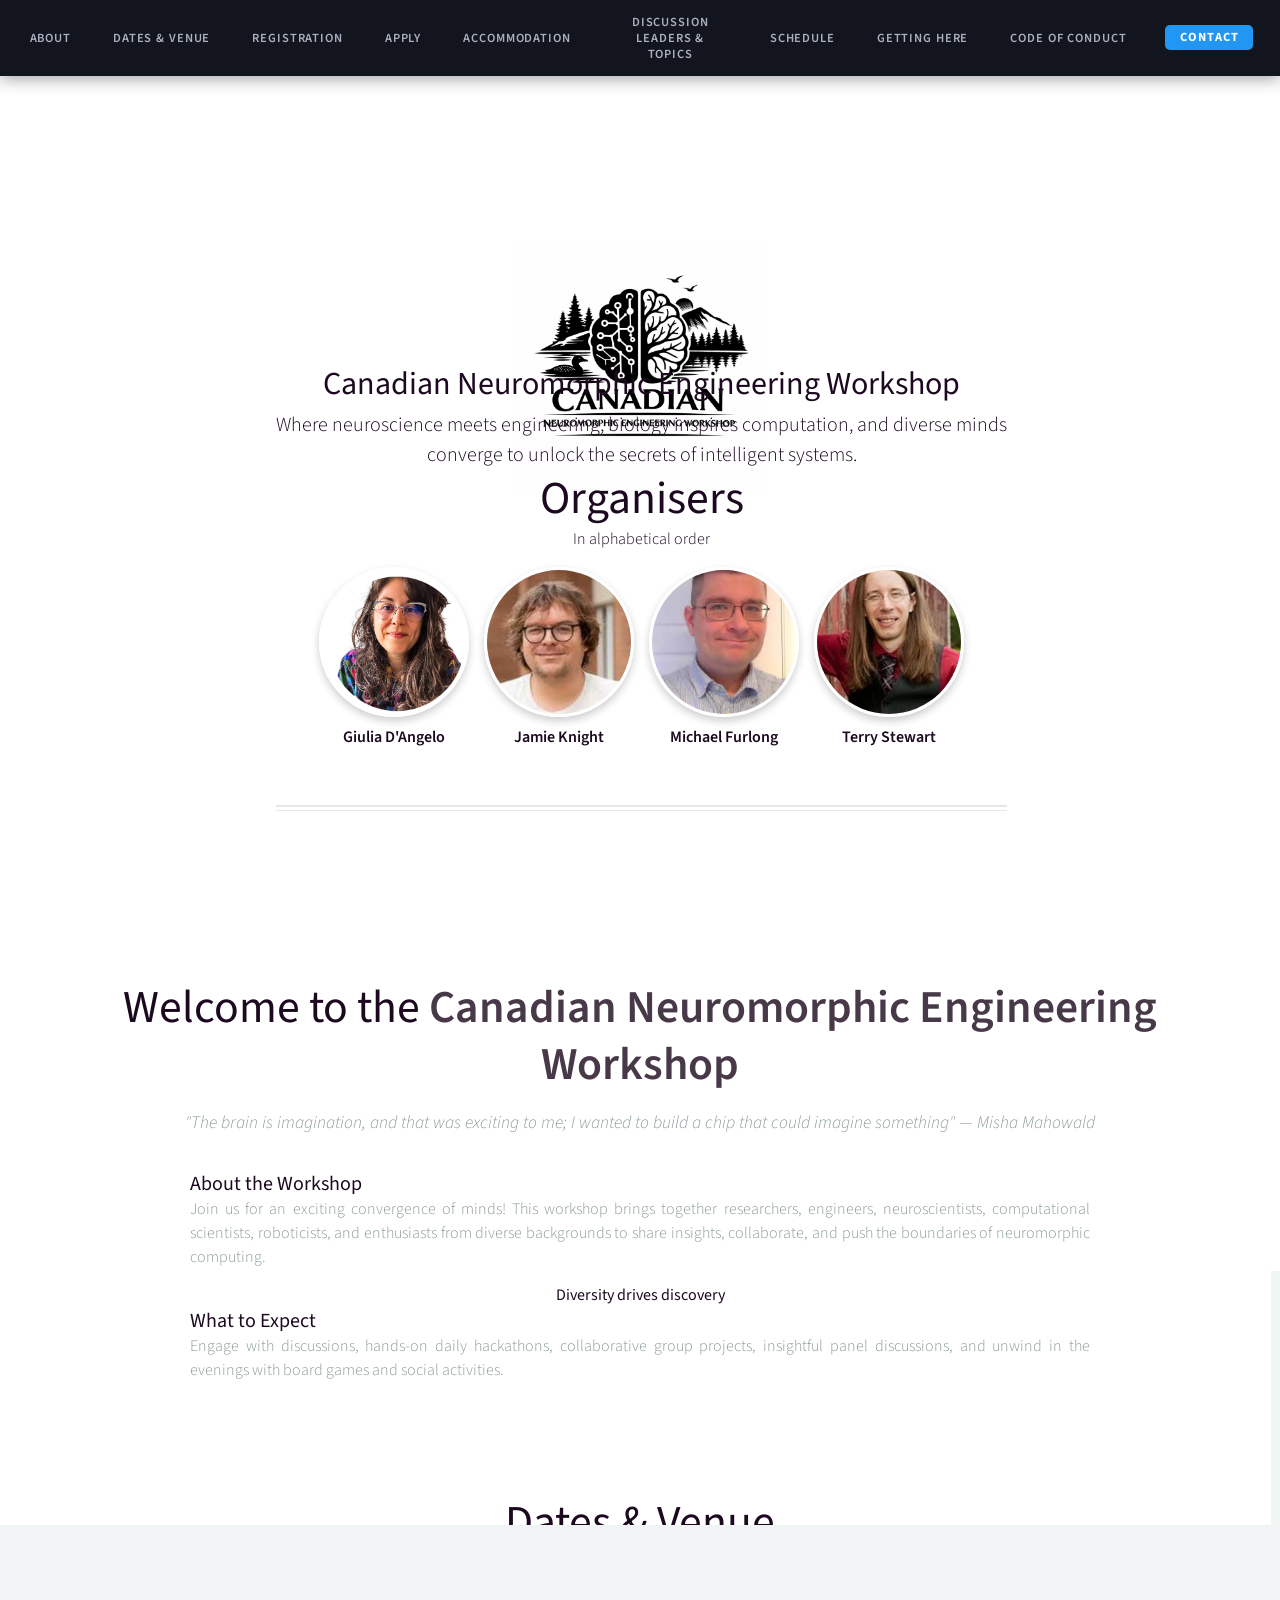
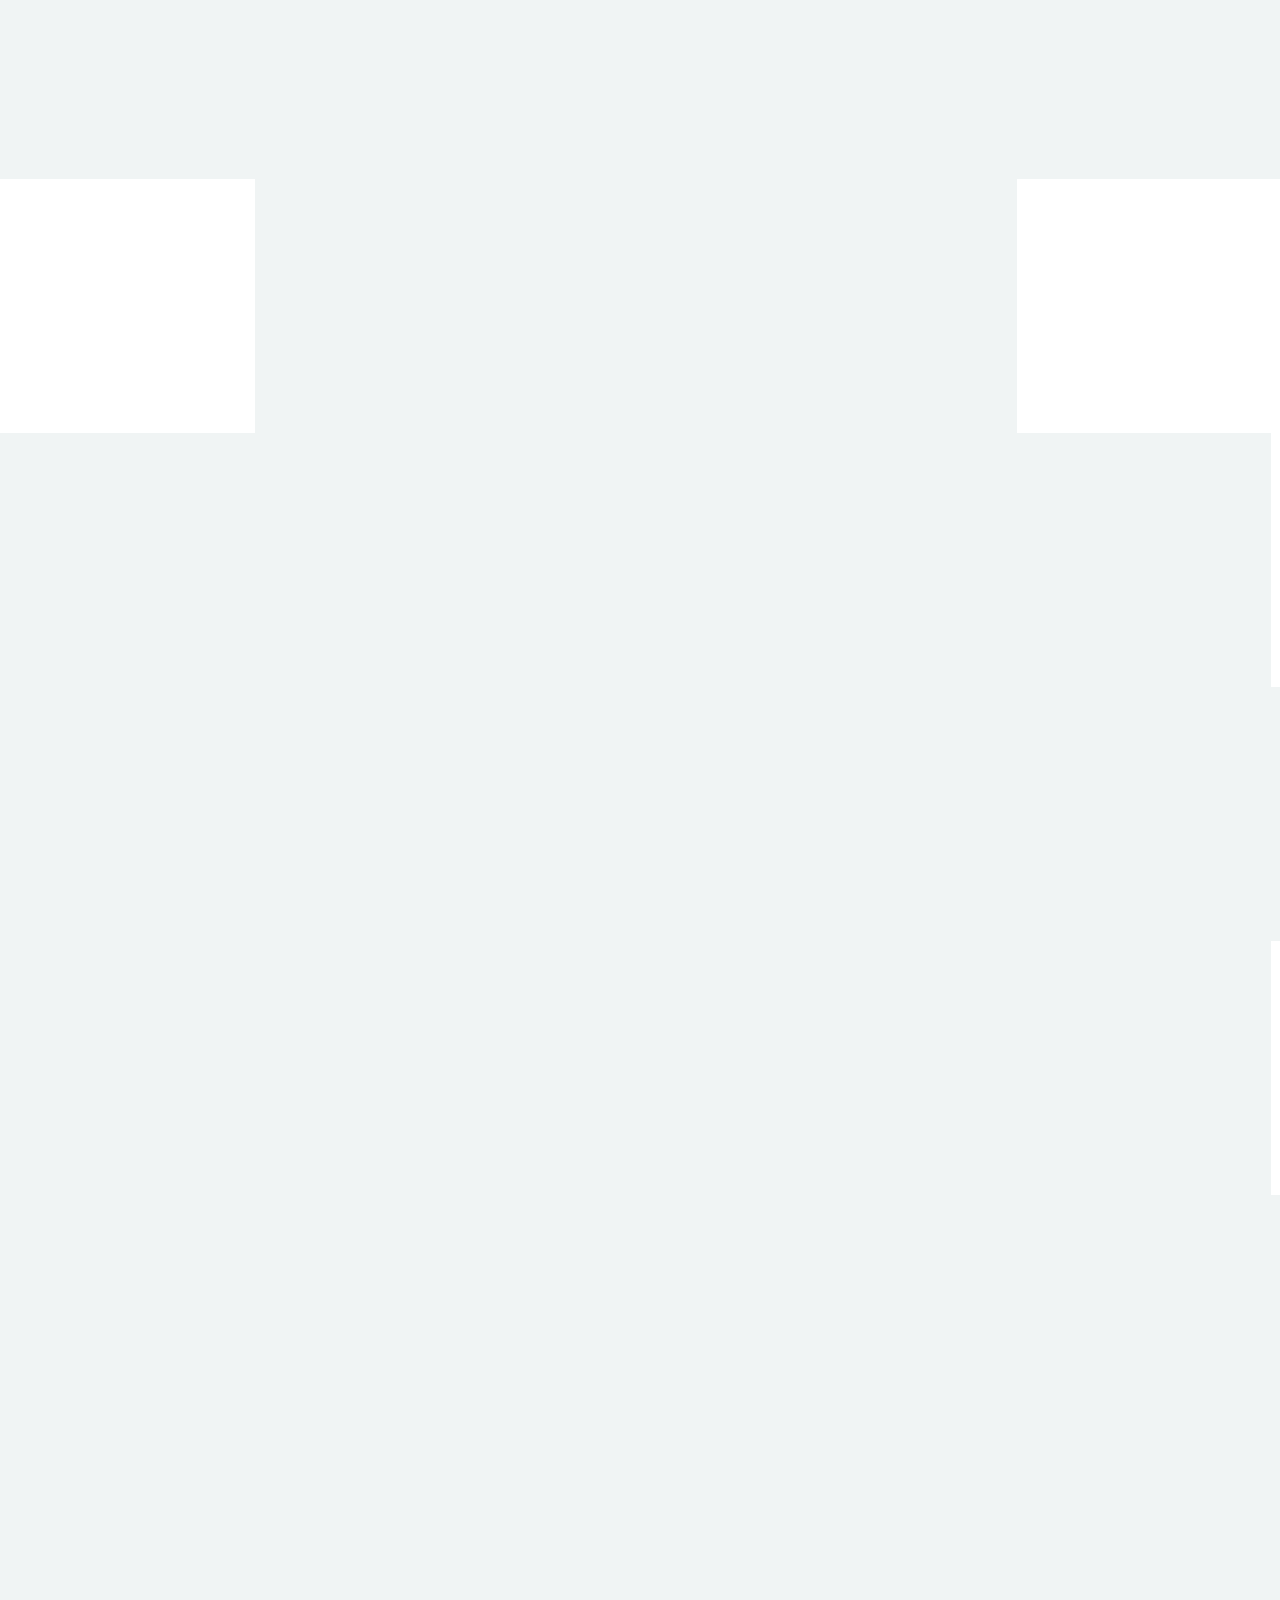
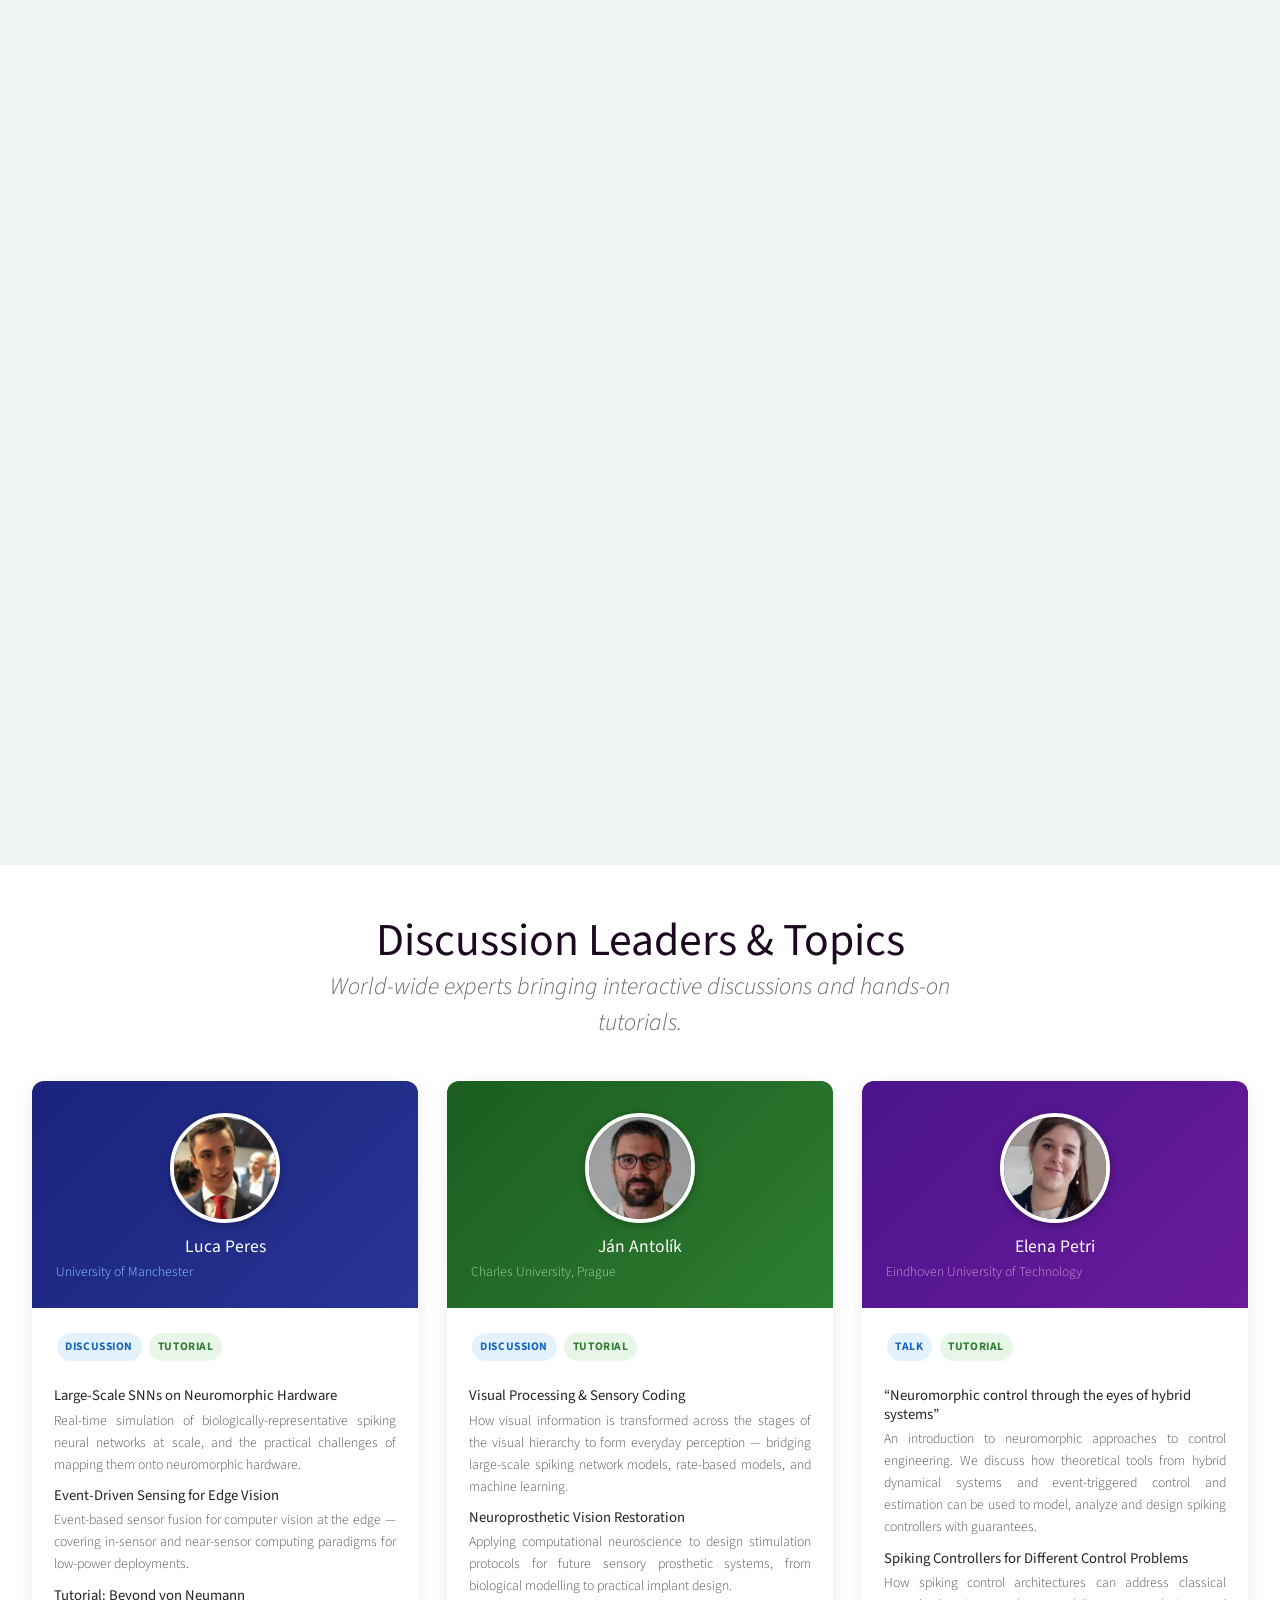
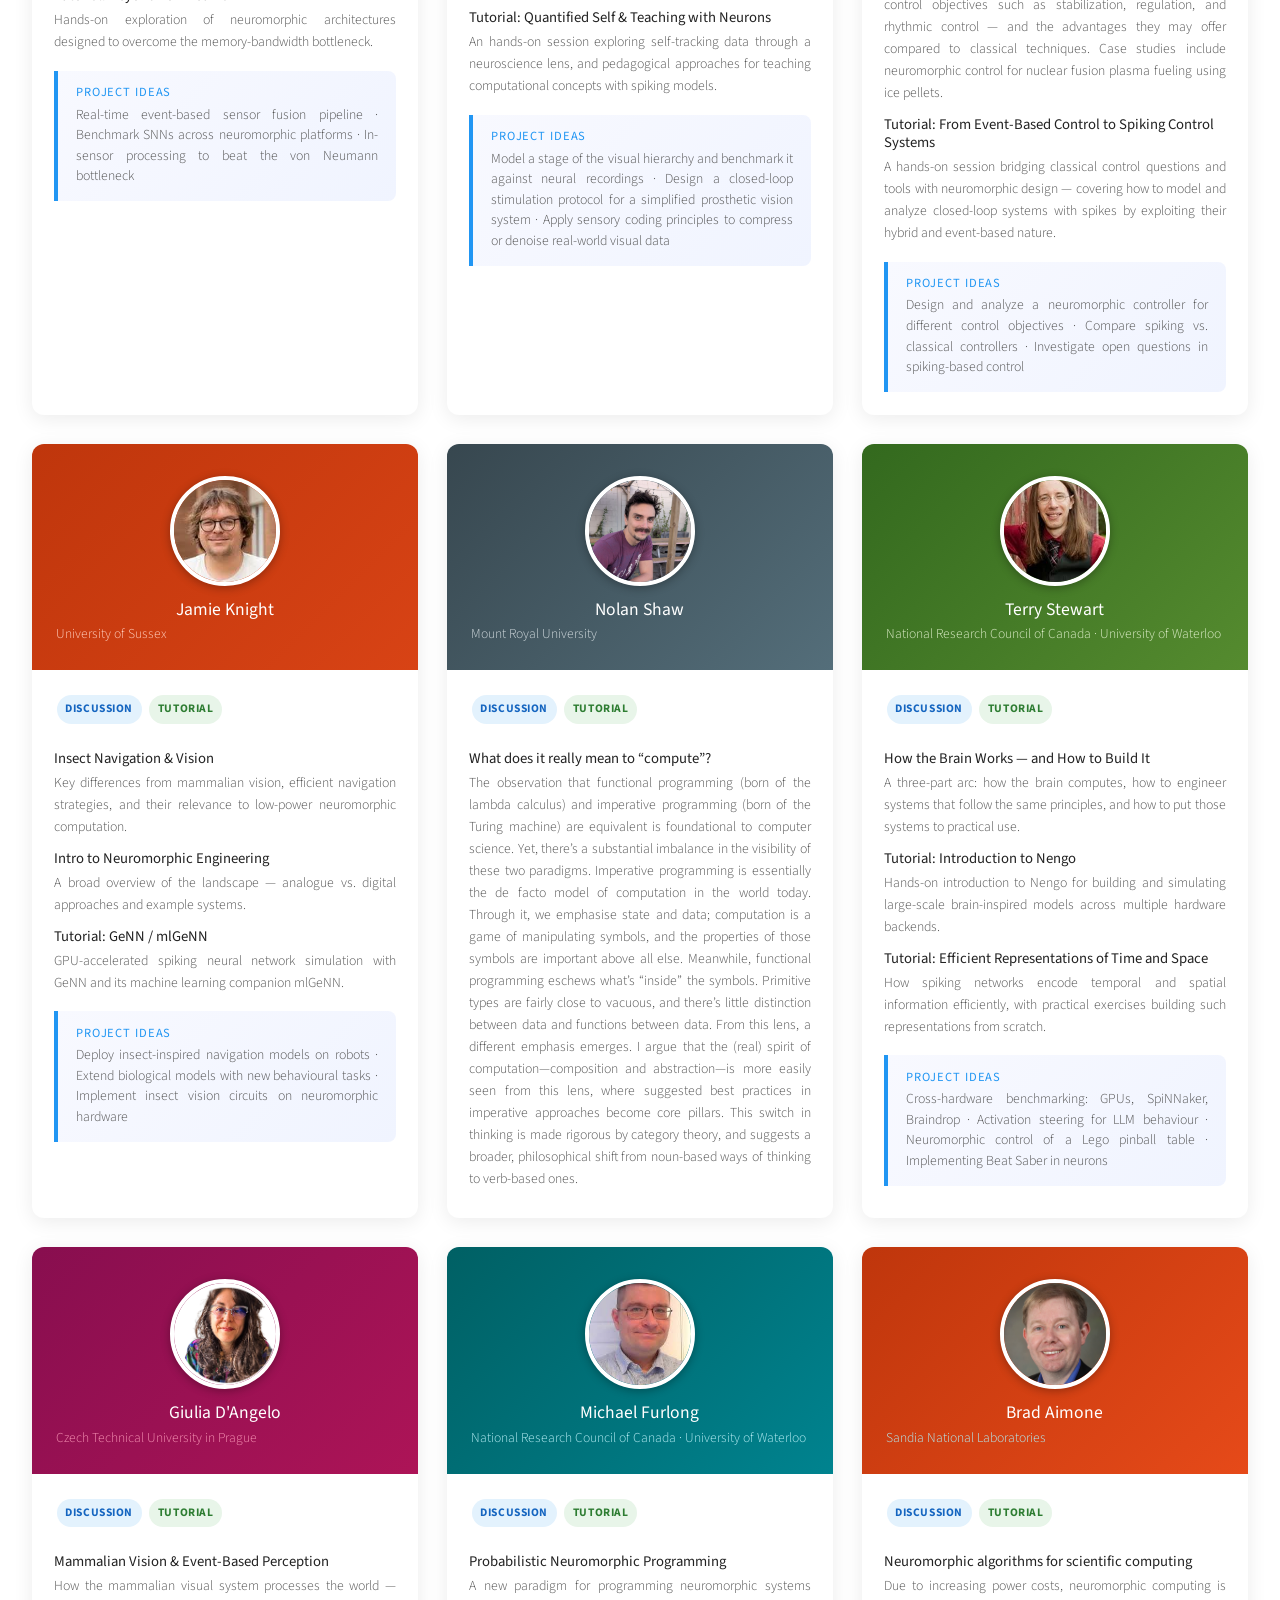
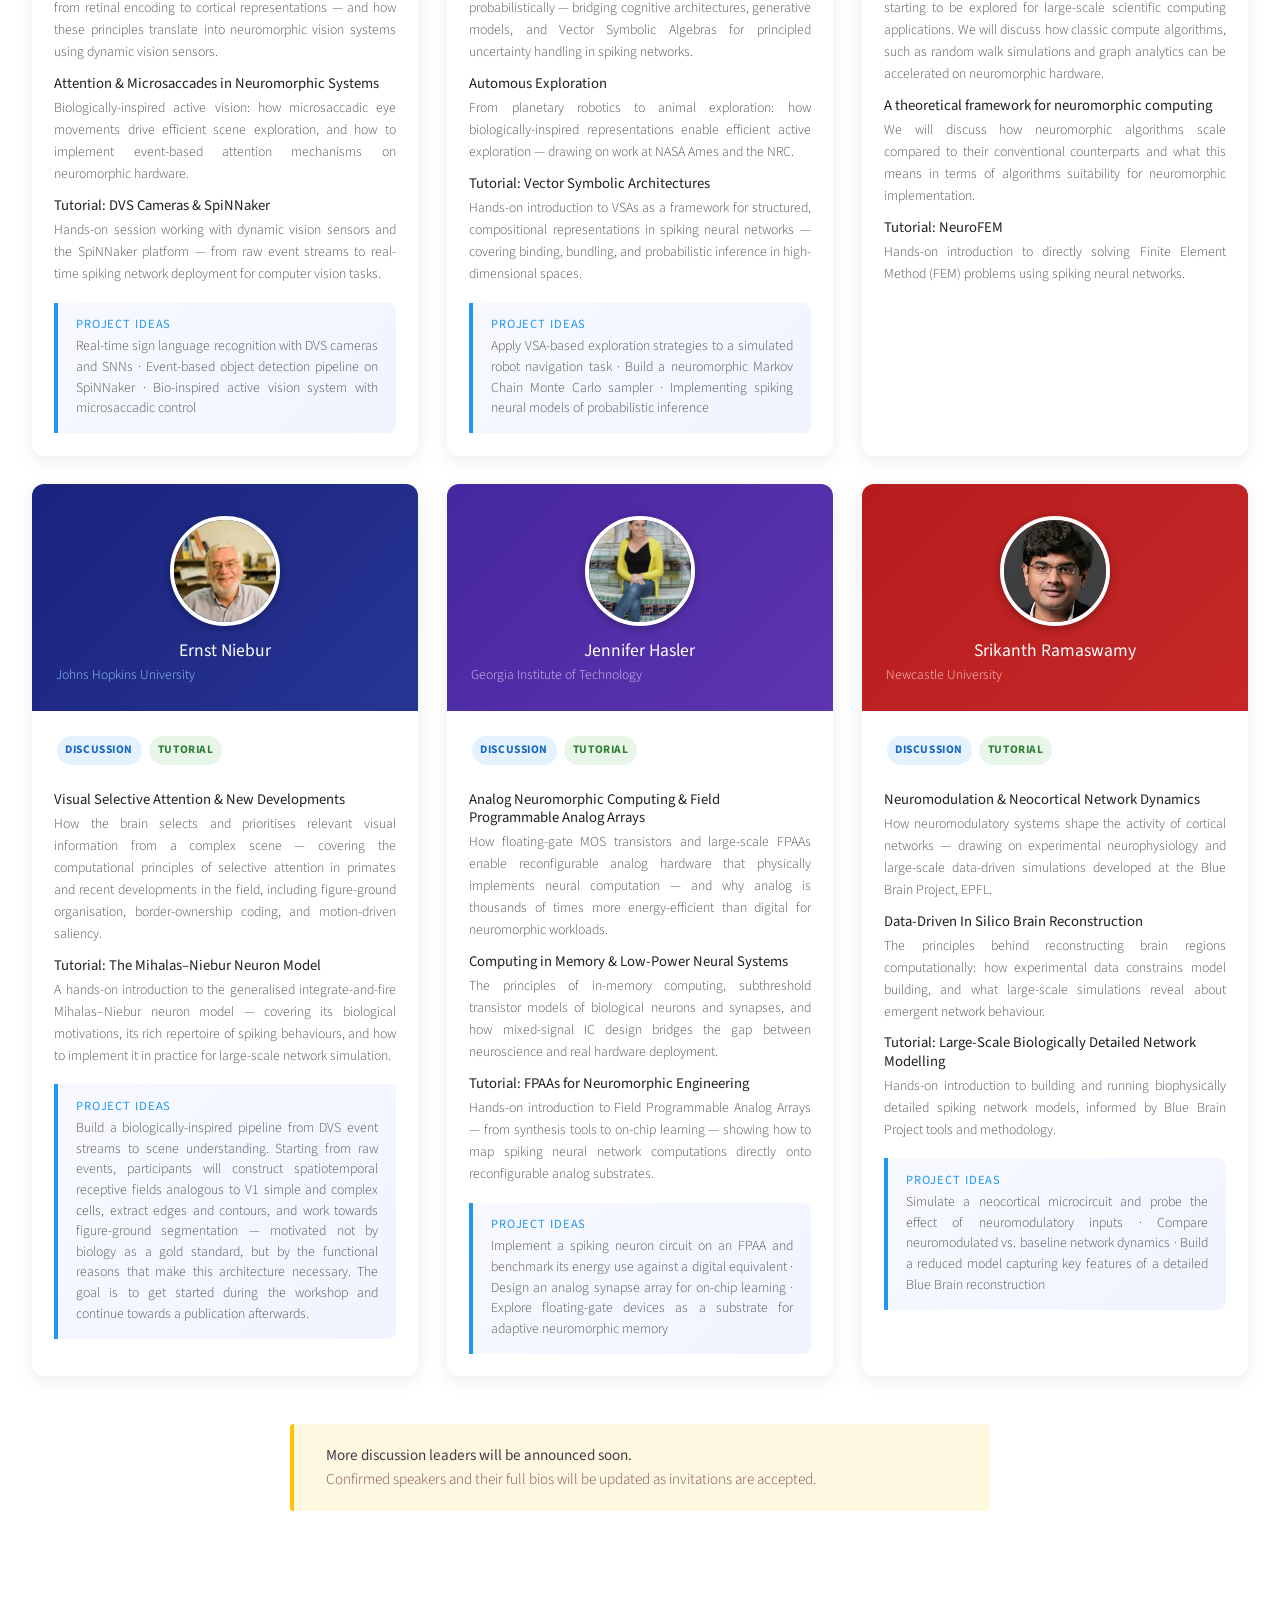
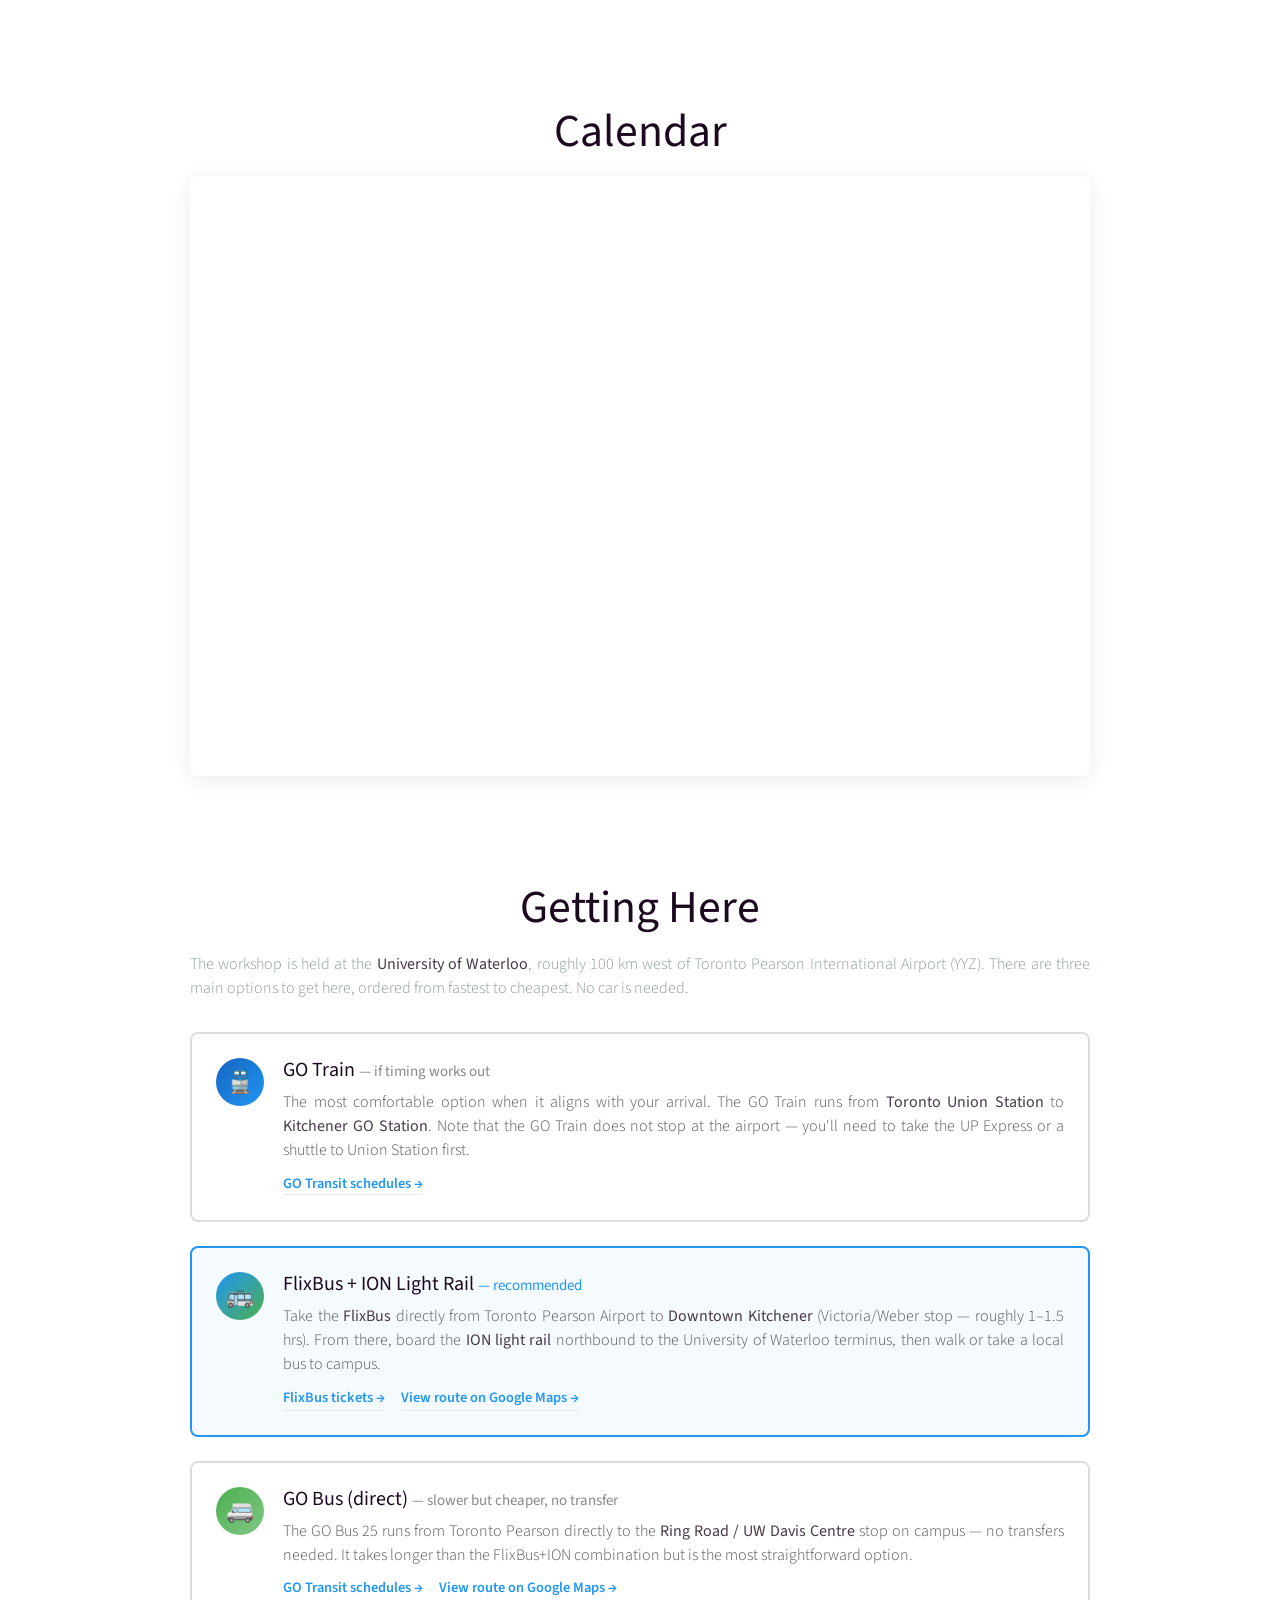
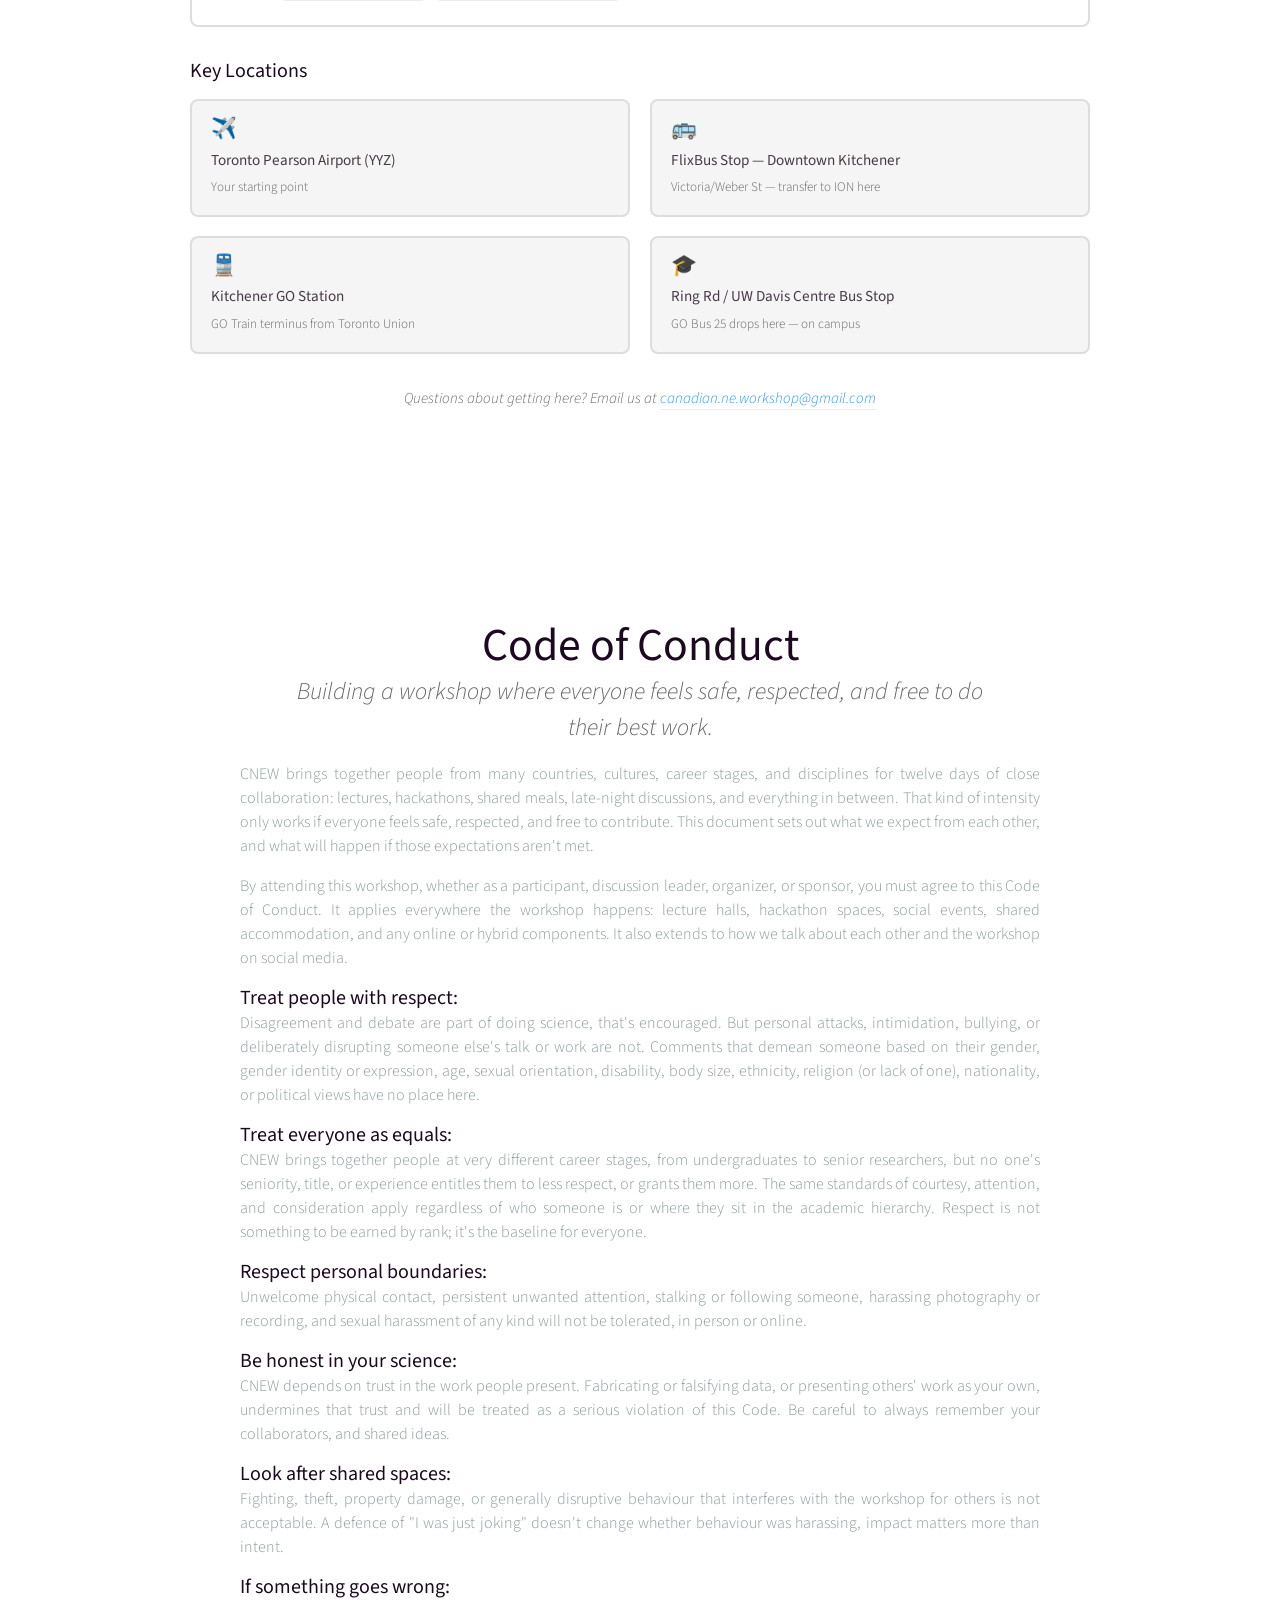
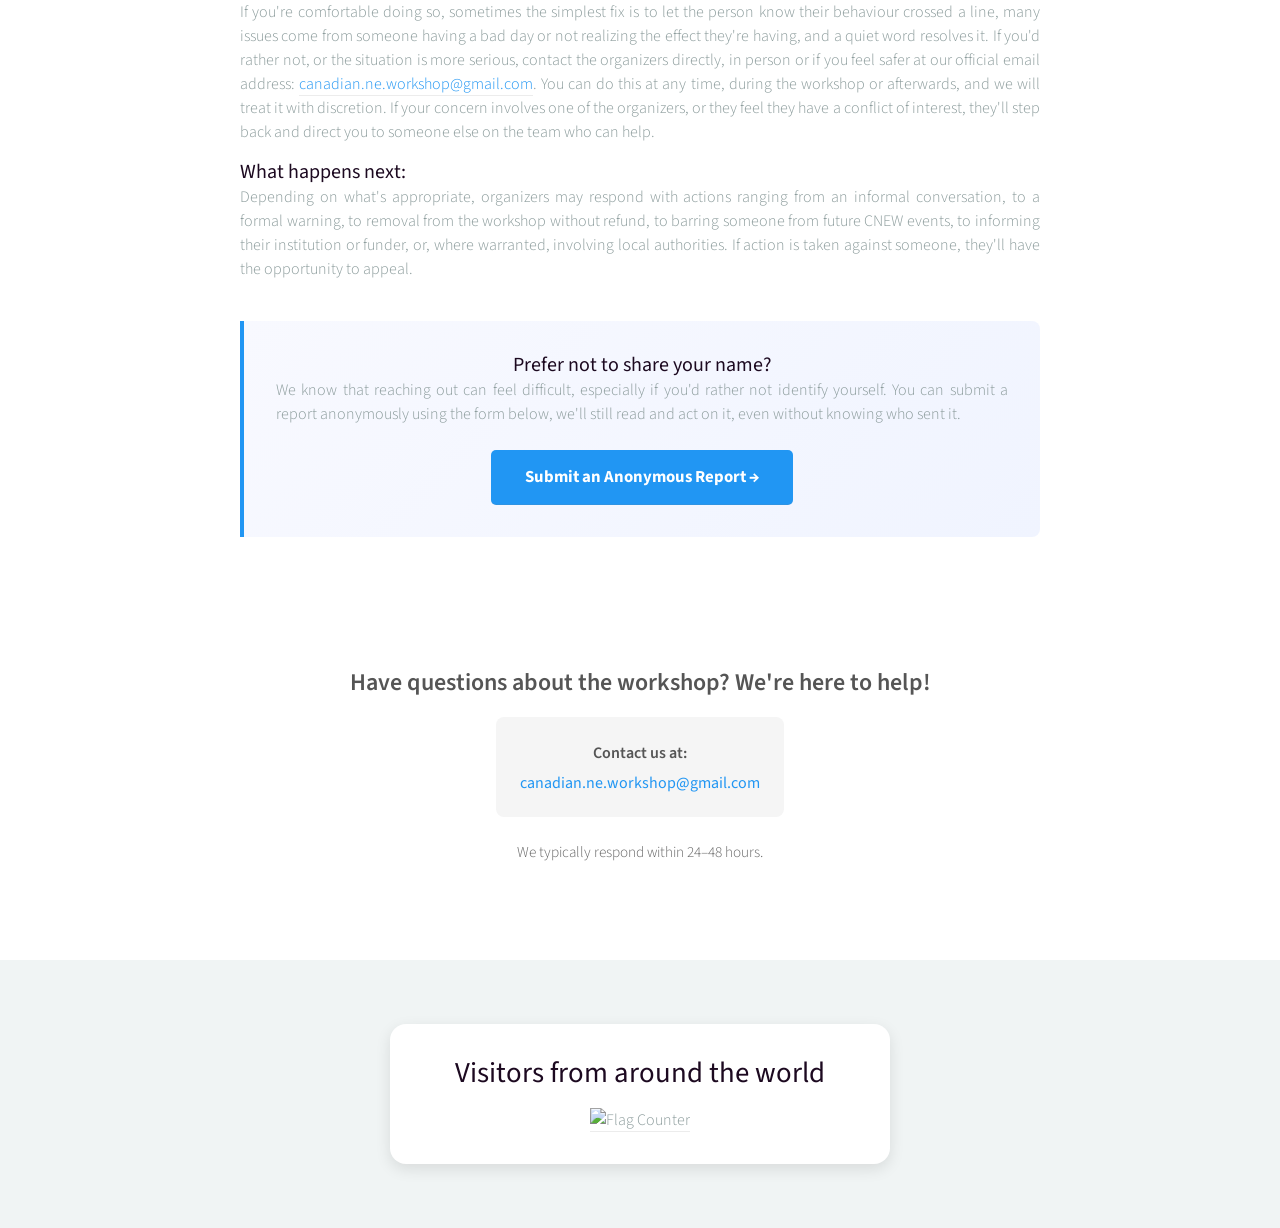
==== index.html @ 1e0f0536 "code of conduct" ====
<!DOCTYPE HTML>
<html>
	<head>
		<title>Canadian Neuromorphic Engineering Workshop</title>
		<meta charset="utf-8" />
		<meta name="viewport" content="width=device-width, initial-scale=1, user-scalable=no" />
		<link rel="stylesheet" href="assets/css/main.css" />
		<noscript><link rel="stylesheet" href="assets/css/noscript.css" /></noscript>

<!--		<style>-->
<!--			#header {-->
<!--				padding-top: 5px;-->
<!--			}-->
<!--		</style>-->

	</head>
	<body class="homepage is-preload">
		<div id="page-wrapper">

			<!-- Top Navigation Bar -->
			<div id="topnav" style="position:sticky;top:0;z-index:9999;background:rgba(15,17,26,0.98);backdrop-filter:blur(10px);box-shadow:0 2px 16px rgba(0,0,0,0.4);width:100%;">
				<style>

					.topnav-inner {
						max-width: 1300px;
						margin: 0 auto;
						display: flex;
						justify-content: space-evenly;
						align-items: stretch;
						flex-wrap: wrap;
						white-space: normal;
					}
					.topnav-inner a.nav-link {
						color: #aab0c0;
						text-decoration: none;
						padding: 0.85em 1em;
						font-size: 0.78em;
						font-weight: 600;
						letter-spacing: 0.07em;
						text-transform: uppercase;
						display: inline-flex;
						align-items: center;
						border-bottom: 3px solid transparent;
						border-top: 3px solid transparent;
						transition: color 0.2s, border-bottom-color 0.2s, background 0.2s;
						flex-shrink: 0;
					}
					.topnav-inner a.nav-link:hover {
						color: #fff;
						border-bottom-color: #2196F3;
						background: rgba(255,255,255,0.04);
					}
					.topnav-inner a.nav-cta {
						color: #fff;
						text-decoration: none;
						padding: 0 1.2em;
						font-size: 0.78em;
						font-weight: 700;
						letter-spacing: 0.07em;
						text-transform: uppercase;
						background: #2196F3;
						display: inline-flex;
						align-items: center;
						margin: 0.5em 0.75em;
						border-radius: 5px;
						transition: background 0.2s;
						flex-shrink: 0;
					}
					.topnav-inner a.nav-cta:hover { background: #1565C0; }

					/* Leader cards */
					.leaders-grid {
						display: grid;
						grid-template-columns: repeat(3, 1fr);
						gap: 1.8em;
						margin-top: 2.5em;
					}
					@media (max-width: 1024px) {
						.leaders-grid { grid-template-columns: repeat(2, 1fr); }
					}
					@media (max-width: 600px) {
						.leaders-grid { grid-template-columns: 1fr; }
					}
					.leader-card {
						background: #fff;
						border-radius: 12px;
						box-shadow: 0 4px 20px rgba(0,0,0,0.08);
						overflow: hidden;
						transition: transform 0.25s ease, box-shadow 0.25s ease;
						display: flex;
						flex-direction: column;
					}
					.leader-card:hover {
						transform: translateY(-4px);
						box-shadow: 0 10px 32px rgba(0,0,0,0.14);
					}
					.leader-photo-placeholder {
						width: 110px;
						height: 110px;
						border-radius: 50%;
						background: linear-gradient(135deg, #2196F3 0%, #4CAF50 100%);
						display: flex;
						align-items: center;
						justify-content: center;
						font-size: 1.6em;
						font-weight: 700;
						color: white;
						margin: 0 auto;
						box-shadow: 0 2px 10px rgba(0,0,0,0.2);
						letter-spacing: 0.05em;
					}
					.leader-photo {
						width: 110px;
						height: 110px;
						border-radius: 50%;
						object-fit: cover;
						border: 4px solid #fff;
						box-shadow: 0 2px 10px rgba(0,0,0,0.3);
						margin: 0 auto;
						display: block;
					}
					.tag {
						display: inline-block;
						padding: 0.2em 0.75em;
						border-radius: 20px;
						font-size: 0.72em;
						font-weight: 700;
						letter-spacing: 0.05em;
						text-transform: uppercase;
						margin: 0.2em;
					}
					.tag-lecture  { background: #e3f2fd; color: #1565C0; }
					.tag-tutorial { background: #e8f5e9; color: #2E7D32; }
					.tag-project  { background: #fff3e0; color: #E65100; }
					.project-box {
						background: linear-gradient(135deg, #f8f9ff 0%, #f0f4ff 100%);
						border-left: 4px solid #2196F3;
						border-radius: 0 8px 8px 0;
						padding: 0.9em 1.1em;
						margin-top: 0.75em;
					}
					.project-box h5 {
						margin: 0 0 0.3em 0;
						font-size: 0.78em;
						text-transform: uppercase;
						letter-spacing: 0.07em;
						color: #2196F3;
					}
					.project-box p {
						margin: 0;
						font-size: 0.86em;
						color: #555;
						line-height: 1.5;
					}
					.leader-body { padding: 1.4em; display: flex; flex-direction: column; flex: 1; }
					.leader-talks h4 { margin: 0.8em 0 0.25em; font-size: 0.92em; color: #222; }
					.leader-talks p  { font-size: 0.86em; color: #555; line-height: 1.6; margin: 0 0 0.4em; }



				</style>
				<div class="topnav-inner">
					<a href="#about"         class="nav-link">About</a>
					<a href="#dates"         class="nav-link">Dates &amp; Venue</a>
					<a href="#registration"  class="nav-link">Registration</a>
					<a href="#application"   class="nav-link">Apply</a>
					<a href="#accommodation" class="nav-link">Accommodation</a>
					<a href="#leaders"       class="nav-link">Discussion Leaders &amp; Topics</a>
					<a href="#schedule"      class="nav-link">Schedule</a>
					<a href="#getting-here" class="nav-link">Getting Here</a>
					<a href="#conduct" class="nav-link">Code of Conduct</a>
					<a href="#contact"       class="nav-cta">Contact</a>
				</div>
			</div>

			<!-- Header -->
			<div id="header">
				<div class="inner">
				  <header class="spaced-header">
					<h1>Canadian Neuromorphic Engineering Workshop</h1>
					<p style="text-align: center;">
					  Where neuroscience meets engineering, biology inspires computation, and diverse minds <br />
					  converge to unlock the secrets of intelligent systems.
					</p>
					<h2>Organisers</h2>
					<small>In alphabetical order</small>
					<div style="display: flex; justify-content: center; gap: 15px; margin-bottom: 2em; flex-wrap: wrap; margin-top: 1em;">
						<figure style="width: 150px; text-align: center; margin: 0;">
							<div style="width: 150px; height: 150px; margin: 0 auto;">
								<img src="images/giulia.png" alt="Giulia D'Angelo" style="width: 100%; height: 100%; object-fit: cover; border-radius: 50%; border: 3px solid #fff; box-shadow: 0 4px 8px rgba(0,0,0,0.2);" />
							</div>
							<figcaption style="margin-top: 0.5em; font-weight: 600;">Giulia D'Angelo</figcaption>
						</figure>
						<figure style="width: 150px; text-align: center; margin: 0;">
							<div style="width: 150px; height: 150px; margin: 0 auto;">
								<img src="images/jamie.jpeg" alt="Jamie Knight" style="width: 100%; height: 100%; object-fit: cover; border-radius: 50%; border: 3px solid #fff; box-shadow: 0 4px 8px rgba(0,0,0,0.2);" />
							</div>
							<figcaption style="margin-top: 0.5em; font-weight: 600;">Jamie Knight</figcaption>
						</figure>
						<figure style="width: 150px; text-align: center; margin: 0;">
							<div style="width: 150px; height: 150px; margin: 0 auto;">
								<img src="images/michael.jpeg" alt="Michael Furlong" style="width: 100%; height: 100%; object-fit: cover; border-radius: 50%; border: 3px solid #fff; box-shadow: 0 4px 8px rgba(0,0,0,0.2);" />
							</div>
							<figcaption style="margin-top: 0.5em; font-weight: 600;">Michael Furlong</figcaption>
						</figure>
						<figure style="width: 150px; text-align: center; margin: 0;">
							<div style="width: 150px; height: 150px; margin: 0 auto;">
								<img src="images/terry.jpeg" alt="Terry Stewart" style="width: 100%; height: 100%; object-fit: cover; border-radius: 50%; border: 3px solid #fff; box-shadow: 0 4px 8px rgba(0,0,0,0.2);" />
							</div>
							<figcaption style="margin-top: 0.5em; font-weight: 600;">Terry Stewart</figcaption>
						</figure>
					</div>
					<hr />
				  </header>
				</div>
			</div>

			<!-- About -->
			<div class="wrapper style1">
			<section id="about" class="container special" style="scroll-margin-top: 140px;">
				<header>
				<h2>Welcome to the <strong>Canadian Neuromorphic Engineering Workshop</strong></h2>
				<p style="font-style: italic; font-size: 1.1em;">"The brain is imagination, and that was exciting to me; I wanted to build a chip that could imagine something" — Misha Mahowald</p>
				</header>
				<div style="max-width: 900px; margin: 0 auto; text-align: left;">
					<h3>About the Workshop</h3>
					<p>Join us for an exciting convergence of minds! This workshop brings together researchers, engineers, neuroscientists, computational scientists, roboticists, and enthusiasts from diverse backgrounds to share insights, collaborate, and push the boundaries of neuromorphic computing.</p>
					<h4 style="text-align: center;">Diversity drives discovery</h4>
					<h3>What to Expect</h3>
					<p>Engage with discussions, hands-on daily hackathons, collaborative group projects, insightful panel discussions, and unwind in the evenings with board games and social activities.</p>
				</div>
			</section>
			</div>

			<!-- Dates & Venue -->
			<div class="wrapper style2">
			<section id="dates" class="container special" style="scroll-margin-top: 140px;">
				<header><h2>Dates &amp; Venue</h2></header>
				<div style="max-width: 900px; margin: 0 auto; text-align: center;">
					<h3 style="margin-top: 1em;">June 15–26, 2026</h3>
					<h4>University of Waterloo, Waterloo, Ontario, Canada</h4>
				</div>
			</section>
			</div>

			<!-- Registration -->
			<div class="wrapper style1" style="padding-top: 2em;">
			<section id="registration" class="container special" style="scroll-margin-top: 140px;">
				<header><h2>Registration Fees (including HST)</h2></header>
				<div style="max-width: 900px; margin: 0 auto; text-align: center;">
					<div style="display: grid; grid-template-columns: 1fr 1fr; gap: 1.5em; margin: 2em auto; max-width: 700px;">
						<div style="padding: 1.5em; background-color: #f5f5f5; border: 2px solid #ddd; border-radius: 8px;">
							<h4 style="margin-top: 0; color: #333;">Academic</h4>
							<p style="font-size: 2em; font-weight: bold; color: #2196F3; margin: 0.5em 0; white-space: nowrap;">$1017 CAD (~€628)</p>
							<p style="font-size: 0.9em; color: #666; margin: 0;">Students, postdocs, and academic researchers</p>
						</div>
						<div style="padding: 1.5em; background-color: #f5f5f5; border: 2px solid #ddd; border-radius: 8px;">
							<h4 style="margin-top: 0; color: #333;">Industry</h4>
							<p style="font-size: 2em; font-weight: bold; color: #4CAF50; margin: 0.5em 0; white-space: nowrap;">$1695 CAD (~€1047)</p>
							<p style="font-size: 0.9em; color: #666; margin: 0;">Industry professionals and corporate participants</p>
						</div>
					</div>
					<div style="margin: 2em auto; padding: 1.5em; background-color: #f5f5f5; border-radius: 8px; max-width: 600px;">
						<p style="margin-bottom: 1em; font-weight: 600;">Convert to your currency:</p>
						<div style="display: flex; align-items: center; justify-content: center; gap: 1em; flex-wrap: wrap;">
							<select id="fee-type" style="padding: 0.5em; font-size: 1em; border-radius: 4px; border: 1px solid #ccc;">
								<option value="1017">Academic - $1017 CAD</option>
								<option value="1695">Industry - $1695 CAD</option>
							</select>
							<select id="currency" style="padding: 0.5em; font-size: 1em; border-radius: 4px; border: 1px solid #ccc;">
								<option value="USD">USD - US Dollar</option>
								<option value="EUR">EUR - Euro</option>
								<option value="GBP">GBP - British Pound</option>
								<option value="JPY">JPY - Japanese Yen</option>
								<option value="AUD">AUD - Australian Dollar</option>
								<option value="CHF">CHF - Swiss Franc</option>
								<option value="CNY">CNY - Chinese Yuan</option>
								<option value="INR">INR - Indian Rupee</option>
								<option value="BRL">BRL - Brazilian Real</option>
								<option value="CZK">CZK - Czech Koruna</option>
							</select>
							<button onclick="convertCurrency()" style="padding: 0.5em 1.5em; font-size: 1em; background-color: #4CAF50; color: white; border: none; border-radius: 4px; cursor: pointer;">Convert</button>
						</div>
						<p id="conversion-result" style="margin-top: 1em; font-size: 1.2em; font-weight: bold; color: #333;"></p>
						<p style="margin-top: 0.5em; font-size: 0.85em; color: #666; font-style: italic;">Exchange rates updated daily</p>
					</div>
					<p style="margin-top: 1.5em; text-align: left;">
						The registration fee includes workshop attendance <strong>for the full 12-day duration (June 15–26)</strong>, daily lunch, daily coffee breaks, final banquet, and access to all workshop facilities and events. Accommodation is NOT provided in the registration fee.
					</p>
				</div>
			</section>
			</div>

			<!-- Application -->
			<div class="wrapper style2">
			<section id="application" class="container special" style="scroll-margin-top: 140px;">
				<header><h2>Application</h2></header>
				<div style="max-width: 900px; margin: 0 auto; text-align: center;">
					<div style="margin: 1.5em auto; padding: 1em; background-color: #fff3cd; border-left: 4px solid #ffc107; border-radius: 4px; max-width: 600px;">
						<p style="margin: 0; color: #856404;">
							<strong>Application Deadline: April 20, 2026</strong><br/>
							You will receive a decision and registration details within one to two weeks of your application being received. Please get in touch if you have not heard back in this time frame.<br/><br/>
							<strong>Invited Discussion Leaders Deadline: March 9, 2026</strong>
						</p>
					</div>
					<div style="margin-top: 2em; padding: 2em; background-color: #f5f5f5; border: 2px solid #ddd; border-radius: 8px;">
						<h3 style="margin-top: 0; margin-bottom: 0.5em; font-size: 1.2em;">Application Form</h3>
						<p style="margin-bottom: 1em;">Complete the application form to register for CNEW 2026</p>
						<p style="margin-bottom: 1.5em; font-size: 1.1em; color: #555; font-weight: bold;">
							Upon decision, you will receive a letter of invitation as soon as possible for VISA application purposes.
						</p>
						<a href="https://docs.google.com/forms/d/e/1FAIpQLScJ1A7qGFRdMFnu68HBgNdDH4XkcD8ZbNYn6b5EWDtKeeq_yw/viewform"
						   target="_blank"
						   style="display: inline-block; padding: 1em 2em; background-color: #555; color: white; text-decoration: none; border-radius: 5px; font-weight: bold; font-size: 1.1em;">
							Apply Now →
						</a>
					</div>
				</div>
			</section>
			</div>

			<!-- Accommodation -->
			<div class="wrapper style1">
			<section id="accommodation" class="container special" style="scroll-margin-top: 140px;">
				<header><h2>Accommodation</h2></header>
				<div style="max-width: 900px; margin: 0 auto; text-align: left;">
					<p style="margin-bottom: 2em;">We have arranged convenient on-campus housing options at the University of Waterloo for workshop participants. Two accommodation styles are available to suit different preferences and budgets. While we recommend these options for their proximity and convenience, you're welcome to explore alternative accommodations in the Waterloo area.</p>
					<div style="display: grid; grid-template-columns: 1fr 1fr; gap: 2em; margin-bottom: 2em;">
						<div style="border: 2px solid #ddd; padding: 1.5em; border-radius: 8px;">
							<h3 style="margin-top: 0;">Ron Eydt Village (REV)</h3>
							<p><strong>Style:</strong> Traditional residence</p>
							<p><strong>Room Type:</strong> Shared double room</p>
							<p style="background-color: #e3f2fd; padding: 0.75em; border-radius: 4px; margin: 1em 0;"><strong>Approx. Cost:</strong> ~980.84 CAD (~€607) for 14 nights for 1 person (490.42 per person if shared) — $62/night + 13% HST</p>
							<p><strong>Features:</strong></p>
							<ul style="font-size: 0.95em; line-height: 1.6;">
								<li>Shared lockable bedroom with one roommate</li>
								<li>Two twin beds, desks, and closets per room</li>
								<li>Shared gender-specific washrooms on each floor</li>
								<li>24/7 front desk</li>
								<li>Community centre with fitness room, pool tables, and study spaces</li>
								<li>On-site dining at REVelation</li>
								<li>Laundry facilities</li>
								<li>High-speed wireless internet</li>
							</ul>
							<p style="margin-top: 1em;"><a href="https://uwaterloo.ca/campus-housing/residences/rev" target="_blank" style="font-weight: bold;">Learn more about REV →</a></p>
						</div>
						<div style="border: 2px solid #ddd; padding: 1.5em; border-radius: 8px;">
							<h3 style="margin-top: 0;">Mackenzie King Village (MKV)</h3>
							<p><strong>Style:</strong> Suite-style residence</p>
							<p><strong>Room Type:</strong> Private room in 4-bedroom suite</p>
							<p style="background-color: #e3f2fd; padding: 0.75em; border-radius: 4px; margin: 1em 0;"><strong>Approx. Cost:</strong> ~2404.64 CAD (~€1489) for 14 nights (~601.16 CAD per person in a group of 4) — $152/night + 13% HST. You need to be a group of 4 — contact us and we can arrange groups.</p>
							<p><strong>Features:</strong></p>
							<ul style="font-size: 0.95em; line-height: 1.6;">
								<li>Private lockable bedroom</li>
								<li>Shared suite with 3 other participants</li>
								<li>Two single-occupancy lockable washrooms per suite</li>
								<li>Shared kitchen with full-sized fridge and stove</li>
								<li>Shared living room area</li>
								<li>Air conditioning (only suite-style with A/C)</li>
								<li>Community centre with game room</li>
								<li>Laundry facilities</li>
								<li>High-speed wireless internet</li>
							</ul>
							<p style="margin-top: 1em;"><a href="https://uwaterloo.ca/campus-housing/residences/mkv" target="_blank" style="font-weight: bold;">Learn more about MKV →</a></p>
						</div>
					</div>
					<p style="text-align: center; font-size: 1.05em; margin-top: 2em;">
						<strong>Note:</strong> All utilities (heat, electricity, water, internet) are included. Accommodation preferences can be indicated during registration.
					</p>
				</div>
			</section>
			</div>

			<!-- Discussion Leaders -->
			<div class="wrapper style2">
			<section id="leaders" class="container special" style="scroll-margin-top: 140px;">
				<header>
					<h2>Discussion Leaders &amp; Topics</h2>
					<p style="font-style: italic; color: #666; max-width: 700px; margin: 0 auto;">
						World-wide experts bringing interactive discussions and hands-on tutorials.
					</p>
				</header>

				<div class="leaders-grid">

					<!-- Luca Peres -->
					<div class="leader-card">
						<div style="background: linear-gradient(135deg, #1a237e 0%, #283593 100%); padding: 2em 1.5em 1.5em; text-align: center;">
							<img src="images/people/luca.jpeg" alt="Luca Peres" class="leader-photo" />
							<h3 style="color:#fff; margin:0.75em 0 0.1em; font-size:1.1em;">Luca Peres</h3>
							<p style="color:#90CAF9; margin:0; font-size:0.85em;">University of Manchester</p>
						</div>
						<div class="leader-body">
							<div style="margin-bottom:0.75em;">
								<span class="tag tag-lecture">Discussion</span>
								<span class="tag tag-tutorial">Tutorial</span>
							</div>
							<div class="leader-talks">
								<h4>Large-Scale SNNs on Neuromorphic Hardware</h4>
								<p>Real-time simulation of biologically-representative spiking neural networks at scale, and the practical challenges of mapping them onto neuromorphic hardware.</p>
								<h4>Event-Driven Sensing for Edge Vision</h4>
								<p>Event-based sensor fusion for computer vision at the edge — covering in-sensor and near-sensor computing paradigms for low-power deployments.</p>
								<h4>Tutorial: Beyond von Neumann</h4>
								<p>Hands-on exploration of neuromorphic architectures designed to overcome the memory-bandwidth bottleneck.</p>
							</div>
							<div class="project-box">
								<h5>Project Ideas</h5>
								<p>Real-time event-based sensor fusion pipeline · Benchmark SNNs across neuromorphic platforms · In-sensor processing to beat the von Neumann bottleneck</p>
							</div>
						</div>
					</div>

					<!-- Ján Antolík -->
					<div class="leader-card">
						<div style="background: linear-gradient(135deg, #1b5e20 0%, #2e7d32 100%); padding: 2em 1.5em 1.5em; text-align: center;">
							<img src="images/people/jan.jpeg" alt="Ján Antolík" class="leader-photo" />
							<h3 style="color:#fff; margin:0.75em 0 0.1em; font-size:1.1em;">Ján Antolík</h3>
							<p style="color:#A5D6A7; margin:0; font-size:0.85em;">Charles University, Prague</p>
						</div>
						<div class="leader-body">
							<div style="margin-bottom:0.75em;">
								<span class="tag tag-lecture">Discussion</span>
								<span class="tag tag-tutorial">Tutorial</span>
							</div>
							<div class="leader-talks">
								<h4>Visual Processing & Sensory Coding</h4>
								<p>How visual information is transformed across the stages of the visual hierarchy to form everyday perception — bridging large-scale spiking network models, rate-based models, and machine learning.</p>
								<h4>Neuroprosthetic Vision Restoration</h4>
								<p>Applying computational neuroscience to design stimulation protocols for future sensory prosthetic systems, from biological modelling to practical implant design.</p>
								<h4>Tutorial: Quantified Self & Teaching with Neurons</h4>
								<p>An hands-on session exploring self-tracking data through a neuroscience lens, and pedagogical approaches for teaching computational concepts with spiking models.</p>
							</div>
							<div class="project-box">
								<h5>Project Ideas</h5>
								<p>Model a stage of the visual hierarchy and benchmark it against neural recordings · Design a closed-loop stimulation protocol for a simplified prosthetic vision system · Apply sensory coding principles to compress or denoise real-world visual data</p>
							</div>
						</div>
					</div>

				<!-- Elena Petri -->
				<div class="leader-card">
					<div style="background: linear-gradient(135deg, #4a148c 0%, #6a1b9a 100%); padding: 2em 1.5em 1.5em; text-align: center;">
					   <img src="images/people/elena.jpg" alt="Elena Petri" class="leader-photo" />
					   <h3 style="color:#fff; margin:0.75em 0 0.1em; font-size:1.1em;">Elena Petri</h3>
					   <p style="color:#CE93D8; margin:0; font-size:0.85em;">Eindhoven University of Technology</p>
					</div>
					<div class="leader-body">
					   <div style="margin-bottom:0.75em;">
						  <span class="tag tag-lecture">Talk</span>
						  <span class="tag tag-tutorial">Tutorial</span>
					   </div>
					   <div class="leader-talks">
						  <h4>“Neuromorphic control through the eyes of hybrid systems”</h4>
						  <p>An introduction to neuromorphic approaches to control engineering. We discuss how theoretical tools from hybrid dynamical systems and event-triggered control and estimation can be used to model, analyze and design spiking controllers with guarantees.</p>
						  <h4>Spiking Controllers for Different Control Problems</h4>
						  <p>How spiking control architectures can address classical control objectives such as stabilization, regulation, and rhythmic control — and the advantages they may offer compared to classical techniques. Case studies include neuromorphic control for nuclear fusion plasma fueling using ice pellets.</p>
						  <h4>Tutorial: From Event-Based Control to Spiking Control Systems</h4>
						  <p>A hands-on session bridging classical control questions and tools with neuromorphic design — covering how to model and analyze closed-loop systems with spikes by exploiting their hybrid and event-based nature.</p>
					   </div>
					   <div class="project-box">
						  <h5>Project Ideas</h5>
						  <p>Design and analyze a neuromorphic controller for different control objectives · Compare spiking vs. classical controllers · Investigate open questions in spiking-based control</p>
					   </div>
					</div>
				</div>

					<!-- Jamie Knight -->
					<div class="leader-card">
						<div style="background: linear-gradient(135deg, #bf360c 0%, #d84315 100%); padding: 2em 1.5em 1.5em; text-align: center;">
							<img src="images/jamie.jpeg" alt="Jamie Knight" class="leader-photo" />
							<h3 style="color:#fff; margin:0.75em 0 0.1em; font-size:1.1em;">Jamie Knight</h3>
							<p style="color:#FFCCBC; margin:0; font-size:0.85em;">University of Sussex</p>
						</div>
						<div class="leader-body">
							<div style="margin-bottom:0.75em;">
								<span class="tag tag-lecture">Discussion</span>
								<span class="tag tag-tutorial">Tutorial</span>
							</div>
							<div class="leader-talks">
								<h4>Insect Navigation &amp; Vision</h4>
								<p>Key differences from mammalian vision, efficient navigation strategies, and their relevance to low-power neuromorphic computation.</p>
								<h4>Intro to Neuromorphic Engineering</h4>
								<p>A broad overview of the landscape — analogue vs. digital approaches and example systems.</p>
								<h4>Tutorial: GeNN / mlGeNN</h4>
								<p>GPU-accelerated spiking neural network simulation with GeNN and its machine learning companion mlGeNN.</p>
							</div>
							<div class="project-box">
								<h5>Project Ideas</h5>
								<p>Deploy insect-inspired navigation models on robots · Extend biological models with new behavioural tasks · Implement insect vision circuits on neuromorphic hardware</p>
							</div>
						</div>
					</div>

					<!-- Nolan Shaw -->
					<div class="leader-card">
						<div style="background: linear-gradient(135deg, #37474f 0%, #546e7a 100%); padding: 2em 1.5em 1.5em; text-align: center;">
							<img src="images/people/nolan.png" alt="Nolan Shaw" class="leader-photo" />
							<h3 style="color:#fff; margin:0.75em 0 0.1em; font-size:1.1em;">Nolan Shaw</h3>
							<p style="color:#CFD8DC; margin:0; font-size:0.85em;">Mount Royal University</p>
						</div>
						<div class="leader-body">
							<div style="margin-bottom:0.75em;">
								<span class="tag tag-lecture">Discussion</span>
								<span class="tag tag-tutorial">Tutorial</span>
							</div>
							<div class="leader-talks">
								<h4>What does it really mean to “compute”?</h4>
								<p>The observation that functional programming (born of the lambda calculus) and imperative programming (born of the Turing machine) are equivalent is foundational to computer science. Yet, there’s a substantial imbalance in the visibility of these two paradigms. Imperative programming is essentially the de facto model of computation in the world today. Through it, we emphasise state and data; computation is a game of manipulating symbols, and the properties of those symbols are important above all else.

								Meanwhile, functional programming eschews what’s “inside” the symbols. Primitive types are fairly close to vacuous, and there’s little distinction between data and functions between data. From this lens, a different emphasis emerges. I argue that the (real) spirit of computation—composition and abstraction—is more easily seen from this lens, where suggested best practices in imperative approaches become core pillars. This switch in thinking is made rigorous by category theory, and suggests a broader, philosophical shift from noun-based ways of thinking to verb-based ones.</p>
							</div>

						</div>
					</div>

					<!-- Terry Stewart -->
					<div class="leader-card">
						<div style="background: linear-gradient(135deg, #33691e 0%, #558b2f 100%); padding: 2em 1.5em 1.5em; text-align: center;">
							<img src="images/terry.jpeg" alt="Terry Stewart" class="leader-photo" />
							<h3 style="color:#fff; margin:0.75em 0 0.1em; font-size:1.1em;">Terry Stewart</h3>
							<p style="color:#DCEDC8; margin:0; font-size:0.85em;">National Research Council of Canada · University of Waterloo</p>
						</div>
						<div class="leader-body">
							<div style="margin-bottom:0.75em;">
								<span class="tag tag-lecture">Discussion</span>
								<span class="tag tag-tutorial">Tutorial</span>
							</div>
							<div class="leader-talks">
								<h4>How the Brain Works — and How to Build It</h4>
								<p>A three-part arc: how the brain computes, how to engineer systems that follow the same principles, and how to put those systems to practical use.</p>
								<h4>Tutorial: Introduction to Nengo</h4>
								<p>Hands-on introduction to Nengo for building and simulating large-scale brain-inspired models across multiple hardware backends.</p>
								<h4>Tutorial: Efficient Representations of Time and Space</h4>
								<p>How spiking networks encode temporal and spatial information efficiently, with practical exercises building such representations from scratch.</p>
							</div>
							<div class="project-box">
								<h5>Project Ideas</h5>
								<p>Cross-hardware benchmarking: GPUs, SpiNNaker, Braindrop · Activation steering for LLM behaviour · Neuromorphic control of a Lego pinball table · Implementing Beat Saber in neurons</p>
							</div>
						</div>
					</div>

					<!-- Giulia D'Angelo -->
					<div class="leader-card">
						<div style="background: linear-gradient(135deg, #880e4f 0%, #ad1457 100%); padding: 2em 1.5em 1.5em; text-align: center;">
							<img src="images/giulia.png" alt="Giulia D'Angelo" class="leader-photo" />
							<h3 style="color:#fff; margin:0.75em 0 0.1em; font-size:1.1em;">Giulia D'Angelo</h3>
							<p style="color:#F48FB1; margin:0; font-size:0.85em;">Czech Technical University in Prague</p>
						</div>
						<div class="leader-body">
							<div style="margin-bottom:0.75em;">
								<span class="tag tag-lecture">Discussion</span>
								<span class="tag tag-tutorial">Tutorial</span>
							</div>
							<div class="leader-talks">
								<h4>Mammalian Vision & Event-Based Perception</h4>
								<p>How the mammalian visual system processes the world — from retinal encoding to cortical representations — and how these principles translate into neuromorphic vision systems using dynamic vision sensors.</p>
								<h4>Attention & Microsaccades in Neuromorphic Systems</h4>
								<p>Biologically-inspired active vision: how microsaccadic eye movements drive efficient scene exploration, and how to implement event-based attention mechanisms on neuromorphic hardware.</p>
								<h4>Tutorial: DVS Cameras & SpiNNaker</h4>
								<p>Hands-on session working with dynamic vision sensors and the SpiNNaker platform — from raw event streams to real-time spiking network deployment for computer vision tasks.</p>
							</div>
							<div class="project-box">
								<h5>Project Ideas</h5>
								<p>Real-time sign language recognition with DVS cameras and SNNs · Event-based object detection pipeline on SpiNNaker · Bio-inspired active vision system with microsaccadic control</p>
							</div>
						</div>
					</div>

					<!-- Michael Furlong -->
					<div class="leader-card">
						<div style="background: linear-gradient(135deg, #006064 0%, #00838f 100%); padding: 2em 1.5em 1.5em; text-align: center;">
							<img src="images/michael.jpeg" alt="Michael Furlong" class="leader-photo" />
							<h3 style="color:#fff; margin:0.75em 0 0.1em; font-size:1.1em;">Michael Furlong</h3>
							<p style="color:#B2EBF2; margin:0; font-size:0.85em;">National Research Council of Canada · University of Waterloo</p>
						</div>
						<div class="leader-body">
							<div style="margin-bottom:0.75em;">
								<span class="tag tag-lecture">Discussion</span>
								<span class="tag tag-tutorial">Tutorial</span>
							</div>
							<div class="leader-talks">
								<h4>Probabilistic Neuromorphic Programming</h4>
								<p>A new paradigm for programming neuromorphic systems probabilistically — bridging cognitive architectures, generative models, and Vector Symbolic Algebras for principled uncertainty handling in spiking networks.</p>
								<h4>Automous Exploration</h4>
								<p>From planetary robotics to animal exploration: how biologically-inspired representations enable efficient active exploration — drawing on work at NASA Ames and the NRC.</p>
								<h4>Tutorial: Vector Symbolic Architectures</h4>
								<p>Hands-on introduction to VSAs as a framework for structured, compositional representations in spiking neural networks — covering binding, bundling, and probabilistic inference in high-dimensional spaces.</p>
							</div>
							<div class="project-box">
								<h5>Project Ideas</h5>
								<p>Apply VSA-based exploration strategies to a simulated robot navigation task · Build a neuromorphic Markov Chain Monte Carlo sampler · Implementing spiking neural models of probabilistic inference</p>
							</div>
						</div>
					</div>
					
					<!-- Brad Aimone -->
					<div class="leader-card">
						<div style="background: linear-gradient(135deg, #bf360c 0%, #e64a19 100%); padding: 2em 1.5em 1.5em; text-align: center;">
							<img src="images/people/brad.jpg" alt="Brad Aimone" class="leader-photo" />
							<h3 style="color:#fff; margin:0.75em 0 0.1em; font-size:1.1em;">Brad Aimone</h3>
							<p style="color:#B2EBF2; margin:0; font-size:0.85em;">Sandia National Laboratories</p>
						</div>
						<div class="leader-body">
							<div style="margin-bottom:0.75em;">
								<span class="tag tag-lecture">Discussion</span>
								<span class="tag tag-tutorial">Tutorial</span>
							</div>
							<div class="leader-talks">
								<h4>Neuromorphic algorithms for scientific computing</h4>
								<p>Due to increasing power costs, neuromorphic computing is starting to be explored for large-scale scientific computing applications. We will discuss how classic compute algorithms, such as random walk simulations and graph analytics can be accelerated on neuromorphic hardware.
								</p>
								<h4>A theoretical framework for neuromorphic computing</h4>
								<p>We will discuss how neuromorphic algorithms scale compared to their conventional counterparts and what this means in terms of algorithms suitability for neuromorphic implementation. </p>
								<h4>Tutorial: NeuroFEM </h4>
								<p>Hands-on introduction to directly solving Finite Element Method (FEM) problems using spiking neural networks.</p>
							</div>
							<!--<div class="project-box">
								<h5>Project Ideas</h5>
								<p>Implement a spiking neural SLAM system using VSA-encoded spatial representations · Build a neuromorphic Markov Chain Monte Carlo sampler · Apply VSA-based exploration strategies to a simulated robot navigation task</p>
							</div>-->
						</div>
					</div>
					<!-- Ernst Niebur -->
					<div class="leader-card">
						<div style="background: linear-gradient(135deg, #1a237e 0%, #283593 100%); padding: 2em 1.5em 1.5em; text-align: center;">
							<img src="images/people/niebur.jpg" alt="Ernst Niebur" class="leader-photo" />
							<h3 style="color:#fff; margin:0.75em 0 0.1em; font-size:1.1em;">Ernst Niebur</h3>
							<p style="color:#90CAF9; margin:0; font-size:0.85em;">Johns Hopkins University</p>
						</div>
						<div class="leader-body">
							<div style="margin-bottom:0.75em;">
								<span class="tag tag-lecture">Discussion</span>
								<span class="tag tag-tutorial">Tutorial</span>
							</div>
							<div class="leader-talks">
								<h4>Visual Selective Attention & New Developments</h4>
								<p>How the brain selects and prioritises relevant visual information from a complex scene — covering the computational principles of selective attention in primates and recent developments in the field, including figure-ground organisation, border-ownership coding, and motion-driven saliency.</p>
								<h4>Tutorial: The Mihalas–Niebur Neuron Model</h4>
								<p>A hands-on introduction to the generalised integrate-and-fire Mihalas–Niebur neuron model — covering its biological motivations, its rich repertoire of spiking behaviours, and how to implement it in practice for large-scale network simulation.</p>
							</div>
							<div class="project-box">
								<h5>Project Ideas</h5>
								<p>Build a biologically-inspired pipeline from DVS event streams to scene understanding. Starting from raw events, participants will construct spatiotemporal receptive fields analogous to V1 simple and complex cells, extract edges and contours, and work towards figure-ground segmentation — motivated not by biology as a gold standard, but by the functional reasons that make this architecture necessary. The goal is to get started during the workshop and continue towards a publication afterwards.</p>
							</div>
						</div>
					</div>


					<!-- Jennifer Hasler -->
					<div class="leader-card">
						<div style="background: linear-gradient(135deg, #4527a0 0%, #5e35b1 100%); padding: 2em 1.5em 1.5em; text-align: center;">
							<img src="images/people/jennifer.jpg" alt="Jennifer Hasler" class="leader-photo" />
							<h3 style="color:#fff; margin:0.75em 0 0.1em; font-size:1.1em;">Jennifer Hasler</h3>
							<p style="color:#D1C4E9; margin:0; font-size:0.85em;">Georgia Institute of Technology</p>
						</div>
						<div class="leader-body">
							<div style="margin-bottom:0.75em;">
								<span class="tag tag-lecture">Discussion</span>
								<span class="tag tag-tutorial">Tutorial</span>
							</div>
							<div class="leader-talks">
								<h4>Analog Neuromorphic Computing & Field Programmable Analog Arrays</h4>
								<p>How floating-gate MOS transistors and large-scale FPAAs enable reconfigurable analog hardware that physically implements neural computation — and why analog is thousands of times more energy-efficient than digital for neuromorphic workloads.</p>
								<h4>Computing in Memory & Low-Power Neural Systems</h4>
								<p>The principles of in-memory computing, subthreshold transistor models of biological neurons and synapses, and how mixed-signal IC design bridges the gap between neuroscience and real hardware deployment.</p>
								<h4>Tutorial: FPAAs for Neuromorphic Engineering</h4>
								<p>Hands-on introduction to Field Programmable Analog Arrays — from synthesis tools to on-chip learning — showing how to map spiking neural network computations directly onto reconfigurable analog substrates.</p>
							</div>
							<div class="project-box">
								<h5>Project Ideas</h5>
								<p>Implement a spiking neuron circuit on an FPAA and benchmark its energy use against a digital equivalent · Design an analog synapse array for on-chip learning · Explore floating-gate devices as a substrate for adaptive neuromorphic memory</p>
							</div>
						</div>
					</div>




			<!-- Srikanth Ramaswamy -->
			<div class="leader-card">
				<div style="background: linear-gradient(135deg, #b71c1c 0%, #c62828 100%); padding: 2em 1.5em 1.5em; text-align: center;">
					<img src="images/people/srik.jpeg" alt="Srikanth Ramaswamy" class="leader-photo" />
					<h3 style="color:#fff; margin:0.75em 0 0.1em; font-size:1.1em;">Srikanth Ramaswamy</h3>
					<p style="color:#FFCDD2; margin:0; font-size:0.85em;">Newcastle University</p>
				</div>
				<div class="leader-body">
					<div style="margin-bottom:0.75em;">
						<span class="tag tag-lecture">Discussion</span>
						<span class="tag tag-tutorial">Tutorial</span>
					</div>
					<div class="leader-talks">
						<h4>Neuromodulation & Neocortical Network Dynamics</h4>
						<p>How neuromodulatory systems shape the activity of cortical networks — drawing on experimental neurophysiology and large-scale data-driven simulations developed at the Blue Brain Project, EPFL.</p>
						<h4>Data-Driven In Silico Brain Reconstruction</h4>
						<p>The principles behind reconstructing brain regions computationally: how experimental data constrains model building, and what large-scale simulations reveal about emergent network behaviour.</p>
						<h4>Tutorial: Large-Scale Biologically Detailed Network Modelling</h4>
						<p>Hands-on introduction to building and running biophysically detailed spiking network models, informed by Blue Brain Project tools and methodology.</p>
					</div>
					<div class="project-box">
						<h5>Project Ideas</h5>
						<p>Simulate a neocortical microcircuit and probe the effect of neuromodulatory inputs · Compare neuromodulated vs. baseline network dynamics · Build a reduced model capturing key features of a detailed Blue Brain reconstruction</p>
					</div>
				</div>
			</div>


				</div><!-- end leaders-grid -->

				<div style="margin-top:3em; padding:1.2em 2em; background:#fff8e1; border-left:4px solid #FFC107; border-radius:4px; max-width:700px; margin-left:auto; margin-right:auto; text-align:center;">
					<p style="margin:0; color:#795548; font-size:0.95em;">
						<strong>More discussion leaders will be announced soon.</strong><br/>
						Confirmed speakers and their full bios will be updated as invitations are accepted.
					</p>
				</div>

			</section>
			</div>

			<!-- Schedule -->
<!--			<div class="wrapper style1">-->
<!--			<section id="schedule" class="container special" style="scroll-margin-top: 140px;">-->
<!--				<header><h2>Program Schedule</h2></header>-->
<!--				<div style="max-width: 900px; margin: 0 auto; text-align: left;">-->
<!--					<p style="text-align: center; margin-bottom: 2em;">A detailed daily schedule will be announced closer to the workshop date. Below is an overview of the program structure:</p>-->
<!--					<div style="background-color: #f5f5f5; padding: 2em; border-radius: 8px; margin-bottom: 2em;">-->
<!--						<h3 style="margin-top: 0;">Daily Structure</h3>-->
<!--						<div style="display: grid; grid-template-columns: 1fr; gap: 1em;">-->
<!--							<div style="padding: 1em; background-color: white; border-left: 4px solid #2196F3; border-radius: 4px;">-->
<!--								<strong>Morning Sessions (9:00 AM – 1:00 PM)</strong>-->
<!--								<p style="margin: 0.5em 0 0 0; color: #666;">Expert-led discussions</p>-->
<!--							</div>-->
<!--							<div style="padding: 1em; background-color: white; border-left: 4px solid #4CAF50; border-radius: 4px;">-->
<!--								<strong>Lunch Break (1:00 PM – 2:30 PM)</strong>-->
<!--								<p style="margin: 0.5em 0 0 0; color: #666;">Lunch in the common area</p>-->
<!--							</div>-->
<!--							<div style="padding: 1em; background-color: white; border-left: 4px solid #2196F3; border-radius: 4px;">-->
<!--								<strong>Afternoon Sessions (2:30 PM – 7:00 PM)</strong>-->
<!--								<p style="margin: 0.5em 0 0 0; color: #666;">Hands-on hackathons, group projects</p>-->
<!--							</div>-->
<!--							<div style="padding: 1em; background-color: white; border-left: 4px solid #4CAF50; border-radius: 4px;">-->
<!--								<strong>Dinner (7:00 PM – 8:30 PM)</strong>-->
<!--							</div>-->
<!--							<div style="padding: 1em; background-color: white; border-left: 4px solid #FF9800; border-radius: 4px;">-->
<!--								<strong>Evening Activities (after 8:30 PM)</strong>-->
<!--								<p style="margin: 0.5em 0 0 0; color: #666;">Social events, board games, and networking</p>-->
<!--							</div>-->
<!--						</div>-->
<!--						<p style="text-align: center; margin-top: 2em; font-style: italic; color: #666;">-->
<!--							Full schedule with session titles, speakers, and timings will be released in May 2026.-->
<!--						</p>-->
<!--					</div>-->
<!--				</div>-->
<!--			</section>-->
<!--			</div>-->
			<!-- Calendar -->
			<div class="wrapper style1">
			<section id="schedule" class="container special" style="scroll-margin-top: 140px;">
				<header><h2>Calendar</h2></header>
				<div style="max-width: 900px; margin: 0 auto; text-align: center;">
					<iframe src="https://calendar.google.com/calendar/embed?src=canadian.ne.workshop%40gmail.com&ctz=America%2FToronto"
							style="border: 0; border-radius: 8px; box-shadow: 0 4px 20px rgba(0,0,0,0.08);"
							width="100%" height="600" frameborder="0" scrolling="no"></iframe>
				</div>
			</section>
			</div>




			<!-- Getting Here -->
			<div class="wrapper style2">
			<section id="getting-here" class="container special" style="scroll-margin-top: 140px;">
				<header><h2>Getting Here</h2></header>
				<div style="max-width: 900px; margin: 0 auto; text-align: left;">
					<p style="margin-bottom: 2em;">
						The workshop is held at the <strong>University of Waterloo</strong>, roughly 100 km west of Toronto Pearson International Airport (YYZ).
						There are three main options to get here, ordered from fastest to cheapest. No car is needed.
					</p>

					<!-- Option 1: GO Train -->
					<div style="border: 2px solid #ddd; padding: 1.5em; border-radius: 8px; margin-bottom: 1.5em; display: flex; gap: 1.2em; align-items: flex-start;">
						<div style="flex-shrink:0; width:48px; height:48px; border-radius:50%; background:linear-gradient(135deg,#1565C0,#2196F3); display:flex; align-items:center; justify-content:center;">
							<span style="font-size:1.4em;">🚆</span>
						</div>
						<div style="flex:1;">
							<h3 style="margin:0 0 0.3em;">GO Train <span style="font-size:0.75em; font-weight:400; color:#888;">— if timing works out</span></h3>
							<p style="margin:0 0 0.6em; color:#555;">The most comfortable option when it aligns with your arrival. The GO Train runs from <strong>Toronto Union Station</strong> to <strong>Kitchener GO Station</strong>. Note that the GO Train does not stop at the airport — you'll need to take the UP Express or a shuttle to Union Station first.</p>
							<a href="https://www.gotransit.com/" target="_blank" style="font-size:0.9em; font-weight:600; color:#2196F3;">GO Transit schedules →</a>
						</div>
					</div>

					<!-- Option 2: FlixBus + ION -->
					<div style="border: 2px solid #2196F3; padding: 1.5em; border-radius: 8px; margin-bottom: 1.5em; display: flex; gap: 1.2em; align-items: flex-start; background: #f5faff;">
						<div style="flex-shrink:0; width:48px; height:48px; border-radius:50%; background:linear-gradient(135deg,#2196F3,#4CAF50); display:flex; align-items:center; justify-content:center;">
							<span style="font-size:1.4em;">🚌</span>
						</div>
						<div style="flex:1;">
							<h3 style="margin:0 0 0.3em;">FlixBus + ION Light Rail <span style="font-size:0.75em; font-weight:400; color:#2196F3;">— recommended</span></h3>
							<p style="margin:0 0 0.6em; color:#555;">
								Take the <strong>FlixBus</strong> directly from Toronto Pearson Airport to <strong>Downtown Kitchener</strong> (Victoria/Weber stop — roughly 1–1.5 hrs).
								From there, board the <strong>ION light rail</strong> northbound to the University of Waterloo terminus, then walk or take a local bus to campus.
							</p>
							<div style="display:flex; gap:1em; flex-wrap:wrap;">
								<a href="https://www.flixbus.ca/bus/kitchener-on" target="_blank" style="font-size:0.9em; font-weight:600; color:#2196F3;">FlixBus tickets →</a>
								<a href="https://maps.app.goo.gl/R3UrfXAmHquFBrd67" target="_blank" style="font-size:0.9em; font-weight:600; color:#2196F3;">View route on Google Maps →</a>
							</div>
						</div>
					</div>

					<!-- Option 3: GO Bus direct -->
					<div style="border: 2px solid #ddd; padding: 1.5em; border-radius: 8px; margin-bottom: 2em; display: flex; gap: 1.2em; align-items: flex-start;">
						<div style="flex-shrink:0; width:48px; height:48px; border-radius:50%; background:linear-gradient(135deg,#4CAF50,#81C784); display:flex; align-items:center; justify-content:center;">
							<span style="font-size:1.4em;">🚐</span>
						</div>
						<div style="flex:1;">
							<h3 style="margin:0 0 0.3em;">GO Bus (direct) <span style="font-size:0.75em; font-weight:400; color:#888;">— slower but cheaper, no transfer</span></h3>
							<p style="margin:0 0 0.6em; color:#555;">The GO Bus 25 runs from Toronto Pearson directly to the <strong>Ring Road / UW Davis Centre</strong> stop on campus — no transfers needed. It takes longer than the FlixBus+ION combination but is the most straightforward option.</p>
							<div style="display:flex; gap:1em; flex-wrap:wrap;">
								<a href="https://www.gotransit.com/" target="_blank" style="font-size:0.9em; font-weight:600; color:#2196F3;">GO Transit schedules →</a>
								<a href="https://maps.app.goo.gl/kc7E1FGfAqFcTtecA" target="_blank" style="font-size:0.9em; font-weight:600; color:#2196F3;">View route on Google Maps →</a>
							</div>
						</div>
					</div>

					<!-- Key locations -->
					<h3 style="margin-bottom: 0.75em;">Key Locations</h3>
					<div style="display: grid; grid-template-columns: 1fr 1fr; gap: 1.2em; margin-bottom: 2em;">
						<a href="https://maps.google.com/?cid=12978632959748935365" target="_blank"
						   style="display:block; padding:1em 1.2em; background:#f5f5f5; border:2px solid #ddd; border-radius:8px; text-decoration:none; color:inherit; transition: border-color 0.2s, box-shadow 0.2s;"
						   onmouseover="this.style.borderColor='#2196F3';this.style.boxShadow='0 4px 12px rgba(33,150,243,0.12)'"
						   onmouseout="this.style.borderColor='#ddd';this.style.boxShadow='none'">
							<div style="font-size:1.3em; margin-bottom:0.3em;">✈️</div>
							<strong style="font-size:0.95em;">Toronto Pearson Airport (YYZ)</strong>
							<p style="margin:0.25em 0 0; font-size:0.82em; color:#666;">Your starting point</p>
						</a>
						<a href="https://maps.google.com/?cid=6825926451598125276" target="_blank"
						   style="display:block; padding:1em 1.2em; background:#f5f5f5; border:2px solid #ddd; border-radius:8px; text-decoration:none; color:inherit; transition: border-color 0.2s, box-shadow 0.2s;"
						   onmouseover="this.style.borderColor='#2196F3';this.style.boxShadow='0 4px 12px rgba(33,150,243,0.12)'"
						   onmouseout="this.style.borderColor='#ddd';this.style.boxShadow='none'">
							<div style="font-size:1.3em; margin-bottom:0.3em;">🚌</div>
							<strong style="font-size:0.95em;">FlixBus Stop — Downtown Kitchener</strong>
							<p style="margin:0.25em 0 0; font-size:0.82em; color:#666;">Victoria/Weber St — transfer to ION here</p>
						</a>
						<a href="https://maps.google.com/?cid=16022941336736594279" target="_blank"
						   style="display:block; padding:1em 1.2em; background:#f5f5f5; border:2px solid #ddd; border-radius:8px; text-decoration:none; color:inherit; transition: border-color 0.2s, box-shadow 0.2s;"
						   onmouseover="this.style.borderColor='#2196F3';this.style.boxShadow='0 4px 12px rgba(33,150,243,0.12)'"
						   onmouseout="this.style.borderColor='#ddd';this.style.boxShadow='none'">
							<div style="font-size:1.3em; margin-bottom:0.3em;">🚆</div>
							<strong style="font-size:0.95em;">Kitchener GO Station</strong>
							<p style="margin:0.25em 0 0; font-size:0.82em; color:#666;">GO Train terminus from Toronto Union</p>
						</a>
						<a href="https://maps.google.com/?cid=16631689724139198589" target="_blank"
						   style="display:block; padding:1em 1.2em; background:#f5f5f5; border:2px solid #ddd; border-radius:8px; text-decoration:none; color:inherit; transition: border-color 0.2s, box-shadow 0.2s;"
						   onmouseover="this.style.borderColor='#2196F3';this.style.boxShadow='0 4px 12px rgba(33,150,243,0.12)'"
						   onmouseout="this.style.borderColor='#ddd';this.style.boxShadow='none'">
							<div style="font-size:1.3em; margin-bottom:0.3em;">🎓</div>
							<strong style="font-size:0.95em;">Ring Rd / UW Davis Centre Bus Stop</strong>
							<p style="margin:0.25em 0 0; font-size:0.82em; color:#666;">GO Bus 25 drops here — on campus</p>
						</a>
					</div>

					<p style="text-align:center; font-size:0.95em; color:#666; font-style:italic;">
						Questions about getting here? Email us at <a href="mailto:canadian.ne.workshop@gmail.com" style="color:#2196F3;">canadian.ne.workshop@gmail.com</a>
					</p>
				</div>
			</section>
			</div>


			<!-- Code of Conduct -->
			<div class="wrapper style1">
			<section id="conduct" class="container special" style="scroll-margin-top: 140px;">
				<header>
					<h2>Code of Conduct</h2>
					<p style="font-style: italic; color: #666; max-width: 700px; margin: 0 auto;">
						Building a workshop where everyone feels safe, respected, and free to do their best work.
					</p>
				</header>

				   <div style="max-width: 800px; margin: 0 auto; text-align: left;">

       <p>CNEW brings together people from many countries, cultures, career stages, and disciplines for twelve days of close collaboration: lectures, hackathons, shared meals, late-night discussions, and everything in between. That kind of intensity only works if everyone feels safe, respected, and free to contribute. This document sets out what we expect from each other, and what will happen if those expectations aren't met.</p>

       <p>By attending this workshop, whether as a participant, discussion leader, organizer, or sponsor, you must agree to this Code of Conduct. It applies everywhere the workshop happens: lecture halls, hackathon spaces, social events, shared accommodation, and any online or hybrid components. It also extends to how we talk about each other and the workshop on social media.</p>

       <h3>Treat people with respect:</h3>
       <p>Disagreement and debate are part of doing science, that's encouraged. But personal attacks, intimidation, bullying, or deliberately disrupting someone else's talk or work are not. Comments that demean someone based on their gender, gender identity or expression, age, sexual orientation, disability, body size, ethnicity, religion (or lack of one), nationality, or political views have no place here.</p>

       <h3>Treat everyone as equals:</h3>
       <p>CNEW brings together people at very different career stages, from undergraduates to senior researchers, but no one's seniority, title, or experience entitles them to less respect, or grants them more. The same standards of courtesy, attention, and consideration apply regardless of who someone is or where they sit in the academic hierarchy. Respect is not something to be earned by rank; it's the baseline for everyone.</p>

       <h3>Respect personal boundaries:</h3>
       <p>Unwelcome physical contact, persistent unwanted attention, stalking or following someone, harassing photography or recording, and sexual harassment of any kind will not be tolerated, in person or online.</p>

       <h3>Be honest in your science:</h3>
       <p>CNEW depends on trust in the work people present. Fabricating or falsifying data, or presenting others' work as your own, undermines that trust and will be treated as a serious violation of this Code. Be careful to always remember your collaborators, and shared ideas.</p>

       <h3>Look after shared spaces:</h3>
       <p>Fighting, theft, property damage, or generally disruptive behaviour that interferes with the workshop for others is not acceptable. A defence of "I was just joking" doesn't change whether behaviour was harassing, impact matters more than intent.</p>

       <h3>If something goes wrong:</h3>
       <p>If you're comfortable doing so, sometimes the simplest fix is to let the person know their behaviour crossed a line, many issues come from someone having a bad day or not realizing the effect they're having, and a quiet word resolves it. If you'd rather not, or the situation is more serious, contact the organizers directly, in person or if you feel safer at our official email address: <a href="mailto:canadian.ne.workshop@gmail.com" style="color:#2196F3;">canadian.ne.workshop@gmail.com</a>. You can do this at any time, during the workshop or afterwards, and we will treat it with discretion. If your concern involves one of the organizers, or they feel they have a conflict of interest, they'll step back and direct you to someone else on the team who can help.</p>

       <h3>What happens next:</h3>
       <p>Depending on what's appropriate, organizers may respond with actions ranging from an informal conversation, to a formal warning, to removal from the workshop without refund, to barring someone from future CNEW events, to informing their institution or funder, or, where warranted, involving local authorities. If action is taken against someone, they'll have the opportunity to appeal.</p>


				<div style="max-width: 800px; margin: 0 auto; text-align: left;">


					<!-- Anonymous reporting box -->
					<div style="margin-top: 2.5em; padding: 2em; background: linear-gradient(135deg, #f8f9ff 0%, #f0f4ff 100%); border-left: 4px solid #2196F3; border-radius: 0 8px 8px 0; text-align: center;">
						<h3 style="margin-top: 0;">Prefer not to share your name?</h3>
						<p style="margin-bottom: 1.5em;">
							We know that reaching out can feel difficult, especially if you'd rather not identify yourself. You can submit a report anonymously using the form below, we'll still read and act on it, even without knowing who sent it.
						</p>
						<a href="https://docs.google.com/forms/d/e/1FAIpQLSeIi20ytrCM7jVuzImKQCg2NTtp157HGW9HkjhLBoLB9J-q_g/viewform?usp=dialog"
						   target="_blank"
						   style="display: inline-block; padding: 0.9em 2em; background-color: #2196F3; color: white; text-decoration: none; border-radius: 5px; font-weight: bold; font-size: 1.05em;">
							Submit an Anonymous Report →
						</a>
					</div>


				</div>
			</section>
			</div>




			<!-- Footer / Contact -->
			<div id="footer">
				<div class="container">
					<div class="row">
						<div class="col-12">
							<section id="contact" class="contact">
								<header>
									<p style="margin-bottom: 0.5em; font-weight: 600; color: #555;">Have questions about the workshop? We're here to help!</p>
								</header>
								<div style="background-color: #f5f5f5; padding: 1.5em; border-radius: 8px; display: inline-block; margin: 0 auto;">
									<p style="margin-bottom: 0.5em; font-weight: 600; color: #555;">Contact us at:</p>
									<h4 style="margin: 0;">
										<a href="mailto:canadian.ne.workshop@gmail.com"
										   style="color: #2196F3; text-decoration: none;"
										   onmouseover="this.style.color='#1976D2'"
										   onmouseout="this.style.color='#2196F3'">
											canadian.ne.workshop@gmail.com
										</a>
									</h4>
								</div>
								<p style="margin-top: 1.5em; font-size: 0.95em; color: #666;">We typically respond within 24–48 hours.</p>
							</section>
						</div>
					</div>
				</div>
			</div>

			<section style="max-width:500px;margin:4rem auto;text-align:center;background:white;padding:2rem;border-radius:1rem;box-shadow:0 5px 15px rgba(0,0,0,0.1);">
				<header>
					<h3 style="font-size:1.8rem;margin-bottom:0.5rem;">Visitors from around the world</h3>
				</header>
				<a href="https://info.flagcounter.com/5ieT">
					<img src="https://s01.flagcounter.com/count2/5ieT/bg_FFFFFF/txt_000000/border_CCCCCC/columns_2/maxflags_10/viewers_0/labels_0/pageviews_0/flags_0/percent_0/" alt="Flag Counter" border="0">
				</a>
			</section>

		</div>









		<script src="assets/js/jquery.min.js"></script>
		<script src="assets/js/jquery.dropotron.min.js"></script>
		<script src="assets/js/jquery.scrollex.min.js"></script>
		<script src="assets/js/browser.min.js"></script>
		<script src="assets/js/breakpoints.min.js"></script>
		<script src="assets/js/util.js"></script>
		<script src="assets/js/main.js"></script>

		<script>
			async function convertCurrency() {
				const baseCurrency = 'CAD';
				const baseAmount = parseInt(document.getElementById('fee-type').value);
				const targetCurrency = document.getElementById('currency').value;
				const resultElement = document.getElementById('conversion-result');
				resultElement.textContent = 'Converting...';
				try {
					const response = await fetch(`https://api.exchangerate-api.com/v4/latest/${baseCurrency}`);
					const data = await response.json();
					if (data.rates[targetCurrency]) {
						const convertedAmount = (baseAmount * data.rates[targetCurrency]).toFixed(2);
						const symbols = {'USD':'$','EUR':'€','GBP':'£','JPY':'¥','AUD':'A$','CHF':'Fr','CNY':'¥','INR':'₹','BRL':'R$','CZK':'Kč'};
						resultElement.textContent = `≈ ${symbols[targetCurrency]||''}${convertedAmount} ${targetCurrency}`;
					} else {
						resultElement.textContent = 'Currency not available';
					}
				} catch (error) {
					resultElement.textContent = 'Error converting currency. Please try again.';
				}
			}
		</script>

	</body>
</html>
---- assets/css/main.css ----
@import url("https://fonts.googleapis.com/css?family=Source+Sans+Pro:300,300italic,400,400italic,600");
@import url("fontawesome-all.min.css");

/*
	Helios by HTML5 UP
	html5up.net | @ajlkn
	Free for personal and commercial use under the CCA 3.0 license (html5up.net/license)
*/

html, body, div, span, applet, object,
iframe, h1, h2, h3, h4, h5, h6, p, blockquote,
pre, a, abbr, acronym, address, big, cite,
code, del, dfn, em, img, ins, kbd, q, s, samp,
small, strike, strong, sub, sup, tt, var, b,
u, i, center, dl, dt, dd, ol, ul, li, fieldset,
form, label, legend, table, caption, tbody,
tfoot, thead, tr, th, td, article, aside,
canvas, details, embed, figure, figcaption,
footer, header, hgroup, menu, nav, output, ruby,
section, summary, time, mark, audio, video {
	margin: 0;
	padding: 0;
	border: 0;
	font-size: 100%;
	font: inherit;
	vertical-align: baseline;}

article, aside, details, figcaption, figure,
footer, header, hgroup, menu, nav, section {
	display: block;}

body {
	line-height: .5;
}

ol, ul {
	list-style: none;
}

blockquote, q {
	quotes: none;
}

	blockquote:before, blockquote:after, q:before, q:after {
		content: '';
		content: none;
	}

table {
	border-collapse: collapse;
	border-spacing: 0;
}

body {
	-webkit-text-size-adjust: none;
}

mark {
	background-color: transparent;
	color: inherit;
}

input::-moz-focus-inner {
	border: 0;
	padding: 0;
}

input, select, textarea {
	-moz-appearance: none;
	-webkit-appearance: none;
	-ms-appearance: none;
	appearance: none;
}

.spaced-header {
  padding-top: 140px; /* Adjust as needed */
  text-align: center;
}

.spaced-header h1,
.spaced-header h3 {
  margin-bottom: 10px; /* Adjust spacing between elements */
}

.centered-content {
  display: flex;
  flex-direction: column;
  align-items: center;
  justify-content: center;
  text-align: center;
  padding: 10px; /* Add padding for spacing */
  min-height: auto; /* Remove full viewport height */
}

/* Basic */

	html {
		box-sizing: border-box;
	}

	*, *:before, *:after {
		box-sizing: inherit;
	}

	body {
		background: #f0f4f4;
		color: #8B9B9B;
		font-size: 15pt;
		line-height: 1.85em;
		font-family: 'Source Sans Pro', sans-serif;
		font-weight: 300;
	}

		body.is-preload *, body.is-preload *:before, body.is-preload *:after {
			-moz-animation: none !important;
			-webkit-animation: none !important;
			-ms-animation: none !important;
			animation: none !important;
			-moz-transition: none !important;
			-webkit-transition: none !important;
			-ms-transition: none !important;
			transition: none !important;
		}

	input, textarea, select {
		font-size: 15pt;
		line-height: 1.85em;
		font-family: 'Source Sans Pro', sans-serif;
		font-weight: 300;
	}

	h1, h2, h3, h4, h5, h6 {
		font-weight: 400;
		color: #1C0920;
		line-height: 1.25em;
	}

	h1 a, h2 a, h3 a, h4 a, h5 a, h6 a {
		color: inherit;
		text-decoration: none;
		border-bottom-color: transparent;
	}

	h1 strong, h2 strong, h3 strong, h4 strong, h5 strong, h6 strong {
		font-weight: 600;
	}

	h2 {
		font-size: 2.85em;
	}

	h3 {
		font-size: 1.25em;
	}

	h4 {
		font-size: 1em;
		margin: 0 0 0.25em 0;
	}

	strong, b {
		font-weight: 400;
		color: #483949;
	}

	em, i {
		font-style: italic;
	}

	a {
		color: inherit;
		border-bottom: solid 1px rgba(128, 128, 128, 0.15);
		text-decoration: none;
		-moz-transition: background-color 0.35s ease-in-out, color 0.35s ease-in-out, border-bottom-color 0.35s ease-in-out;
		-webkit-transition: background-color 0.35s ease-in-out, color 0.35s ease-in-out, border-bottom-color 0.35s ease-in-out;
		-ms-transition: background-color 0.35s ease-in-out, color 0.35s ease-in-out, border-bottom-color 0.35s ease-in-out;
		transition: background-color 0.35s ease-in-out, color 0.35s ease-in-out, border-bottom-color 0.35s ease-in-out;
	}

		a:hover {
			color: #C8A2C8;
			border-bottom-color: transparent;
		}

	sub {
		position: relative;
		top: 0.5em;
		font-size: 0.8em;
	}

	sup {
		position: relative;
		top: -0.5em;
		font-size: 0.8em;
	}

	blockquote {
		border-left: solid 0.5em #ddd;
		padding: 1em 0 1em 2em;
		font-style: italic;
	}

	p, ul, ol, dl, table {
		margin-bottom: 1em;
	}

	p {
		text-align: justify;
	}

	br.clear {
		clear: both;
	}

	hr {
		position: relative;
		display: block;
		border: 0;
		top: 4.5em;
		margin-bottom: 9em;
		height: 6px;
		border-top: solid 1px rgba(128, 128, 128, 0.2);
		border-bottom: solid 1px rgba(128, 128, 128, 0.2);
	}

		hr:before, hr:after {
			content: '';
			position: absolute;
			top: -8px;
			display: block;
			width: 1px;
			height: 21px;
			background: rgba(128, 128, 128, 0.2);
		}

		hr:before {
			left: -1px;
		}

		hr:after {
			right: -1px;
		}

	.timestamp {
		color: rgba(128, 128, 128, 0.75);
		font-size: 0.8em;
	}

/* Container */

	.container {
		margin: 0 auto;
		max-width: 100%;
		width: 1400px;
	}

		@media screen and (max-width: 1680px) {

			.container {
				width: 1200px;
			}

		}

		@media screen and (max-width: 1280px) {

			.container {
				width: 100%;
			}

		}

		@media screen and (max-width: 960px) {

			.container {
				width: 100%;
			}

		}

		@media screen and (max-width: 840px) {

			.container {
				width: 100%;
			}

		}

		@media screen and (max-width: 736px) {

			.container {
				width: 100%;
			}

		}

/* Row */

	.row {
		display: flex;
		flex-wrap: wrap;
		box-sizing: border-box;
		align-items: stretch;
	}

		.row > * {
			box-sizing: border-box;
		}

		.row.gtr-uniform > * > :last-child {
			margin-bottom: 0;
		}

		.row.aln-left {
			justify-content: flex-start;
		}

		.row.aln-center {
			justify-content: center;
		}

		.row.aln-right {
			justify-content: flex-end;
		}

		.row.aln-top {
			align-items: flex-start;
		}

		.row.aln-middle {
			align-items: center;
		}

		.row.aln-bottom {
			align-items: flex-end;
		}

		.row > .imp {
			order: -1;
		}

		.row > .col-1 {
			width: 8.33333%;
		}

		.row > .off-1 {
			margin-left: 8.33333%;
		}

		.row > .col-2 {
			width: 16.66667%;
		}

		.row > .off-2 {
			margin-left: 16.66667%;
		}

		.row > .col-3 {
			width: 25%;
		}

		.row > .off-3 {
			margin-left: 25%;
		}

		.row > .col-4 {
			width: 33.33333%;
		}

		.row > .off-4 {
			margin-left: 33.33333%;
		}

		.row > .col-5 {
			width: 41.66667%;
		}

		.row > .off-5 {
			margin-left: 41.66667%;
		}

		.row > .col-6 {
			width: 50%;
		}

		.row > .off-6 {
			margin-left: 50%;
		}

		.row > .col-7 {
			width: 58.33333%;
		}

		.row > .off-7 {
			margin-left: 58.33333%;
		}

		.row > .col-8 {
			width: 66.66667%;
		}

		.row > .off-8 {
			margin-left: 66.66667%;
		}

		.row > .col-9 {
			width: 75%;
		}

		.row > .off-9 {
			margin-left: 75%;
		}

		.row > .col-10 {
			width: 83.33333%;
		}

		.row > .off-10 {
			margin-left: 83.33333%;
		}

		.row > .col-11 {
			width: 91.66667%;
		}

		.row > .off-11 {
			margin-left: 91.66667%;
		}

		.row > .col-12 {
			width: 100%;
		}

		.row > .off-12 {
			margin-left: 100%;
		}

		.row.gtr-0 {
			margin-top: 0px;
			margin-left: 0px;
		}

			.row.gtr-0 > * {
				padding: 0px 0 0 0px;
			}

			.row.gtr-0.gtr-uniform {
				margin-top: 0px;
			}

				.row.gtr-0.gtr-uniform > * {
					padding-top: 0px;
				}

		.row.gtr-25 {
			margin-top: -10px;
			margin-left: -10px;
		}

			.row.gtr-25 > * {
				padding: 10px 0 0 10px;
			}

			.row.gtr-25.gtr-uniform {
				margin-top: -10px;
			}

				.row.gtr-25.gtr-uniform > * {
					padding-top: 10px;
				}

		.row.gtr-50 {
			margin-top: -20px;
			margin-left: -20px;
		}

			.row.gtr-50 > * {
				padding: 20px 0 0 20px;
			}

			.row.gtr-50.gtr-uniform {
				margin-top: -20px;
			}

				.row.gtr-50.gtr-uniform > * {
					padding-top: 20px;
				}

		.row {
			margin-top: -40px;
			margin-left: -40px;
		}

			.row > * {
				padding: 40px 0 0 40px;
			}

			.row.gtr-uniform {
				margin-top: -40px;
			}

				.row.gtr-uniform > * {
					padding-top: 40px;
				}

		.row.gtr-150 {
			margin-top: -60px;
			margin-left: -60px;
		}

			.row.gtr-150 > * {
				padding: 60px 0 0 60px;
			}

			.row.gtr-150.gtr-uniform {
				margin-top: -60px;
			}

				.row.gtr-150.gtr-uniform > * {
					padding-top: 60px;
				}

		.row.gtr-200 {
			margin-top: -80px;
			margin-left: -80px;
		}

			.row.gtr-200 > * {
				padding: 80px 0 0 80px;
			}

			.row.gtr-200.gtr-uniform {
				margin-top: -80px;
			}

				.row.gtr-200.gtr-uniform > * {
					padding-top: 80px;
				}

		@media screen and (max-width: 1680px) {

			.row {
				display: flex;
				flex-wrap: wrap;
				box-sizing: border-box;
				align-items: stretch;
			}

				.row > * {
					box-sizing: border-box;
				}

				.row.gtr-uniform > * > :last-child {
					margin-bottom: 0;
				}

				.row.aln-left {
					justify-content: flex-start;
				}

				.row.aln-center {
					justify-content: center;
				}

				.row.aln-right {
					justify-content: flex-end;
				}

				.row.aln-top {
					align-items: flex-start;
				}

				.row.aln-middle {
					align-items: center;
				}

				.row.aln-bottom {
					align-items: flex-end;
				}

				.row > .imp-wide {
					order: -1;
				}

				.row > .col-1-wide {
					width: 8.33333%;
				}

				.row > .off-1-wide {
					margin-left: 8.33333%;
				}

				.row > .col-2-wide {
					width: 16.66667%;
				}

				.row > .off-2-wide {
					margin-left: 16.66667%;
				}

				.row > .col-3-wide {
					width: 25%;
				}

				.row > .off-3-wide {
					margin-left: 25%;
				}

				.row > .col-4-wide {
					width: 33.33333%;
				}

				.row > .off-4-wide {
					margin-left: 33.33333%;
				}

				.row > .col-5-wide {
					width: 41.66667%;
				}

				.row > .off-5-wide {
					margin-left: 41.66667%;
				}

				.row > .col-6-wide {
					width: 50%;
				}

				.row > .off-6-wide {
					margin-left: 50%;
				}

				.row > .col-7-wide {
					width: 58.33333%;
				}

				.row > .off-7-wide {
					margin-left: 58.33333%;
				}

				.row > .col-8-wide {
					width: 66.66667%;
				}

				.row > .off-8-wide {
					margin-left: 66.66667%;
				}

				.row > .col-9-wide {
					width: 75%;
				}

				.row > .off-9-wide {
					margin-left: 75%;
				}

				.row > .col-10-wide {
					width: 83.33333%;
				}

				.row > .off-10-wide {
					margin-left: 83.33333%;
				}

				.row > .col-11-wide {
					width: 91.66667%;
				}

				.row > .off-11-wide {
					margin-left: 91.66667%;
				}

				.row > .col-12-wide {
					width: 100%;
				}

				.row > .off-12-wide {
					margin-left: 100%;
				}

				.row.gtr-0 {
					margin-top: 0px;
					margin-left: 0px;
				}

					.row.gtr-0 > * {
						padding: 0px 0 0 0px;
					}

					.row.gtr-0.gtr-uniform {
						margin-top: 0px;
					}

						.row.gtr-0.gtr-uniform > * {
							padding-top: 0px;
						}

				.row.gtr-25 {
					margin-top: -10px;
					margin-left: -10px;
				}

					.row.gtr-25 > * {
						padding: 10px 0 0 10px;
					}

					.row.gtr-25.gtr-uniform {
						margin-top: -10px;
					}

						.row.gtr-25.gtr-uniform > * {
							padding-top: 10px;
						}

				.row.gtr-50 {
					margin-top: -20px;
					margin-left: -20px;
				}

					.row.gtr-50 > * {
						padding: 20px 0 0 20px;
					}

					.row.gtr-50.gtr-uniform {
						margin-top: -20px;
					}

						.row.gtr-50.gtr-uniform > * {
							padding-top: 20px;
						}

				.row {
					margin-top: -40px;
					margin-left: -40px;
				}

					.row > * {
						padding: 40px 0 0 40px;
					}

					.row.gtr-uniform {
						margin-top: -40px;
					}

						.row.gtr-uniform > * {
							padding-top: 40px;
						}

				.row.gtr-150 {
					margin-top: -60px;
					margin-left: -60px;
				}

					.row.gtr-150 > * {
						padding: 60px 0 0 60px;
					}

					.row.gtr-150.gtr-uniform {
						margin-top: -60px;
					}

						.row.gtr-150.gtr-uniform > * {
							padding-top: 60px;
						}

				.row.gtr-200 {
					margin-top: -80px;
					margin-left: -80px;
				}

					.row.gtr-200 > * {
						padding: 80px 0 0 80px;
					}

					.row.gtr-200.gtr-uniform {
						margin-top: -80px;
					}

						.row.gtr-200.gtr-uniform > * {
							padding-top: 80px;
						}

		}

		@media screen and (max-width: 1280px) {

			.row {
				display: flex;
				flex-wrap: wrap;
				box-sizing: border-box;
				align-items: stretch;
			}

				.row > * {
					box-sizing: border-box;
				}

				.row.gtr-uniform > * > :last-child {
					margin-bottom: 0;
				}

				.row.aln-left {
					justify-content: flex-start;
				}

				.row.aln-center {
					justify-content: center;
				}

				.row.aln-right {
					justify-content: flex-end;
				}

				.row.aln-top {
					align-items: flex-start;
				}

				.row.aln-middle {
					align-items: center;
				}

				.row.aln-bottom {
					align-items: flex-end;
				}

				.row > .imp-normal {
					order: -1;
				}

				.row > .col-1-normal {
					width: 8.33333%;
				}

				.row > .off-1-normal {
					margin-left: 8.33333%;
				}

				.row > .col-2-normal {
					width: 16.66667%;
				}

				.row > .off-2-normal {
					margin-left: 16.66667%;
				}

				.row > .col-3-normal {
					width: 25%;
				}

				.row > .off-3-normal {
					margin-left: 25%;
				}

				.row > .col-4-normal {
					width: 33.33333%;
				}

				.row > .off-4-normal {
					margin-left: 33.33333%;
				}

				.row > .col-5-normal {
					width: 41.66667%;
				}

				.row > .off-5-normal {
					margin-left: 41.66667%;
				}

				.row > .col-6-normal {
					width: 50%;
				}

				.row > .off-6-normal {
					margin-left: 50%;
				}

				.row > .col-7-normal {
					width: 58.33333%;
				}

				.row > .off-7-normal {
					margin-left: 58.33333%;
				}

				.row > .col-8-normal {
					width: 66.66667%;
				}

				.row > .off-8-normal {
					margin-left: 66.66667%;
				}

				.row > .col-9-normal {
					width: 75%;
				}

				.row > .off-9-normal {
					margin-left: 75%;
				}

				.row > .col-10-normal {
					width: 83.33333%;
				}

				.row > .off-10-normal {
					margin-left: 83.33333%;
				}

				.row > .col-11-normal {
					width: 91.66667%;
				}

				.row > .off-11-normal {
					margin-left: 91.66667%;
				}

				.row > .col-12-normal {
					width: 100%;
				}

				.row > .off-12-normal {
					margin-left: 100%;
				}

				.row.gtr-0 {
					margin-top: 0px;
					margin-left: 0px;
				}

					.row.gtr-0 > * {
						padding: 0px 0 0 0px;
					}

					.row.gtr-0.gtr-uniform {
						margin-top: 0px;
					}

						.row.gtr-0.gtr-uniform > * {
							padding-top: 0px;
						}

				.row.gtr-25 {
					margin-top: -9px;
					margin-left: -9px;
				}

					.row.gtr-25 > * {
						padding: 9px 0 0 9px;
					}

					.row.gtr-25.gtr-uniform {
						margin-top: -9px;
					}

						.row.gtr-25.gtr-uniform > * {
							padding-top: 9px;
						}

				.row.gtr-50 {
					margin-top: -18px;
					margin-left: -18px;
				}

					.row.gtr-50 > * {
						padding: 18px 0 0 18px;
					}

					.row.gtr-50.gtr-uniform {
						margin-top: -18px;
					}

						.row.gtr-50.gtr-uniform > * {
							padding-top: 18px;
						}

				.row {
					margin-top: -36px;
					margin-left: -36px;
				}

					.row > * {
						padding: 36px 0 0 36px;
					}

					.row.gtr-uniform {
						margin-top: -36px;
					}

						.row.gtr-uniform > * {
							padding-top: 36px;
						}

				.row.gtr-150 {
					margin-top: -54px;
					margin-left: -54px;
				}

					.row.gtr-150 > * {
						padding: 54px 0 0 54px;
					}

					.row.gtr-150.gtr-uniform {
						margin-top: -54px;
					}

						.row.gtr-150.gtr-uniform > * {
							padding-top: 54px;
						}

				.row.gtr-200 {
					margin-top: -72px;
					margin-left: -72px;
				}

					.row.gtr-200 > * {
						padding: 72px 0 0 72px;
					}

					.row.gtr-200.gtr-uniform {
						margin-top: -72px;
					}

						.row.gtr-200.gtr-uniform > * {
							padding-top: 72px;
						}

		}

		@media screen and (max-width: 960px) {

			.row {
				display: flex;
				flex-wrap: wrap;
				box-sizing: border-box;
				align-items: stretch;
			}

				.row > * {
					box-sizing: border-box;
				}

				.row.gtr-uniform > * > :last-child {
					margin-bottom: 0;
				}

				.row.aln-left {
					justify-content: flex-start;
				}

				.row.aln-center {
					justify-content: center;
				}

				.row.aln-right {
					justify-content: flex-end;
				}

				.row.aln-top {
					align-items: flex-start;
				}

				.row.aln-middle {
					align-items: center;
				}

				.row.aln-bottom {
					align-items: flex-end;
				}

				.row > .imp-narrow {
					order: -1;
				}

				.row > .col-1-narrow {
					width: 8.33333%;
				}

				.row > .off-1-narrow {
					margin-left: 8.33333%;
				}

				.row > .col-2-narrow {
					width: 16.66667%;
				}

				.row > .off-2-narrow {
					margin-left: 16.66667%;
				}

				.row > .col-3-narrow {
					width: 25%;
				}

				.row > .off-3-narrow {
					margin-left: 25%;
				}

				.row > .col-4-narrow {
					width: 33.33333%;
				}

				.row > .off-4-narrow {
					margin-left: 33.33333%;
				}

				.row > .col-5-narrow {
					width: 41.66667%;
				}

				.row > .off-5-narrow {
					margin-left: 41.66667%;
				}

				.row > .col-6-narrow {
					width: 50%;
				}

				.row > .off-6-narrow {
					margin-left: 50%;
				}

				.row > .col-7-narrow {
					width: 58.33333%;
				}

				.row > .off-7-narrow {
					margin-left: 58.33333%;
				}

				.row > .col-8-narrow {
					width: 66.66667%;
				}

				.row > .off-8-narrow {
					margin-left: 66.66667%;
				}

				.row > .col-9-narrow {
					width: 75%;
				}

				.row > .off-9-narrow {
					margin-left: 75%;
				}

				.row > .col-10-narrow {
					width: 83.33333%;
				}

				.row > .off-10-narrow {
					margin-left: 83.33333%;
				}

				.row > .col-11-narrow {
					width: 91.66667%;
				}

				.row > .off-11-narrow {
					margin-left: 91.66667%;
				}

				.row > .col-12-narrow {
					width: 100%;
				}

				.row > .off-12-narrow {
					margin-left: 100%;
				}

				.row.gtr-0 {
					margin-top: 0px;
					margin-left: 0px;
				}

					.row.gtr-0 > * {
						padding: 0px 0 0 0px;
					}

					.row.gtr-0.gtr-uniform {
						margin-top: 0px;
					}

						.row.gtr-0.gtr-uniform > * {
							padding-top: 0px;
						}

				.row.gtr-25 {
					margin-top: -8px;
					margin-left: -8px;
				}

					.row.gtr-25 > * {
						padding: 8px 0 0 8px;
					}

					.row.gtr-25.gtr-uniform {
						margin-top: -8px;
					}

						.row.gtr-25.gtr-uniform > * {
							padding-top: 8px;
						}

				.row.gtr-50 {
					margin-top: -16px;
					margin-left: -16px;
				}

					.row.gtr-50 > * {
						padding: 16px 0 0 16px;
					}

					.row.gtr-50.gtr-uniform {
						margin-top: -16px;
					}

						.row.gtr-50.gtr-uniform > * {
							padding-top: 16px;
						}

				.row {
					margin-top: -32px;
					margin-left: -32px;
				}

					.row > * {
						padding: 32px 0 0 32px;
					}

					.row.gtr-uniform {
						margin-top: -32px;
					}

						.row.gtr-uniform > * {
							padding-top: 32px;
						}

				.row.gtr-150 {
					margin-top: -48px;
					margin-left: -48px;
				}

					.row.gtr-150 > * {
						padding: 48px 0 0 48px;
					}

					.row.gtr-150.gtr-uniform {
						margin-top: -48px;
					}

						.row.gtr-150.gtr-uniform > * {
							padding-top: 48px;
						}

				.row.gtr-200 {
					margin-top: -64px;
					margin-left: -64px;
				}

					.row.gtr-200 > * {
						padding: 64px 0 0 64px;
					}

					.row.gtr-200.gtr-uniform {
						margin-top: -64px;
					}

						.row.gtr-200.gtr-uniform > * {
							padding-top: 64px;
						}

		}

		@media screen and (max-width: 840px) {

			.row {
				display: flex;
				flex-wrap: wrap;
				box-sizing: border-box;
				align-items: stretch;
			}

				.row > * {
					box-sizing: border-box;
				}

				.row.gtr-uniform > * > :last-child {
					margin-bottom: 0;
				}

				.row.aln-left {
					justify-content: flex-start;
				}

				.row.aln-center {
					justify-content: center;
				}

				.row.aln-right {
					justify-content: flex-end;
				}

				.row.aln-top {
					align-items: flex-start;
				}

				.row.aln-middle {
					align-items: center;
				}

				.row.aln-bottom {
					align-items: flex-end;
				}

				.row > .imp-narrower {
					order: -1;
				}

				.row > .col-1-narrower {
					width: 8.33333%;
				}

				.row > .off-1-narrower {
					margin-left: 8.33333%;
				}

				.row > .col-2-narrower {
					width: 16.66667%;
				}

				.row > .off-2-narrower {
					margin-left: 16.66667%;
				}

				.row > .col-3-narrower {
					width: 25%;
				}

				.row > .off-3-narrower {
					margin-left: 25%;
				}

				.row > .col-4-narrower {
					width: 33.33333%;
				}

				.row > .off-4-narrower {
					margin-left: 33.33333%;
				}

				.row > .col-5-narrower {
					width: 41.66667%;
				}

				.row > .off-5-narrower {
					margin-left: 41.66667%;
				}

				.row > .col-6-narrower {
					width: 50%;
				}

				.row > .off-6-narrower {
					margin-left: 50%;
				}

				.row > .col-7-narrower {
					width: 58.33333%;
				}

				.row > .off-7-narrower {
					margin-left: 58.33333%;
				}

				.row > .col-8-narrower {
					width: 66.66667%;
				}

				.row > .off-8-narrower {
					margin-left: 66.66667%;
				}

				.row > .col-9-narrower {
					width: 75%;
				}

				.row > .off-9-narrower {
					margin-left: 75%;
				}

				.row > .col-10-narrower {
					width: 83.33333%;
				}

				.row > .off-10-narrower {
					margin-left: 83.33333%;
				}

				.row > .col-11-narrower {
					width: 91.66667%;
				}

				.row > .off-11-narrower {
					margin-left: 91.66667%;
				}

				.row > .col-12-narrower {
					width: 100%;
				}

				.row > .off-12-narrower {
					margin-left: 100%;
				}

				.row.gtr-0 {
					margin-top: 0px;
					margin-left: 0px;
				}

					.row.gtr-0 > * {
						padding: 0px 0 0 0px;
					}

					.row.gtr-0.gtr-uniform {
						margin-top: 0px;
					}

						.row.gtr-0.gtr-uniform > * {
							padding-top: 0px;
						}

				.row.gtr-25 {
					margin-top: -8px;
					margin-left: -8px;
				}

					.row.gtr-25 > * {
						padding: 8px 0 0 8px;
					}

					.row.gtr-25.gtr-uniform {
						margin-top: -8px;
					}

						.row.gtr-25.gtr-uniform > * {
							padding-top: 8px;
						}

				.row.gtr-50 {
					margin-top: -16px;
					margin-left: -16px;
				}

					.row.gtr-50 > * {
						padding: 16px 0 0 16px;
					}

					.row.gtr-50.gtr-uniform {
						margin-top: -16px;
					}

						.row.gtr-50.gtr-uniform > * {
							padding-top: 16px;
						}

				.row {
					margin-top: -32px;
					margin-left: -32px;
				}

					.row > * {
						padding: 32px 0 0 32px;
					}

					.row.gtr-uniform {
						margin-top: -32px;
					}

						.row.gtr-uniform > * {
							padding-top: 32px;
						}

				.row.gtr-150 {
					margin-top: -48px;
					margin-left: -48px;
				}

					.row.gtr-150 > * {
						padding: 48px 0 0 48px;
					}

					.row.gtr-150.gtr-uniform {
						margin-top: -48px;
					}

						.row.gtr-150.gtr-uniform > * {
							padding-top: 48px;
						}

				.row.gtr-200 {
					margin-top: -64px;
					margin-left: -64px;
				}

					.row.gtr-200 > * {
						padding: 64px 0 0 64px;
					}

					.row.gtr-200.gtr-uniform {
						margin-top: -64px;
					}

						.row.gtr-200.gtr-uniform > * {
							padding-top: 64px;
						}

		}

		@media screen and (max-width: 736px) {

			.row {
				display: flex;
				flex-wrap: wrap;
				box-sizing: border-box;
				align-items: stretch;
			}

				.row > * {
					box-sizing: border-box;
				}

				.row.gtr-uniform > * > :last-child {
					margin-bottom: 0;
				}

				.row.aln-left {
					justify-content: flex-start;
				}

				.row.aln-center {
					justify-content: center;
				}

				.row.aln-right {
					justify-content: flex-end;
				}

				.row.aln-top {
					align-items: flex-start;
				}

				.row.aln-middle {
					align-items: center;
				}

				.row.aln-bottom {
					align-items: flex-end;
				}

				.row > .imp-mobile {
					order: -1;
				}

				.row > .col-1-mobile {
					width: 8.33333%;
				}

				.row > .off-1-mobile {
					margin-left: 8.33333%;
				}

				.row > .col-2-mobile {
					width: 16.66667%;
				}

				.row > .off-2-mobile {
					margin-left: 16.66667%;
				}

				.row > .col-3-mobile {
					width: 25%;
				}

				.row > .off-3-mobile {
					margin-left: 25%;
				}

				.row > .col-4-mobile {
					width: 33.33333%;
				}

				.row > .off-4-mobile {
					margin-left: 33.33333%;
				}

				.row > .col-5-mobile {
					width: 41.66667%;
				}

				.row > .off-5-mobile {
					margin-left: 41.66667%;
				}

				.row > .col-6-mobile {
					width: 50%;
				}

				.row > .off-6-mobile {
					margin-left: 50%;
				}

				.row > .col-7-mobile {
					width: 58.33333%;
				}

				.row > .off-7-mobile {
					margin-left: 58.33333%;
				}

				.row > .col-8-mobile {
					width: 66.66667%;
				}

				.row > .off-8-mobile {
					margin-left: 66.66667%;
				}

				.row > .col-9-mobile {
					width: 75%;
				}

				.row > .off-9-mobile {
					margin-left: 75%;
				}

				.row > .col-10-mobile {
					width: 83.33333%;
				}

				.row > .off-10-mobile {
					margin-left: 83.33333%;
				}

				.row > .col-11-mobile {
					width: 91.66667%;
				}

				.row > .off-11-mobile {
					margin-left: 91.66667%;
				}

				.row > .col-12-mobile {
					width: 100%;
				}

				.row > .off-12-mobile {
					margin-left: 100%;
				}

				.row.gtr-0 {
					margin-top: 0px;
					margin-left: 0px;
				}

					.row.gtr-0 > * {
						padding: 0px 0 0 0px;
					}

					.row.gtr-0.gtr-uniform {
						margin-top: 0px;
					}

						.row.gtr-0.gtr-uniform > * {
							padding-top: 0px;
						}

				.row.gtr-25 {
					margin-top: -5px;
					margin-left: -5px;
				}

					.row.gtr-25 > * {
						padding: 5px 0 0 5px;
					}

					.row.gtr-25.gtr-uniform {
						margin-top: -5px;
					}

						.row.gtr-25.gtr-uniform > * {
							padding-top: 5px;
						}

				.row.gtr-50 {
					margin-top: -10px;
					margin-left: -10px;
				}

					.row.gtr-50 > * {
						padding: 10px 0 0 10px;
					}

					.row.gtr-50.gtr-uniform {
						margin-top: -10px;
					}

						.row.gtr-50.gtr-uniform > * {
							padding-top: 10px;
						}

				.row {
					margin-top: -20px;
					margin-left: -20px;
				}

					.row > * {
						padding: 20px 0 0 20px;
					}

					.row.gtr-uniform {
						margin-top: -20px;
					}

						.row.gtr-uniform > * {
							padding-top: 20px;
						}

				.row.gtr-150 {
					margin-top: -30px;
					margin-left: -30px;
				}

					.row.gtr-150 > * {
						padding: 30px 0 0 30px;
					}

					.row.gtr-150.gtr-uniform {
						margin-top: -30px;
					}

						.row.gtr-150.gtr-uniform > * {
							padding-top: 30px;
						}

				.row.gtr-200 {
					margin-top: -40px;
					margin-left: -40px;
				}

					.row.gtr-200 > * {
						padding: 40px 0 0 40px;
					}

					.row.gtr-200.gtr-uniform {
						margin-top: -40px;
					}

						.row.gtr-200.gtr-uniform > * {
							padding-top: 40px;
						}

		}

/* Sections/Article */

	section, article {
		margin-bottom: 3em;
	}

		section > :last-child, section:last-child, article > :last-child, article:last-child {
			margin-bottom: 0;
		}

		section.special > header, section.special > footer, article.special > header, article.special > footer {
			text-align: center;
		}

	.row > section, .row > article {
		margin-bottom: 0;
	}

	header {
		margin: 0 0 1em 0;
	}

		header > p {
			display: block;
			font-size: 1.5em;
			margin: 1em 0 2em 0;
			line-height: 1.5em;
			text-align: inherit;
		}

	footer {
		margin: 2.5em 0 0 0;
	}

/* Image */

	.image {
		position: relative;
		display: inline-block;
		border: 0;
		outline: 0;
	}

		.image img {
			display: block;
			width: 100%;
		}

		.image.fit {
			display: block;
			width: 100%;
		}

		.image.featured {
			display: block;
			width: 100%;
			margin: 0 0 4em 0;
		}

		.image.left {
			float: left;
			margin: 0 2em 2em 0;
		}

		.image.centered {
			display: block;
			margin: 0 0 2em 0;
		}

			.image.centered img {
				margin: 0 auto;
				width: auto;
			}

/* List */

	ul {
		list-style: disc;
		padding-left: 1em;
	}

		ul li {
			padding-left: 0.5em;
		}

	ol {
		list-style: decimal;
		padding-left: 1.25em;
	}

		ol li {
			padding-left: 0.25em;
		}

/* Actions */

	ul.actions {
		margin: 3em 0 0 0;
		list-style: none;
		padding-left: 0;
	}

		form ul.actions {
			margin-top: 0;
		}

		ul.actions li {
			display: inline-block;
			margin: 0 0.75em 0 0.75em;
			padding-left: 0;
		}

			ul.actions li:first-child {
				margin-left: 0;
			}

			ul.actions li:last-child {
				margin-right: 0;
			}

/* Divided */

	ul.divided {
		list-style: none;
		padding-left: 0;
	}

		ul.divided li {
			border-top: solid 1px rgba(128, 128, 128, 0.2);
			padding-top: 1.5em;
			margin-top: 1.5em;
			padding-left: 0;
		}

			ul.divided li:first-child {
				border-top: 0;
				padding-top: 0;
				margin-top: 0;
			}

/* Menu */

	ul.menu {
		height: 1em;
		line-height: 1em;
		list-style: none;
		padding-left: 0;
	}

		ul.menu li {
			display: inline-block;
			border-left: solid 1px rgba(128, 128, 128, 0.2);
			padding-left: 1.25em;
			margin-left: 1.25em;
		}

			ul.menu li:first-child {
				border-left: 0;
				padding-left: 0;
				margin-left: 0;
			}

/* Icons */

	ul.icons {
		position: relative;
		background: rgba(128, 128, 128, 1);
		border-radius: 4em;
		display: inline-block;
		padding: 0.35em 0.75em 0.35em 0.75em;
		font-size: 1.25em;
		cursor: default;
		list-style: none;
	}

		ul.icons li {
			display: inline-block;
			padding-left: 0;
		}

			ul.icons li a {
				display: inline-block;
				background: none;
				width: 2.5em;
				height: 2.5em;
				line-height: 2.5em;
				text-align: center;
				border-radius: 100%;
				border: 0;
				color: inherit;
			}

				ul.icons li a:hover {
					color: #C8A2C8;
				}

/* Form */

	form label {
		display: block;
		font-weight: 400;
		color: #483949;
		margin: 0 0 1em 0;
	}

	form input[type="text"],
	form input[type="email"],
	form input[type="password"],
	form select,
	form textarea {
		-webkit-appearance: none;
		display: block;
		border: 0;
		background: #fafafa;
		width: 100%;
		border-radius: 0.5em;
		border: solid 1px #E5E5E5;
		padding: 1em;
		-moz-transition: background-color 0.35s ease-in-out, border-color 0.35s ease-in-out;
		-webkit-transition: background-color 0.35s ease-in-out, border-color 0.35s ease-in-out;
		-ms-transition: background-color 0.35s ease-in-out, border-color 0.35s ease-in-out;
		transition: background-color 0.35s ease-in-out, border-color 0.35s ease-in-out;
	}

		form input[type="text"]:focus,
		form input[type="email"]:focus,
		form input[type="password"]:focus,
		form select:focus,
		form textarea:focus {
			background: #fff;
			border-color: #C8A2C8;
		}

	form input[type="text"],
	form input[type="email"],
	form input[type="password"],
	form select {
		line-height: 1em;
	}

	form textarea {
		min-height: 9em;
	}

	form ::-webkit-input-placeholder {
		color: #555 !important;
	}

	form :-moz-placeholder {
		color: #555 !important;
	}

	form ::-moz-placeholder {
		color: #555 !important;
	}

	form :-ms-input-placeholder {
		color: #555 !important;
	}

	form ::-moz-focus-inner {
		border: 0;
	}

/* Table */

	table {
		width: 100%;
	}

		table.default {
			width: 100%;
		}

			table.default tbody tr {
				border-top: solid 1px #e5e5e5;
			}

				table.default tbody tr:first-child {
					border-top: 0;
				}

				table.default tbody tr:nth-child(2n+1) {
					background: #fafafa;
				}

			table.default td {
				padding: 0.5em 1em 0.5em 1em;
			}

			table.default th {
				text-align: left;
				font-weight: 400;
				padding: 0.5em 1em 0.5em 1em;
			}

			table.default thead {
				border-bottom: solid 2px #e5e5e5;
			}

			table.default tfoot {
				border-top: solid 2px #e5e5e5;
			}

/* Button */

	input[type="button"],
	input[type="submit"],
	input[type="reset"],
	button,
	.button {
		position: relative;
		display: inline-block;
		background: #C8A2C8;
		color: #fff;
		text-align: center;
		border-radius: 0.5em;
		text-decoration: none;
		padding: 0.65em 3em 0.65em 3em;
		border: 0;
		cursor: pointer;
		outline: 0;
		font-weight: 300;
		-moz-transition: background-color 0.35s ease-in-out, color 0.35s ease-in-out, border-bottom-color 0.35s ease-in-out;
		-webkit-transition: background-color 0.35s ease-in-out, color 0.35s ease-in-out, border-bottom-color 0.35s ease-in-out;
		-ms-transition: background-color 0.35s ease-in-out, color 0.35s ease-in-out, border-bottom-color 0.35s ease-in-out;
		transition: background-color 0.35s ease-in-out, color 0.35s ease-in-out, border-bottom-color 0.35s ease-in-out;
	}

		input[type="button"]:hover,
		input[type="submit"]:hover,
		input[type="reset"]:hover,
		button:hover,
		.button:hover {
			color: #fff;
			background: #C8A2C8;
		}

		input[type="button"].alt,
		input[type="submit"].alt,
		input[type="reset"].alt,
		button.alt,
		.button.alt {
			background: #2B252C;
		}

			input[type="button"].alt:hover,
			input[type="submit"].alt:hover,
			input[type="reset"].alt:hover,
			button.alt:hover,
			.button.alt:hover {
				background: #3B353C;
			}

/* Post */

	.post.stub {
		text-align: center;
	}

		.post.stub header {
			margin: 0;
		}

/* Icons */

	.icon {
		text-decoration: none;
		text-decoration: none;
	}

		.icon:before {
			-moz-osx-font-smoothing: grayscale;
			-webkit-font-smoothing: antialiased;
			display: inline-block;
			font-style: normal;
			font-variant: normal;
			text-rendering: auto;
			line-height: 1;
			text-transform: none !important;
			font-family: 'Font Awesome 5 Free';
			font-weight: 400;
		}

		.icon:before {
			line-height: inherit;
			font-size: 1.25em;
		}

		.icon > .label {
			display: none;
		}

		.icon.solid:before {
			font-weight: 900;
		}

		.icon.brands:before {
			font-family: 'Font Awesome 5 Brands';
		}

		.icon.circled {
			position: relative;
			display: inline-block;
			background: #2b252c;
			color: #fff;
			border-radius: 100%;
			width: 3em;
			height: 3em;
			line-height: 5em;
			text-align: center;
			font-size: 1.25em;
		}

			header .icon.circled {
				margin: 0 0 2em 0;
			}

/* Wrapper */

	.wrapper {
		background: #fff;
		margin: 0 0 0em 0;
		padding: 6em 0 6em 0;
	}

		.wrapper.style2 {
			padding-top: 0;
		}

/* Header */

		#header {
		  position: relative;
		  background-color: #ffffff; /* Sets the background to white */
		  background-image: url("../../images/cnew.jpeg");
		  background-repeat: no-repeat;
		  background-size: 20%;
		  background-position: center 30%; /* Moves the image up */
		  background-attachment: fixed;
		  color: #1C0920;
		  text-align: center;
		  padding: 6.5em 0 2em 0;
		  cursor: default;

		}
		#header:before {
			content: '';
			display: inline-block;
			vertical-align: middle;
			height: 100%;
		}

		#header .inner {
			position: relative;
			z-index: 1;
			margin: 0;
			display: inline-block;
			vertical-align: middle;
		}

		#header header {
			display: inline-block;
		}

			#header header > p {
				font-size: 1.25em;
				margin: 0;
			}

		#header h1 {
			color: #1C0920;
			font-size: 3em;
			line-height: 1em;
		}

			#header h1 a {
				color: inherit;
			}

		#header .button {
			display: inline-block;
			border-radius: 100%;
			width: 4.5em;
			height: 4.5em;
			line-height: 4.5em;
			text-align: center;
			font-size: 1.25em;
			padding: 0;
		}

		#header hr {
			top: 1.5em;
			margin-bottom: 3em;
			border-bottom-color: rgba(192, 192, 192, 0.35);
			box-shadow: inset 0 1px 0 0 rgba(192, 192, 192, 0.35);
		}

			#header hr:before, #header hr:after {
				background: rgba(192, 192, 192, 0.35);
			}

		#header footer {
			margin: 1em 0 0 0;
		}


		body.homepage #header {
			padding: 9.5em 0 2em 0;
		}

		body.homepage #header h1 {
			font-size: 2em;
		}

		body.homepage #header:after {
			content: '';
			background: #1C0920;
			display: block;
			position: absolute;
			left: 0;
			top: 0;
			width: 100%;
			height: 100%;
			opacity: 0;
			-moz-transition: opacity .4s ease-in-out;
			-webkit-transition: opacity .4s ease-in-out;
			-ms-transition: opacity .4s ease-in-out;
			transition: opacity .4s ease-in-out;
			-moz-transition-delay: 0.2s;
			-webkit-transition-delay: 0.2s;
			-ms-transition-delay: 0.2s;
			transition-delay: 0.2s;
		}

	body.homepage.is-preload #header:after {
		opacity: 1;
	}

/* Nav */

	#nav {
		position: absolute;
		top: 0;
		left: 0;
		width: 100%;
		text-align: center;
		padding: 1.5em 0 1.5em 0;
		z-index: 1;
		overflow: hidden;
	}

		#nav > ul {
			line-height: 0px;
			position: relative;
			display: inline-block;
			margin: 0;
			height: 21px;
			border-left: solid 1px rgba(192, 192, 192, 0.35);
			border-right: solid 1px rgba(192, 192, 192, 0.35);
		}

			#nav > ul:before, #nav > ul:after {
				content: '';
				display: block;
				width: 300%;
				position: absolute;
				top: 50%;
				margin-top: -2px;
				height: 5px;
				border-top: solid 1px rgba(192, 192, 192, 0.35);
				border-bottom: solid 1px rgba(192, 192, 192, 0.35);
			}

			#nav > ul:before {
				left: 100%;
				margin-left: 1px;
			}

			#nav > ul:after {
				right: 100%;
				margin-right: 1px;
			}

			#nav > ul > li {
				display: inline-block;
				margin: -9px 0.5em 0 0.5em;
				border-radius: 0.5em;
				padding: 0.85em;
				border: solid 1px transparent;
				-moz-transition: color 0.35s ease-in-out, border-color 0.35s ease-in-out;
				-webkit-transition: color 0.35s ease-in-out, border-color 0.35s ease-in-out;
				-ms-transition: color 0.35s ease-in-out, border-color 0.35s ease-in-out;
				transition: color 0.35s ease-in-out, border-color 0.35s ease-in-out;
			}

				#nav > ul > li.active {
					border-color: rgba(192, 192, 192, 0.35);
				}

				#nav > ul > li > a, #nav > ul > li > span {
					display: block;
					color: inherit;
					text-decoration: none;
					border: 0;
					outline: 0;
				}

				#nav > ul > li > ul {
					display: none;
				}
				#nav > ul > li > a {
				  color: #1C0920; /* default text color */
				  text-decoration: none;
				}

		.topnav-inner a[href="#leaders"] {
			max-width: 140px;
			white-space: normal;
			line-height: 1.3;
		}
		.topnav-inner a.nav-cta {
			align-self: center;
		}

		.topnav-inner a.nav-link {
			white-space: normal;
			text-align: center;
			line-height: 1.3;
		}


	.dropotron {
		background: rgba(255, 255, 255, 0.975);
		padding: 1em 1.25em 1em 1.25em;
		line-height: 1em;
		height: auto;
		text-align: left;
		border-radius: 0.5em;
		box-shadow: 0 0.15em 0.25em 0 rgba(0, 0, 0, 0.25);
		min-width: 12em;
		margin-top: -1em;
		list-style: none;
	}

		.dropotron li {
			border-top: solid 1px rgba(128, 128, 128, 0.2);
			color: #5b5b5b;
			padding-left: 0;
		}

			.dropotron li:first-child {
				border-top: 0;
			}

			.dropotron li:hover {
				color: #C8A2C8;
			}

			.dropotron li a, .dropotron li span {
				display: block;
				border: 0;
				padding: 0.5em 0 0.5em 0;
				-moz-transition: color 0.35s ease-in-out;
				-webkit-transition: color 0.35s ease-in-out;
				-ms-transition: color 0.35s ease-in-out;
				transition: color 0.35s ease-in-out;
			}

		.dropotron.level-0 {
			margin-top: 2em;
			font-size: 0.9em;
		}

			.dropotron.level-0:before {
				content: '';
				position: absolute;
				left: 50%;
				top: -0.7em;
				margin-left: -0.75em;
				border-bottom: solid 0.75em rgba(255, 255, 255, 0.975);
				border-left: solid 0.75em rgba(64, 64, 64, 0);
				border-right: solid 0.75em rgba(64, 64, 64, 0);
			}

/* Banner */

	#banner {
		background: #fff;
		text-align: center;
		padding: 4.5em 0 4.5em 0;
		margin-bottom: 0;
	}

		#banner header > p {
			margin-bottom: 0;
		}

/* Content */

	#content > hr {
		top: 3em;
		margin-bottom: 6em;
	}

	#content > section {
		margin-bottom: 0;
	}

/* Sidebar */

	#sidebar > hr {
		top: 3em;
		margin-bottom: 6em;
	}

		#sidebar > hr.first {
			display: none;
		}

	#sidebar > section {
		margin-bottom: 0;
	}

/* Main */

	#main {
		margin-bottom: 0;
	}

		#main section:first-of-type {
			padding-top: 2em;
		}

/* Footer */

	#footer {
		position: relative;
		overflow: hidden;
		padding: 2em 0 6em 0;
		background: #fff;
		color: #fff;
	}

		#footer .icon.circled {
			background: #fff;
			color: #fff;
		}

		#footer header {
			text-align: center;
			cursor: default;
		}

		#footer h2, #footer h3, #footer h4, #footer h5, #footer h6 {
			color: #1C0920;
		}

		#footer .contact {
			text-align: center;
			border-top: none !important;
			margin-top: 0 !important;
			padding-top: 0 !important;
		}

			#footer .contact p {
				text-align: center;
				margin: 0 0 0em 0;
			}

		#footer .contact header::before,
		#footer .contact header::after {
		  content: none !important;
		  display: none !important;
		}


/* Carousel */

	.carousel {
		position: relative;
		overflow: hidden;
		padding: 2em 0 2em 0;
		margin-bottom: 0;
	}

		.carousel .forward, .carousel .backward {
			position: absolute;
			top: 50%;
			width: 6em;
			height: 12em;
			margin-top: -6em;
			cursor: pointer;
		}

			.carousel .forward:before, .carousel .backward:before {
				content: '';
				display: block;
				width: 6em;
				height: 6em;
				border-radius: 100%;
				background-color: rgba(72, 57, 73, 0.5);
				position: absolute;
				top: 50%;
				margin-top: -3em;
				-moz-transition: background-color 0.35s ease-in-out;
				-webkit-transition: background-color 0.35s ease-in-out;
				-o-transition: background-color 0.35s ease-in-out;
				-ms-transition: background-color 0.35s ease-in-out;
				transition: background-color 0.35s ease-in-out;
				-webkit-backface-visibility: hidden;
			}

			.carousel .forward:after, .carousel .backward:after {
				content: '';
				width: 3em;
				height: 3em;
				position: absolute;
				top: 50%;
				margin: -1.5em 0 0 0;
				background: url("images/arrow.svg") no-repeat center center;
			}

			.carousel .forward:hover:before, .carousel .backward:hover:before {
				background-color: #C8A2C8;
			}

		.carousel .forward {
			right: 0;
		}

			.carousel .forward:before {
				right: -3em;
			}

			.carousel .forward:after {
				right: -0.25em;
			}

		.carousel .backward {
			left: 0;
		}

			.carousel .backward:before {
				left: -3em;
			}

			.carousel .backward:after {
				left: -0.25em;
				-moz-transform: scaleX(-1);
				-webkit-transform: scaleX(-1);
				-ms-transform: scaleX(-1);
				transform: scaleX(-1);
			}

		.carousel .reel {
			white-space: nowrap;
			position: relative;
			-webkit-overflow-scrolling: touch;
			padding: 0 2em 0 2em;
		}

		.carousel article {
			display: inline-block;
			width: 18em;
			background: #fff;
			text-align: center;
			padding: 0 1em 3em 1em;
			margin: 0 2em 0 0;
			white-space: normal;
			opacity: 1.0;
			-moz-transition: opacity 0.75s ease-in-out;
			-webkit-transition: opacity 0.75s ease-in-out;
			-ms-transition: opacity 0.75s ease-in-out;
			transition: opacity 0.75s ease-in-out;
		}

			.carousel article.loading {
				opacity: 0;
			}

			.carousel article .image {
				position: relative;
				left: -1em;
				top: 0;
				width: auto;
				margin-right: -2em;
				margin-bottom: 3em;
			}

			.carousel article p {
				text-align: center;
			}

/* Wide */

	@media screen and (max-width: 1680px) {

		/* Basic */

			body, input, textarea, select {
				font-size: 14pt;
				line-height: 1.75em;
			}

		/* Carousel */

			.carousel {
				padding: 1.5em 0 1.5em 0;
			}

				.carousel .reel {
					padding: 0 1.5em 0 1.5em;
				}

				.carousel article {
					width: 18em;
					margin: 0 1.25em 0 0;
				}

	}

/* Normal */

	@media screen and (max-width: 1280px) {

		/* Basic */

			body, input, textarea, select {
				font-size: 12pt;
				line-height: 1.5em;
			}

		/* Wrapper */

			.wrapper {
				padding-left: 2em;
				padding-right: 2em;
			}

		/* Header */

			#header {
				background-attachment: scroll;
			}

				#header .inner {
					padding-left: 2em;
					padding-right: 2em;
				}

		/* Banner */

			#banner {
				padding-left: 2em;
				padding-right: 2em;
			}

		/* Footer */

			#footer {
				padding-left: 2em;
				padding-right: 2em;
			}

	}

/* Narrow */




/* Narrower */

	@media screen and (max-width: 840px) {

		/* Basic */

			body, input, textarea, select {
				font-size: 13pt;
				line-height: 1.65em;
			}

			.tweet {
				text-align: center;
			}

			.timestamp {
				display: block;
				text-align: center;
			}

		/* Footer */

			#footer {
				padding: 1em 1em 1em 1em;
			}

		/* Carousel */

			.carousel {
				padding: 1.25em 0 1.25em 0;
			}

				.carousel article {
					width: 18em;
					margin: 0 1em 0 0;
				}

	}

/* Mobile */

	#navPanel, #titleBar {
		display: none;
	}

	@media screen and (max-width: 736px) {

		/* Basic */

			html, body {
				overflow-x: hidden;
			}

			body, input, textarea, select {
				font-size: 12.5pt;
				line-height: 1.5em;
			}

			h2 {
				font-size: 1.75em;
			}

			h3 {
				font-size: 1.25em;
			}

			hr {
				top: 3em;
				margin-bottom: 6em;
			}

		/* Section/Article */

			section, article {
				margin-bottom: 2em;
			}

				section:last-child, article:last-child {
					margin-bottom: 0;
				}

			.row > section, .row > article {
				margin-bottom: 2em;
			}

			header > p {
				font-size: 1.25em;
			}

		/* Image */

			.image.featured {
				margin: 0 0 2em 0;
			}

			.image.left {
				margin: 0 1em 1em 0;
			}

			.image.centered {
				margin: 0 0 1em 0;
			}

		/* Actions */

			form ul.actions {
				margin-top: 0;
			}

			ul.actions li {
				display: block;
				margin: 0.75em 0 0 0;
			}

				ul.actions li:first-child {
					margin-top: 0;
				}

		/* Menu */

			ul.menu {
				height: auto;
				text-align: center;
			}

				ul.menu li {
					display: block;
					border: 0;
					padding: 0.75em 0 0 0;
					margin: 0;
				}

					ul.menu li:first-child {
						padding-top: 0;
					}

		/* Icons */

			ul.icons {
				font-size: 1em;
				padding: 0.35em 0.5em 0.35em 0.5em;
			}

				ul.icons li a {
					width: 2.25em;
				}

		/* Button */

			input[type="button"],
			input[type="submit"],
			input[type="reset"],
			button,
			.button {
				display: block;
				padding: 0;
				line-height: 3em;
				width: 100%;
			}

		/* Nav */

			#page-wrapper {
				-moz-backface-visibility: hidden;
				-webkit-backface-visibility: hidden;
				-ms-backface-visibility: hidden;
				backface-visibility: hidden;
				-moz-transition: -moz-transform 0.5s ease;
				-webkit-transition: -webkit-transform 0.5s ease;
				-ms-transition: -ms-transform 0.5s ease;
				transition: transform 0.5s ease;
				padding-bottom: 1px;
			}

			#navButton {
				-moz-backface-visibility: hidden;
				-webkit-backface-visibility: hidden;
				-ms-backface-visibility: hidden;
				backface-visibility: hidden;
				-moz-transition: -moz-transform 0.5s ease;
				-webkit-transition: -webkit-transform 0.5s ease;
				-ms-transition: -ms-transform 0.5s ease;
				transition: transform 0.5s ease;
				display: block;
				height: 44px;
				left: 0;
				position: fixed;
				top: 0;
				width: 100%;
				z-index: 10001;
			}

				#navButton .toggle {
					text-decoration: none;
					position: absolute;
					left: 0;
					top: 0;
					width: 100%;
					height: 100%;
					border: 0;
					outline: 0;
				}

					#navButton .toggle:before {
						-moz-osx-font-smoothing: grayscale;
						-webkit-font-smoothing: antialiased;
						display: inline-block;
						font-style: normal;
						font-variant: normal;
						text-rendering: auto;
						line-height: 1;
						text-transform: none !important;
						font-family: 'Font Awesome 5 Free';
						font-weight: 900;
					}

					#navButton .toggle:before {
						text-decoration: none;
						font-style: normal;
						content: '\f0c9';
						color: #fff;
						color: rgba(255, 255, 255, 0);
						text-align: center;
						display: block;
						font-size: 14px;
						width: 80px;
						height: 30px;
						line-height: 30px;
						position: absolute;
						left: 50%;
						margin-left: -40px;
						background: rgba(132, 128, 136, 0.75);
						border-top: 0;
						border-radius: 0 0 0.35em 0.35em;
					}

			#navPanel {
				-moz-backface-visibility: hidden;
				-webkit-backface-visibility: hidden;
				-ms-backface-visibility: hidden;
				backface-visibility: hidden;
				-moz-transform: translateY(-50vh);
				-webkit-transform: translateY(-50vh);
				-ms-transform: translateY(-50vh);
				transform: translateY(-50vh);
				-moz-transition: -moz-transform 0.5s ease;
				-webkit-transition: -webkit-transform 0.5s ease;
				-ms-transition: -ms-transform 0.5s ease;
				transition: transform 0.5s ease;
				display: block;
				height: 50vh;
				left: 0;
				overflow-y: auto;
				position: fixed;
				top: 0;
				width: 100%;
				z-index: 10002;
				background: #1f1920;
				box-shadow: inset 0px -2px 5px 0px rgba(0, 0, 0, 0.25);
				font-size: 1em;
			}

				#navPanel:before {
					content: '';
					display: block;
					position: absolute;
					left: 0;
					top: 0;
					width: 100%;
					height: 100%;
					background: url("images/overlay.png") repeat;
					background-size: 128px 128px;
				}

				#navPanel .link {
					position: relative;
					z-index: 1;
					display: block;
					text-decoration: none;
					padding: 0.5em;
					color: #fff;
					border: 0;
					border-top: dotted 1px rgba(255, 255, 255, 0.05);
				}

					#navPanel .link:first-child {
						border-top: 0;
					}

					#navPanel .link.depth-0 {
						color: #fff;
						font-weight: 600;
					}

				#navPanel .indent-1 {
					display: inline-block;
					width: 1em;
				}

				#navPanel .indent-2 {
					display: inline-block;
					width: 2em;
				}

				#navPanel .indent-3 {
					display: inline-block;
					width: 3em;
				}

				#navPanel .indent-4 {
					display: inline-block;
					width: 4em;
				}

				#navPanel .indent-5 {
					display: inline-block;
					width: 5em;
				}

				#navPanel .depth-0 {
					color: #fff;
				}

			body.navPanel-visible #page-wrapper {
				-moz-transform: translateY(50vh);
				-webkit-transform: translateY(50vh);
				-ms-transform: translateY(50vh);
				transform: translateY(50vh);
			}

			body.navPanel-visible #navButton {
				-moz-transform: translateY(50vh);
				-webkit-transform: translateY(50vh);
				-ms-transform: translateY(50vh);
				transform: translateY(50vh);
			}

			body.navPanel-visible #navPanel {
				-moz-transform: translateY(0);
				-webkit-transform: translateY(0);
				-ms-transform: translateY(0);
				transform: translateY(0);
			}

		/* Wrapper */

			.wrapper {
				padding: 3em 1em 3em 1em;
			}

		/* Header */

			#header {
				background-attachment: scroll;
				padding: 2.5em 0 0 0;
			}

				#header .inner {
					padding-top: 1.5em;
					padding-left: 1em;
					padding-right: 1em;
				}

				#header header > p {
					font-size: 1em;
				}

				#header h1 {
					font-size: 1.75em;
				}

				#header hr {
					top: 1em;
					margin-bottom: 2.5em;
				}

			body.homepage #header {
				min-height: 0;
				padding: 5.5em 0 5em 0;
				height: auto;
			}

				body.homepage #header:before {
					display: none;
				}

				body.homepage #header h1 {
					font-size: 2.5em;
				}

		/* Nav */

			#nav {
				display: none;
			}

		/* Banner */

			#banner {
				padding: 3em 2em 3em 2em;
			}

		/* Sidebar */

			#sidebar > hr:first-of-type {
				display: block;
			}

		/* Main */

			#main > header {
				text-align: center;
			}

		/* Footer */

			#footer {
				padding-left: 1em;
				padding-right: 1em;
			}

		/* Carousel */

			.carousel {
				padding: 0.5em 0 0.5em 0;
			}

				.carousel .reel {
					padding: 0 0.5em 0 0.5em;
				}

				.carousel article {
					width: 14em;
					padding-bottom: 2em;
					margin: 0 0.5em 0 0;
				}

					.carousel article .image {
						margin-top: 2em;
						margin-bottom: 2em;
					}

	}


.image.featured img {
  transition: transform 0.3s ease, box-shadow 0.3s ease;
}

.image.featured img:hover {
  transform: scale(1.05);
  box-shadow: 0 8px 16px rgba(0, 0, 0, 0.2);
  z-index: 2;
}

article.special header {
  margin-bottom: 2rem; /* spazio tra titolo e immagine */
  text-align: center; /* allinea i titoli */
}

.image-wrapper {
  width: 100%;
  aspect-ratio: 4 / 3;
  overflow: hidden;
  border-radius: 10px;
  box-shadow: 0 4px 12px rgba(0, 0, 0, 0.1);
  display: flex;
  align-items: center;
  justify-content: center;
}

.image-wrapper img {
  width: 100%;
  height: 100%;
  object-fit: cover;
  transition: transform 0.3s ease, box-shadow 0.3s ease;
}

.image-wrapper img:hover {
  transform: scale(1.05);
  box-shadow: 0 8px 16px rgba(0, 0, 0, 0.2);
}

.image.no-hover img:hover {
  transform: none;
  box-shadow: none;
}

.video-grid {
	display: grid;
	grid-template-columns: repeat(auto-fit, minmax(300px, 1fr));
	gap: 2em;
}

.video-card {
	background-color: #fff;
	padding: 1em;
	border-radius: 8px;
	box-shadow: 0 2px 8px rgba(0,0,0,0.1);
	overflow-wrap: break-word;  /* Ensure text wraps inside card */
	word-wrap: break-word;
	hyphens: auto;
}

.video-card h3 {
	margin-top: 0em;
	margin-bottom: 0.5em;
	font-size: 1.2em;
	text-align: center;
}

.video-container {
	margin-top: 0em;
	position: relative;
	width: 100%;
	padding-bottom: 56.25%; /* 16:9 aspect ratio */
	height: 0;
	overflow: hidden;
	font-size: clamp(1rem, 2vw, 1.5rem);

}

.video-container iframe {
	position: absolute;
	top: 0;
	left: 0;
	width: 100%;
	height: 100%;
	border: none;
}

.video-card p {
	margin-top: 0.8em;
	font-size: 0.95em;
	line-height: 1.4em;
	overflow-wrap: break-word;
	word-wrap: break-word;
}


.youtube-icon {
	font-size: 3em;
	color: #ff0000;
	transition: transform 0.3s ease, box-shadow 0.3s ease;
	display: inline-block;
	border: none !important;
	outline: none !important;
	box-shadow: none !important;
	margin-bottom: .5em;
}

.youtube-icon:hover {
	transform: scale(1.2);
	/*box-shadow: 0 4px 12px rgba(0, 0, 0, 0.3);*/
	border: none !important;
	outline: none !important;
	box-shadow: none !important;
}
---- assets/css/noscript.css ----
/*
	Helios by HTML5 UP
	html5up.net | @ajlkn
	Free for personal and commercial use under the CCA 3.0 license (html5up.net/license)
*/

/* Carousel */

	.carousel {
		overflow-x: auto;
	}

/* Header */

	body.homepage.is-preload #header:after {
		opacity: 0;
	}
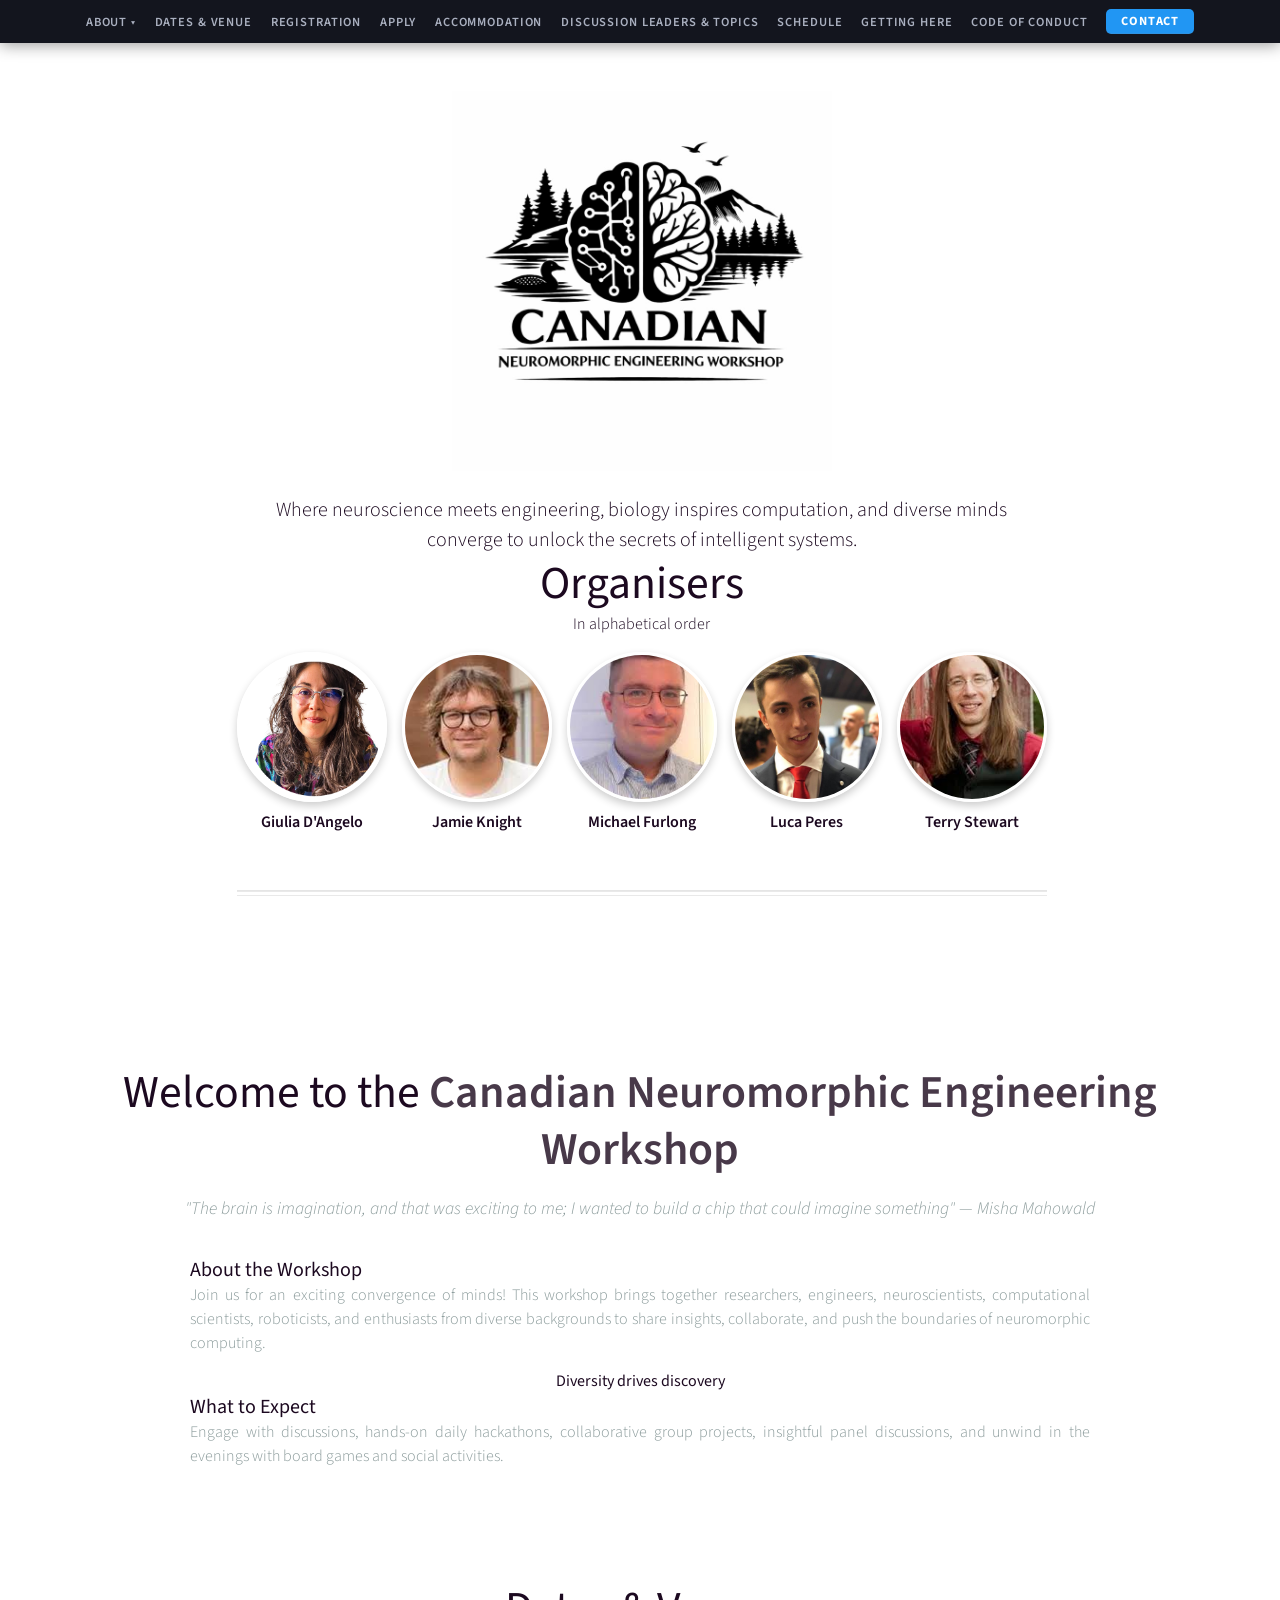
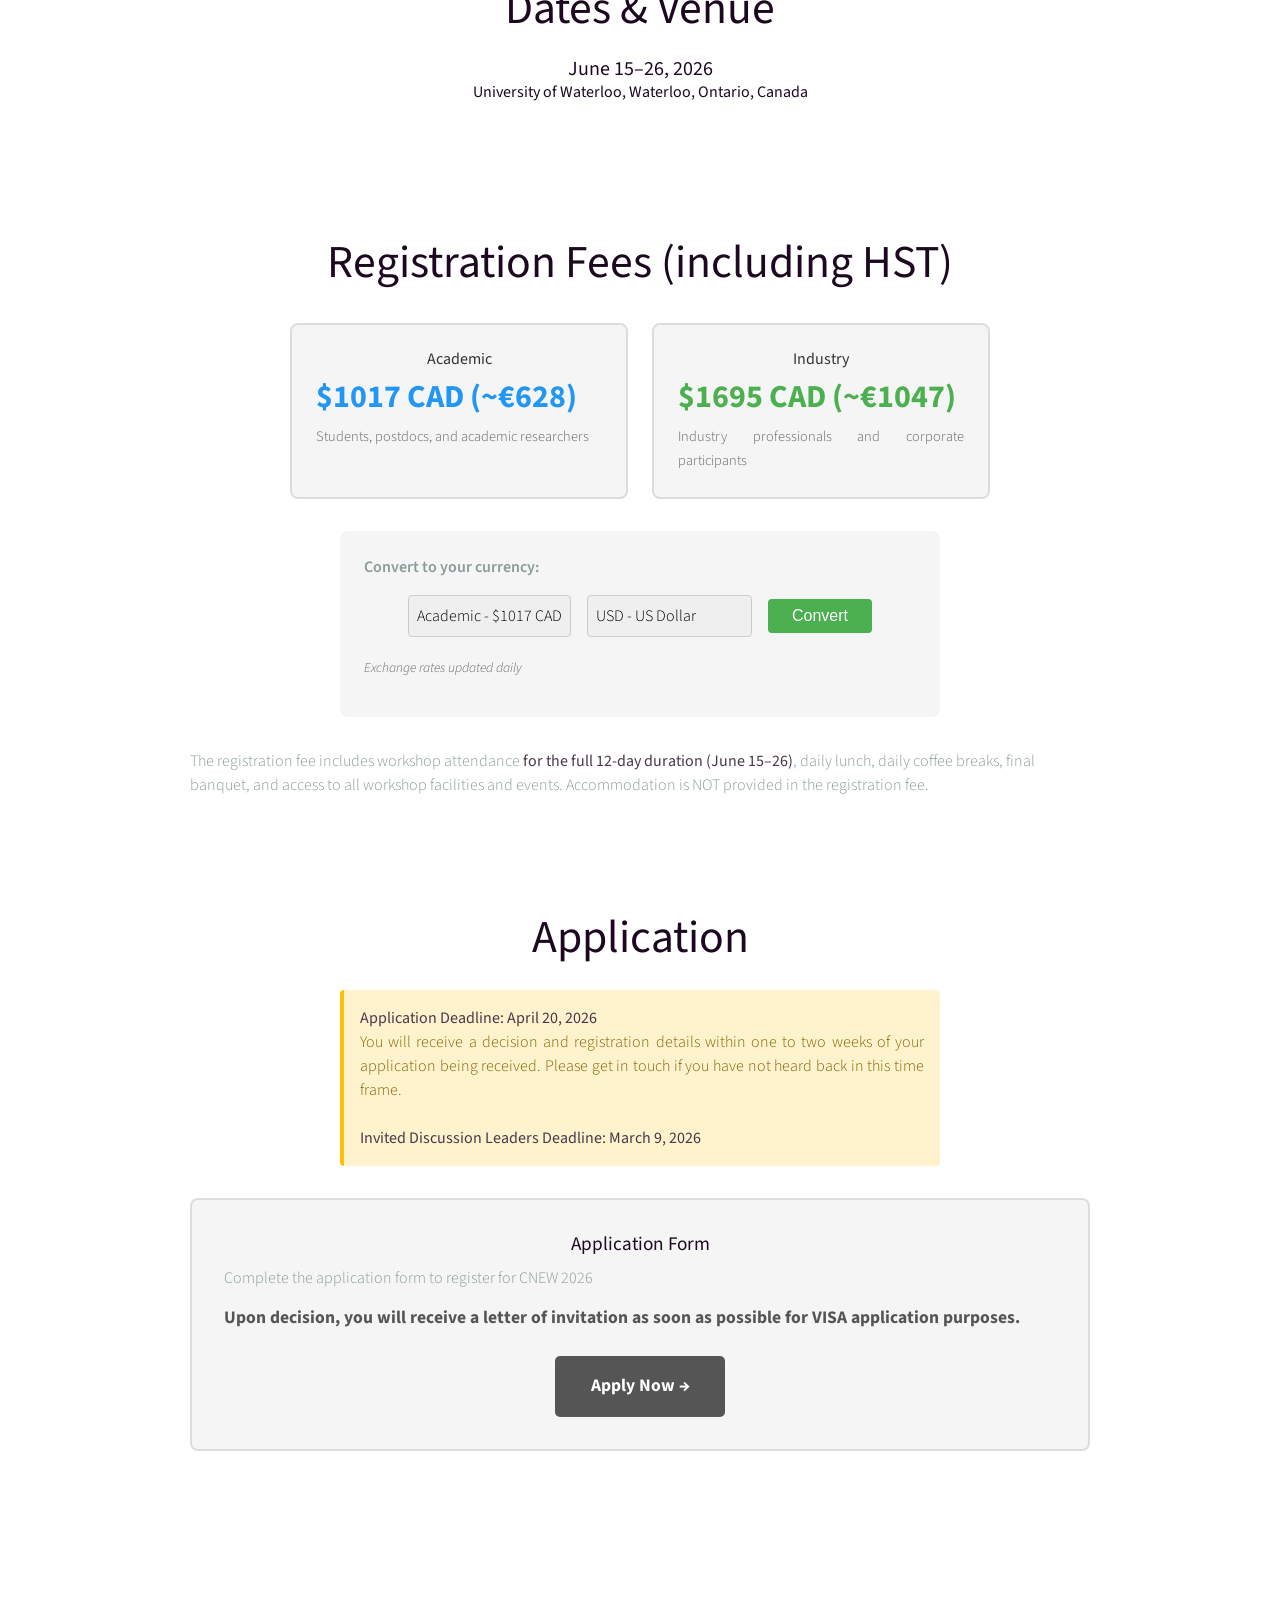
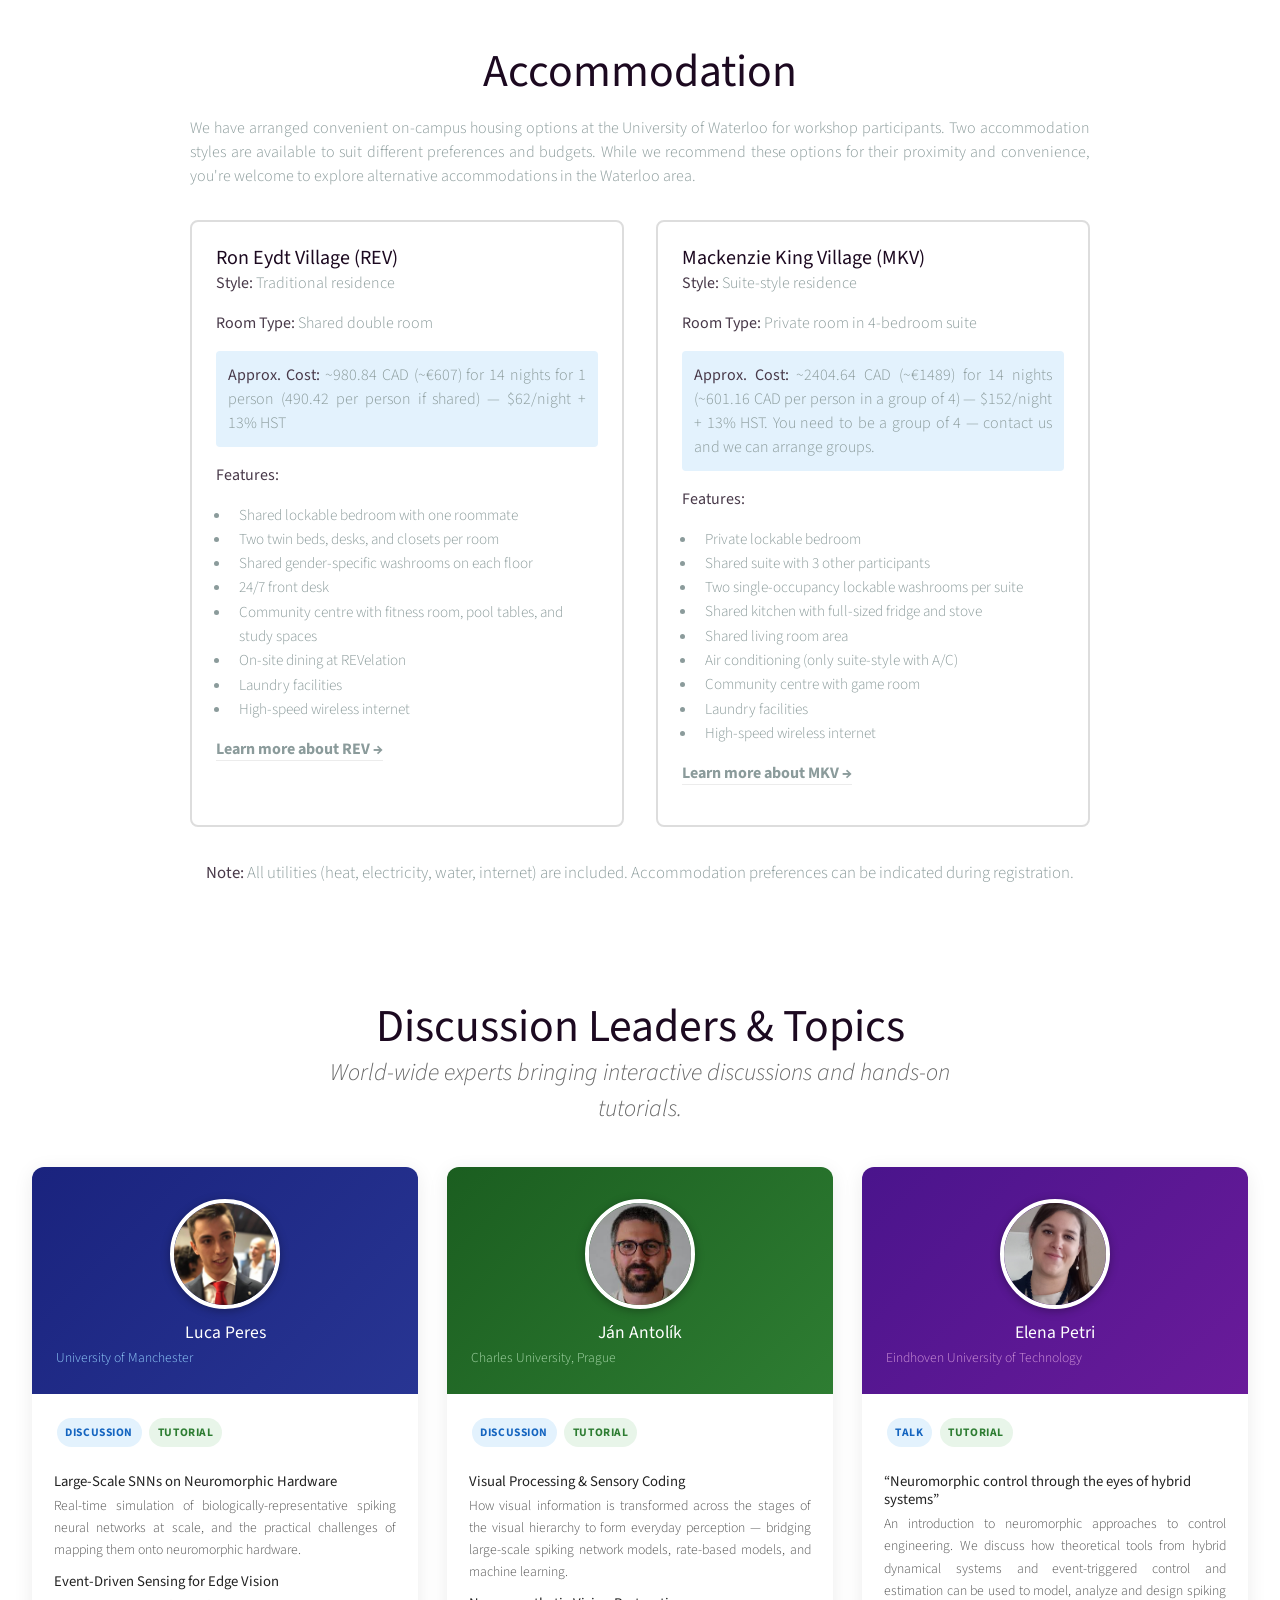
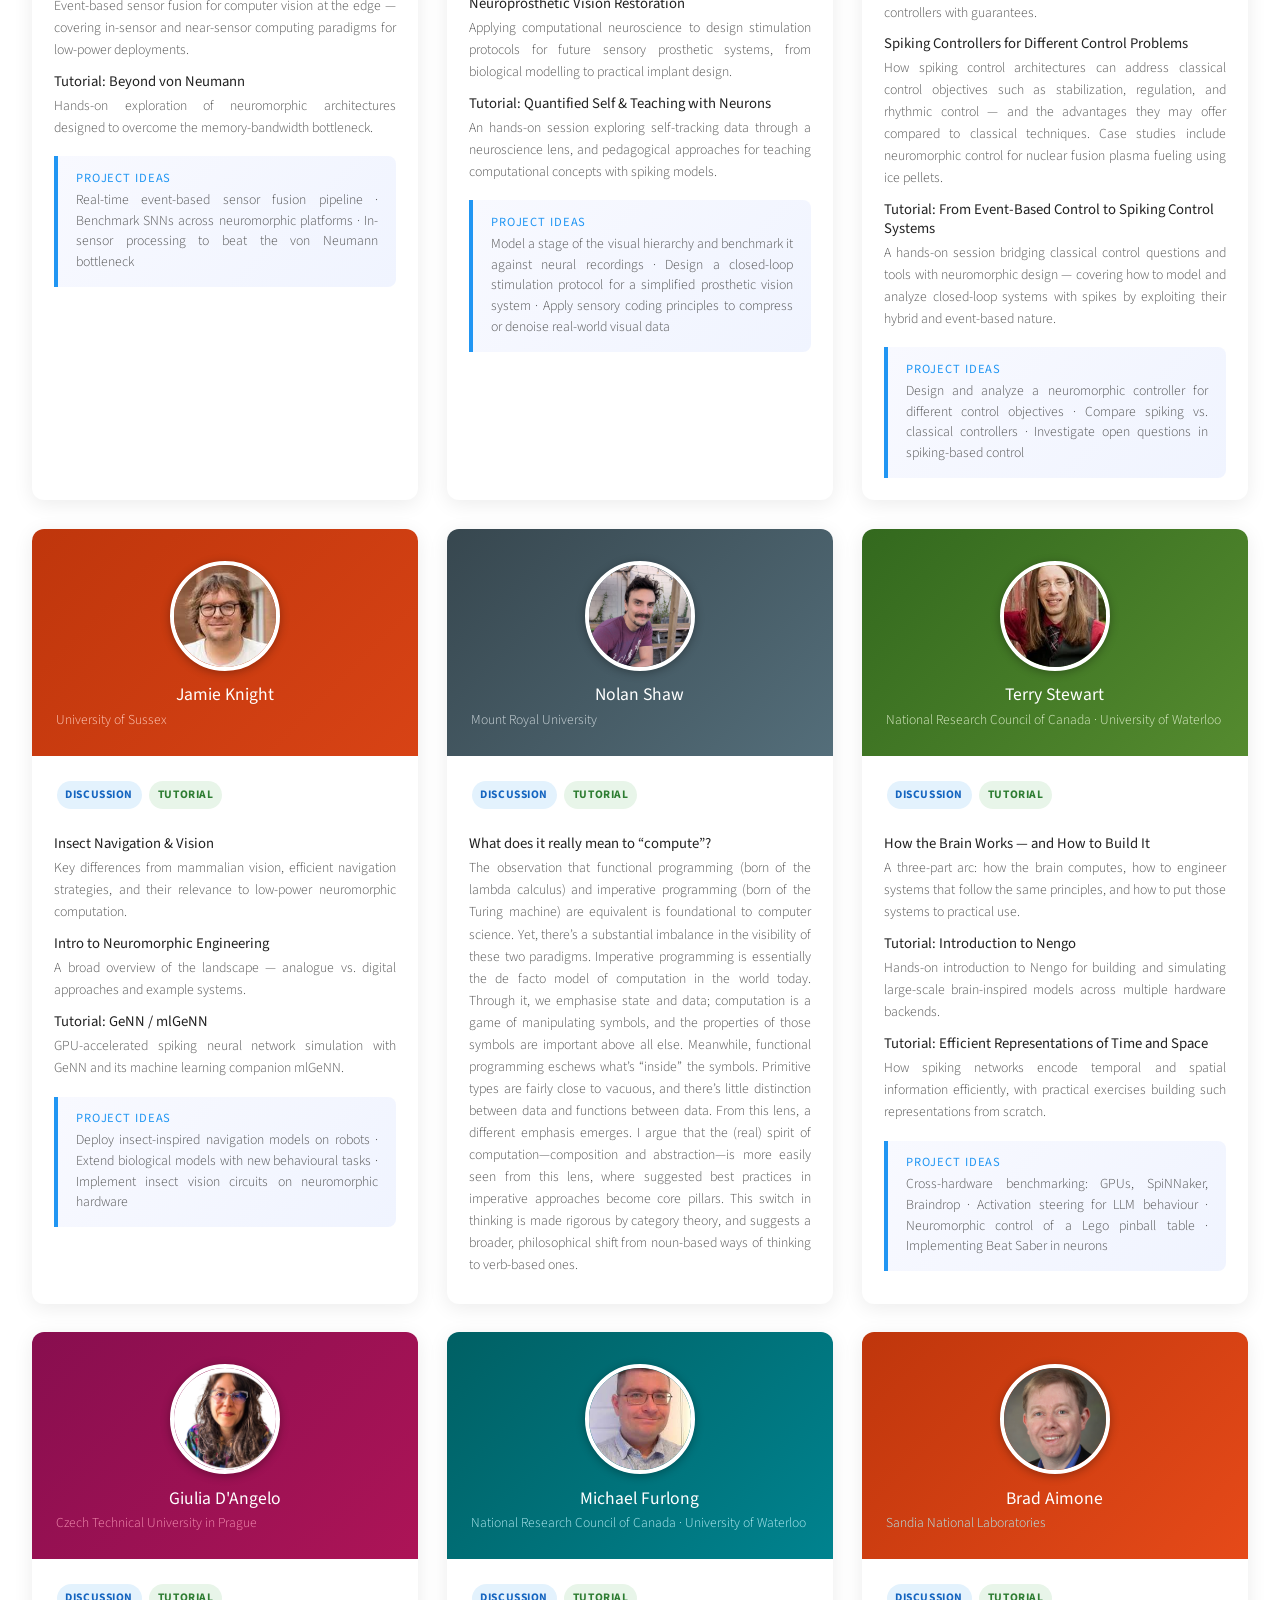
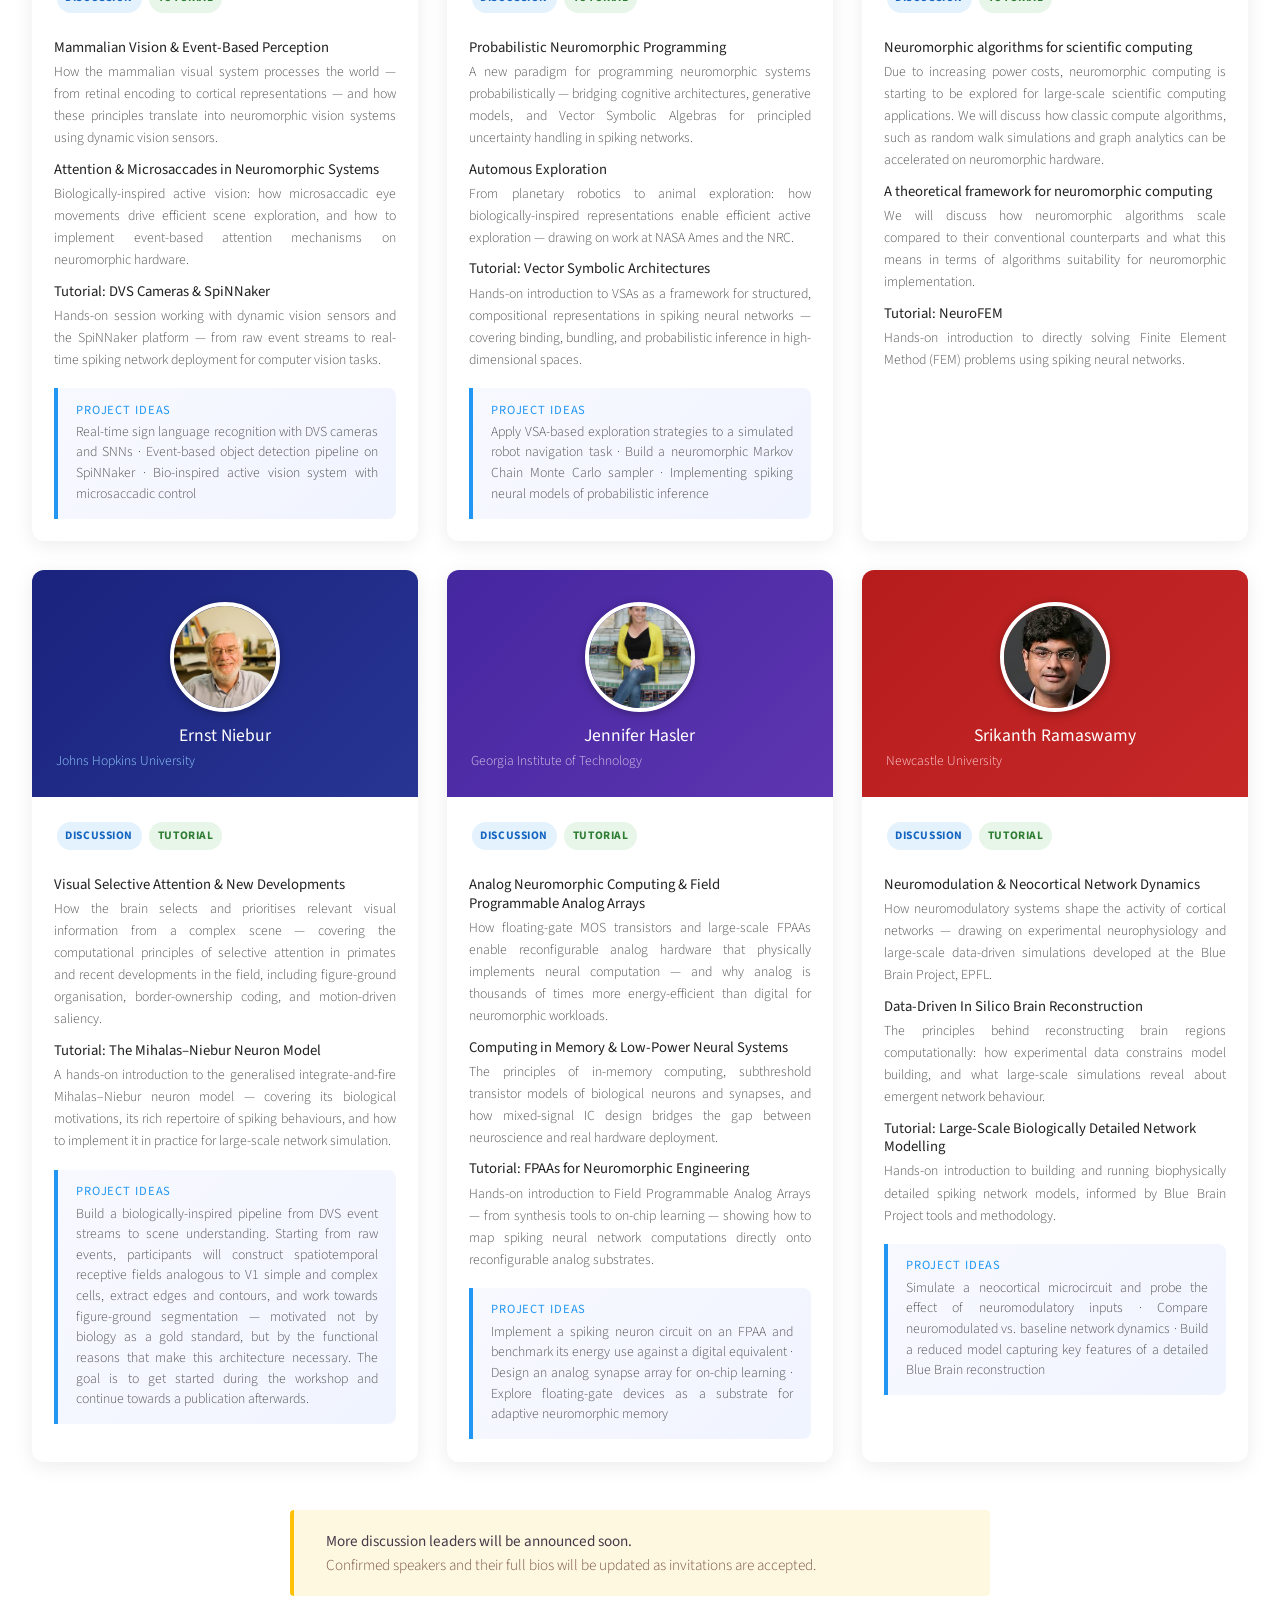
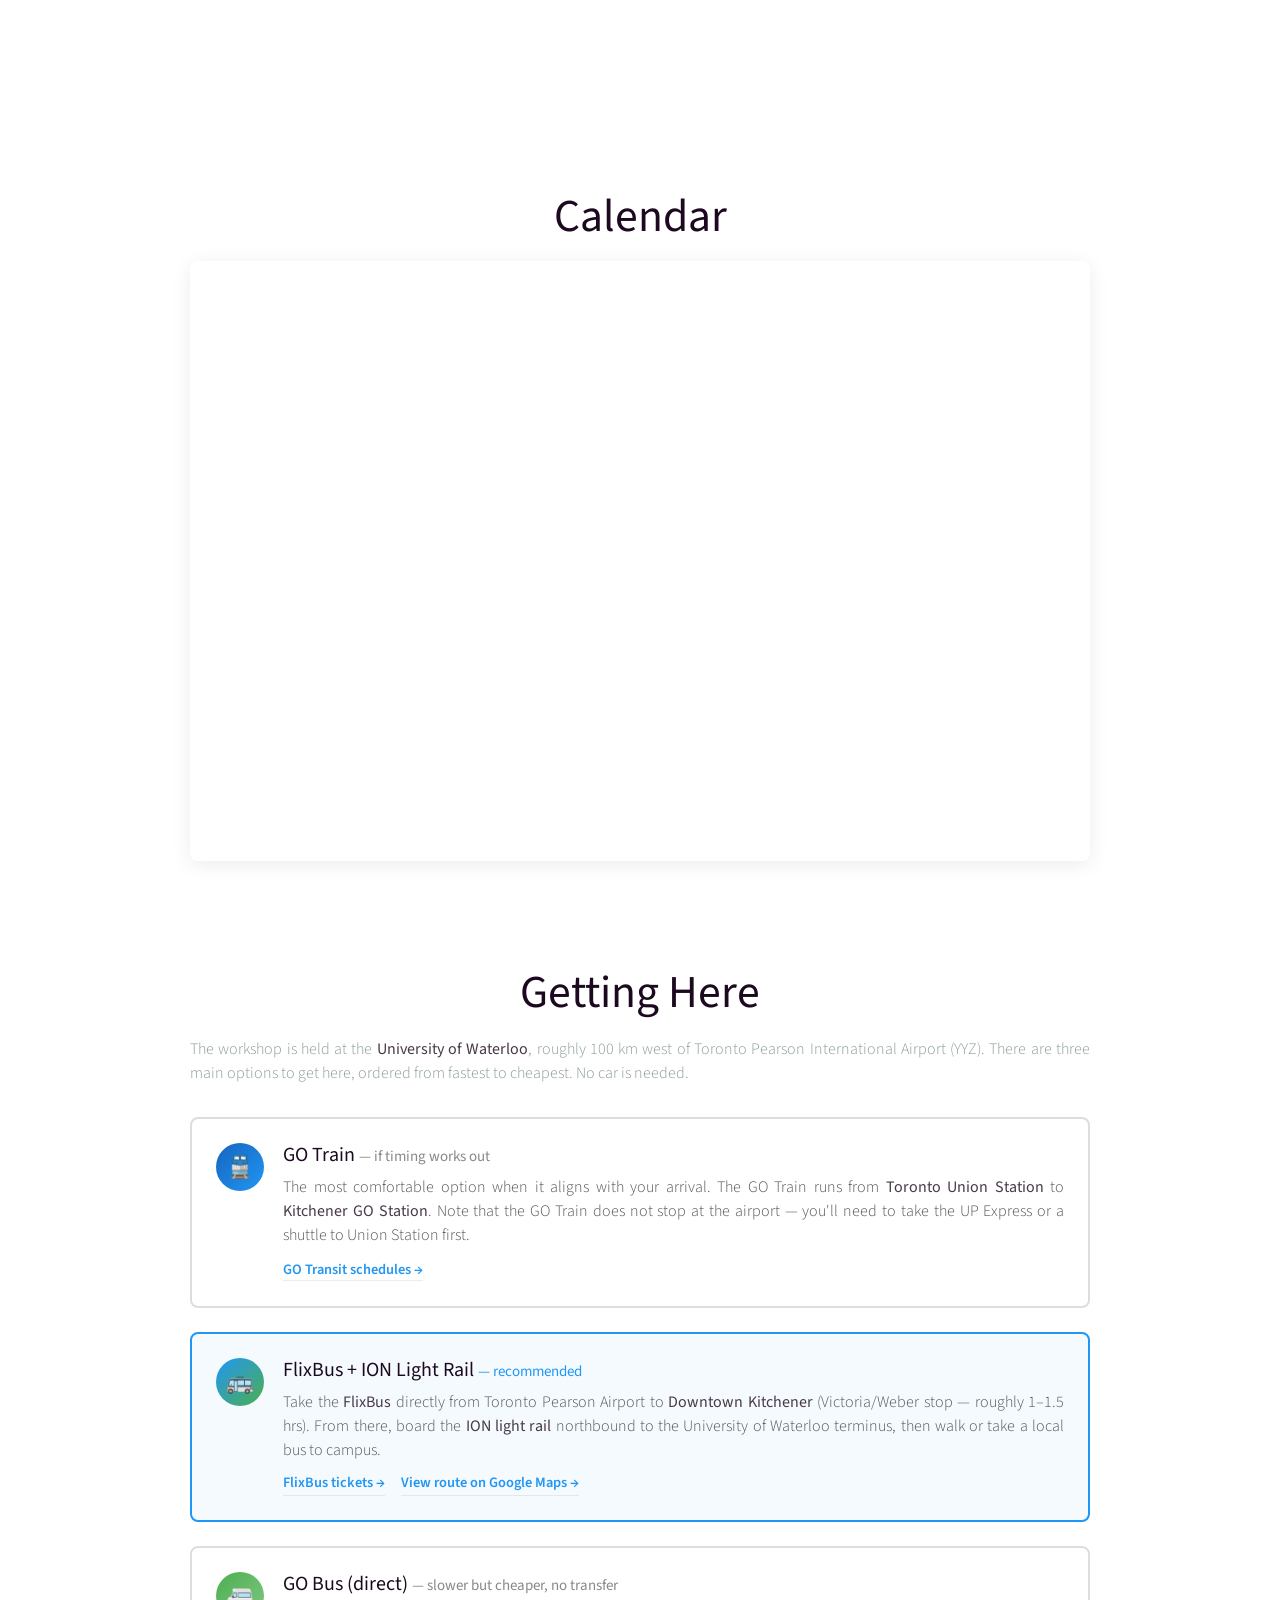
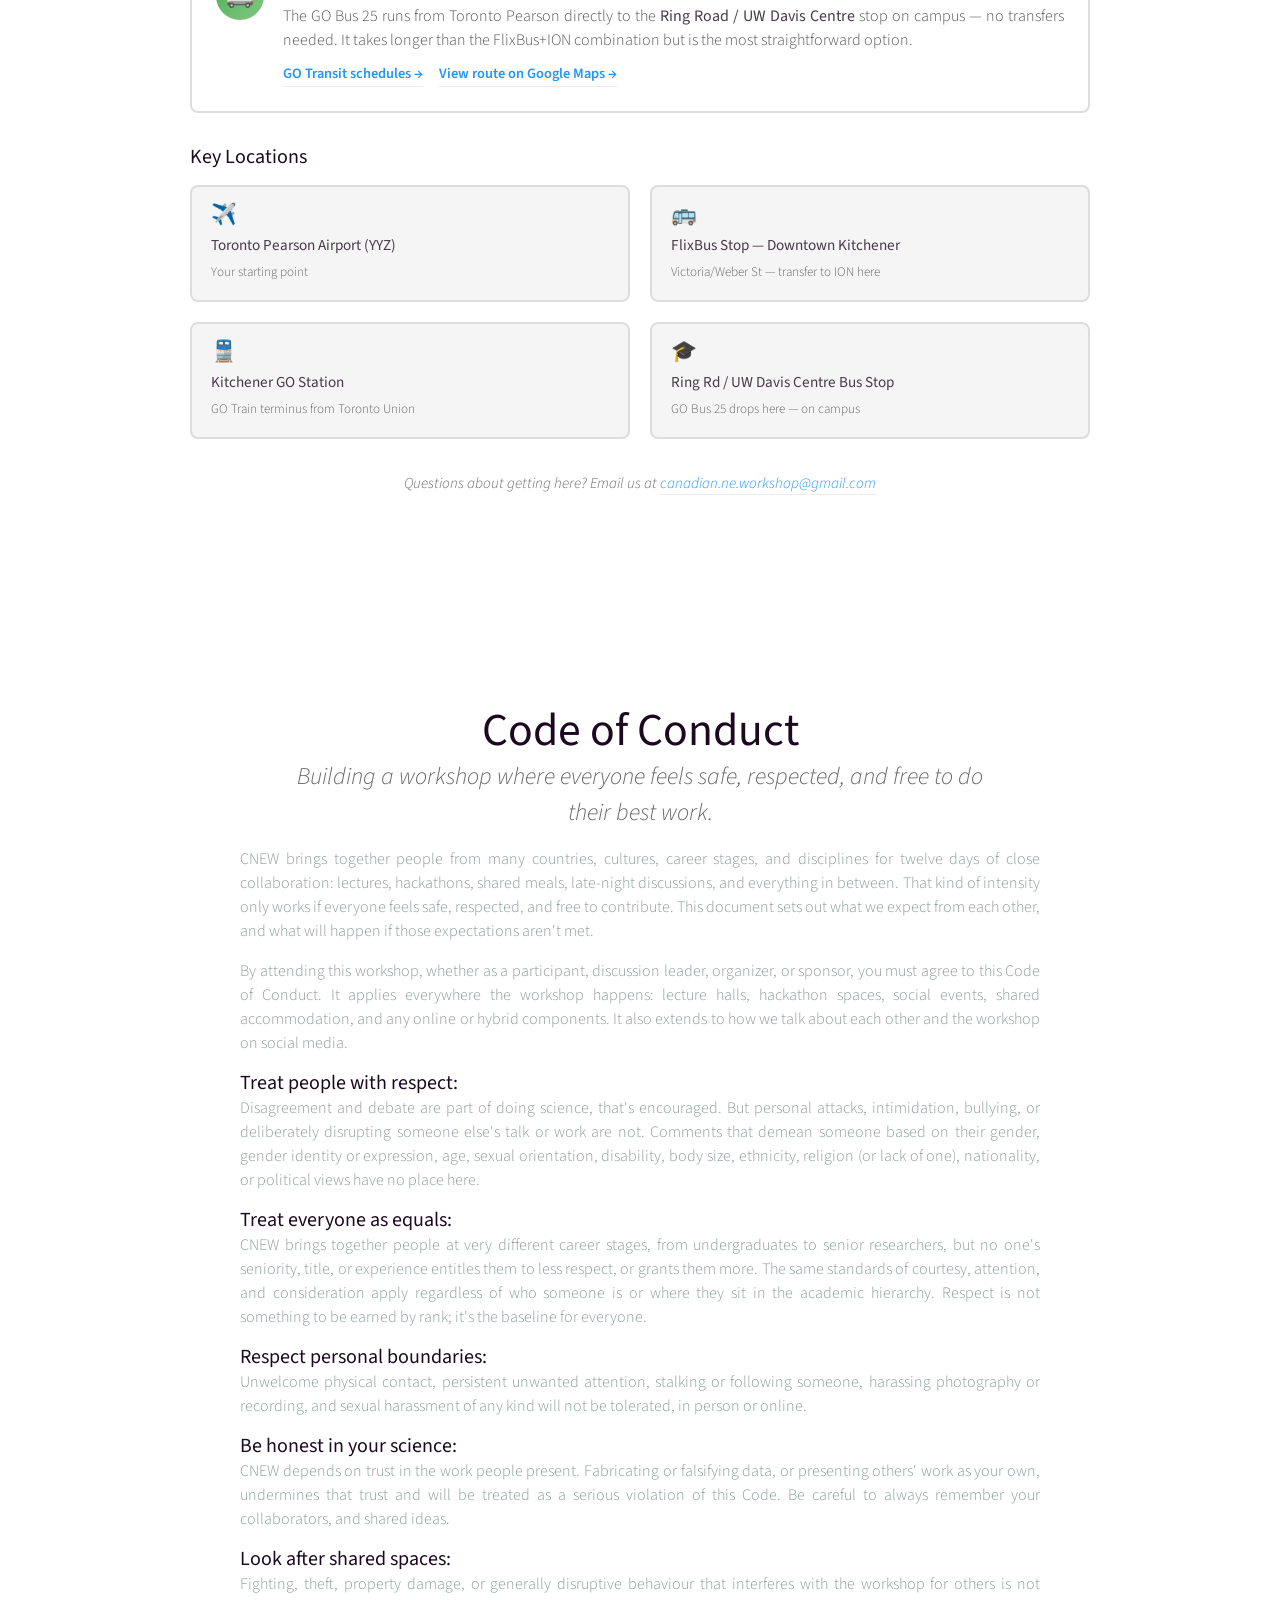
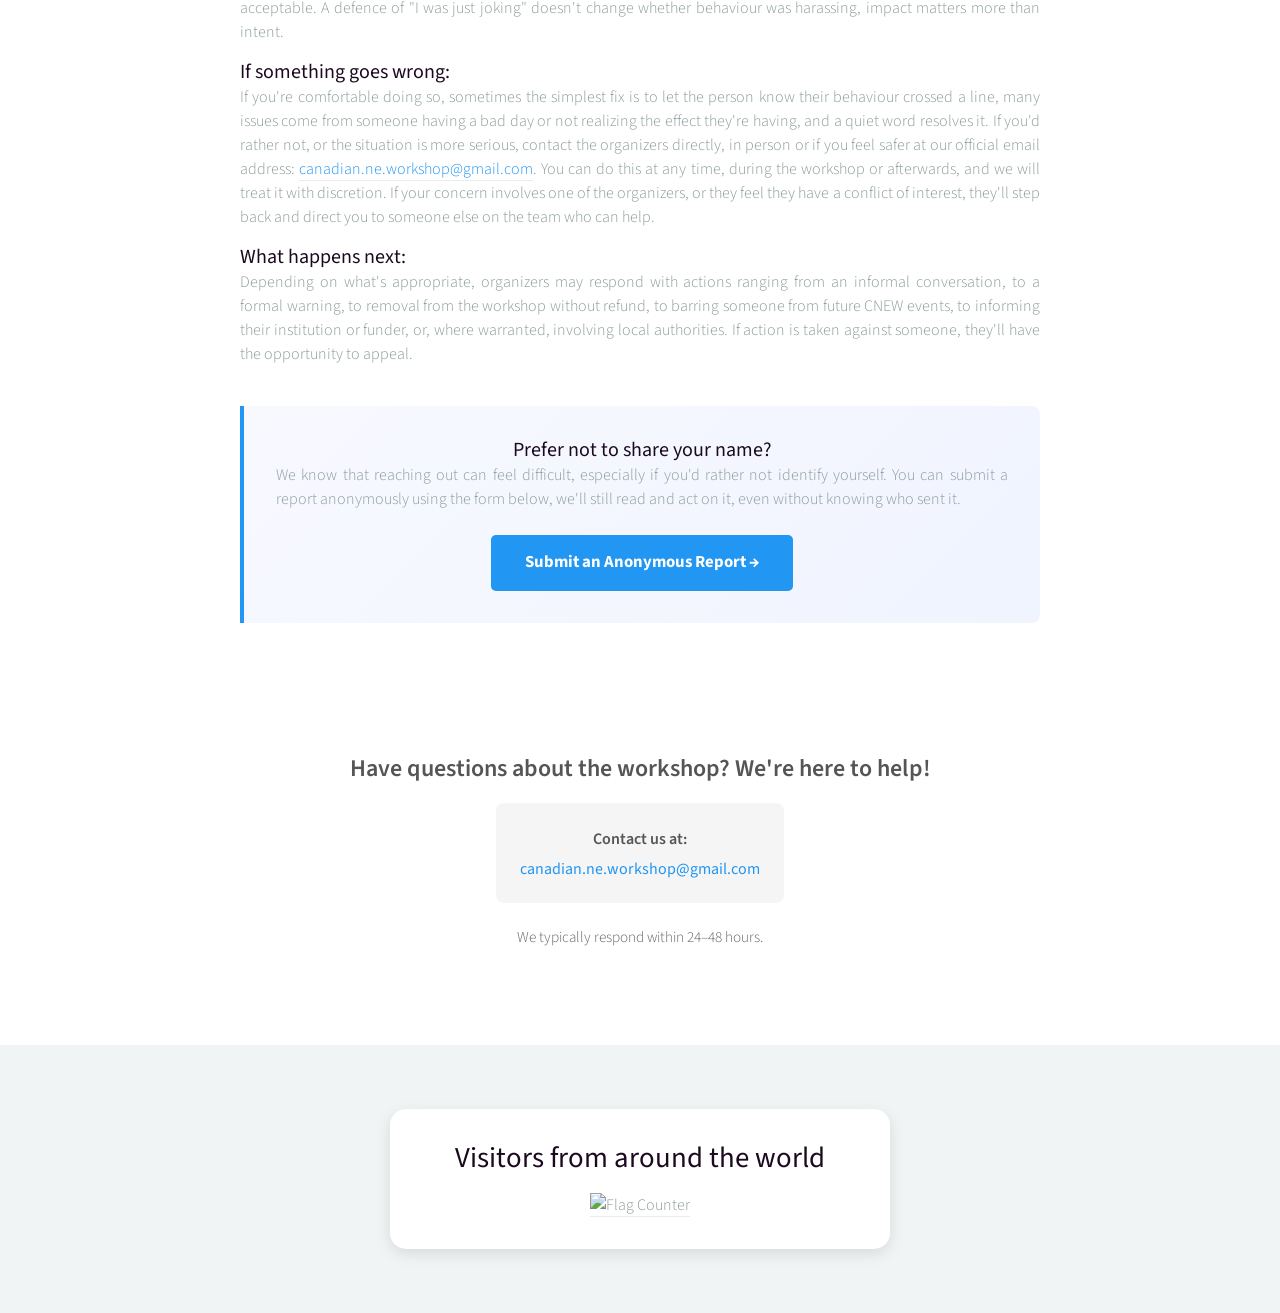
==== commit 270169ad: "new year" ====
--- a/index.html
+++ b/index.html
@@ -68,6 +68,70 @@
 					}
 					.topnav-inner a.nav-cta:hover { background: #1565C0; }
 
+
+                    /* About dropdown */
+                    .nav-dropdown {
+                        position: relative;
+                        display: inline-flex;
+                        align-items: stretch;
+                        flex-shrink: 0;
+                    }
+                    .nav-dropdown .nav-dropbtn {
+                        color: #aab0c0;
+                        cursor: pointer;
+                        padding: 0.85em 0.75em;
+                        font-size: 0.78em;
+                        font-weight: 600;
+                        letter-spacing: 0.07em;
+                        text-transform: uppercase;
+                        line-height: 1.3;
+                        white-space: nowrap;
+                        display: inline-flex;
+                        align-items: center;
+                        border-top: 3px solid transparent;
+                        border-bottom: 3px solid transparent;
+                        outline: none;
+                    }
+                    .nav-dropdown:hover .nav-dropbtn,
+                    .nav-dropdown:focus-within .nav-dropbtn {
+                        color: #fff;
+                        border-bottom-color: #2196F3;
+                    }
+                    .nav-dropdown .nav-dropdown-menu {
+                        display: none;
+                        position: absolute;
+                        top: 100%;
+                        left: 0;
+                        min-width: 200px;
+                        background: rgba(15,17,26,0.98);
+                        border-radius: 0 0 6px 6px;
+                        box-shadow: 0 8px 20px rgba(0,0,0,0.4);
+                        padding: 0.4em 0;
+                        z-index: 10000;
+                    }
+                    .nav-dropdown:hover .nav-dropdown-menu,
+                    .nav-dropdown:focus-within .nav-dropdown-menu {
+                        display: block;
+                    }
+                    .nav-dropdown .nav-dropdown-menu a {
+                        display: block;
+                        padding: 0.7em 1.2em;
+                        color: #aab0c0;
+                        font-size: 0.78em;
+                        font-weight: 600;
+                        letter-spacing: 0.07em;
+                        text-transform: uppercase;
+                        line-height: 1.3;
+                        white-space: nowrap;
+                        text-decoration: none;
+                        border: 0;
+                    }
+                    .nav-dropdown .nav-dropdown-menu a:hover {
+                        color: #fff;
+                        background: rgba(255,255,255,0.06);
+                    }
+
+
 					/* Leader cards */
 					.leaders-grid {
 						display: grid;
@@ -160,7 +224,13 @@
 
 				</style>
 				<div class="topnav-inner">
-					<a href="#about"         class="nav-link">About</a>
+					<div class="nav-dropdown">
+                        <span class="nav-dropbtn" tabindex="0">About ▾</span>
+                        <div class="nav-dropdown-menu">
+                            <a href="#about">CNEW 2027</a>
+                            <a href="index2026.html">CNEW 2026</a>
+                        </div>
+                    </div>
 					<a href="#dates"         class="nav-link">Dates &amp; Venue</a>
 					<a href="#registration"  class="nav-link">Registration</a>
 					<a href="#application"   class="nav-link">Apply</a>
@@ -177,7 +247,8 @@
 			<div id="header">
 				<div class="inner">
 				  <header class="spaced-header">
-					<h1>Canadian Neuromorphic Engineering Workshop</h1>
+					<img src="images/cnew.jpeg" alt="Canadian Neuromorphic Engineering Workshop logo" class="cnew-logo" />
+					<h1 class="visually-hidden">Canadian Neuromorphic Engineering Workshop</h1>
 					<p style="text-align: center;">
 					  Where neuroscience meets engineering, biology inspires computation, and diverse minds <br />
 					  converge to unlock the secrets of intelligent systems.
@@ -202,6 +273,12 @@
 								<img src="images/michael.jpeg" alt="Michael Furlong" style="width: 100%; height: 100%; object-fit: cover; border-radius: 50%; border: 3px solid #fff; box-shadow: 0 4px 8px rgba(0,0,0,0.2);" />
 							</div>
 							<figcaption style="margin-top: 0.5em; font-weight: 600;">Michael Furlong</figcaption>
+						</figure>
+                      	<figure style="width: 150px; text-align: center; margin: 0;">
+							<div style="width: 150px; height: 150px; margin: 0 auto;">
+								<img src="images/people/luca.jpeg" alt="Luca Peres" style="width: 100%; height: 100%; object-fit: cover; border-radius: 50%; border: 3px solid #fff; box-shadow: 0 4px 8px rgba(0,0,0,0.2);" />
+							</div>
+							<figcaption style="margin-top: 0.5em; font-weight: 600;">Luca Peres</figcaption>
 						</figure>
 						<figure style="width: 150px; text-align: center; margin: 0;">
 							<div style="width: 150px; height: 150px; margin: 0 auto;">
@@ -593,7 +670,7 @@
 							</div>
 						</div>
 					</div>
-					
+
 					<!-- Brad Aimone -->
 					<div class="leader-card">
 						<div style="background: linear-gradient(135deg, #bf360c 0%, #e64a19 100%); padding: 2em 1.5em 1.5em; text-align: center;">
--- a/assets/css/main.css
+++ b/assets/css/main.css
@@ -73,7 +73,7 @@
 }
 
 .spaced-header {
-  padding-top: 140px; /* Adjust as needed */
+  padding-top: 1em; /* was 140px: only needed for the old background logo */
   text-align: center;
 }
 
@@ -2196,18 +2196,14 @@
 
 		#header {
 		  position: relative;
-		  background-color: #ffffff; /* Sets the background to white */
-		  background-image: url("../../images/cnew.jpeg");
-		  background-repeat: no-repeat;
-		  background-size: 20%;
-		  background-position: center 30%; /* Moves the image up */
-		  background-attachment: fixed;
+		  background-color: #ffffff;
+		  /* Logo is now an <img class="cnew-logo"> in index2026.html, not a background */
 		  color: #1C0920;
 		  text-align: center;
-		  padding: 6.5em 0 2em 0;
+		  padding: 2em 0 2em 0;
 		  cursor: default;
-
-		}
+		}
+
 		#header:before {
 			content: '';
 			display: inline-block;
@@ -2270,35 +2266,59 @@
 
 
 		body.homepage #header {
-			padding: 9.5em 0 2em 0;
+			padding: 2em 0 2em 0;
 		}
 
 		body.homepage #header h1 {
 			font-size: 2em;
 		}
 
-		body.homepage #header:after {
-			content: '';
-			background: #1C0920;
-			display: block;
-			position: absolute;
-			left: 0;
-			top: 0;
-			width: 100%;
-			height: 100%;
-			opacity: 0;
-			-moz-transition: opacity .4s ease-in-out;
-			-webkit-transition: opacity .4s ease-in-out;
-			-ms-transition: opacity .4s ease-in-out;
-			transition: opacity .4s ease-in-out;
-			-moz-transition-delay: 0.2s;
-			-webkit-transition-delay: 0.2s;
-			-ms-transition-delay: 0.2s;
-			transition-delay: 0.2s;
-		}
-
-	body.homepage.is-preload #header:after {
-		opacity: 1;
+	/*	body.homepage #header:after {*/
+	/*		content: '';*/
+	/*		background: #1C0920;*/
+	/*		display: block;*/
+	/*		position: absolute;*/
+	/*		left: 0;*/
+	/*		top: 0;*/
+	/*		width: 100%;*/
+	/*		height: 100%;*/
+	/*		opacity: 0;*/
+	/*		pointer-events: none;*/
+	/*		-moz-transition: opacity .4s ease-in-out;*/
+	/*		-webkit-transition: opacity .4s ease-in-out;*/
+	/*		-ms-transition: opacity .4s ease-in-out;*/
+	/*		transition: opacity .4s ease-in-out;*/
+	/*		-moz-transition-delay: 0.2s;*/
+	/*		-webkit-transition-delay: 0.2s;*/
+	/*		-ms-transition-delay: 0.2s;*/
+	/*		transition-delay: 0.2s;*/
+	/*	}*/
+
+	/*body.homepage.is-preload #header:after {*/
+	/*	opacity: 1;*/
+	/*}*/
+
+body.homepage #header:after {
+			display: none;
+		}
+
+	/* Logo in the header */
+	.cnew-logo {
+		display: block;
+		width: min(380px, 70vw);
+		height: auto;
+		margin: 0 auto 1.5em;
+		mix-blend-mode: multiply;   /* hides the JPEG's light background on white */
+	}
+
+	/* Keeps the title for search engines / screen readers without showing it */
+	.visually-hidden {
+		position: absolute !important;
+		width: 1px;
+		height: 1px;
+		overflow: hidden;
+		clip: rect(0 0 0 0);
+		white-space: nowrap;
 	}
 
 /* Nav */
@@ -2378,19 +2398,33 @@
 				  text-decoration: none;
 				}
 
-		.topnav-inner a[href="#leaders"] {
-			max-width: 140px;
-			white-space: normal;
-			line-height: 1.3;
-		}
-		.topnav-inner a.nav-cta {
+	/* Top navigation bar (the dark sticky bar) */
+
+		#topnav .topnav-inner {
+			justify-content: center;
+		}
+
+		#topnav .topnav-inner a.nav-cta {
 			align-self: center;
-		}
-
-		.topnav-inner a.nav-link {
-			white-space: normal;
+			white-space: nowrap;
+		}
+
+		#topnav .topnav-inner a.nav-link {
+			white-space: nowrap;   /* never split a menu item over several lines */
 			text-align: center;
 			line-height: 1.3;
+			padding-left: 0.75em;
+			padding-right: 0.75em;
+		}
+
+		/* Smaller screens: one horizontally scrollable row instead of a tall stack */
+		@media screen and (max-width: 1100px) {
+			#topnav .topnav-inner {
+				flex-wrap: nowrap;
+				overflow-x: auto;
+				justify-content: flex-start;
+				-webkit-overflow-scrolling: touch;
+			}
 		}
 
 
@@ -2703,10 +2737,6 @@
 			}
 
 		/* Header */
-
-			#header {
-				background-attachment: scroll;
-			}
 
 				#header .inner {
 					padding-left: 2em;
@@ -3087,12 +3117,11 @@
 		/* Header */
 
 			#header {
-				background-attachment: scroll;
-				padding: 2.5em 0 0 0;
+				padding: 1.5em 0 0 0;
 			}
 
 				#header .inner {
-					padding-top: 1.5em;
+					padding-top: 0.5em;
 					padding-left: 1em;
 					padding-right: 1em;
 				}
@@ -3112,7 +3141,7 @@
 
 			body.homepage #header {
 				min-height: 0;
-				padding: 5.5em 0 5em 0;
+				padding: 1.5em 0 2em 0;
 				height: auto;
 			}
 
@@ -3291,11 +3320,4 @@
 	border: none !important;
 	outline: none !important;
 	box-shadow: none !important;
-}
-
-
-
-
-
-
-
+}
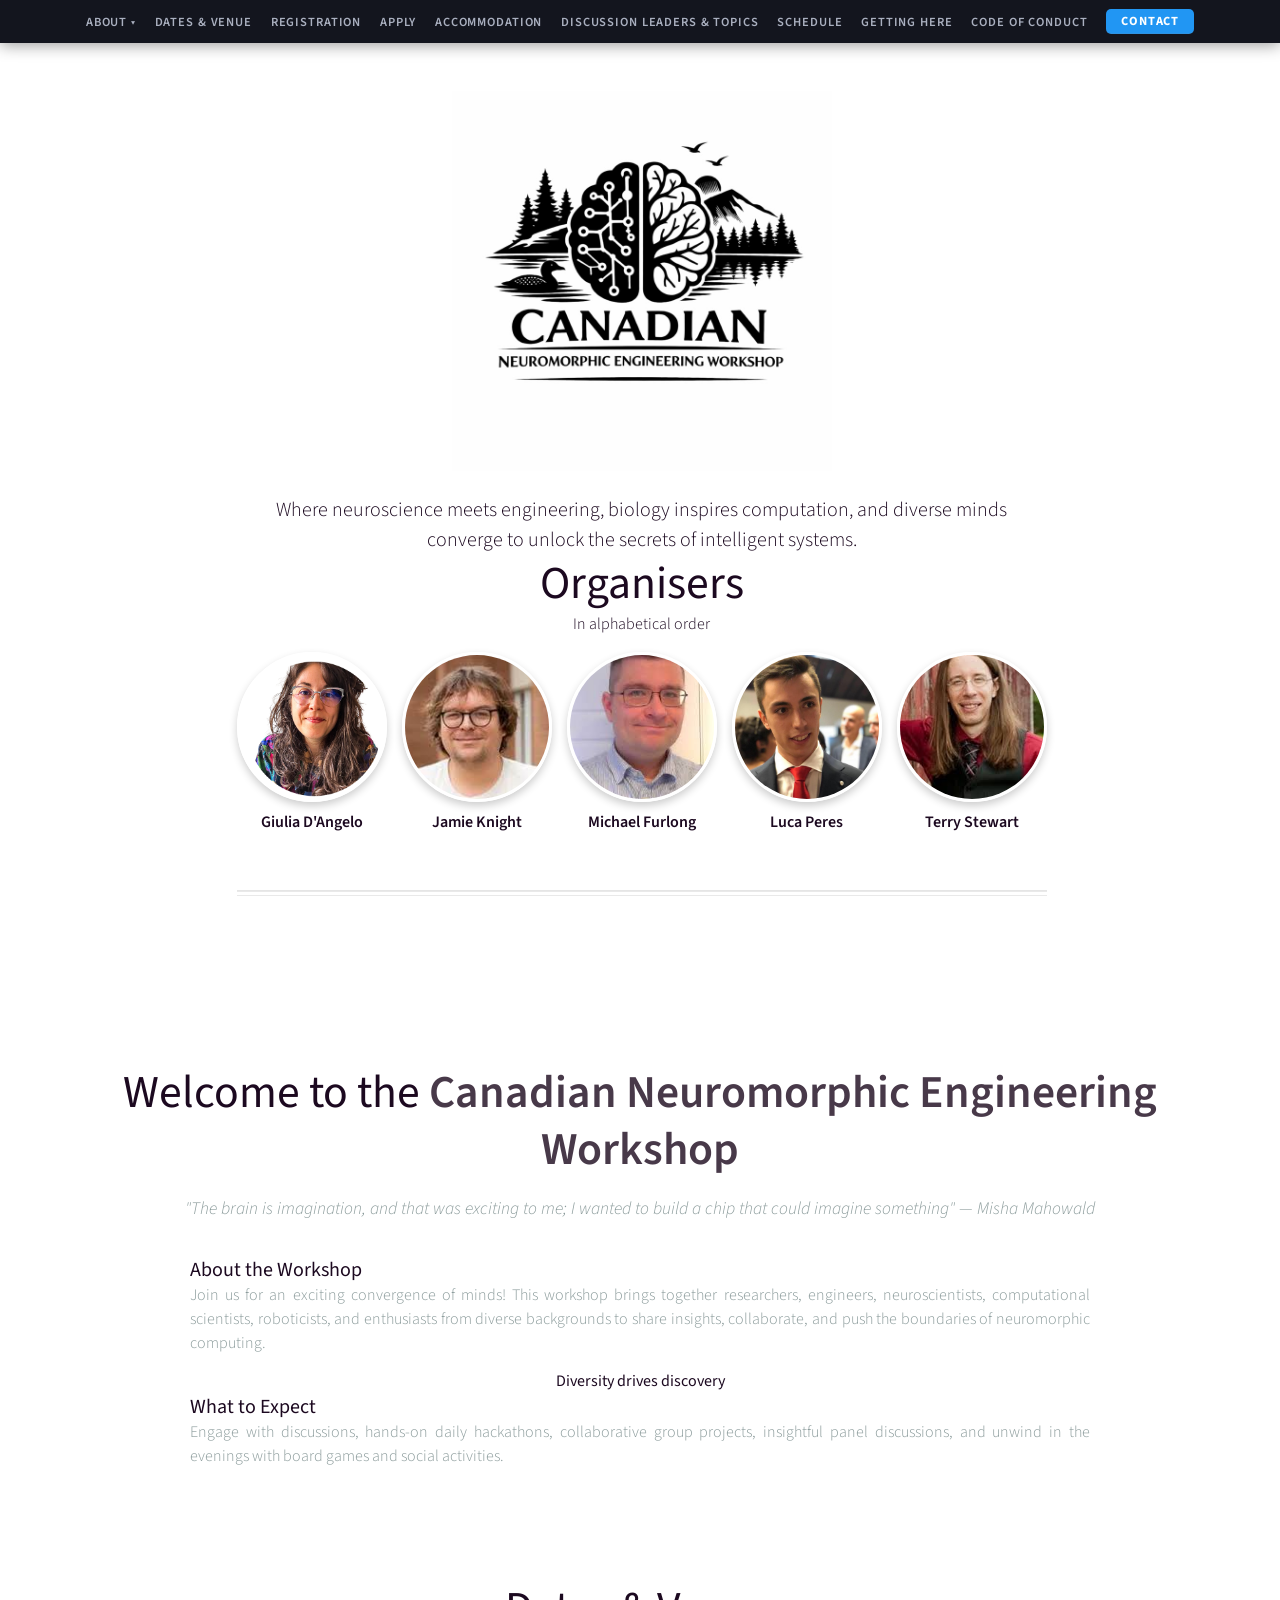
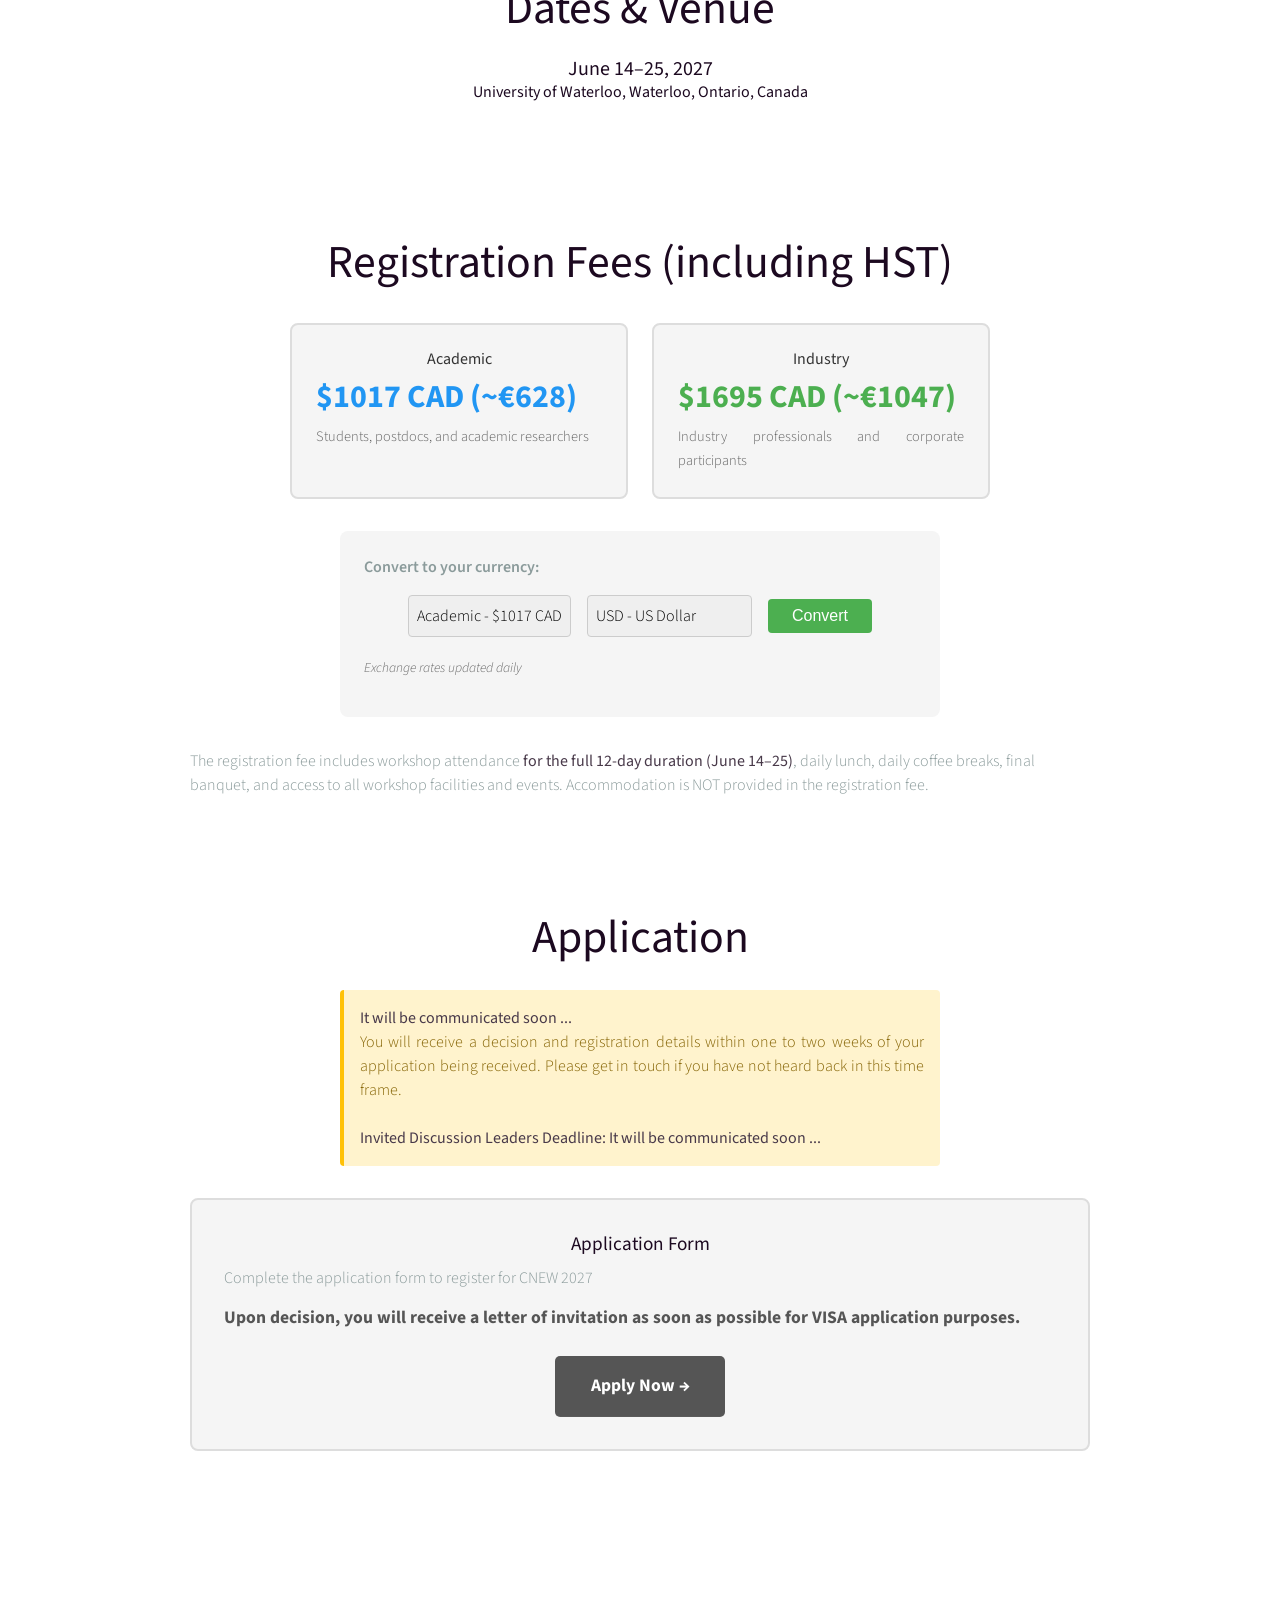
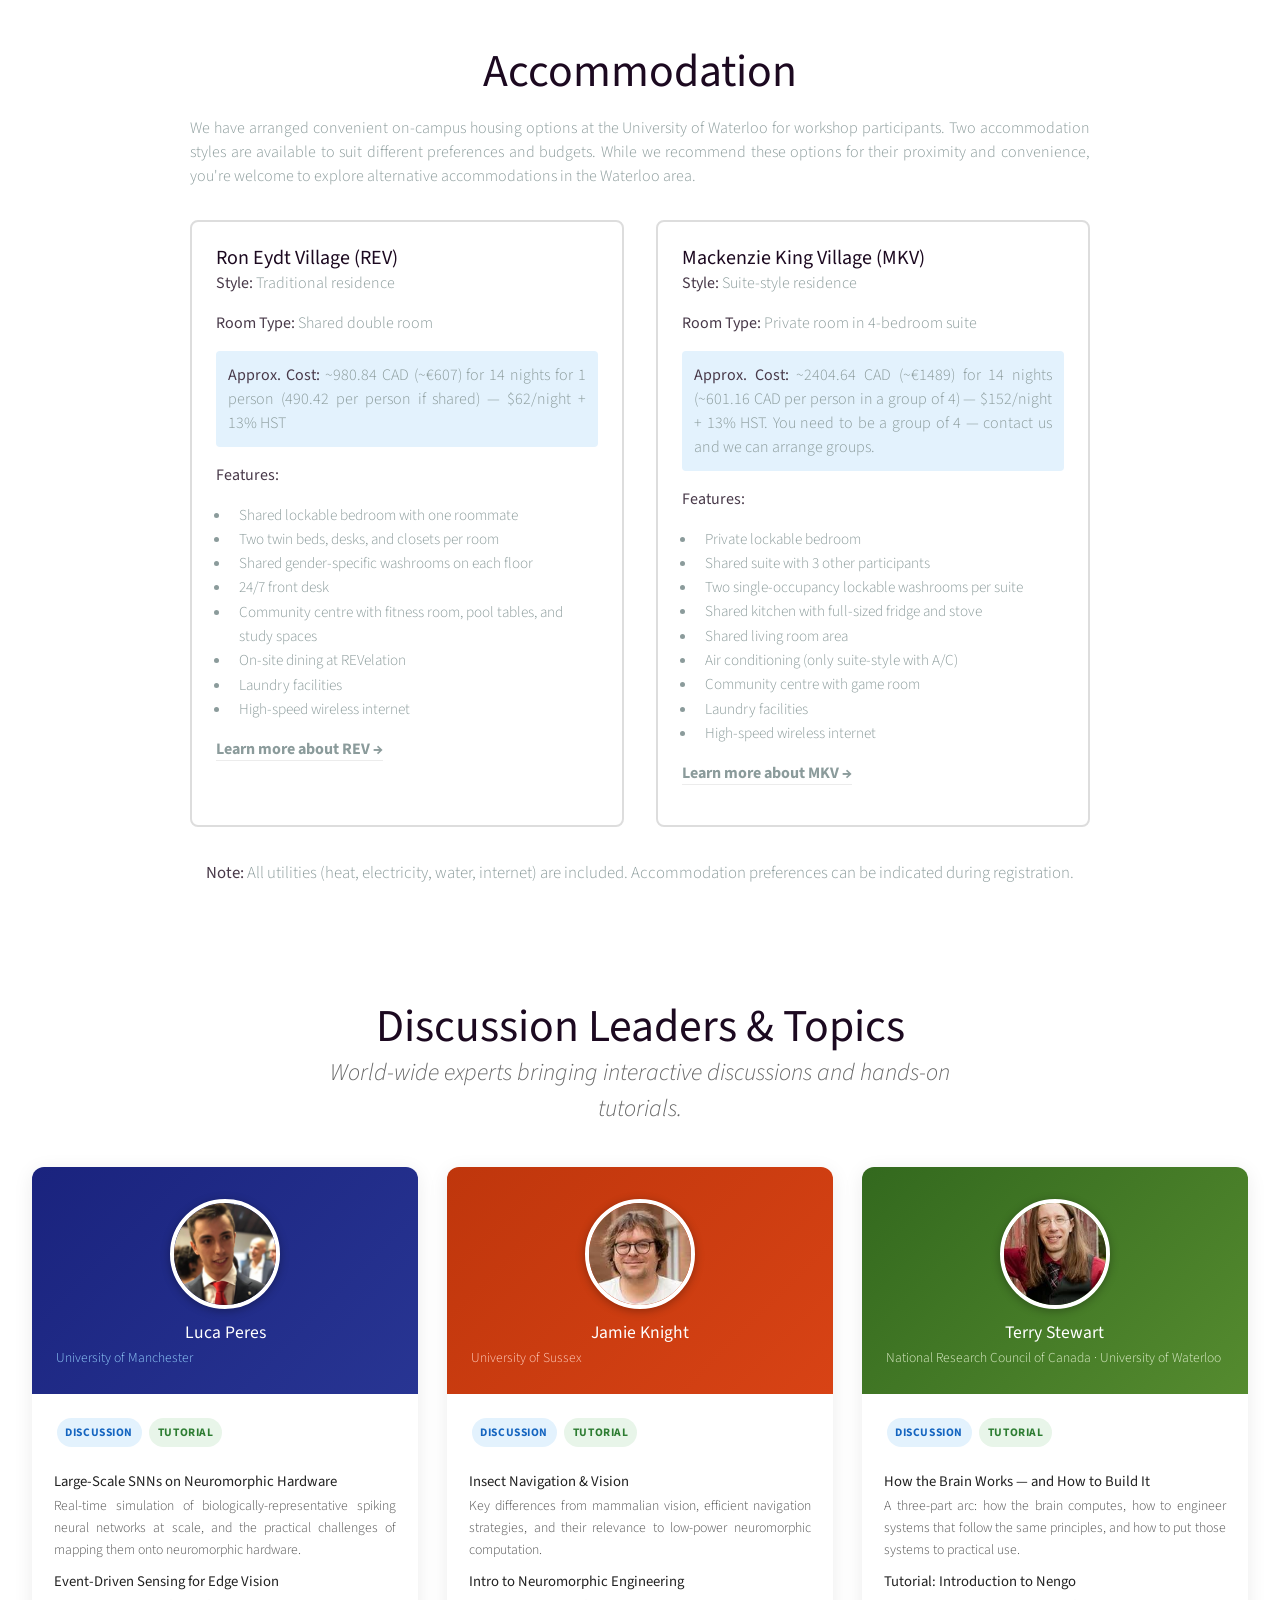
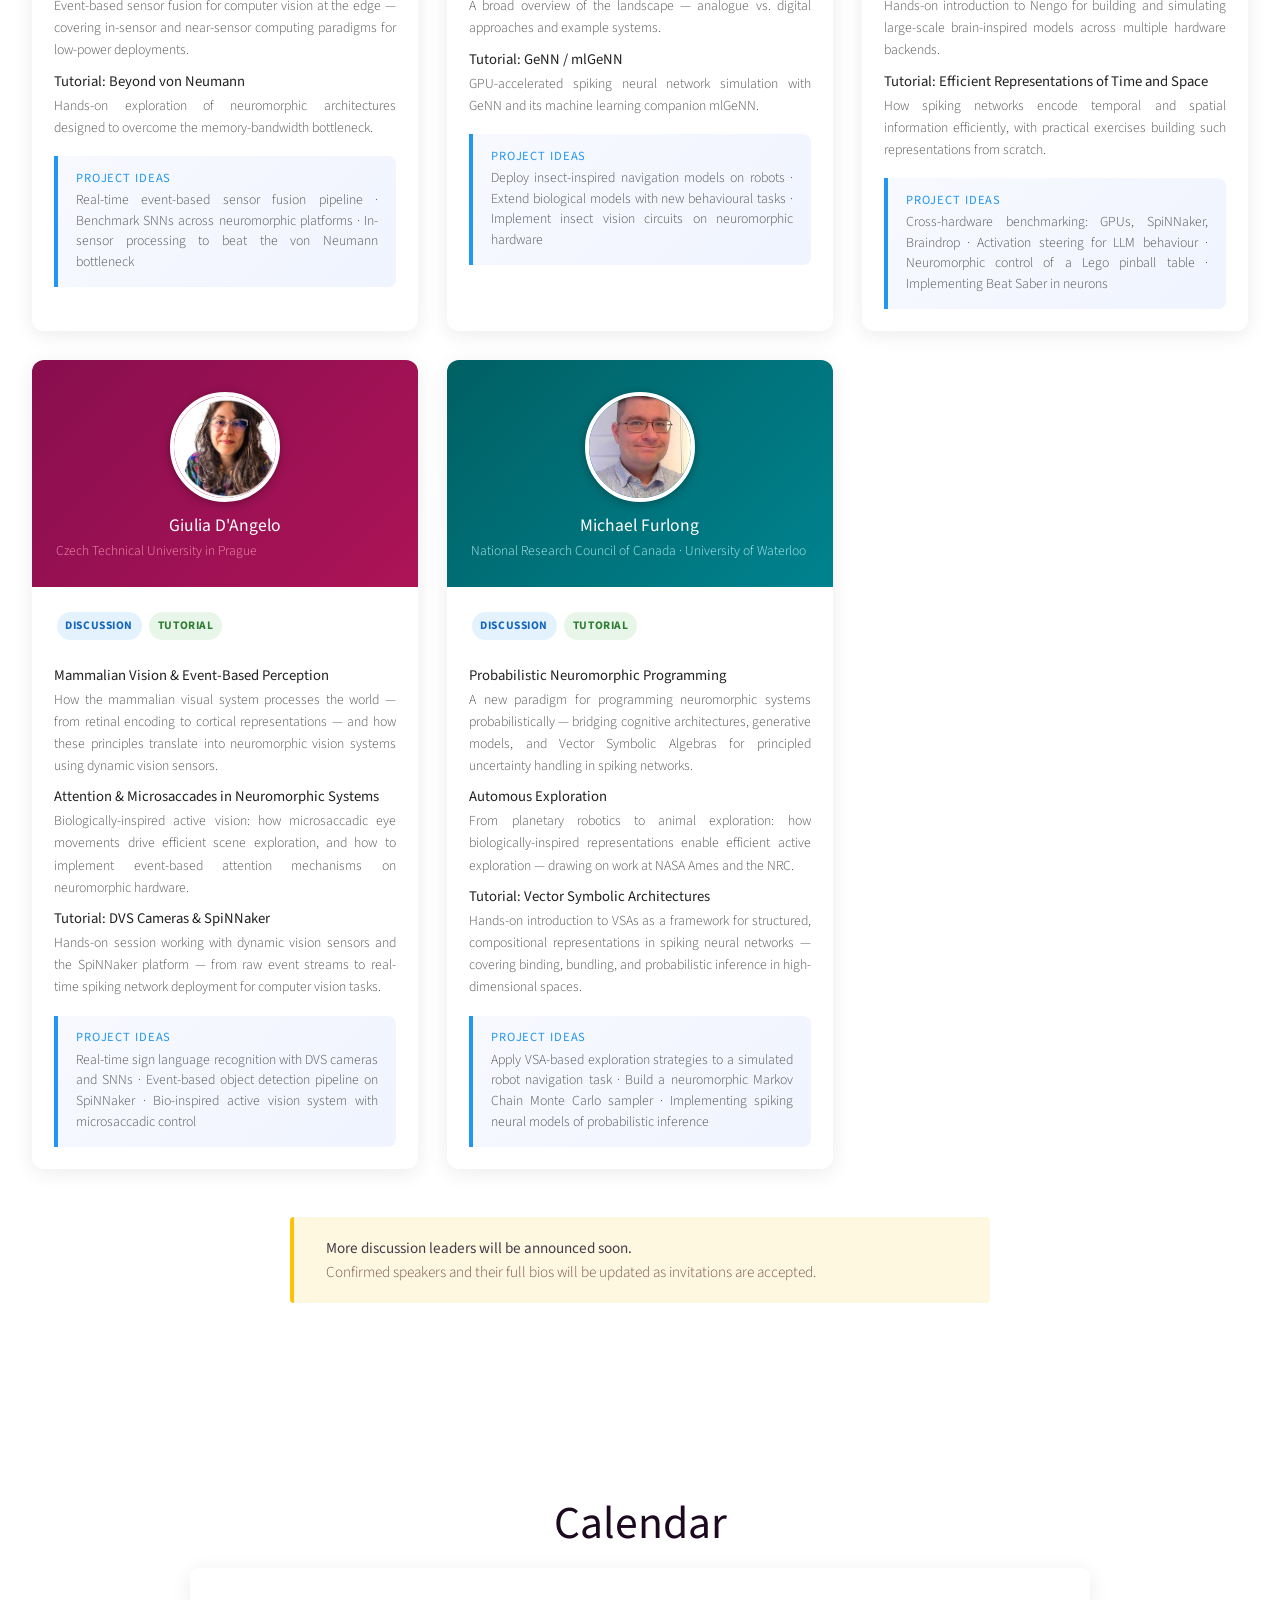
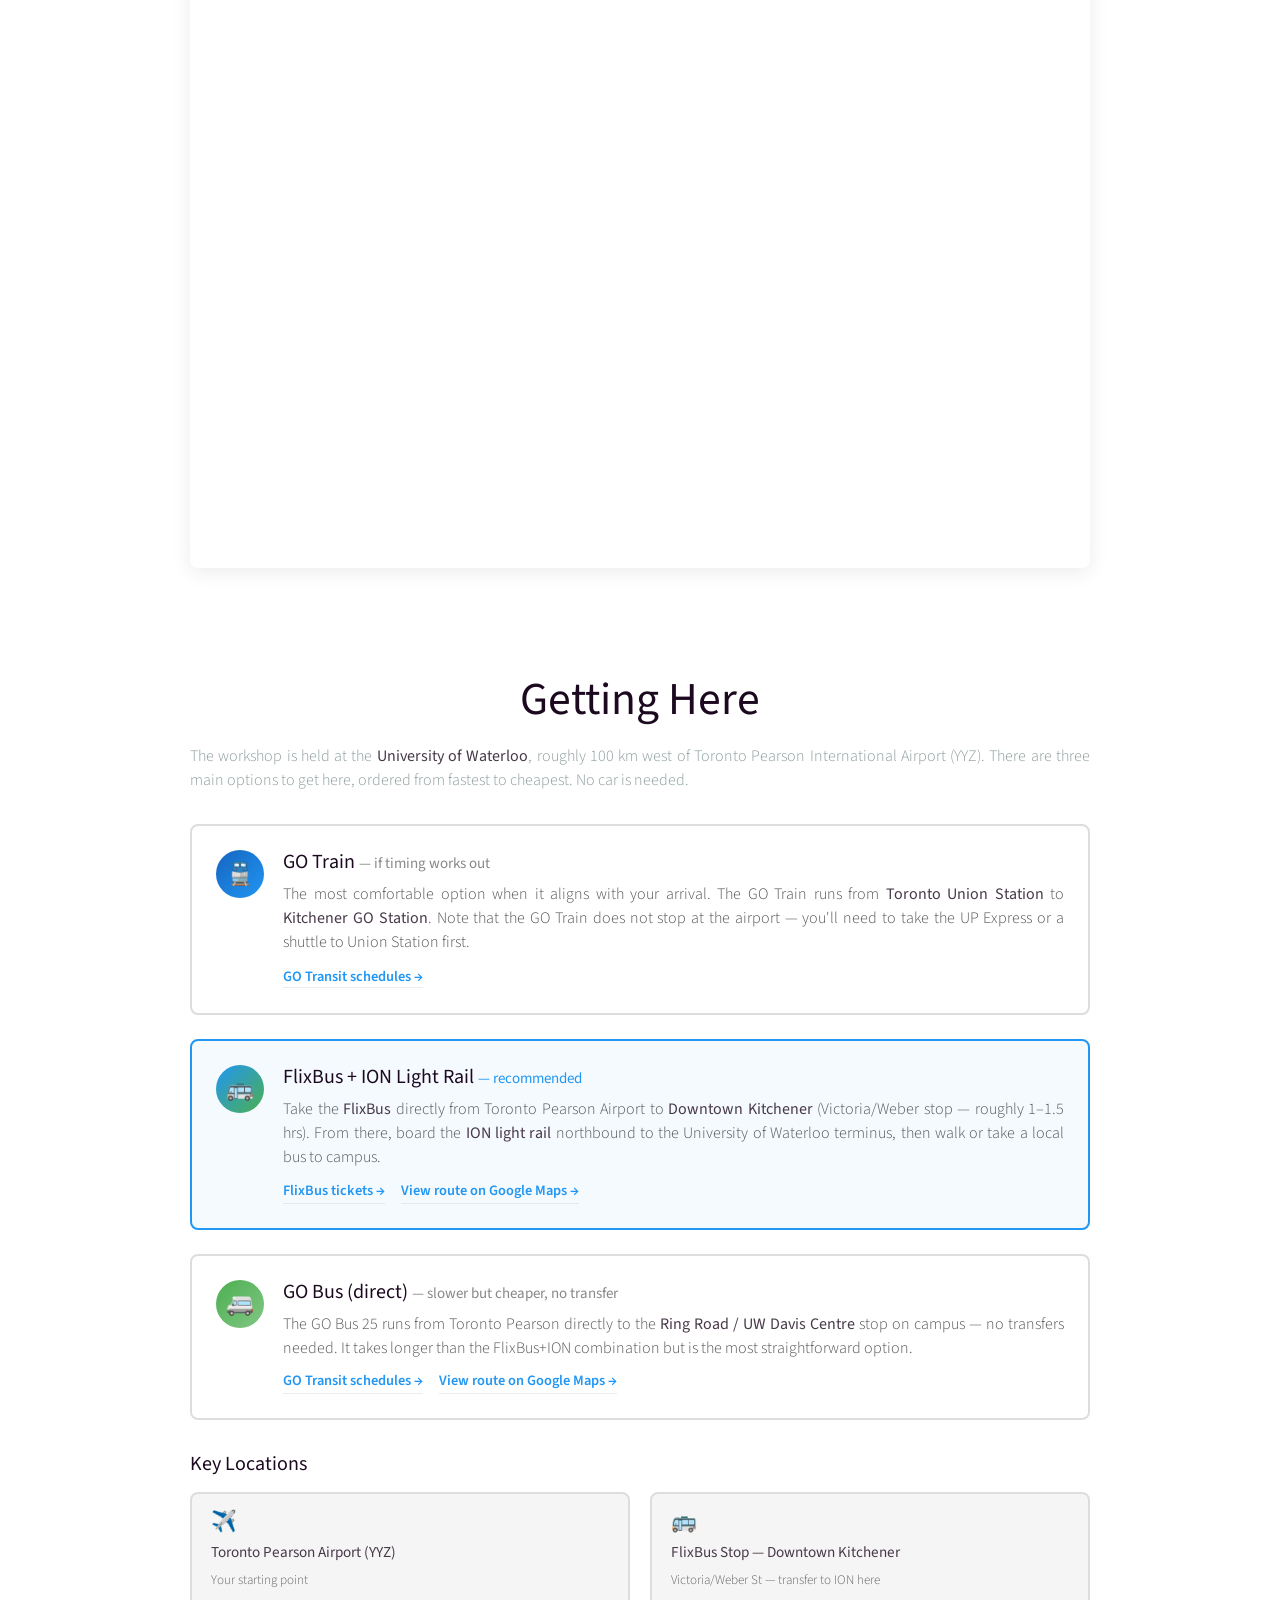
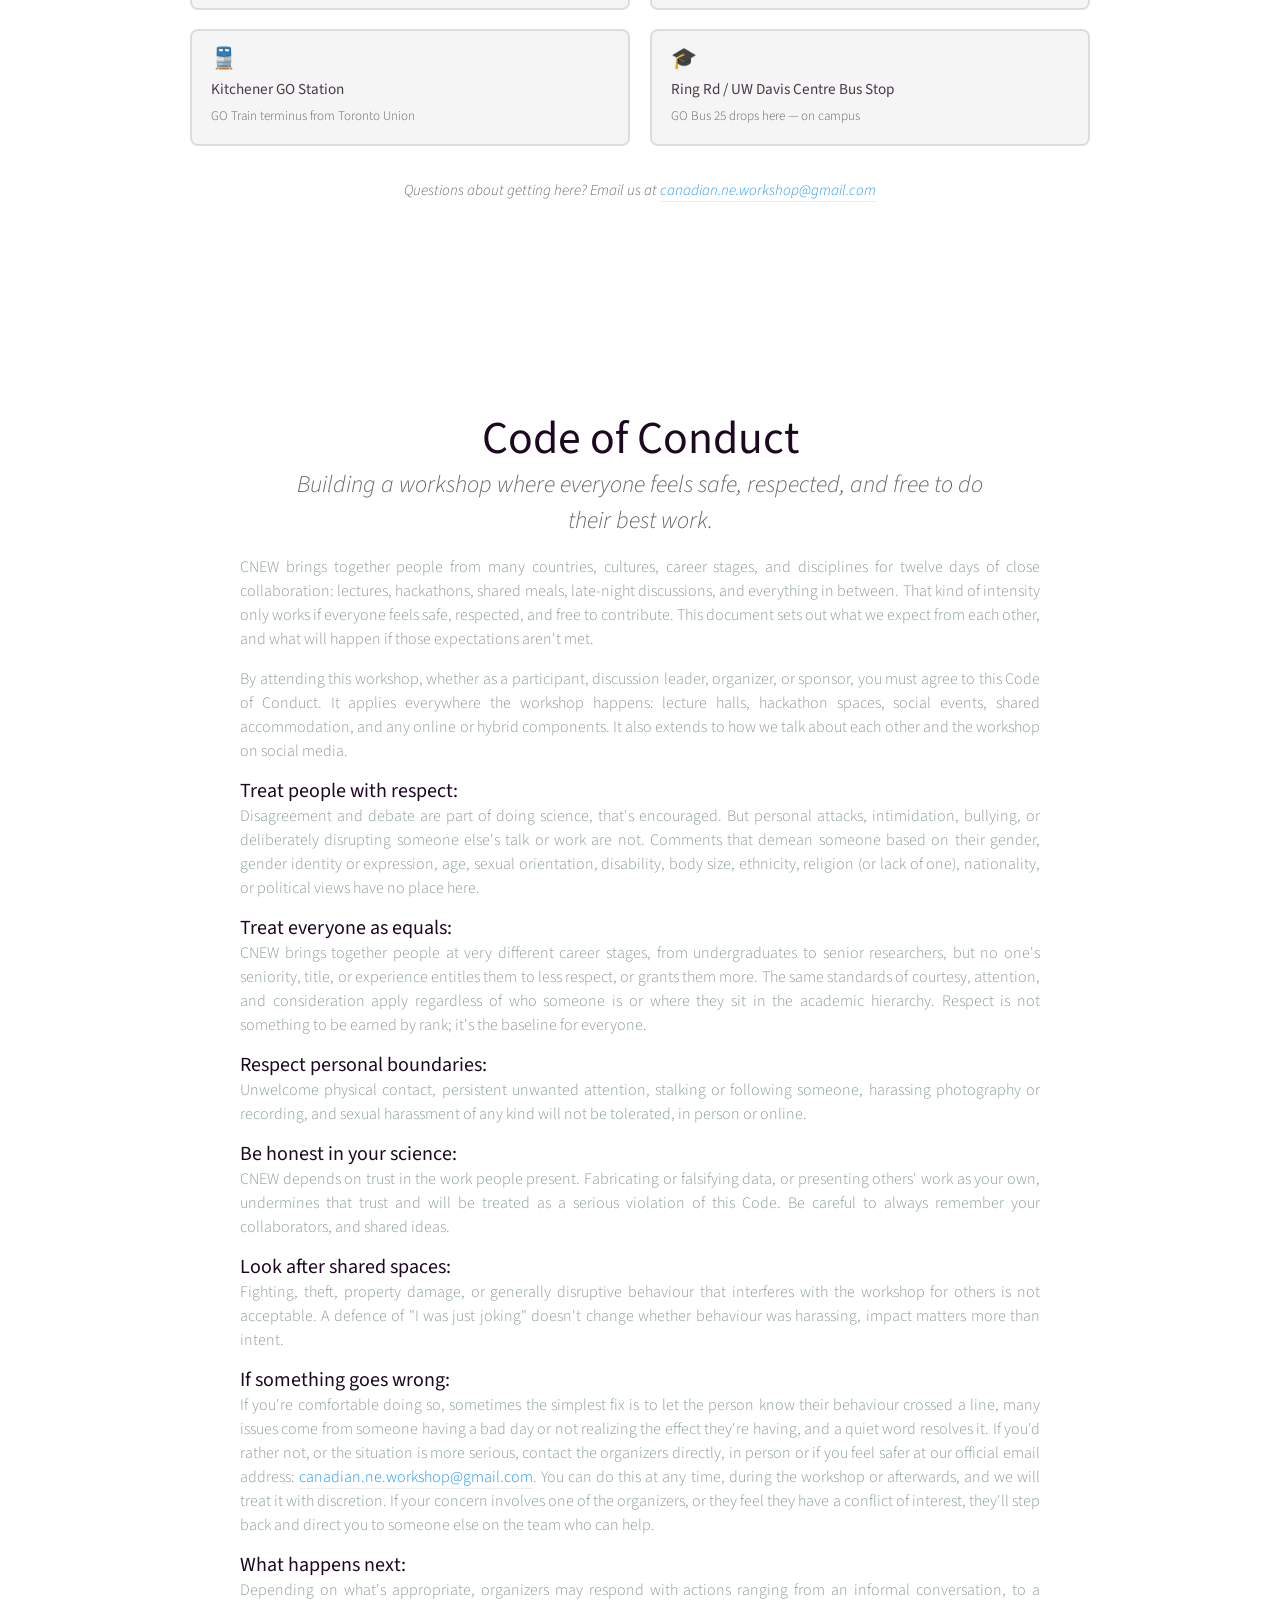
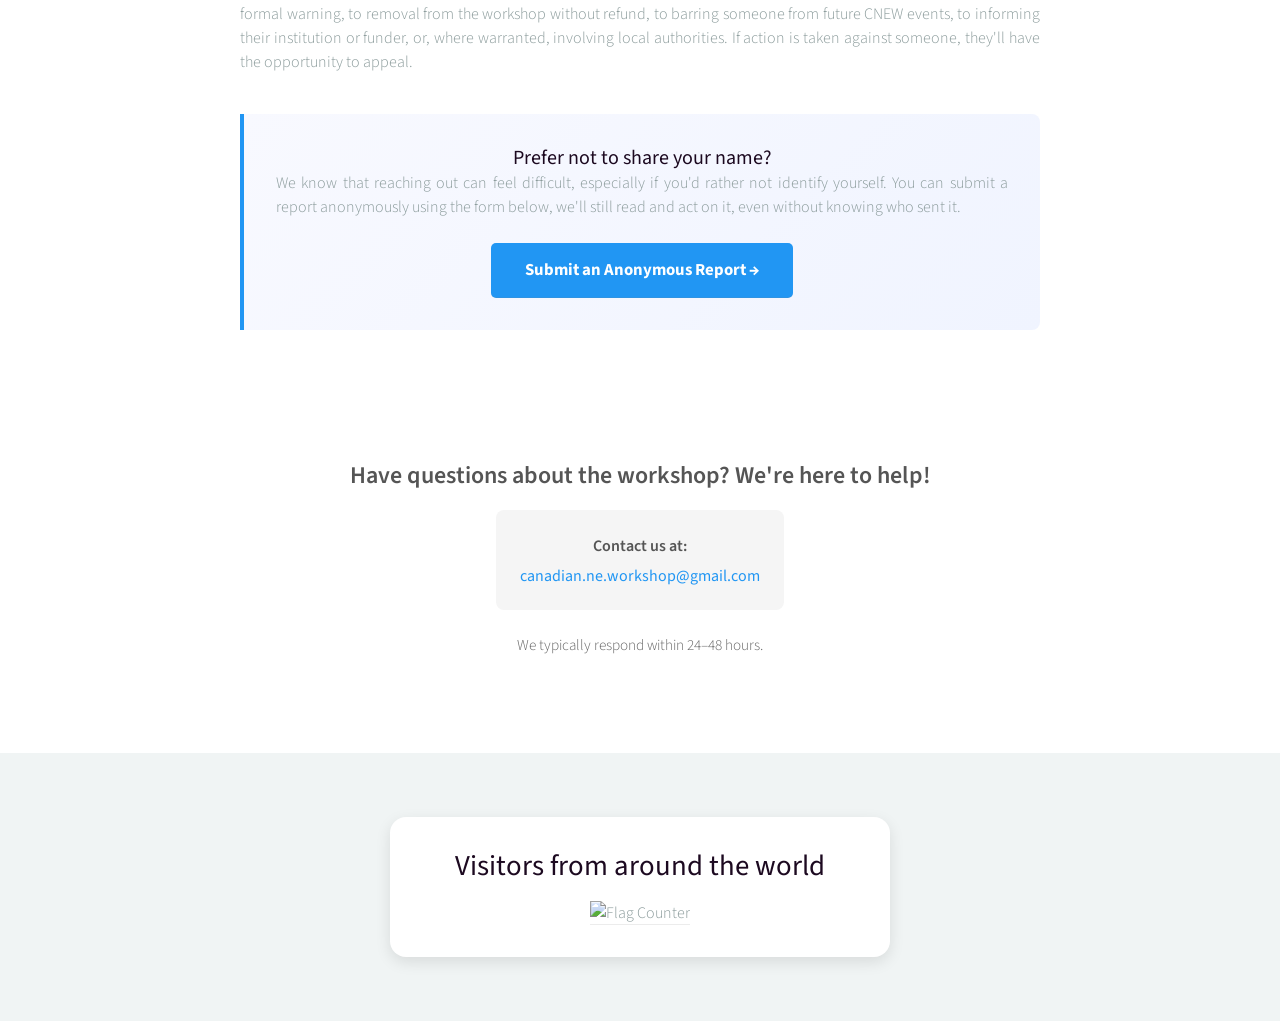
==== commit 649dc19c: "new year" ====
--- a/index.html
+++ b/index.html
@@ -314,7 +314,7 @@
 			<section id="dates" class="container special" style="scroll-margin-top: 140px;">
 				<header><h2>Dates &amp; Venue</h2></header>
 				<div style="max-width: 900px; margin: 0 auto; text-align: center;">
-					<h3 style="margin-top: 1em;">June 15–26, 2026</h3>
+					<h3 style="margin-top: 1em;">June 14–25, 2027</h3>
 					<h4>University of Waterloo, Waterloo, Ontario, Canada</h4>
 				</div>
 			</section>
@@ -362,7 +362,7 @@
 						<p style="margin-top: 0.5em; font-size: 0.85em; color: #666; font-style: italic;">Exchange rates updated daily</p>
 					</div>
 					<p style="margin-top: 1.5em; text-align: left;">
-						The registration fee includes workshop attendance <strong>for the full 12-day duration (June 15–26)</strong>, daily lunch, daily coffee breaks, final banquet, and access to all workshop facilities and events. Accommodation is NOT provided in the registration fee.
+						The registration fee includes workshop attendance <strong>for the full 12-day duration (June 14–25)</strong>, daily lunch, daily coffee breaks, final banquet, and access to all workshop facilities and events. Accommodation is NOT provided in the registration fee.
 					</p>
 				</div>
 			</section>
@@ -375,14 +375,14 @@
 				<div style="max-width: 900px; margin: 0 auto; text-align: center;">
 					<div style="margin: 1.5em auto; padding: 1em; background-color: #fff3cd; border-left: 4px solid #ffc107; border-radius: 4px; max-width: 600px;">
 						<p style="margin: 0; color: #856404;">
-							<strong>Application Deadline: April 20, 2026</strong><br/>
+							<strong>It will be communicated soon ...</strong><br/>
 							You will receive a decision and registration details within one to two weeks of your application being received. Please get in touch if you have not heard back in this time frame.<br/><br/>
-							<strong>Invited Discussion Leaders Deadline: March 9, 2026</strong>
+							<strong>Invited Discussion Leaders Deadline: It will be communicated soon ...</strong>
 						</p>
 					</div>
 					<div style="margin-top: 2em; padding: 2em; background-color: #f5f5f5; border: 2px solid #ddd; border-radius: 8px;">
 						<h3 style="margin-top: 0; margin-bottom: 0.5em; font-size: 1.2em;">Application Form</h3>
-						<p style="margin-bottom: 1em;">Complete the application form to register for CNEW 2026</p>
+						<p style="margin-bottom: 1em;">Complete the application form to register for CNEW 2027</p>
 						<p style="margin-bottom: 1.5em; font-size: 1.1em; color: #555; font-weight: bold;">
 							Upon decision, you will receive a letter of invitation as soon as possible for VISA application purposes.
 						</p>
@@ -487,59 +487,59 @@
 						</div>
 					</div>
 
-					<!-- Ján Antolík -->
-					<div class="leader-card">
-						<div style="background: linear-gradient(135deg, #1b5e20 0%, #2e7d32 100%); padding: 2em 1.5em 1.5em; text-align: center;">
-							<img src="images/people/jan.jpeg" alt="Ján Antolík" class="leader-photo" />
-							<h3 style="color:#fff; margin:0.75em 0 0.1em; font-size:1.1em;">Ján Antolík</h3>
-							<p style="color:#A5D6A7; margin:0; font-size:0.85em;">Charles University, Prague</p>
-						</div>
-						<div class="leader-body">
-							<div style="margin-bottom:0.75em;">
-								<span class="tag tag-lecture">Discussion</span>
-								<span class="tag tag-tutorial">Tutorial</span>
-							</div>
-							<div class="leader-talks">
-								<h4>Visual Processing & Sensory Coding</h4>
-								<p>How visual information is transformed across the stages of the visual hierarchy to form everyday perception — bridging large-scale spiking network models, rate-based models, and machine learning.</p>
-								<h4>Neuroprosthetic Vision Restoration</h4>
-								<p>Applying computational neuroscience to design stimulation protocols for future sensory prosthetic systems, from biological modelling to practical implant design.</p>
-								<h4>Tutorial: Quantified Self & Teaching with Neurons</h4>
-								<p>An hands-on session exploring self-tracking data through a neuroscience lens, and pedagogical approaches for teaching computational concepts with spiking models.</p>
-							</div>
-							<div class="project-box">
-								<h5>Project Ideas</h5>
-								<p>Model a stage of the visual hierarchy and benchmark it against neural recordings · Design a closed-loop stimulation protocol for a simplified prosthetic vision system · Apply sensory coding principles to compress or denoise real-world visual data</p>
-							</div>
-						</div>
-					</div>
-
-				<!-- Elena Petri -->
-				<div class="leader-card">
-					<div style="background: linear-gradient(135deg, #4a148c 0%, #6a1b9a 100%); padding: 2em 1.5em 1.5em; text-align: center;">
-					   <img src="images/people/elena.jpg" alt="Elena Petri" class="leader-photo" />
-					   <h3 style="color:#fff; margin:0.75em 0 0.1em; font-size:1.1em;">Elena Petri</h3>
-					   <p style="color:#CE93D8; margin:0; font-size:0.85em;">Eindhoven University of Technology</p>
-					</div>
-					<div class="leader-body">
-					   <div style="margin-bottom:0.75em;">
-						  <span class="tag tag-lecture">Talk</span>
-						  <span class="tag tag-tutorial">Tutorial</span>
-					   </div>
-					   <div class="leader-talks">
-						  <h4>“Neuromorphic control through the eyes of hybrid systems”</h4>
-						  <p>An introduction to neuromorphic approaches to control engineering. We discuss how theoretical tools from hybrid dynamical systems and event-triggered control and estimation can be used to model, analyze and design spiking controllers with guarantees.</p>
-						  <h4>Spiking Controllers for Different Control Problems</h4>
-						  <p>How spiking control architectures can address classical control objectives such as stabilization, regulation, and rhythmic control — and the advantages they may offer compared to classical techniques. Case studies include neuromorphic control for nuclear fusion plasma fueling using ice pellets.</p>
-						  <h4>Tutorial: From Event-Based Control to Spiking Control Systems</h4>
-						  <p>A hands-on session bridging classical control questions and tools with neuromorphic design — covering how to model and analyze closed-loop systems with spikes by exploiting their hybrid and event-based nature.</p>
-					   </div>
-					   <div class="project-box">
-						  <h5>Project Ideas</h5>
-						  <p>Design and analyze a neuromorphic controller for different control objectives · Compare spiking vs. classical controllers · Investigate open questions in spiking-based control</p>
-					   </div>
-					</div>
-				</div>
+<!--					&lt;!&ndash; Ján Antolík &ndash;&gt;-->
+<!--					<div class="leader-card">-->
+<!--						<div style="background: linear-gradient(135deg, #1b5e20 0%, #2e7d32 100%); padding: 2em 1.5em 1.5em; text-align: center;">-->
+<!--							<img src="images/people/jan.jpeg" alt="Ján Antolík" class="leader-photo" />-->
+<!--							<h3 style="color:#fff; margin:0.75em 0 0.1em; font-size:1.1em;">Ján Antolík</h3>-->
+<!--							<p style="color:#A5D6A7; margin:0; font-size:0.85em;">Charles University, Prague</p>-->
+<!--						</div>-->
+<!--						<div class="leader-body">-->
+<!--							<div style="margin-bottom:0.75em;">-->
+<!--								<span class="tag tag-lecture">Discussion</span>-->
+<!--								<span class="tag tag-tutorial">Tutorial</span>-->
+<!--							</div>-->
+<!--							<div class="leader-talks">-->
+<!--								<h4>Visual Processing & Sensory Coding</h4>-->
+<!--								<p>How visual information is transformed across the stages of the visual hierarchy to form everyday perception — bridging large-scale spiking network models, rate-based models, and machine learning.</p>-->
+<!--								<h4>Neuroprosthetic Vision Restoration</h4>-->
+<!--								<p>Applying computational neuroscience to design stimulation protocols for future sensory prosthetic systems, from biological modelling to practical implant design.</p>-->
+<!--								<h4>Tutorial: Quantified Self & Teaching with Neurons</h4>-->
+<!--								<p>An hands-on session exploring self-tracking data through a neuroscience lens, and pedagogical approaches for teaching computational concepts with spiking models.</p>-->
+<!--							</div>-->
+<!--							<div class="project-box">-->
+<!--								<h5>Project Ideas</h5>-->
+<!--								<p>Model a stage of the visual hierarchy and benchmark it against neural recordings · Design a closed-loop stimulation protocol for a simplified prosthetic vision system · Apply sensory coding principles to compress or denoise real-world visual data</p>-->
+<!--							</div>-->
+<!--						</div>-->
+<!--					</div>-->
+
+<!--				&lt;!&ndash; Elena Petri &ndash;&gt;-->
+<!--				<div class="leader-card">-->
+<!--					<div style="background: linear-gradient(135deg, #4a148c 0%, #6a1b9a 100%); padding: 2em 1.5em 1.5em; text-align: center;">-->
+<!--					   <img src="images/people/elena.jpg" alt="Elena Petri" class="leader-photo" />-->
+<!--					   <h3 style="color:#fff; margin:0.75em 0 0.1em; font-size:1.1em;">Elena Petri</h3>-->
+<!--					   <p style="color:#CE93D8; margin:0; font-size:0.85em;">Eindhoven University of Technology</p>-->
+<!--					</div>-->
+<!--					<div class="leader-body">-->
+<!--					   <div style="margin-bottom:0.75em;">-->
+<!--						  <span class="tag tag-lecture">Talk</span>-->
+<!--						  <span class="tag tag-tutorial">Tutorial</span>-->
+<!--					   </div>-->
+<!--					   <div class="leader-talks">-->
+<!--						  <h4>“Neuromorphic control through the eyes of hybrid systems”</h4>-->
+<!--						  <p>An introduction to neuromorphic approaches to control engineering. We discuss how theoretical tools from hybrid dynamical systems and event-triggered control and estimation can be used to model, analyze and design spiking controllers with guarantees.</p>-->
+<!--						  <h4>Spiking Controllers for Different Control Problems</h4>-->
+<!--						  <p>How spiking control architectures can address classical control objectives such as stabilization, regulation, and rhythmic control — and the advantages they may offer compared to classical techniques. Case studies include neuromorphic control for nuclear fusion plasma fueling using ice pellets.</p>-->
+<!--						  <h4>Tutorial: From Event-Based Control to Spiking Control Systems</h4>-->
+<!--						  <p>A hands-on session bridging classical control questions and tools with neuromorphic design — covering how to model and analyze closed-loop systems with spikes by exploiting their hybrid and event-based nature.</p>-->
+<!--					   </div>-->
+<!--					   <div class="project-box">-->
+<!--						  <h5>Project Ideas</h5>-->
+<!--						  <p>Design and analyze a neuromorphic controller for different control objectives · Compare spiking vs. classical controllers · Investigate open questions in spiking-based control</p>-->
+<!--					   </div>-->
+<!--					</div>-->
+<!--				</div>-->
 
 					<!-- Jamie Knight -->
 					<div class="leader-card">
@@ -568,27 +568,27 @@
 						</div>
 					</div>
 
-					<!-- Nolan Shaw -->
-					<div class="leader-card">
-						<div style="background: linear-gradient(135deg, #37474f 0%, #546e7a 100%); padding: 2em 1.5em 1.5em; text-align: center;">
-							<img src="images/people/nolan.png" alt="Nolan Shaw" class="leader-photo" />
-							<h3 style="color:#fff; margin:0.75em 0 0.1em; font-size:1.1em;">Nolan Shaw</h3>
-							<p style="color:#CFD8DC; margin:0; font-size:0.85em;">Mount Royal University</p>
-						</div>
-						<div class="leader-body">
-							<div style="margin-bottom:0.75em;">
-								<span class="tag tag-lecture">Discussion</span>
-								<span class="tag tag-tutorial">Tutorial</span>
-							</div>
-							<div class="leader-talks">
-								<h4>What does it really mean to “compute”?</h4>
-								<p>The observation that functional programming (born of the lambda calculus) and imperative programming (born of the Turing machine) are equivalent is foundational to computer science. Yet, there’s a substantial imbalance in the visibility of these two paradigms. Imperative programming is essentially the de facto model of computation in the world today. Through it, we emphasise state and data; computation is a game of manipulating symbols, and the properties of those symbols are important above all else.
-
-								Meanwhile, functional programming eschews what’s “inside” the symbols. Primitive types are fairly close to vacuous, and there’s little distinction between data and functions between data. From this lens, a different emphasis emerges. I argue that the (real) spirit of computation—composition and abstraction—is more easily seen from this lens, where suggested best practices in imperative approaches become core pillars. This switch in thinking is made rigorous by category theory, and suggests a broader, philosophical shift from noun-based ways of thinking to verb-based ones.</p>
-							</div>
-
-						</div>
-					</div>
+<!--					&lt;!&ndash; Nolan Shaw &ndash;&gt;-->
+<!--					<div class="leader-card">-->
+<!--						<div style="background: linear-gradient(135deg, #37474f 0%, #546e7a 100%); padding: 2em 1.5em 1.5em; text-align: center;">-->
+<!--							<img src="images/people/nolan.png" alt="Nolan Shaw" class="leader-photo" />-->
+<!--							<h3 style="color:#fff; margin:0.75em 0 0.1em; font-size:1.1em;">Nolan Shaw</h3>-->
+<!--							<p style="color:#CFD8DC; margin:0; font-size:0.85em;">Mount Royal University</p>-->
+<!--						</div>-->
+<!--						<div class="leader-body">-->
+<!--							<div style="margin-bottom:0.75em;">-->
+<!--								<span class="tag tag-lecture">Discussion</span>-->
+<!--								<span class="tag tag-tutorial">Tutorial</span>-->
+<!--							</div>-->
+<!--							<div class="leader-talks">-->
+<!--								<h4>What does it really mean to “compute”?</h4>-->
+<!--								<p>The observation that functional programming (born of the lambda calculus) and imperative programming (born of the Turing machine) are equivalent is foundational to computer science. Yet, there’s a substantial imbalance in the visibility of these two paradigms. Imperative programming is essentially the de facto model of computation in the world today. Through it, we emphasise state and data; computation is a game of manipulating symbols, and the properties of those symbols are important above all else.-->
+
+<!--								Meanwhile, functional programming eschews what’s “inside” the symbols. Primitive types are fairly close to vacuous, and there’s little distinction between data and functions between data. From this lens, a different emphasis emerges. I argue that the (real) spirit of computation—composition and abstraction—is more easily seen from this lens, where suggested best practices in imperative approaches become core pillars. This switch in thinking is made rigorous by category theory, and suggests a broader, philosophical shift from noun-based ways of thinking to verb-based ones.</p>-->
+<!--							</div>-->
+
+<!--						</div>-->
+<!--					</div>-->
 
 					<!-- Terry Stewart -->
 					<div class="leader-card">
@@ -671,115 +671,115 @@
 						</div>
 					</div>
 
-					<!-- Brad Aimone -->
-					<div class="leader-card">
-						<div style="background: linear-gradient(135deg, #bf360c 0%, #e64a19 100%); padding: 2em 1.5em 1.5em; text-align: center;">
-							<img src="images/people/brad.jpg" alt="Brad Aimone" class="leader-photo" />
-							<h3 style="color:#fff; margin:0.75em 0 0.1em; font-size:1.1em;">Brad Aimone</h3>
-							<p style="color:#B2EBF2; margin:0; font-size:0.85em;">Sandia National Laboratories</p>
-						</div>
-						<div class="leader-body">
-							<div style="margin-bottom:0.75em;">
-								<span class="tag tag-lecture">Discussion</span>
-								<span class="tag tag-tutorial">Tutorial</span>
-							</div>
-							<div class="leader-talks">
-								<h4>Neuromorphic algorithms for scientific computing</h4>
-								<p>Due to increasing power costs, neuromorphic computing is starting to be explored for large-scale scientific computing applications. We will discuss how classic compute algorithms, such as random walk simulations and graph analytics can be accelerated on neuromorphic hardware.
-								</p>
-								<h4>A theoretical framework for neuromorphic computing</h4>
-								<p>We will discuss how neuromorphic algorithms scale compared to their conventional counterparts and what this means in terms of algorithms suitability for neuromorphic implementation. </p>
-								<h4>Tutorial: NeuroFEM </h4>
-								<p>Hands-on introduction to directly solving Finite Element Method (FEM) problems using spiking neural networks.</p>
-							</div>
-							<!--<div class="project-box">
-								<h5>Project Ideas</h5>
-								<p>Implement a spiking neural SLAM system using VSA-encoded spatial representations · Build a neuromorphic Markov Chain Monte Carlo sampler · Apply VSA-based exploration strategies to a simulated robot navigation task</p>
-							</div>-->
-						</div>
-					</div>
-					<!-- Ernst Niebur -->
-					<div class="leader-card">
-						<div style="background: linear-gradient(135deg, #1a237e 0%, #283593 100%); padding: 2em 1.5em 1.5em; text-align: center;">
-							<img src="images/people/niebur.jpg" alt="Ernst Niebur" class="leader-photo" />
-							<h3 style="color:#fff; margin:0.75em 0 0.1em; font-size:1.1em;">Ernst Niebur</h3>
-							<p style="color:#90CAF9; margin:0; font-size:0.85em;">Johns Hopkins University</p>
-						</div>
-						<div class="leader-body">
-							<div style="margin-bottom:0.75em;">
-								<span class="tag tag-lecture">Discussion</span>
-								<span class="tag tag-tutorial">Tutorial</span>
-							</div>
-							<div class="leader-talks">
-								<h4>Visual Selective Attention & New Developments</h4>
-								<p>How the brain selects and prioritises relevant visual information from a complex scene — covering the computational principles of selective attention in primates and recent developments in the field, including figure-ground organisation, border-ownership coding, and motion-driven saliency.</p>
-								<h4>Tutorial: The Mihalas–Niebur Neuron Model</h4>
-								<p>A hands-on introduction to the generalised integrate-and-fire Mihalas–Niebur neuron model — covering its biological motivations, its rich repertoire of spiking behaviours, and how to implement it in practice for large-scale network simulation.</p>
-							</div>
-							<div class="project-box">
-								<h5>Project Ideas</h5>
-								<p>Build a biologically-inspired pipeline from DVS event streams to scene understanding. Starting from raw events, participants will construct spatiotemporal receptive fields analogous to V1 simple and complex cells, extract edges and contours, and work towards figure-ground segmentation — motivated not by biology as a gold standard, but by the functional reasons that make this architecture necessary. The goal is to get started during the workshop and continue towards a publication afterwards.</p>
-							</div>
-						</div>
-					</div>
-
-
-					<!-- Jennifer Hasler -->
-					<div class="leader-card">
-						<div style="background: linear-gradient(135deg, #4527a0 0%, #5e35b1 100%); padding: 2em 1.5em 1.5em; text-align: center;">
-							<img src="images/people/jennifer.jpg" alt="Jennifer Hasler" class="leader-photo" />
-							<h3 style="color:#fff; margin:0.75em 0 0.1em; font-size:1.1em;">Jennifer Hasler</h3>
-							<p style="color:#D1C4E9; margin:0; font-size:0.85em;">Georgia Institute of Technology</p>
-						</div>
-						<div class="leader-body">
-							<div style="margin-bottom:0.75em;">
-								<span class="tag tag-lecture">Discussion</span>
-								<span class="tag tag-tutorial">Tutorial</span>
-							</div>
-							<div class="leader-talks">
-								<h4>Analog Neuromorphic Computing & Field Programmable Analog Arrays</h4>
-								<p>How floating-gate MOS transistors and large-scale FPAAs enable reconfigurable analog hardware that physically implements neural computation — and why analog is thousands of times more energy-efficient than digital for neuromorphic workloads.</p>
-								<h4>Computing in Memory & Low-Power Neural Systems</h4>
-								<p>The principles of in-memory computing, subthreshold transistor models of biological neurons and synapses, and how mixed-signal IC design bridges the gap between neuroscience and real hardware deployment.</p>
-								<h4>Tutorial: FPAAs for Neuromorphic Engineering</h4>
-								<p>Hands-on introduction to Field Programmable Analog Arrays — from synthesis tools to on-chip learning — showing how to map spiking neural network computations directly onto reconfigurable analog substrates.</p>
-							</div>
-							<div class="project-box">
-								<h5>Project Ideas</h5>
-								<p>Implement a spiking neuron circuit on an FPAA and benchmark its energy use against a digital equivalent · Design an analog synapse array for on-chip learning · Explore floating-gate devices as a substrate for adaptive neuromorphic memory</p>
-							</div>
-						</div>
-					</div>
-
-
-
-
-			<!-- Srikanth Ramaswamy -->
-			<div class="leader-card">
-				<div style="background: linear-gradient(135deg, #b71c1c 0%, #c62828 100%); padding: 2em 1.5em 1.5em; text-align: center;">
-					<img src="images/people/srik.jpeg" alt="Srikanth Ramaswamy" class="leader-photo" />
-					<h3 style="color:#fff; margin:0.75em 0 0.1em; font-size:1.1em;">Srikanth Ramaswamy</h3>
-					<p style="color:#FFCDD2; margin:0; font-size:0.85em;">Newcastle University</p>
-				</div>
-				<div class="leader-body">
-					<div style="margin-bottom:0.75em;">
-						<span class="tag tag-lecture">Discussion</span>
-						<span class="tag tag-tutorial">Tutorial</span>
-					</div>
-					<div class="leader-talks">
-						<h4>Neuromodulation & Neocortical Network Dynamics</h4>
-						<p>How neuromodulatory systems shape the activity of cortical networks — drawing on experimental neurophysiology and large-scale data-driven simulations developed at the Blue Brain Project, EPFL.</p>
-						<h4>Data-Driven In Silico Brain Reconstruction</h4>
-						<p>The principles behind reconstructing brain regions computationally: how experimental data constrains model building, and what large-scale simulations reveal about emergent network behaviour.</p>
-						<h4>Tutorial: Large-Scale Biologically Detailed Network Modelling</h4>
-						<p>Hands-on introduction to building and running biophysically detailed spiking network models, informed by Blue Brain Project tools and methodology.</p>
-					</div>
-					<div class="project-box">
-						<h5>Project Ideas</h5>
-						<p>Simulate a neocortical microcircuit and probe the effect of neuromodulatory inputs · Compare neuromodulated vs. baseline network dynamics · Build a reduced model capturing key features of a detailed Blue Brain reconstruction</p>
-					</div>
-				</div>
-			</div>
+<!--					&lt;!&ndash; Brad Aimone &ndash;&gt;-->
+<!--					<div class="leader-card">-->
+<!--						<div style="background: linear-gradient(135deg, #bf360c 0%, #e64a19 100%); padding: 2em 1.5em 1.5em; text-align: center;">-->
+<!--							<img src="images/people/brad.jpg" alt="Brad Aimone" class="leader-photo" />-->
+<!--							<h3 style="color:#fff; margin:0.75em 0 0.1em; font-size:1.1em;">Brad Aimone</h3>-->
+<!--							<p style="color:#B2EBF2; margin:0; font-size:0.85em;">Sandia National Laboratories</p>-->
+<!--						</div>-->
+<!--						<div class="leader-body">-->
+<!--							<div style="margin-bottom:0.75em;">-->
+<!--								<span class="tag tag-lecture">Discussion</span>-->
+<!--								<span class="tag tag-tutorial">Tutorial</span>-->
+<!--							</div>-->
+<!--							<div class="leader-talks">-->
+<!--								<h4>Neuromorphic algorithms for scientific computing</h4>-->
+<!--								<p>Due to increasing power costs, neuromorphic computing is starting to be explored for large-scale scientific computing applications. We will discuss how classic compute algorithms, such as random walk simulations and graph analytics can be accelerated on neuromorphic hardware.-->
+<!--								</p>-->
+<!--								<h4>A theoretical framework for neuromorphic computing</h4>-->
+<!--								<p>We will discuss how neuromorphic algorithms scale compared to their conventional counterparts and what this means in terms of algorithms suitability for neuromorphic implementation. </p>-->
+<!--								<h4>Tutorial: NeuroFEM </h4>-->
+<!--								<p>Hands-on introduction to directly solving Finite Element Method (FEM) problems using spiking neural networks.</p>-->
+<!--							</div>-->
+<!--							&lt;!&ndash;<div class="project-box">-->
+<!--								<h5>Project Ideas</h5>-->
+<!--								<p>Implement a spiking neural SLAM system using VSA-encoded spatial representations · Build a neuromorphic Markov Chain Monte Carlo sampler · Apply VSA-based exploration strategies to a simulated robot navigation task</p>-->
+<!--							</div>&ndash;&gt;-->
+<!--						</div>-->
+<!--					</div>-->
+<!--					&lt;!&ndash; Ernst Niebur &ndash;&gt;-->
+<!--					<div class="leader-card">-->
+<!--						<div style="background: linear-gradient(135deg, #1a237e 0%, #283593 100%); padding: 2em 1.5em 1.5em; text-align: center;">-->
+<!--							<img src="images/people/niebur.jpg" alt="Ernst Niebur" class="leader-photo" />-->
+<!--							<h3 style="color:#fff; margin:0.75em 0 0.1em; font-size:1.1em;">Ernst Niebur</h3>-->
+<!--							<p style="color:#90CAF9; margin:0; font-size:0.85em;">Johns Hopkins University</p>-->
+<!--						</div>-->
+<!--						<div class="leader-body">-->
+<!--							<div style="margin-bottom:0.75em;">-->
+<!--								<span class="tag tag-lecture">Discussion</span>-->
+<!--								<span class="tag tag-tutorial">Tutorial</span>-->
+<!--							</div>-->
+<!--							<div class="leader-talks">-->
+<!--								<h4>Visual Selective Attention & New Developments</h4>-->
+<!--								<p>How the brain selects and prioritises relevant visual information from a complex scene — covering the computational principles of selective attention in primates and recent developments in the field, including figure-ground organisation, border-ownership coding, and motion-driven saliency.</p>-->
+<!--								<h4>Tutorial: The Mihalas–Niebur Neuron Model</h4>-->
+<!--								<p>A hands-on introduction to the generalised integrate-and-fire Mihalas–Niebur neuron model — covering its biological motivations, its rich repertoire of spiking behaviours, and how to implement it in practice for large-scale network simulation.</p>-->
+<!--							</div>-->
+<!--							<div class="project-box">-->
+<!--								<h5>Project Ideas</h5>-->
+<!--								<p>Build a biologically-inspired pipeline from DVS event streams to scene understanding. Starting from raw events, participants will construct spatiotemporal receptive fields analogous to V1 simple and complex cells, extract edges and contours, and work towards figure-ground segmentation — motivated not by biology as a gold standard, but by the functional reasons that make this architecture necessary. The goal is to get started during the workshop and continue towards a publication afterwards.</p>-->
+<!--							</div>-->
+<!--						</div>-->
+<!--					</div>-->
+
+
+<!--					&lt;!&ndash; Jennifer Hasler &ndash;&gt;-->
+<!--					<div class="leader-card">-->
+<!--						<div style="background: linear-gradient(135deg, #4527a0 0%, #5e35b1 100%); padding: 2em 1.5em 1.5em; text-align: center;">-->
+<!--							<img src="images/people/jennifer.jpg" alt="Jennifer Hasler" class="leader-photo" />-->
+<!--							<h3 style="color:#fff; margin:0.75em 0 0.1em; font-size:1.1em;">Jennifer Hasler</h3>-->
+<!--							<p style="color:#D1C4E9; margin:0; font-size:0.85em;">Georgia Institute of Technology</p>-->
+<!--						</div>-->
+<!--						<div class="leader-body">-->
+<!--							<div style="margin-bottom:0.75em;">-->
+<!--								<span class="tag tag-lecture">Discussion</span>-->
+<!--								<span class="tag tag-tutorial">Tutorial</span>-->
+<!--							</div>-->
+<!--							<div class="leader-talks">-->
+<!--								<h4>Analog Neuromorphic Computing & Field Programmable Analog Arrays</h4>-->
+<!--								<p>How floating-gate MOS transistors and large-scale FPAAs enable reconfigurable analog hardware that physically implements neural computation — and why analog is thousands of times more energy-efficient than digital for neuromorphic workloads.</p>-->
+<!--								<h4>Computing in Memory & Low-Power Neural Systems</h4>-->
+<!--								<p>The principles of in-memory computing, subthreshold transistor models of biological neurons and synapses, and how mixed-signal IC design bridges the gap between neuroscience and real hardware deployment.</p>-->
+<!--								<h4>Tutorial: FPAAs for Neuromorphic Engineering</h4>-->
+<!--								<p>Hands-on introduction to Field Programmable Analog Arrays — from synthesis tools to on-chip learning — showing how to map spiking neural network computations directly onto reconfigurable analog substrates.</p>-->
+<!--							</div>-->
+<!--							<div class="project-box">-->
+<!--								<h5>Project Ideas</h5>-->
+<!--								<p>Implement a spiking neuron circuit on an FPAA and benchmark its energy use against a digital equivalent · Design an analog synapse array for on-chip learning · Explore floating-gate devices as a substrate for adaptive neuromorphic memory</p>-->
+<!--							</div>-->
+<!--						</div>-->
+<!--					</div>-->
+
+
+
+
+<!--			&lt;!&ndash; Srikanth Ramaswamy &ndash;&gt;-->
+<!--			<div class="leader-card">-->
+<!--				<div style="background: linear-gradient(135deg, #b71c1c 0%, #c62828 100%); padding: 2em 1.5em 1.5em; text-align: center;">-->
+<!--					<img src="images/people/srik.jpeg" alt="Srikanth Ramaswamy" class="leader-photo" />-->
+<!--					<h3 style="color:#fff; margin:0.75em 0 0.1em; font-size:1.1em;">Srikanth Ramaswamy</h3>-->
+<!--					<p style="color:#FFCDD2; margin:0; font-size:0.85em;">Newcastle University</p>-->
+<!--				</div>-->
+<!--				<div class="leader-body">-->
+<!--					<div style="margin-bottom:0.75em;">-->
+<!--						<span class="tag tag-lecture">Discussion</span>-->
+<!--						<span class="tag tag-tutorial">Tutorial</span>-->
+<!--					</div>-->
+<!--					<div class="leader-talks">-->
+<!--						<h4>Neuromodulation & Neocortical Network Dynamics</h4>-->
+<!--						<p>How neuromodulatory systems shape the activity of cortical networks — drawing on experimental neurophysiology and large-scale data-driven simulations developed at the Blue Brain Project, EPFL.</p>-->
+<!--						<h4>Data-Driven In Silico Brain Reconstruction</h4>-->
+<!--						<p>The principles behind reconstructing brain regions computationally: how experimental data constrains model building, and what large-scale simulations reveal about emergent network behaviour.</p>-->
+<!--						<h4>Tutorial: Large-Scale Biologically Detailed Network Modelling</h4>-->
+<!--						<p>Hands-on introduction to building and running biophysically detailed spiking network models, informed by Blue Brain Project tools and methodology.</p>-->
+<!--					</div>-->
+<!--					<div class="project-box">-->
+<!--						<h5>Project Ideas</h5>-->
+<!--						<p>Simulate a neocortical microcircuit and probe the effect of neuromodulatory inputs · Compare neuromodulated vs. baseline network dynamics · Build a reduced model capturing key features of a detailed Blue Brain reconstruction</p>-->
+<!--					</div>-->
+<!--				</div>-->
+<!--			</div>-->
 
 
 				</div><!-- end leaders-grid -->
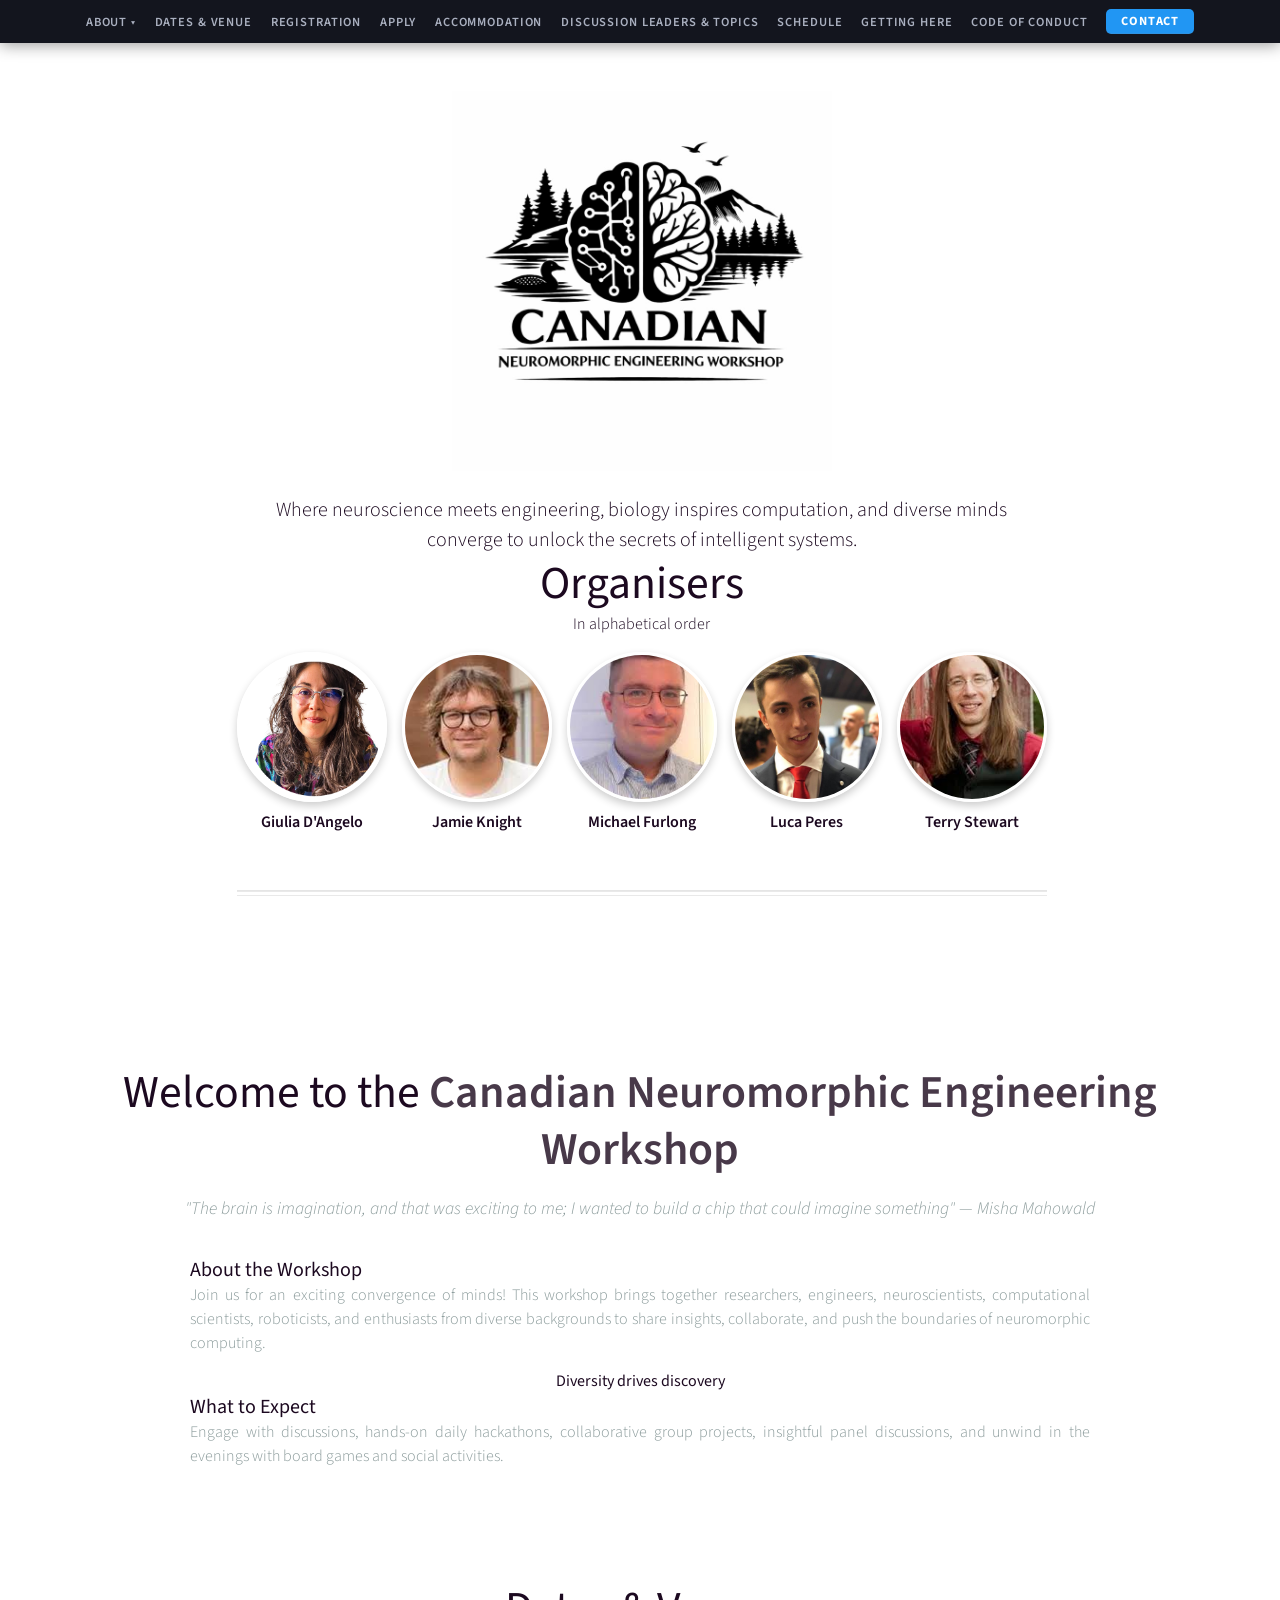
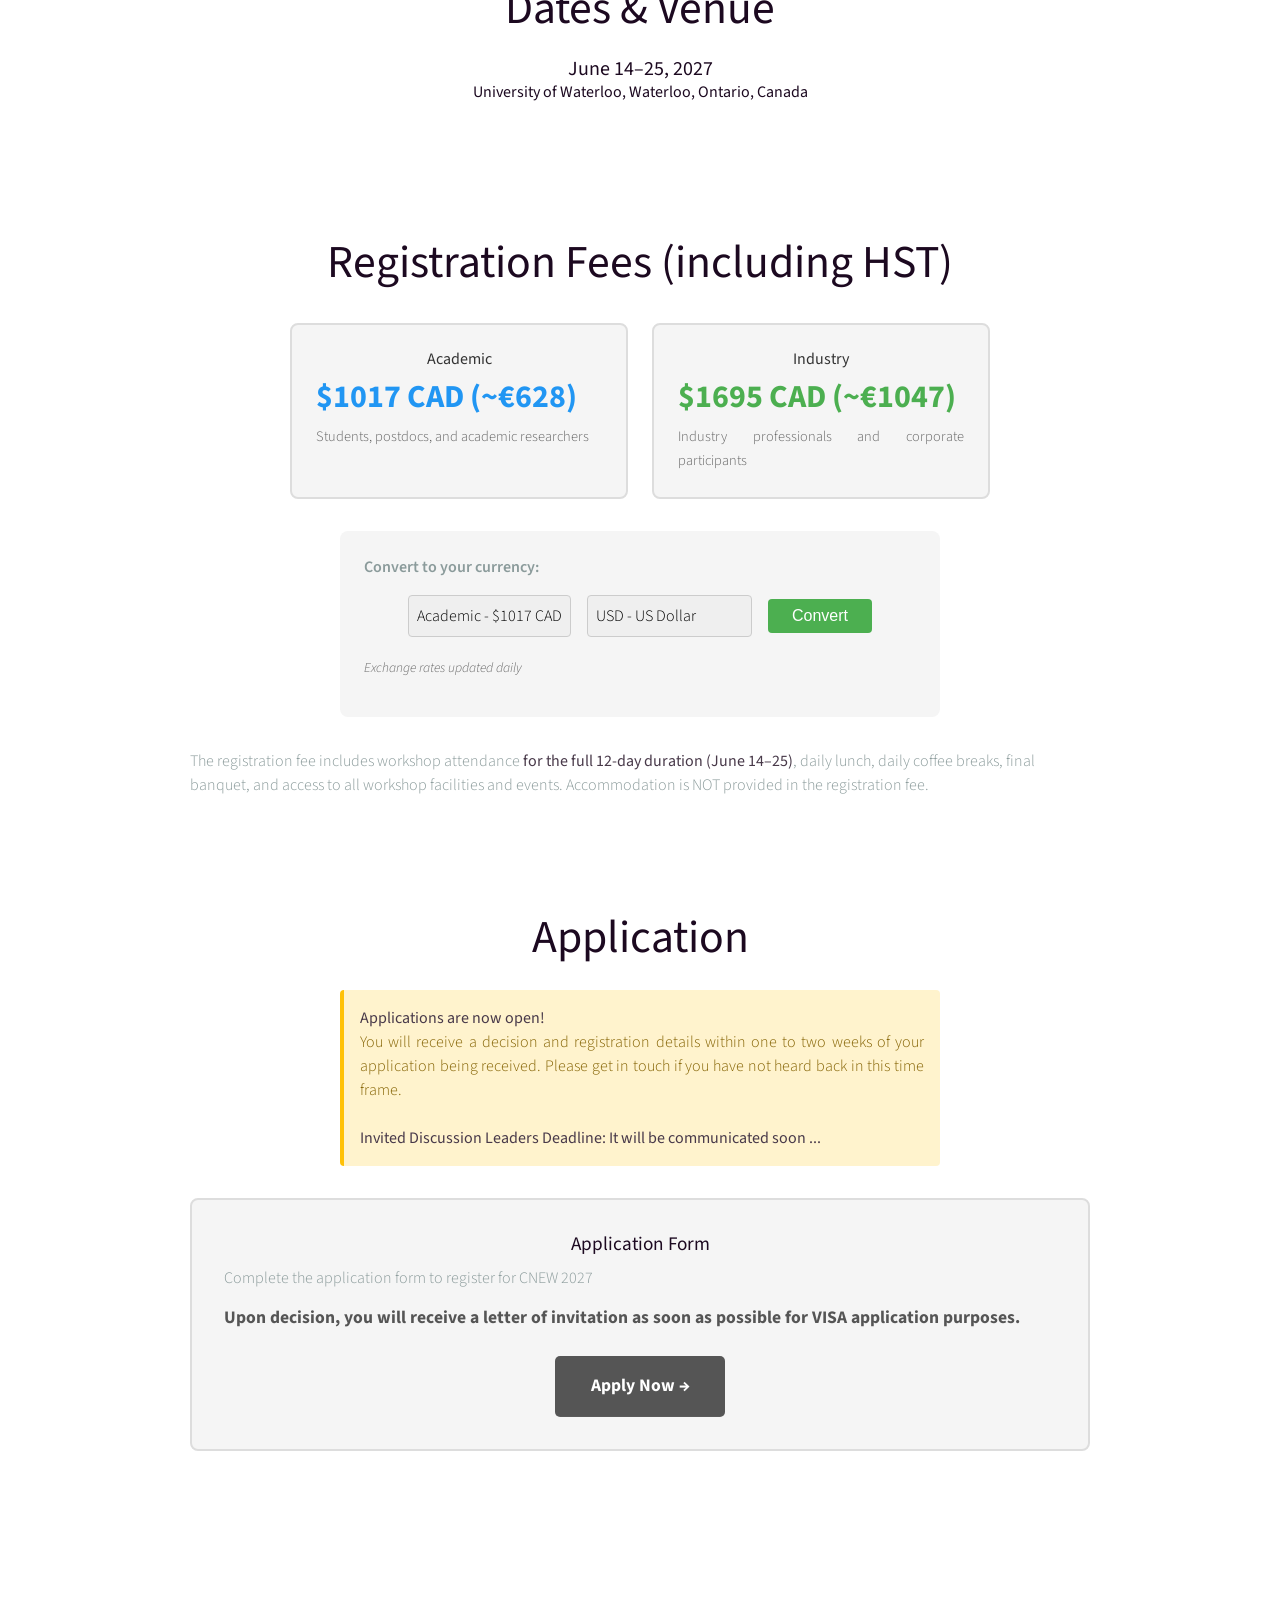
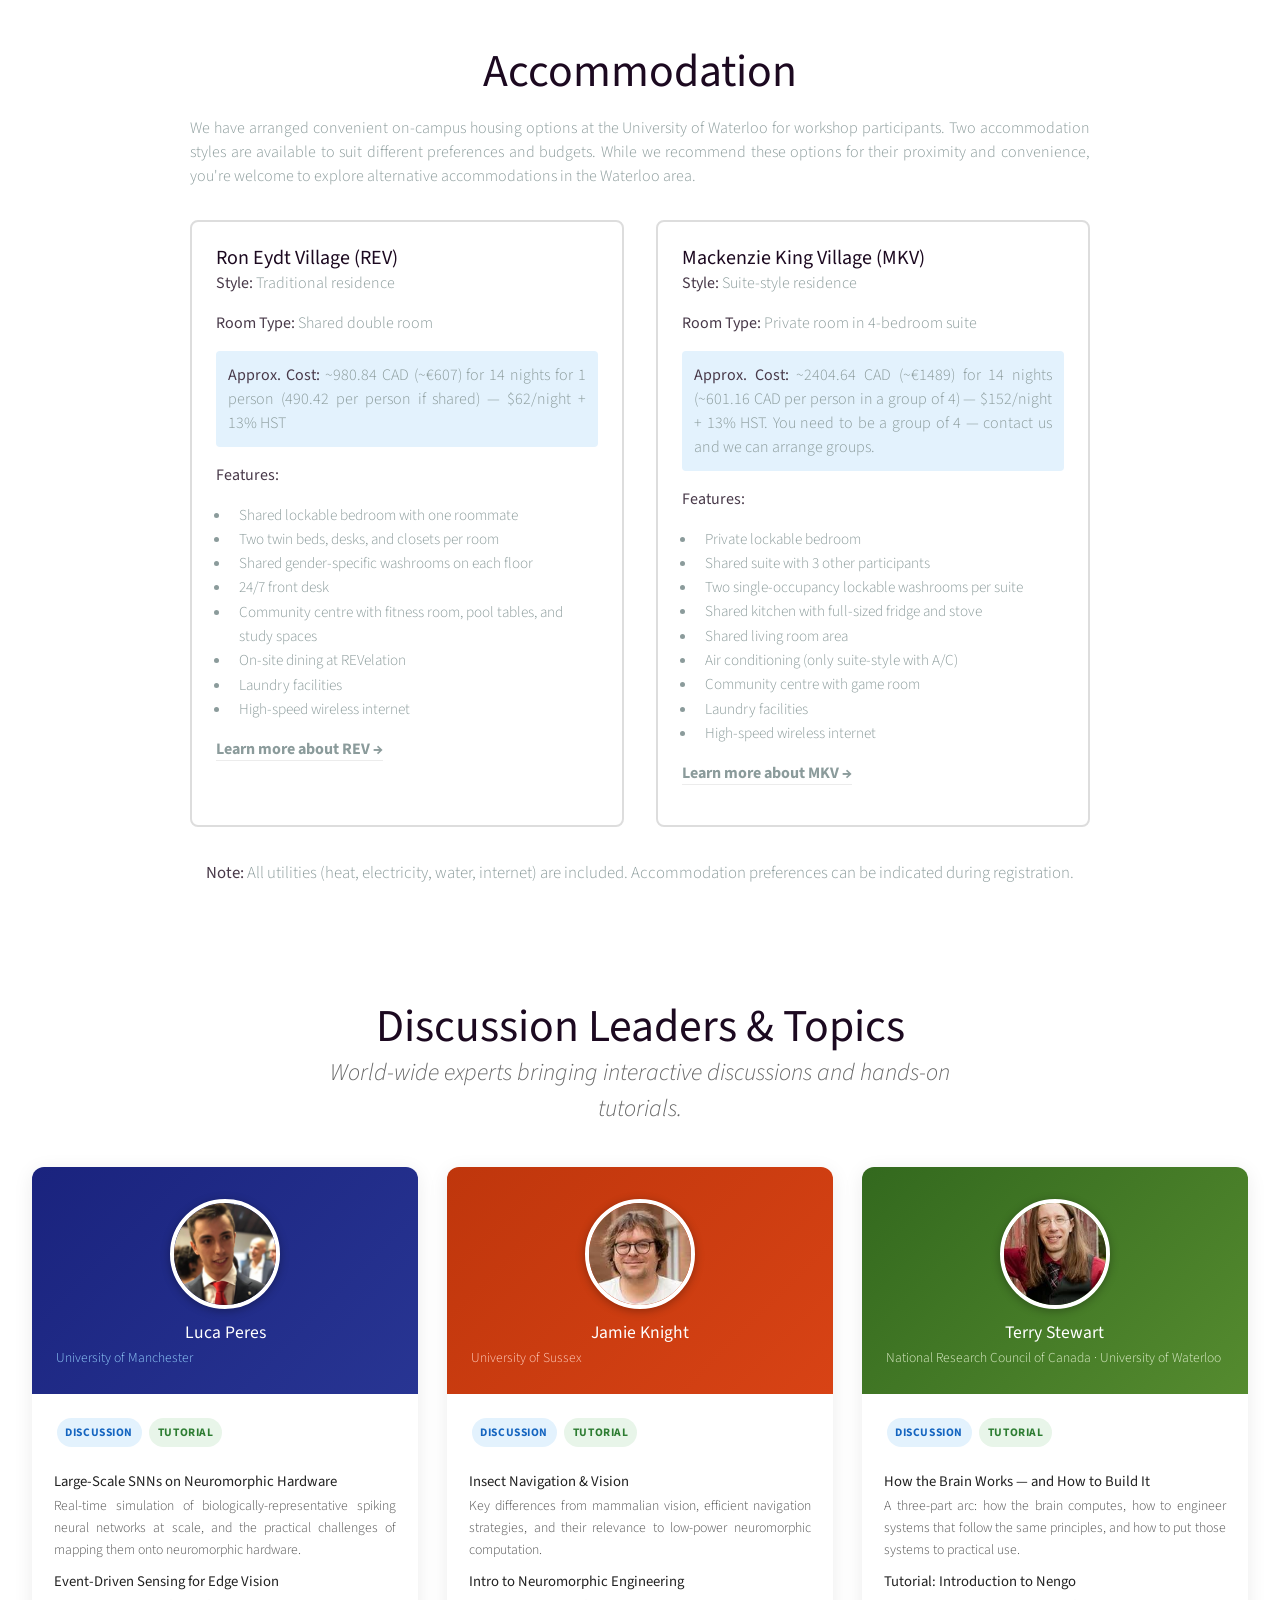
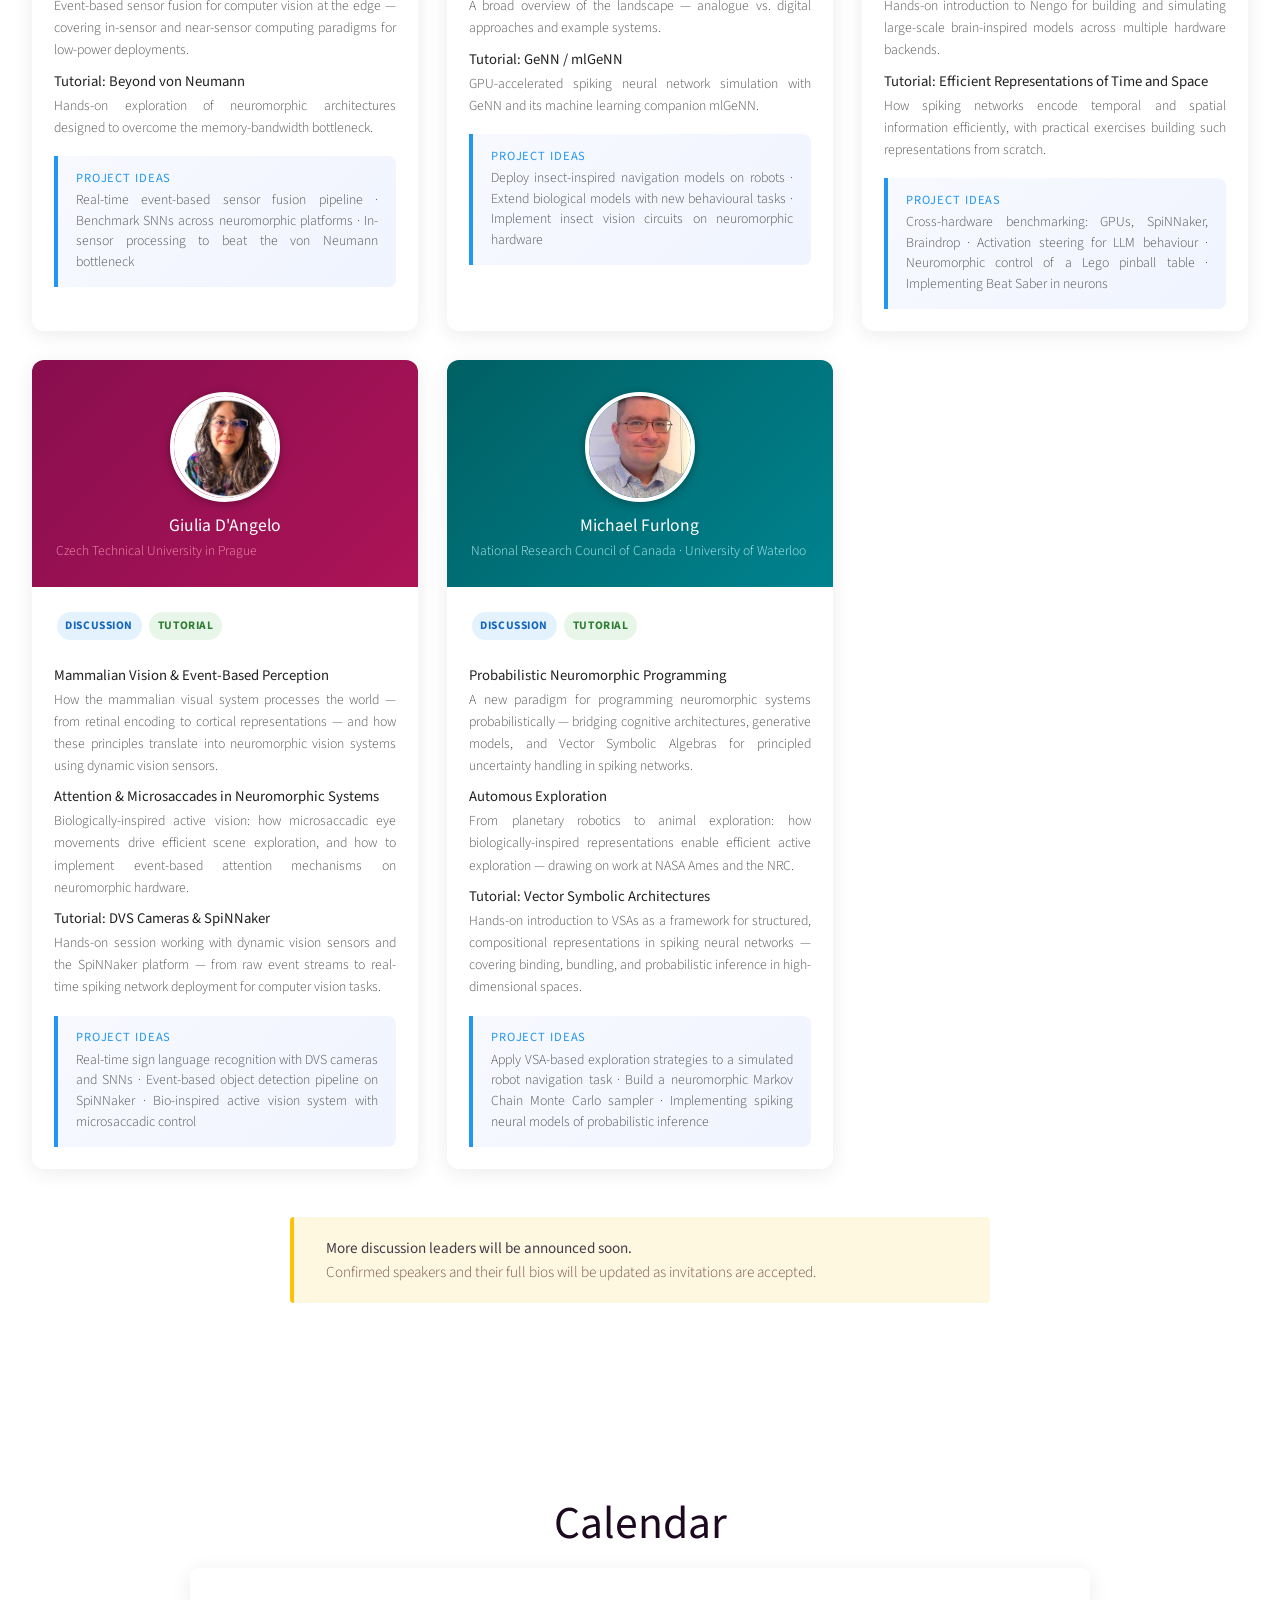
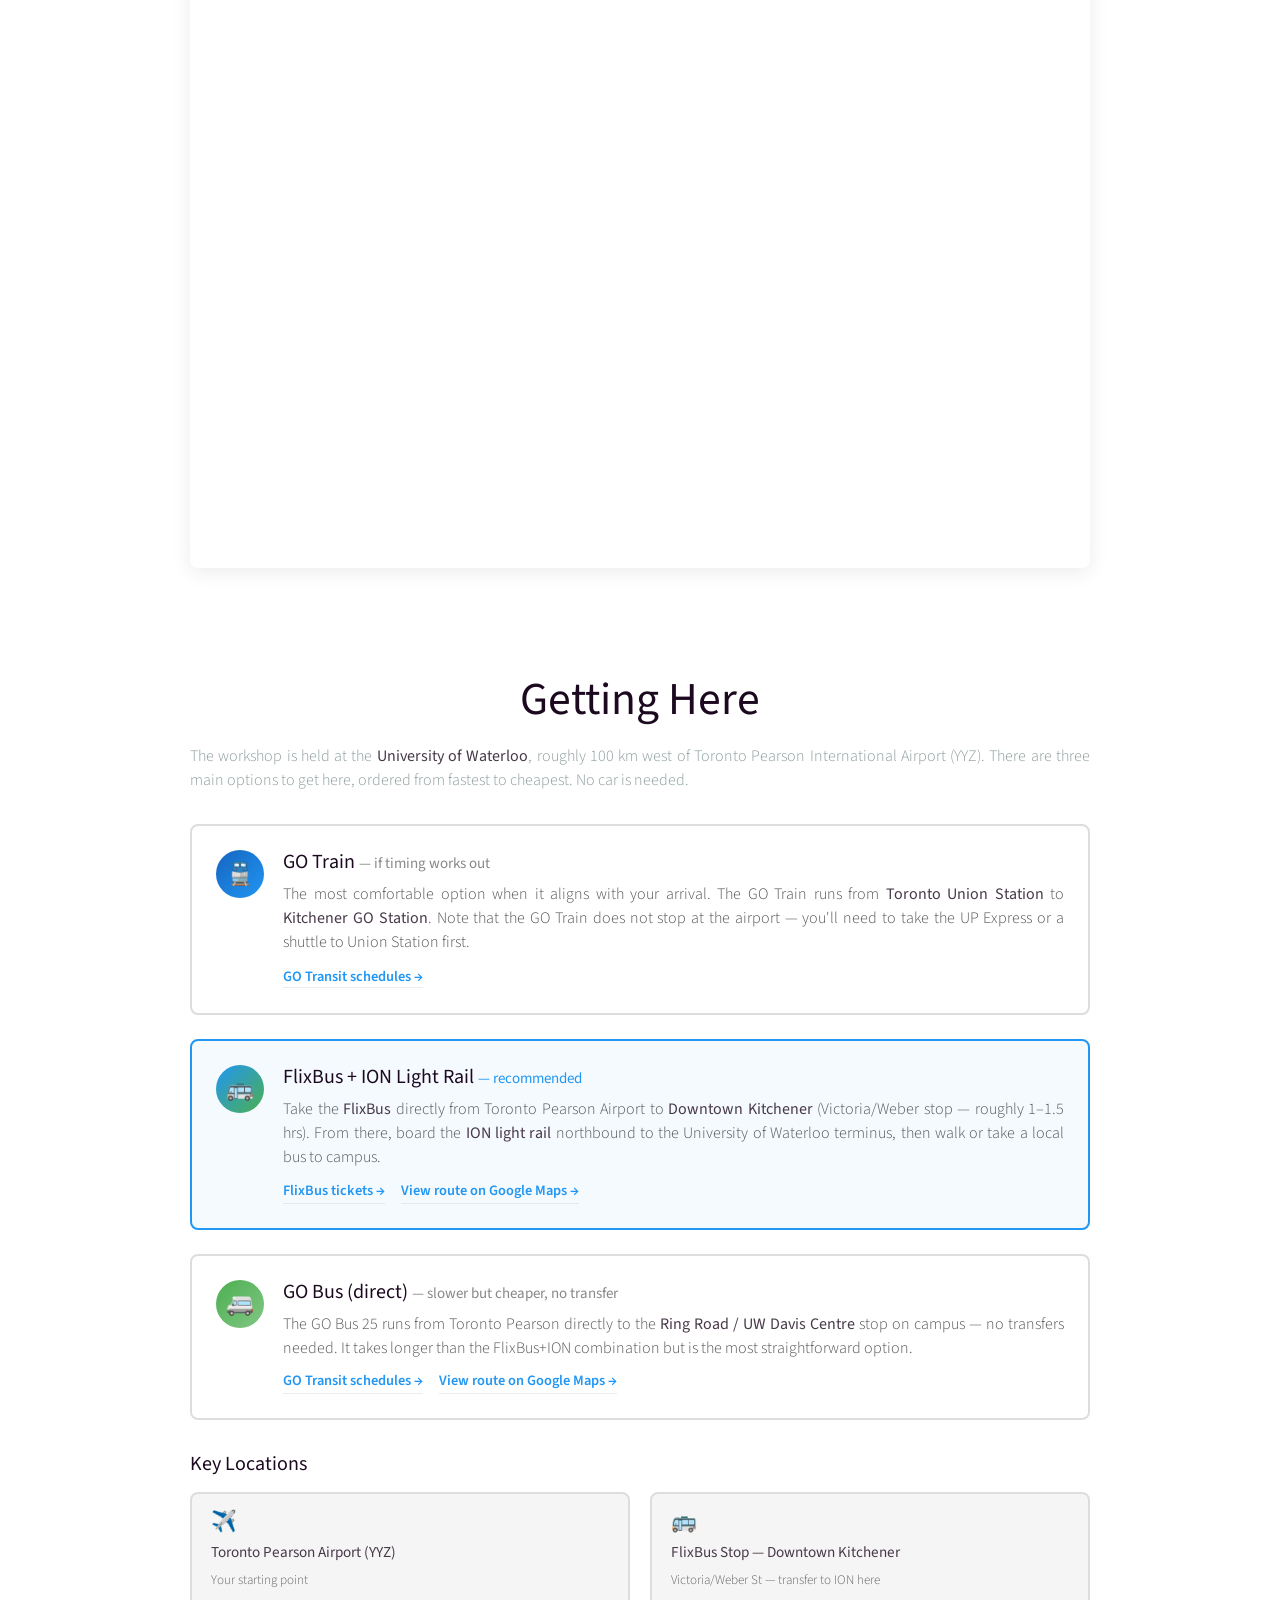
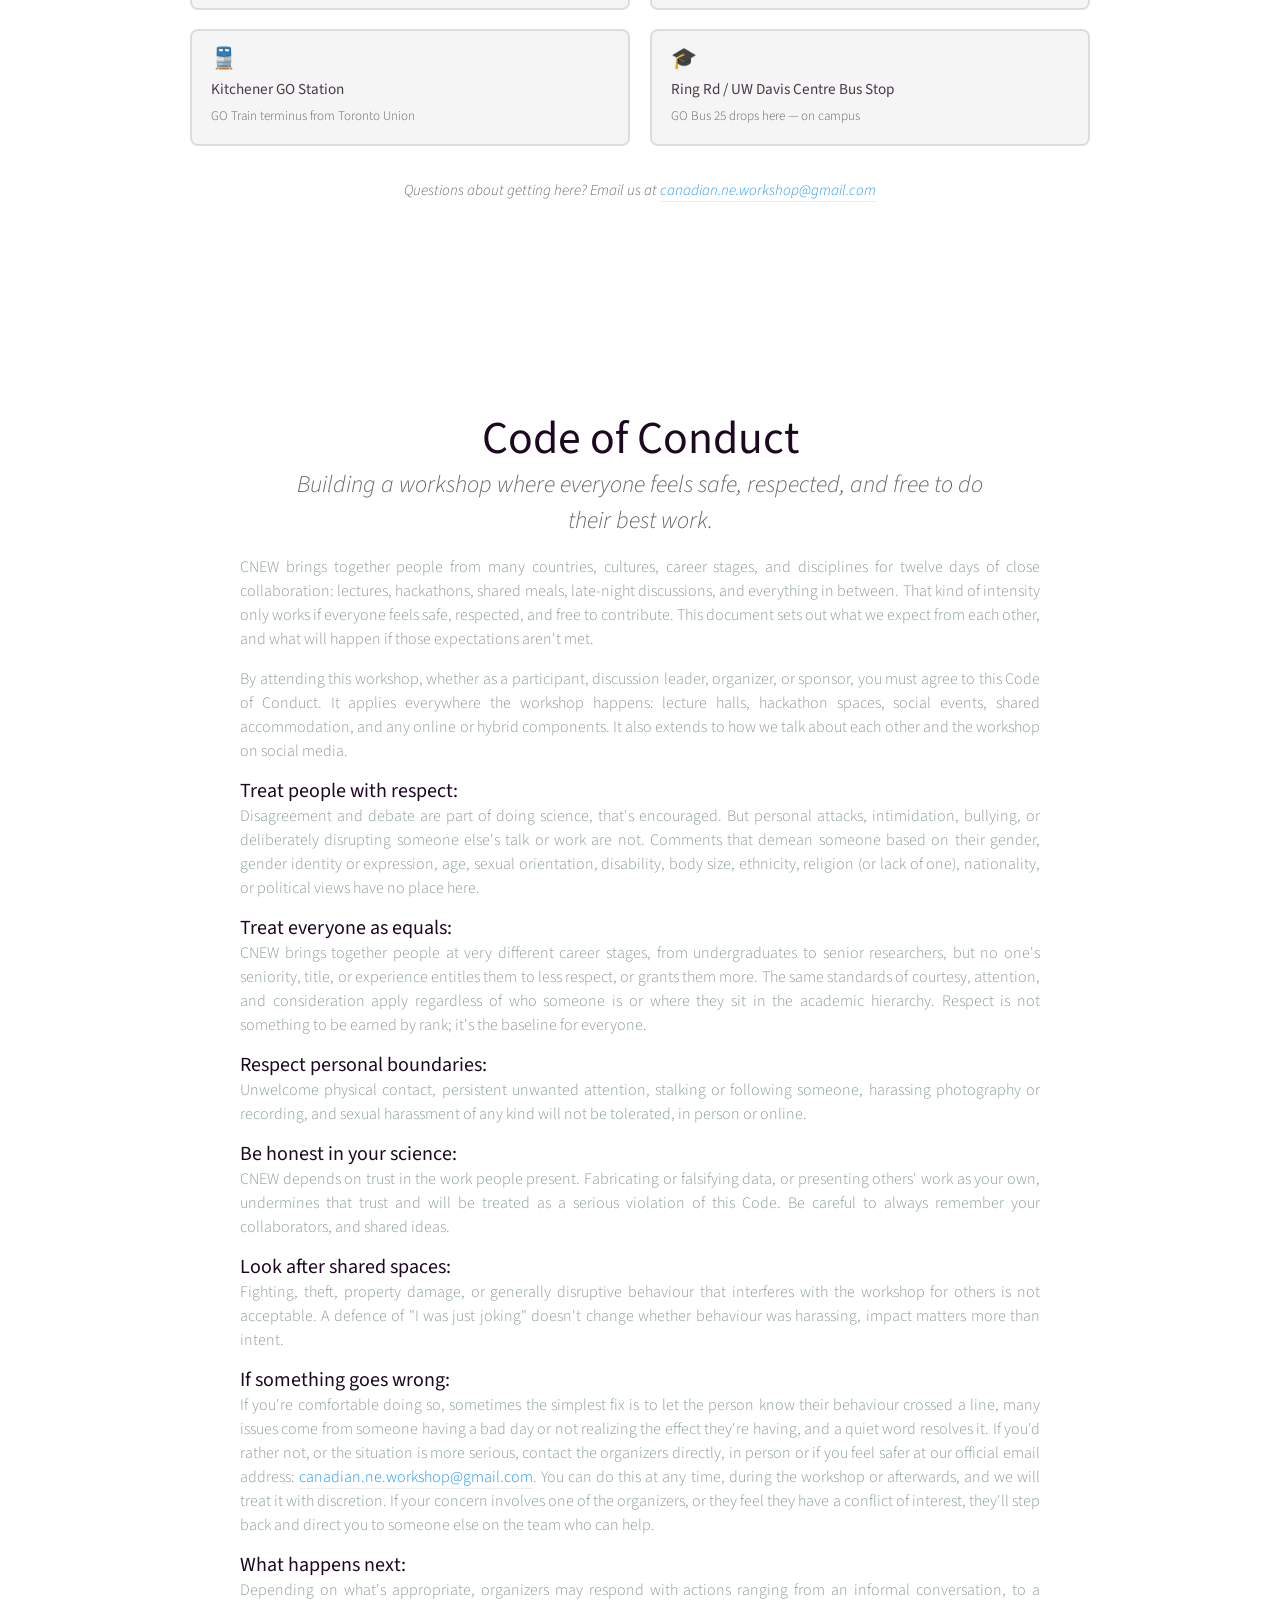
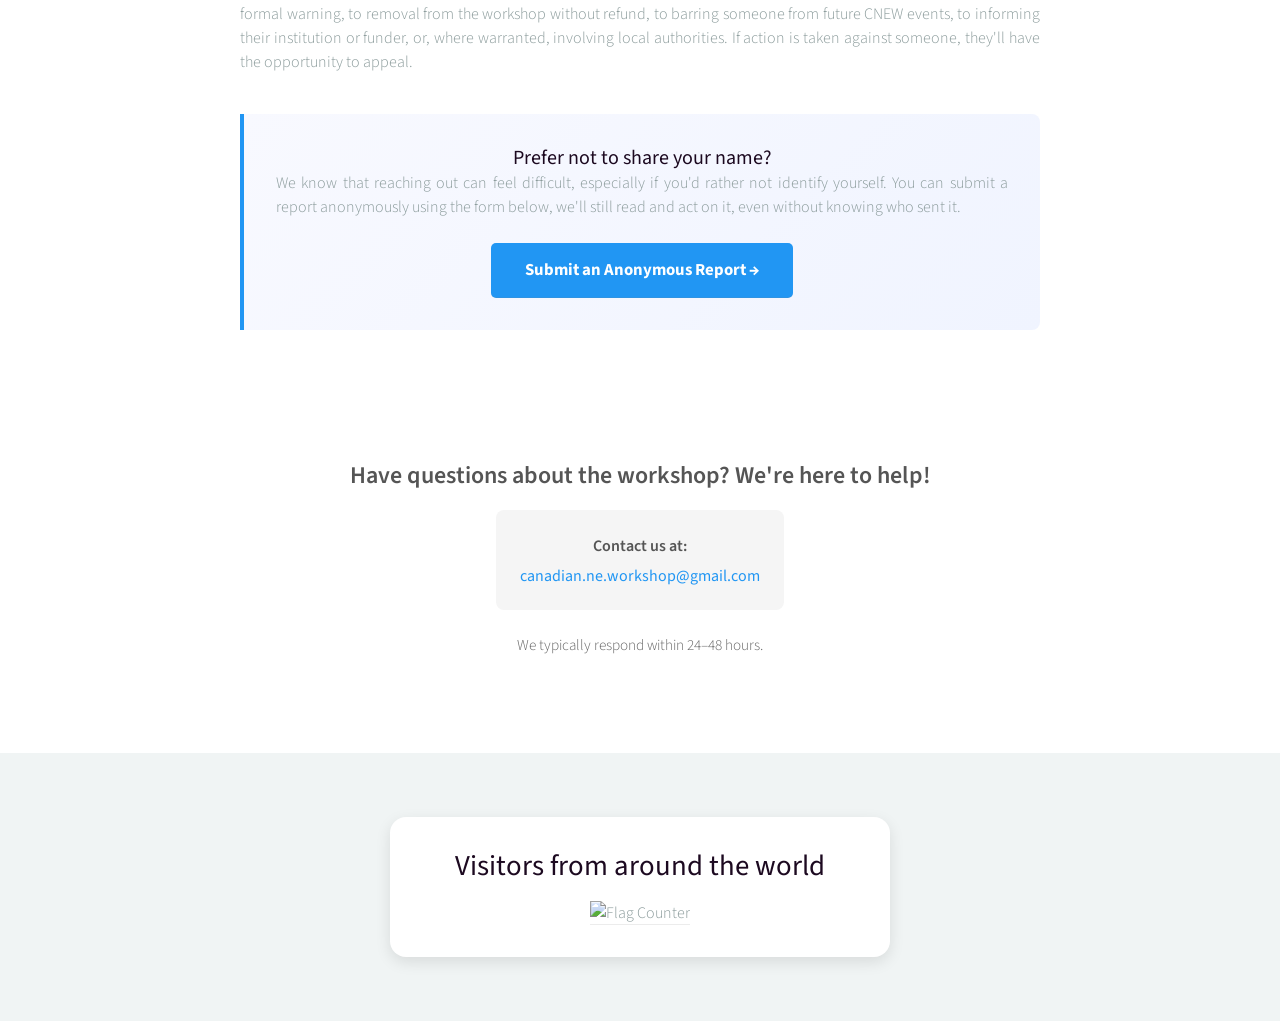
==== commit bd2b4a39: "applications open" ====
--- a/index.html
+++ b/index.html
@@ -375,7 +375,7 @@
 				<div style="max-width: 900px; margin: 0 auto; text-align: center;">
 					<div style="margin: 1.5em auto; padding: 1em; background-color: #fff3cd; border-left: 4px solid #ffc107; border-radius: 4px; max-width: 600px;">
 						<p style="margin: 0; color: #856404;">
-							<strong>It will be communicated soon ...</strong><br/>
+							<strong>Applications are now open!</strong><br/>
 							You will receive a decision and registration details within one to two weeks of your application being received. Please get in touch if you have not heard back in this time frame.<br/><br/>
 							<strong>Invited Discussion Leaders Deadline: It will be communicated soon ...</strong>
 						</p>
@@ -386,7 +386,7 @@
 						<p style="margin-bottom: 1.5em; font-size: 1.1em; color: #555; font-weight: bold;">
 							Upon decision, you will receive a letter of invitation as soon as possible for VISA application purposes.
 						</p>
-						<a href="https://docs.google.com/forms/d/e/1FAIpQLScJ1A7qGFRdMFnu68HBgNdDH4XkcD8ZbNYn6b5EWDtKeeq_yw/viewform"
+						<a href="https://docs.google.com/forms/d/e/1FAIpQLSdON_EZiP-4dvqTPsP4LezkPUIU25kC5mnPBSi3F2bbJAVbag/viewform?usp=dialog"
 						   target="_blank"
 						   style="display: inline-block; padding: 1em 2em; background-color: #555; color: white; text-decoration: none; border-radius: 5px; font-weight: bold; font-size: 1.1em;">
 							Apply Now →
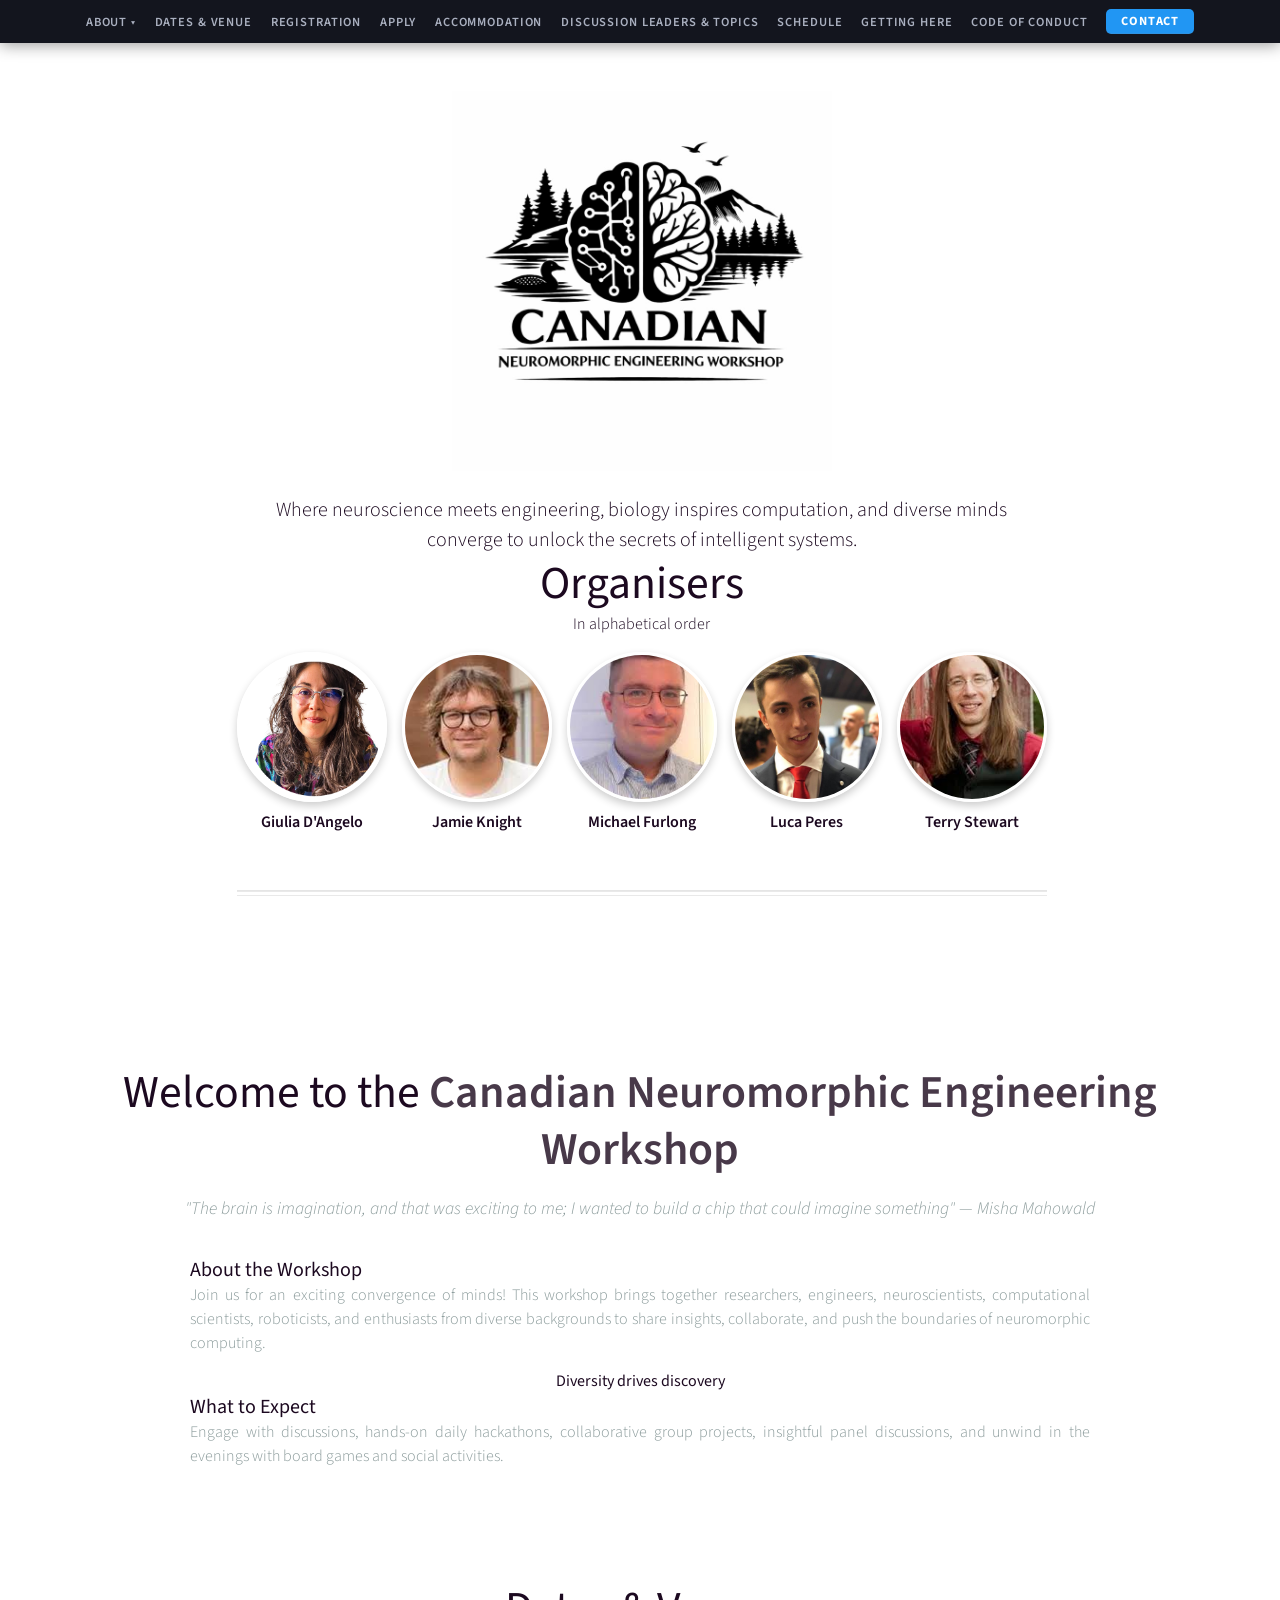
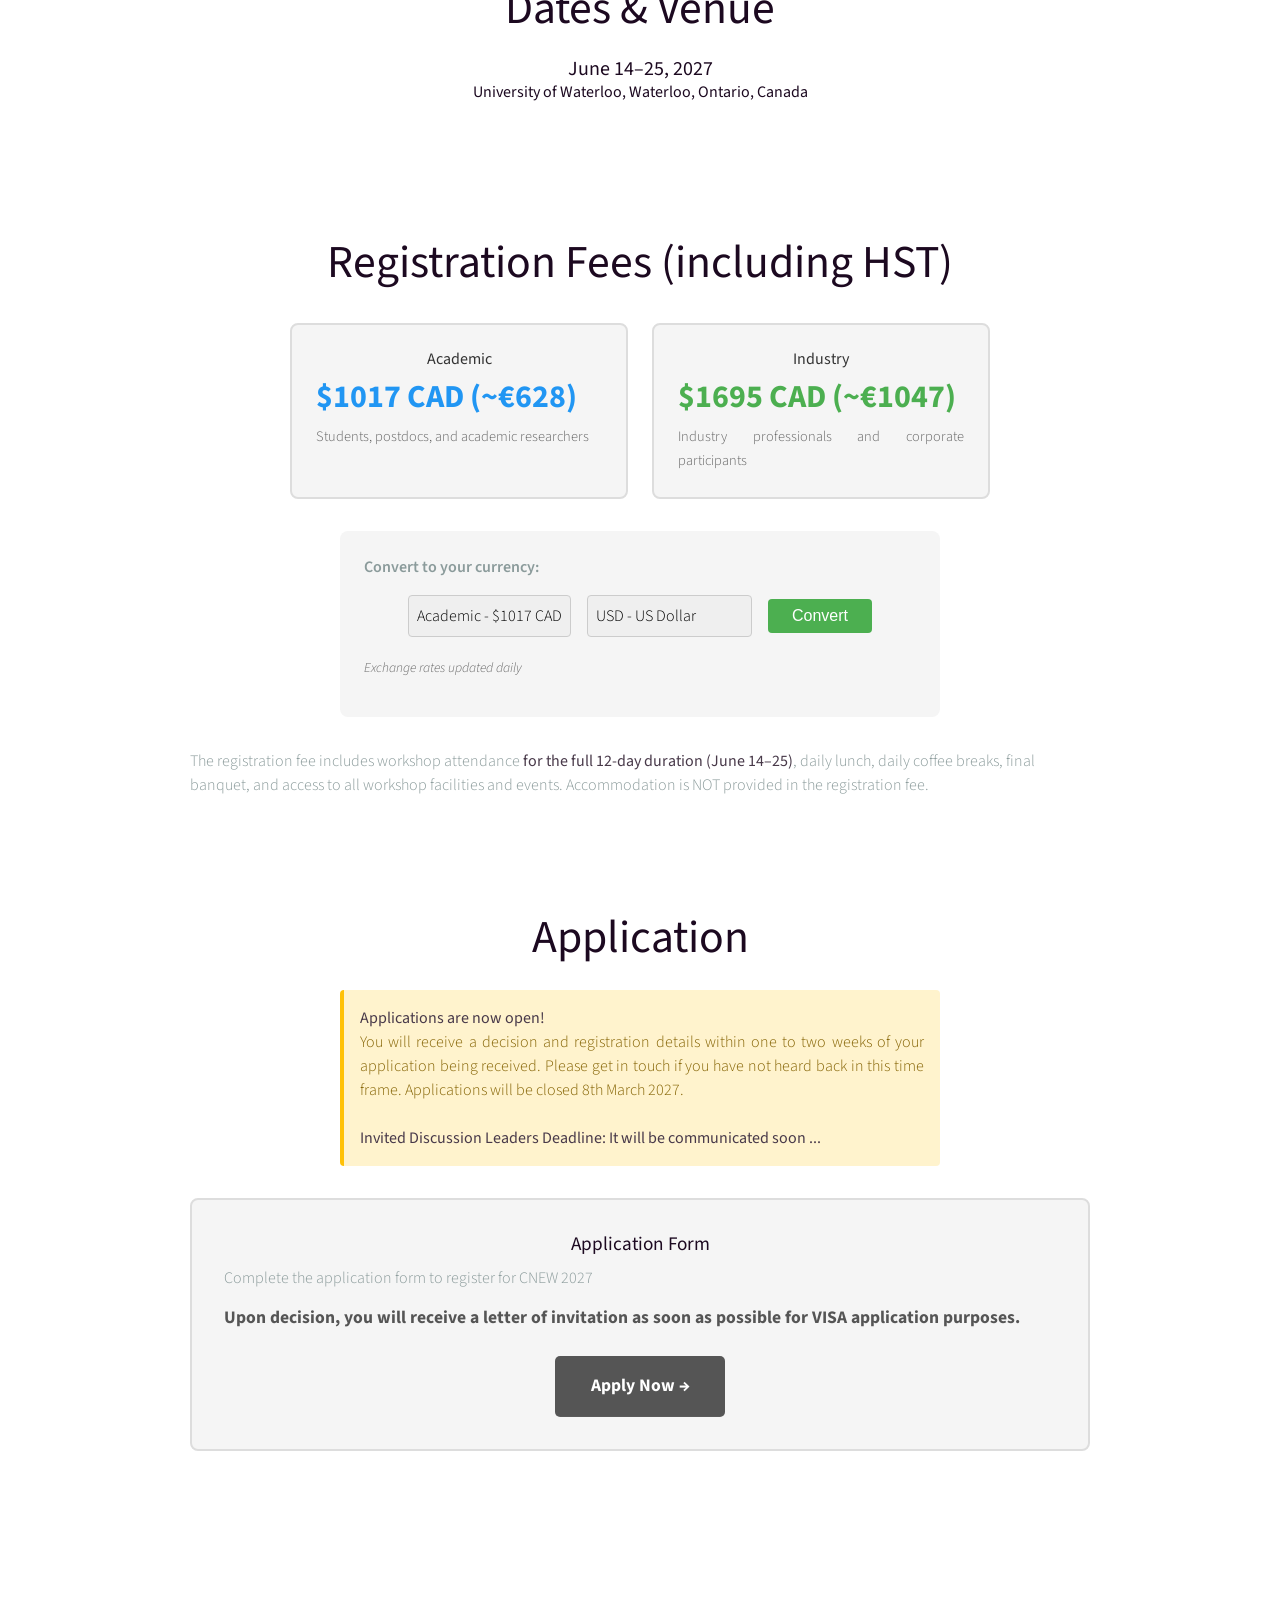
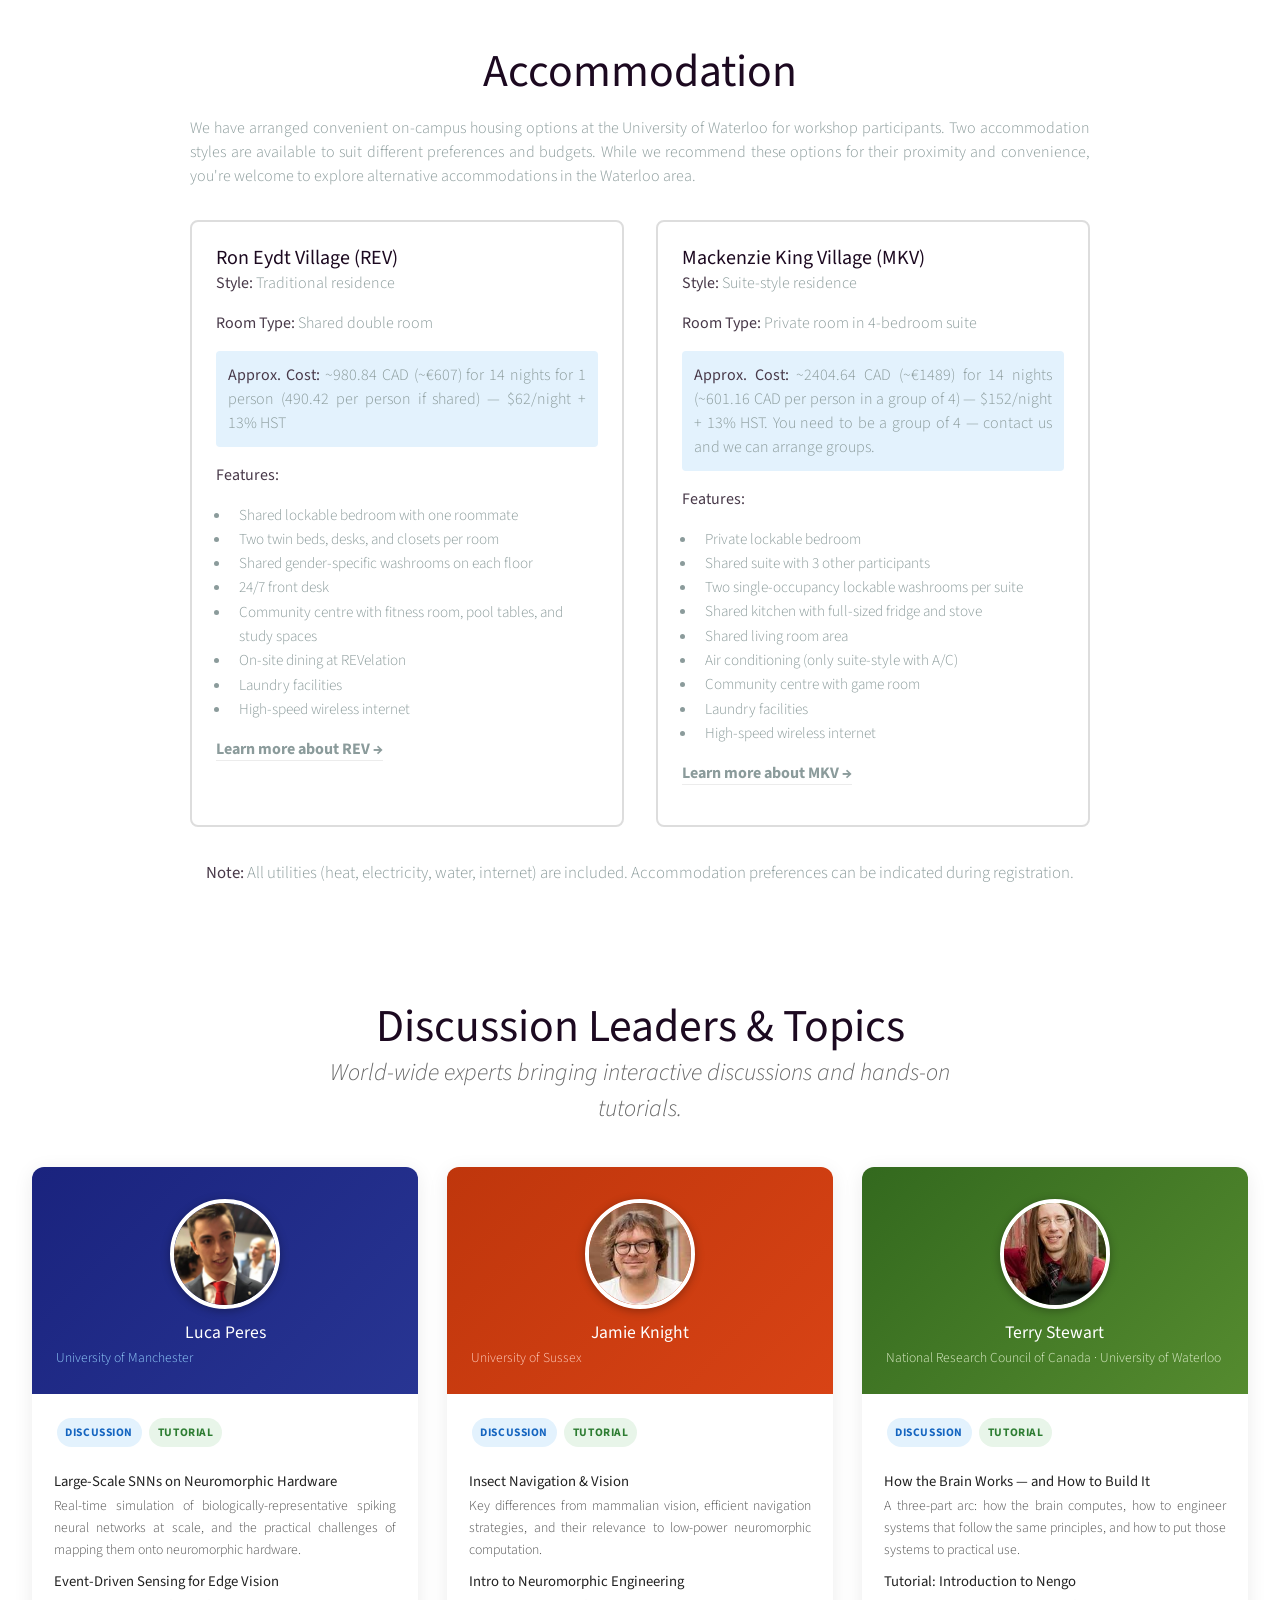
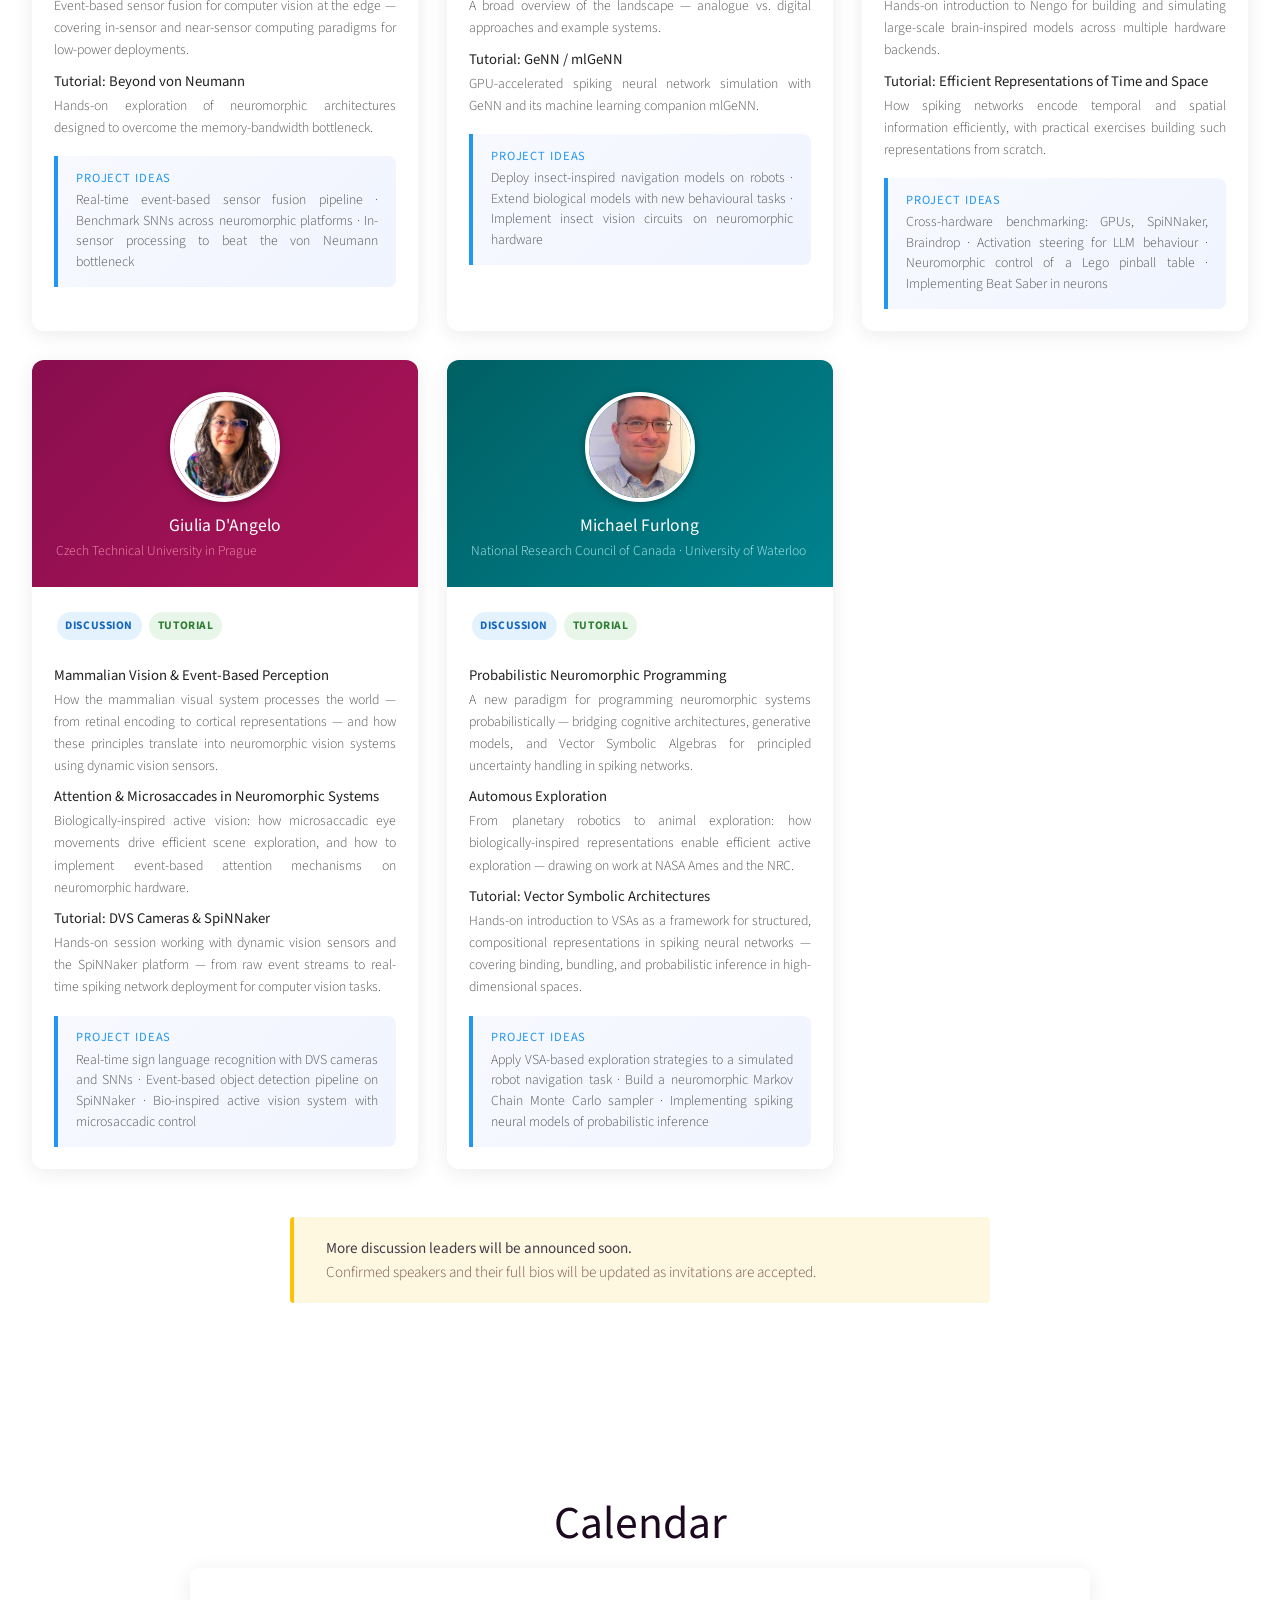
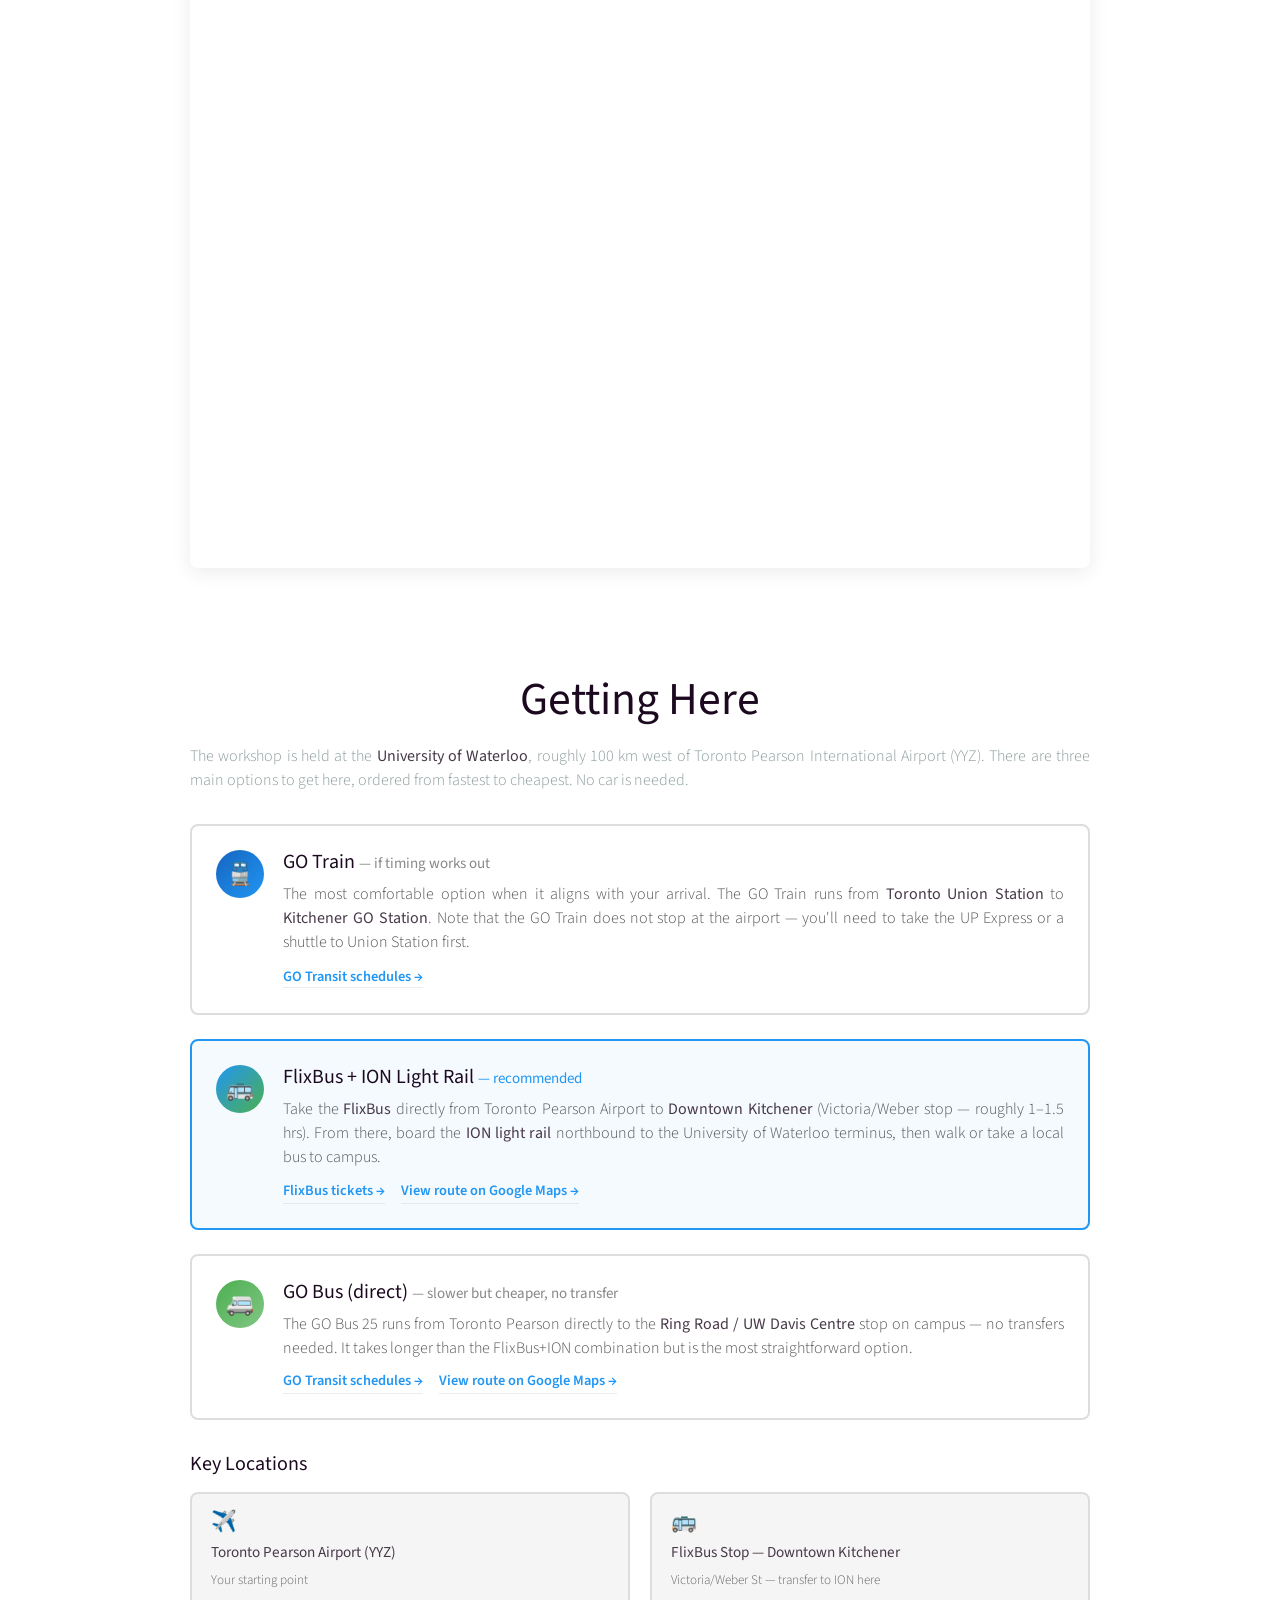
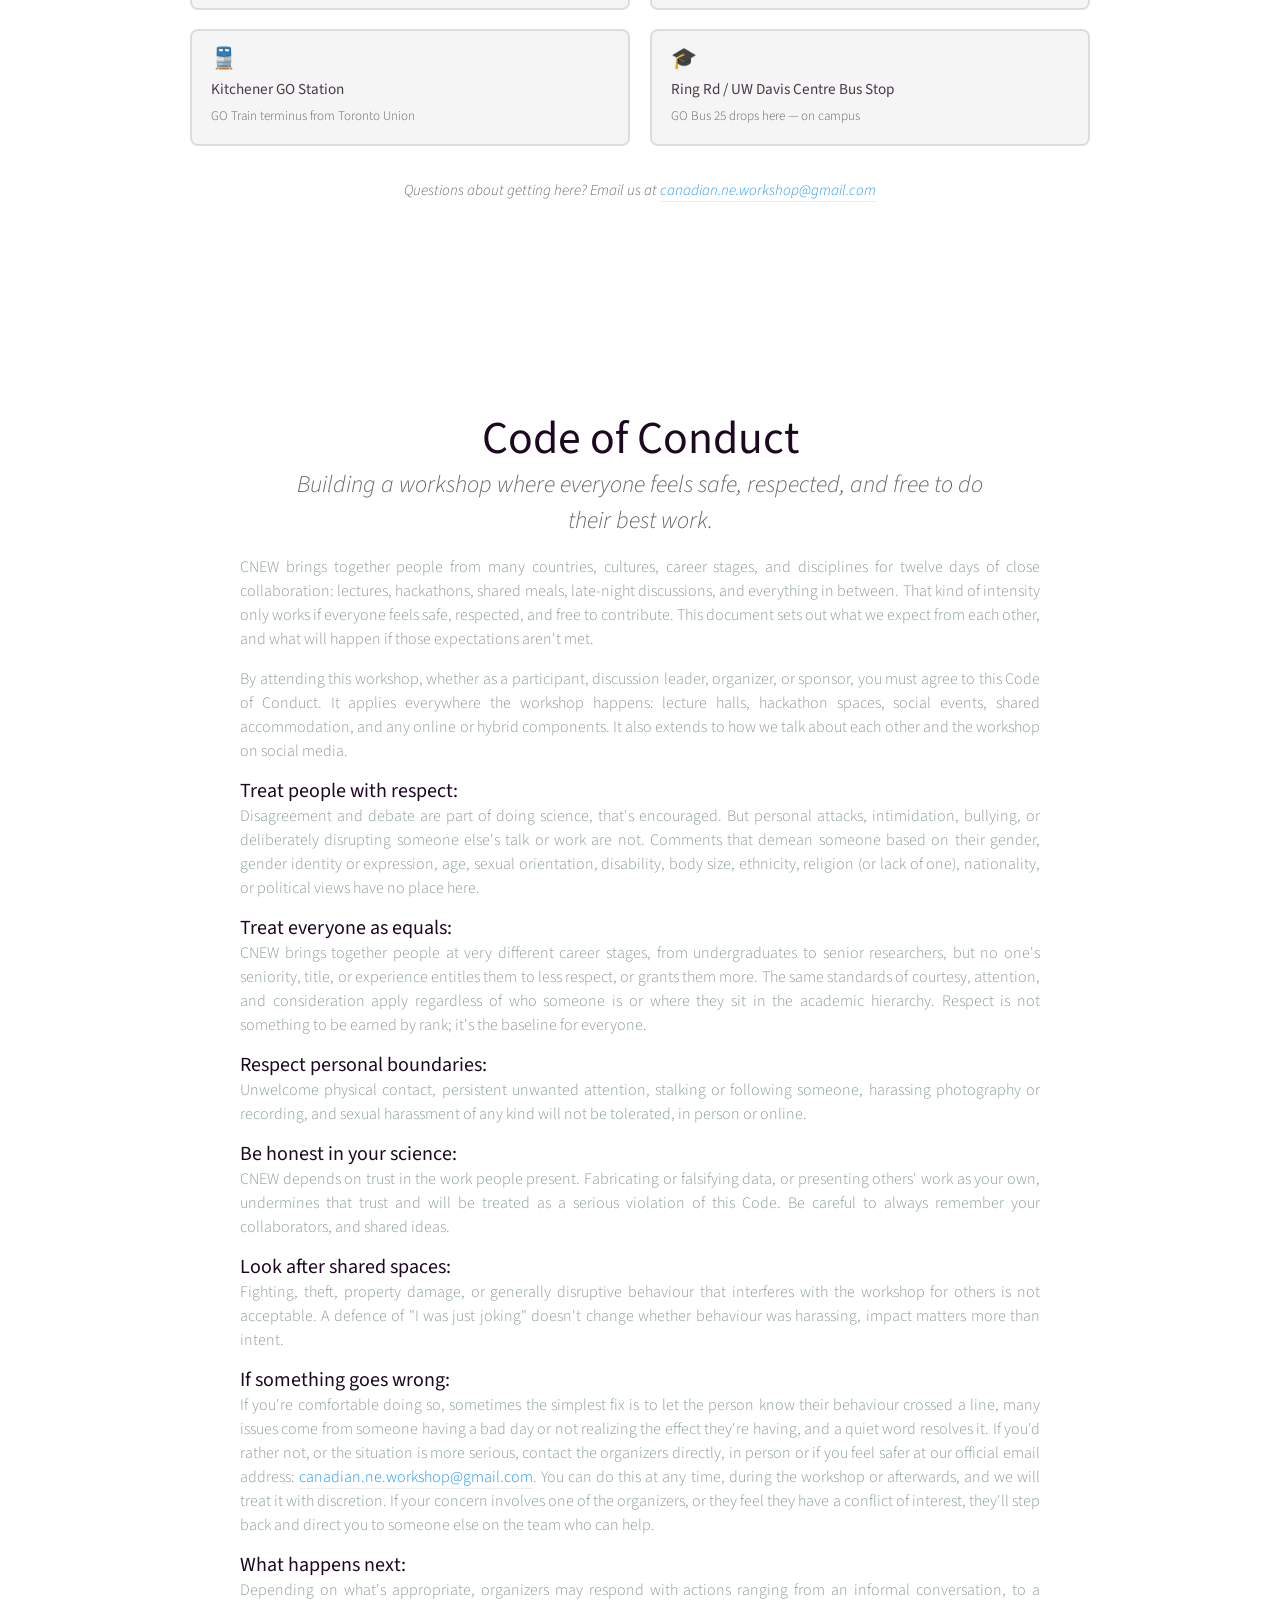
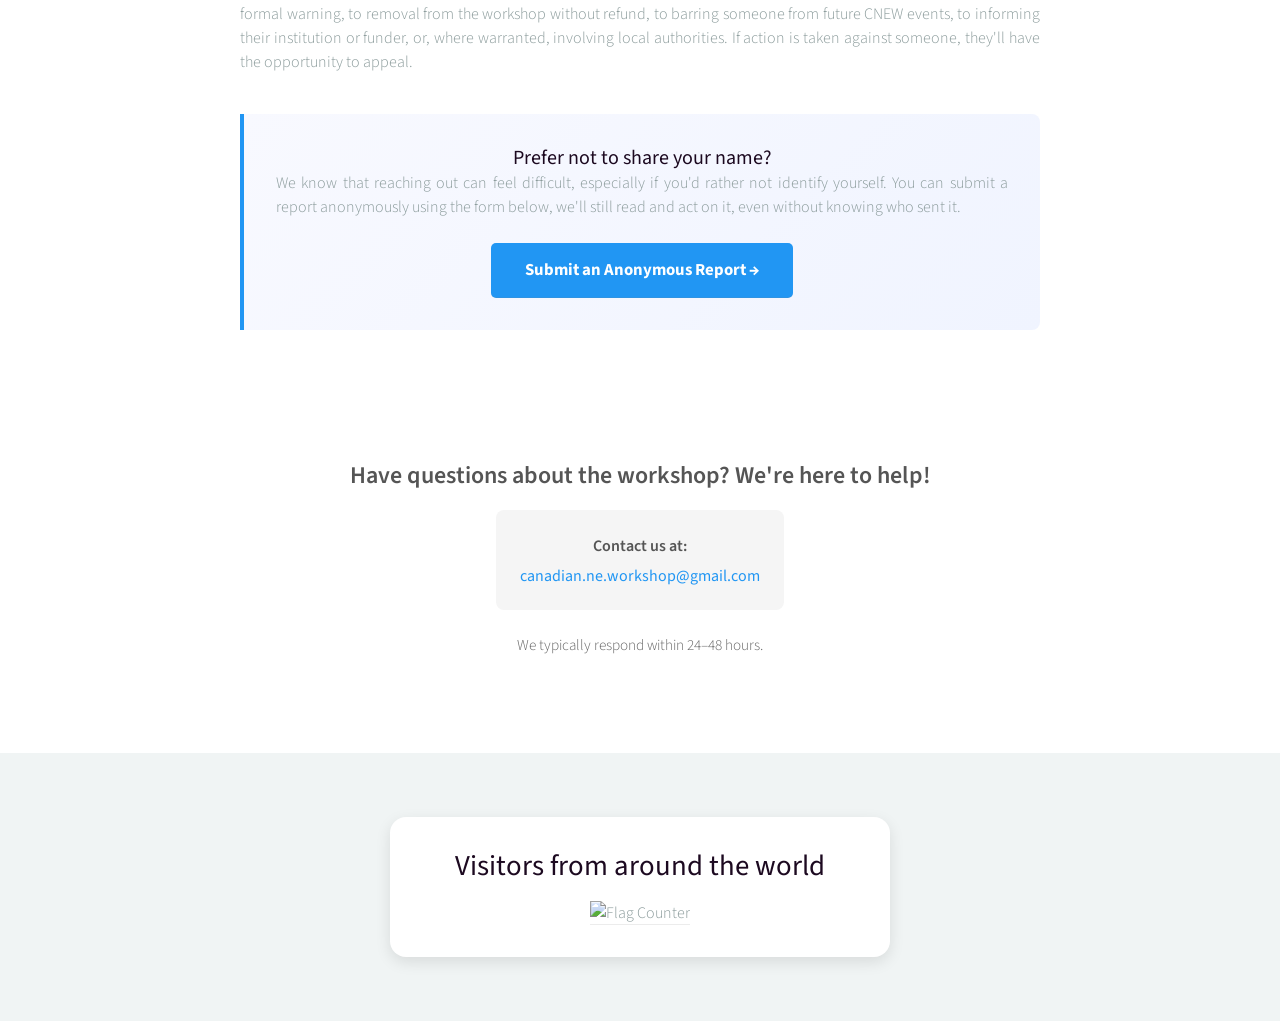
==== commit 3ba4b770: "applications open" ====
--- a/index.html
+++ b/index.html
@@ -376,7 +376,7 @@
 					<div style="margin: 1.5em auto; padding: 1em; background-color: #fff3cd; border-left: 4px solid #ffc107; border-radius: 4px; max-width: 600px;">
 						<p style="margin: 0; color: #856404;">
 							<strong>Applications are now open!</strong><br/>
-							You will receive a decision and registration details within one to two weeks of your application being received. Please get in touch if you have not heard back in this time frame.<br/><br/>
+							You will receive a decision and registration details within one to two weeks of your application being received. Please get in touch if you have not heard back in this time frame. Applications will be closed 8th March 2027.<br/><br/>
 							<strong>Invited Discussion Leaders Deadline: It will be communicated soon ...</strong>
 						</p>
 					</div>
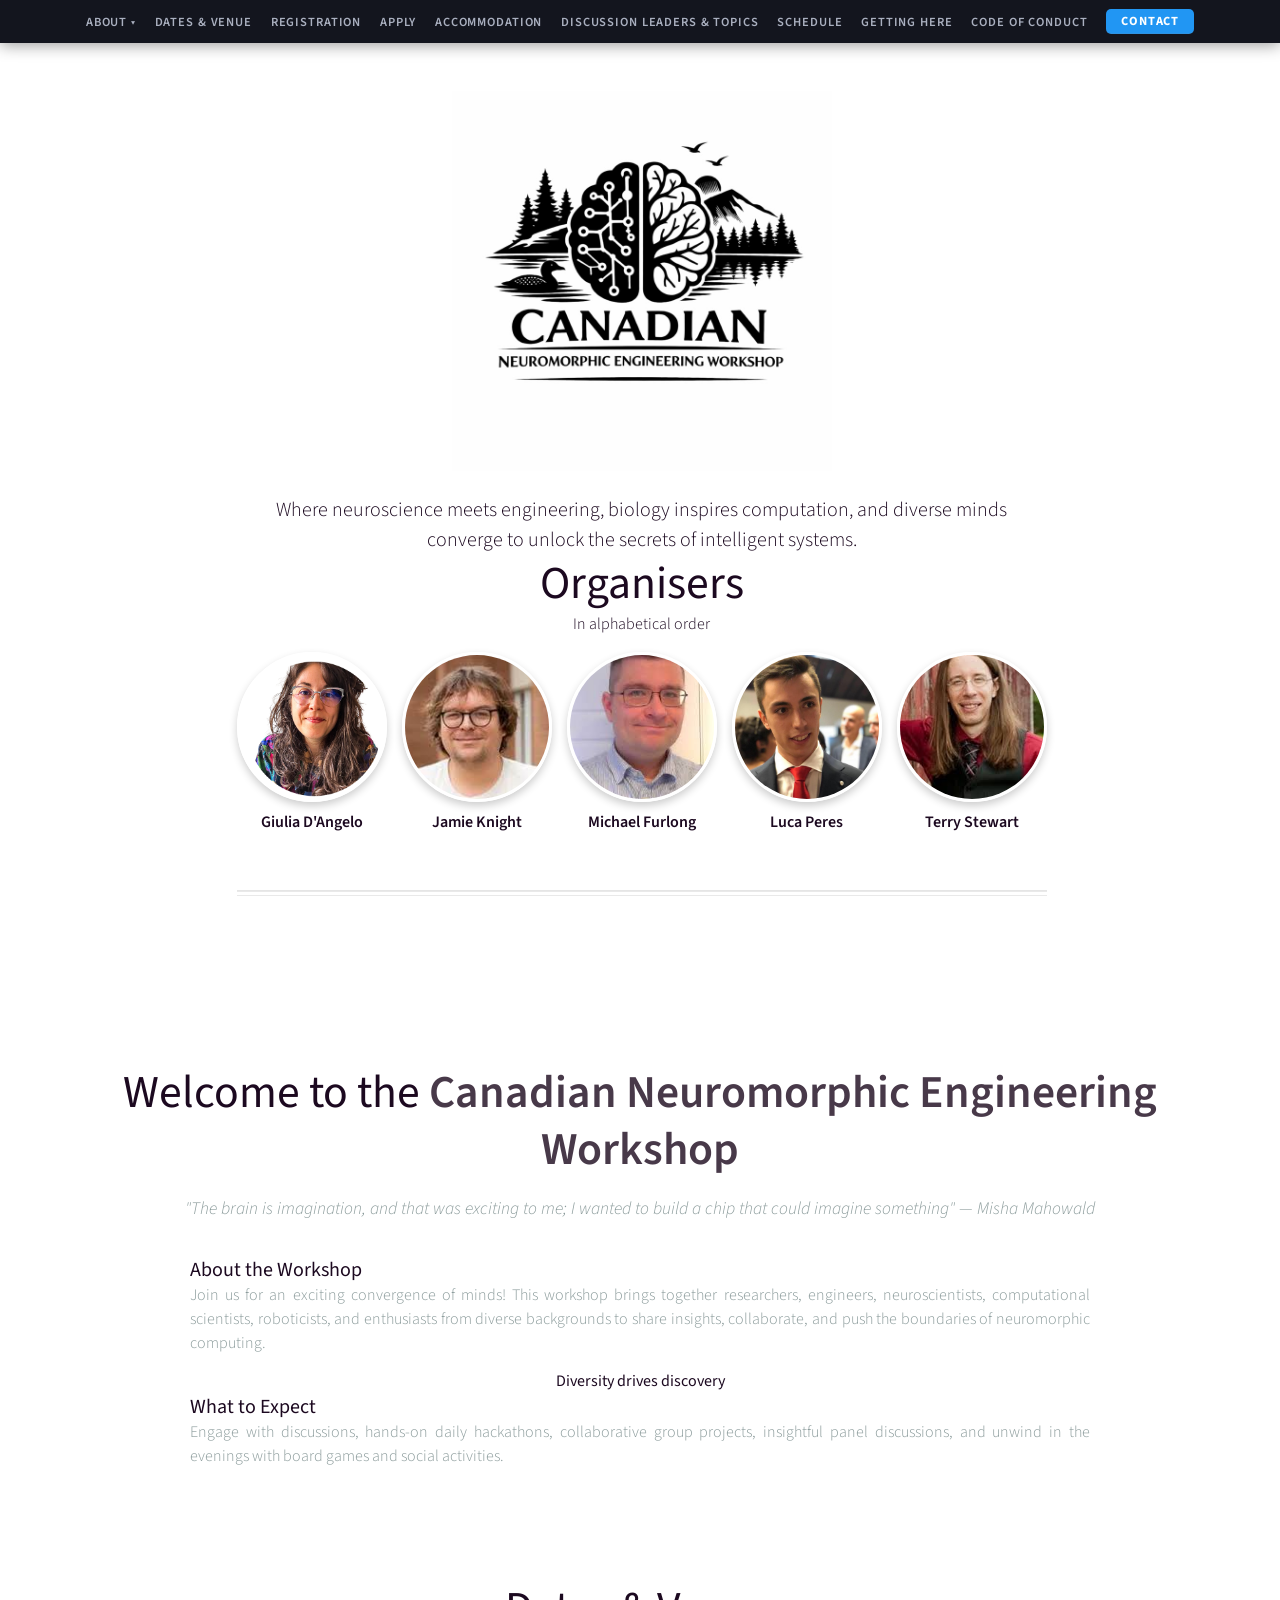
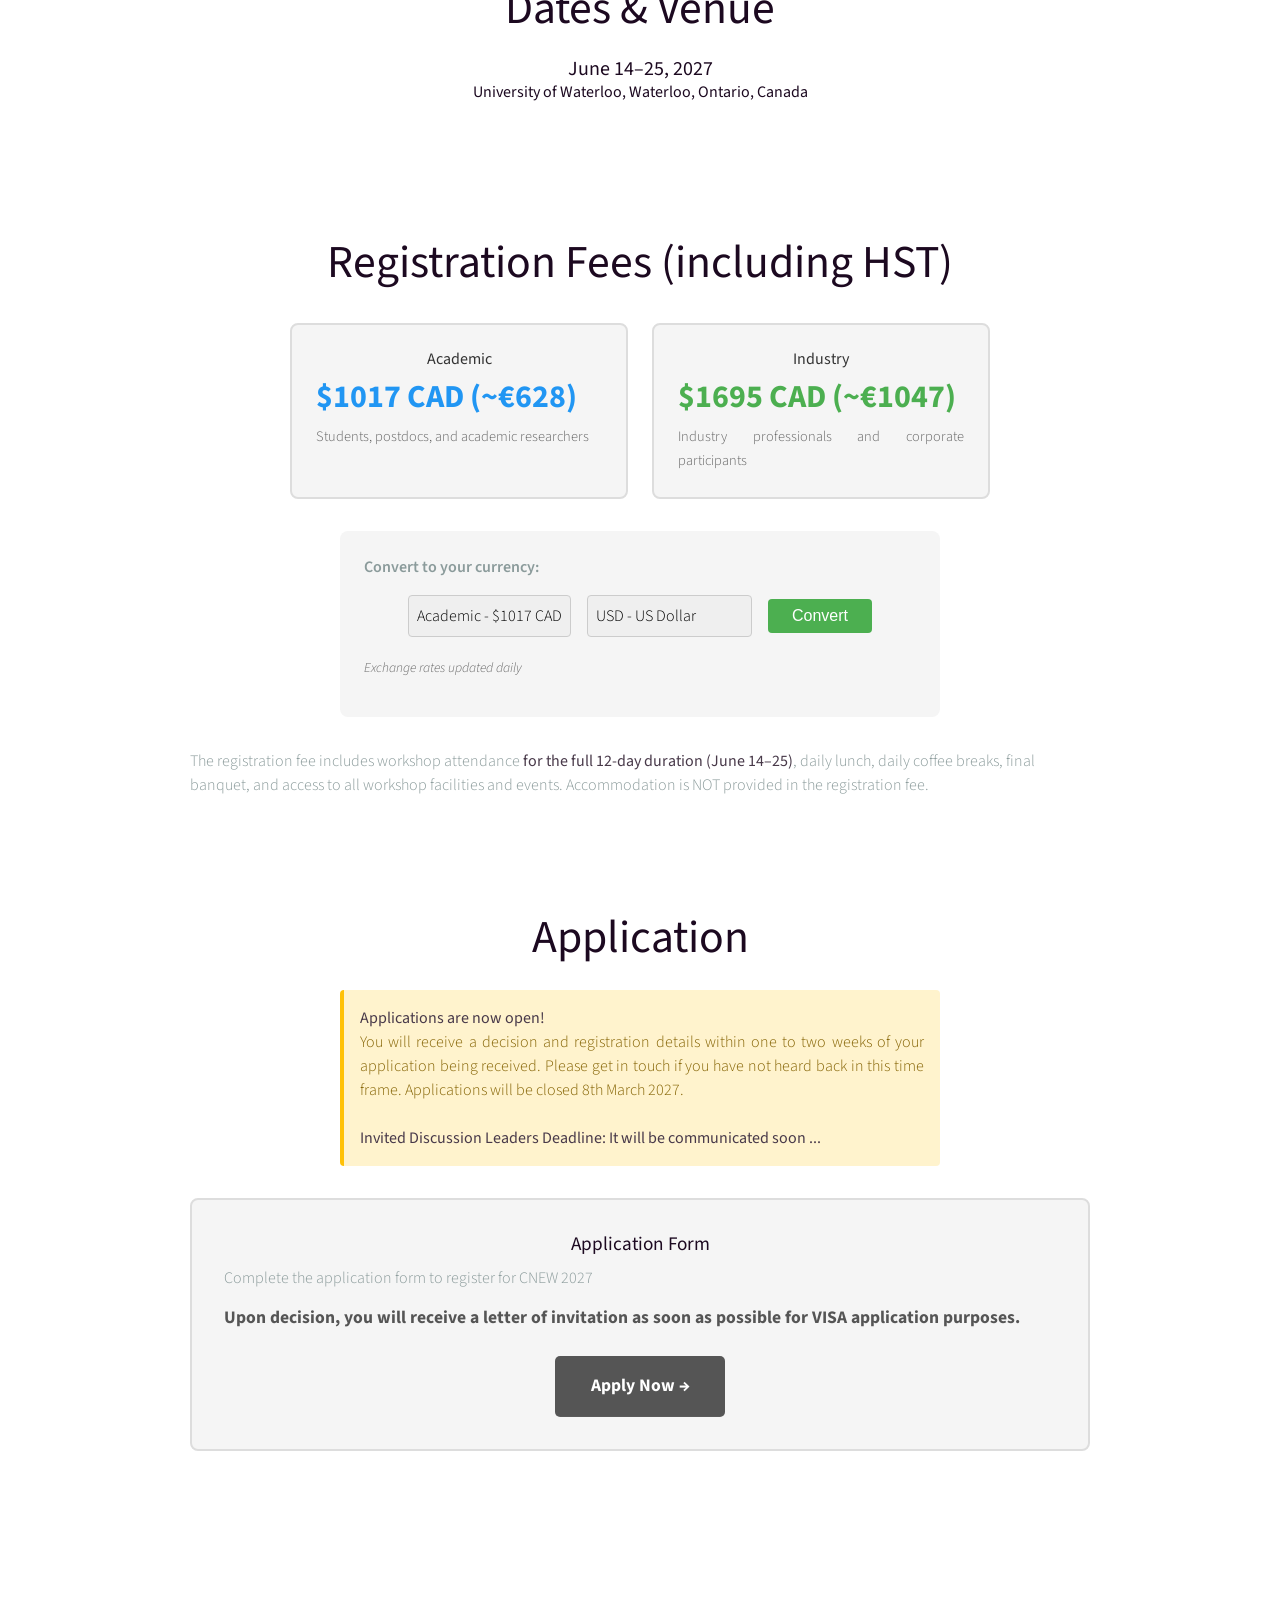
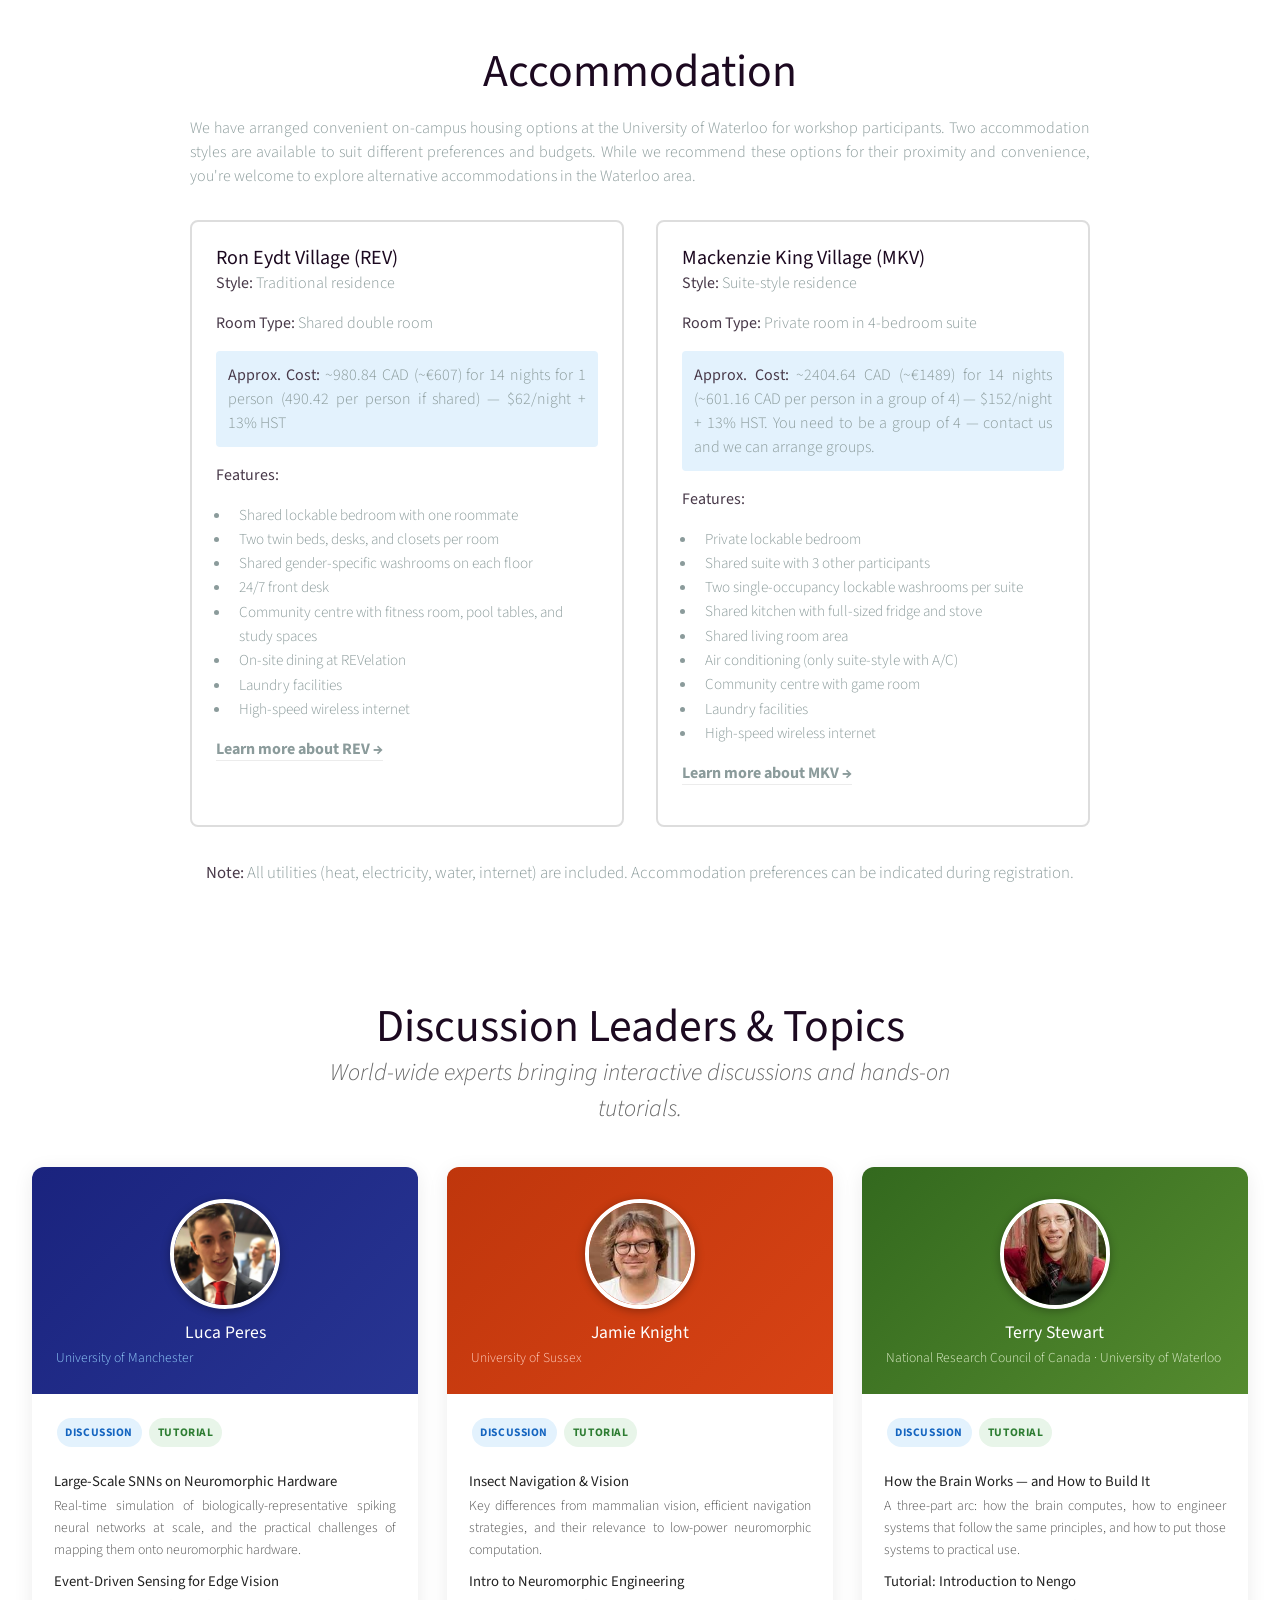
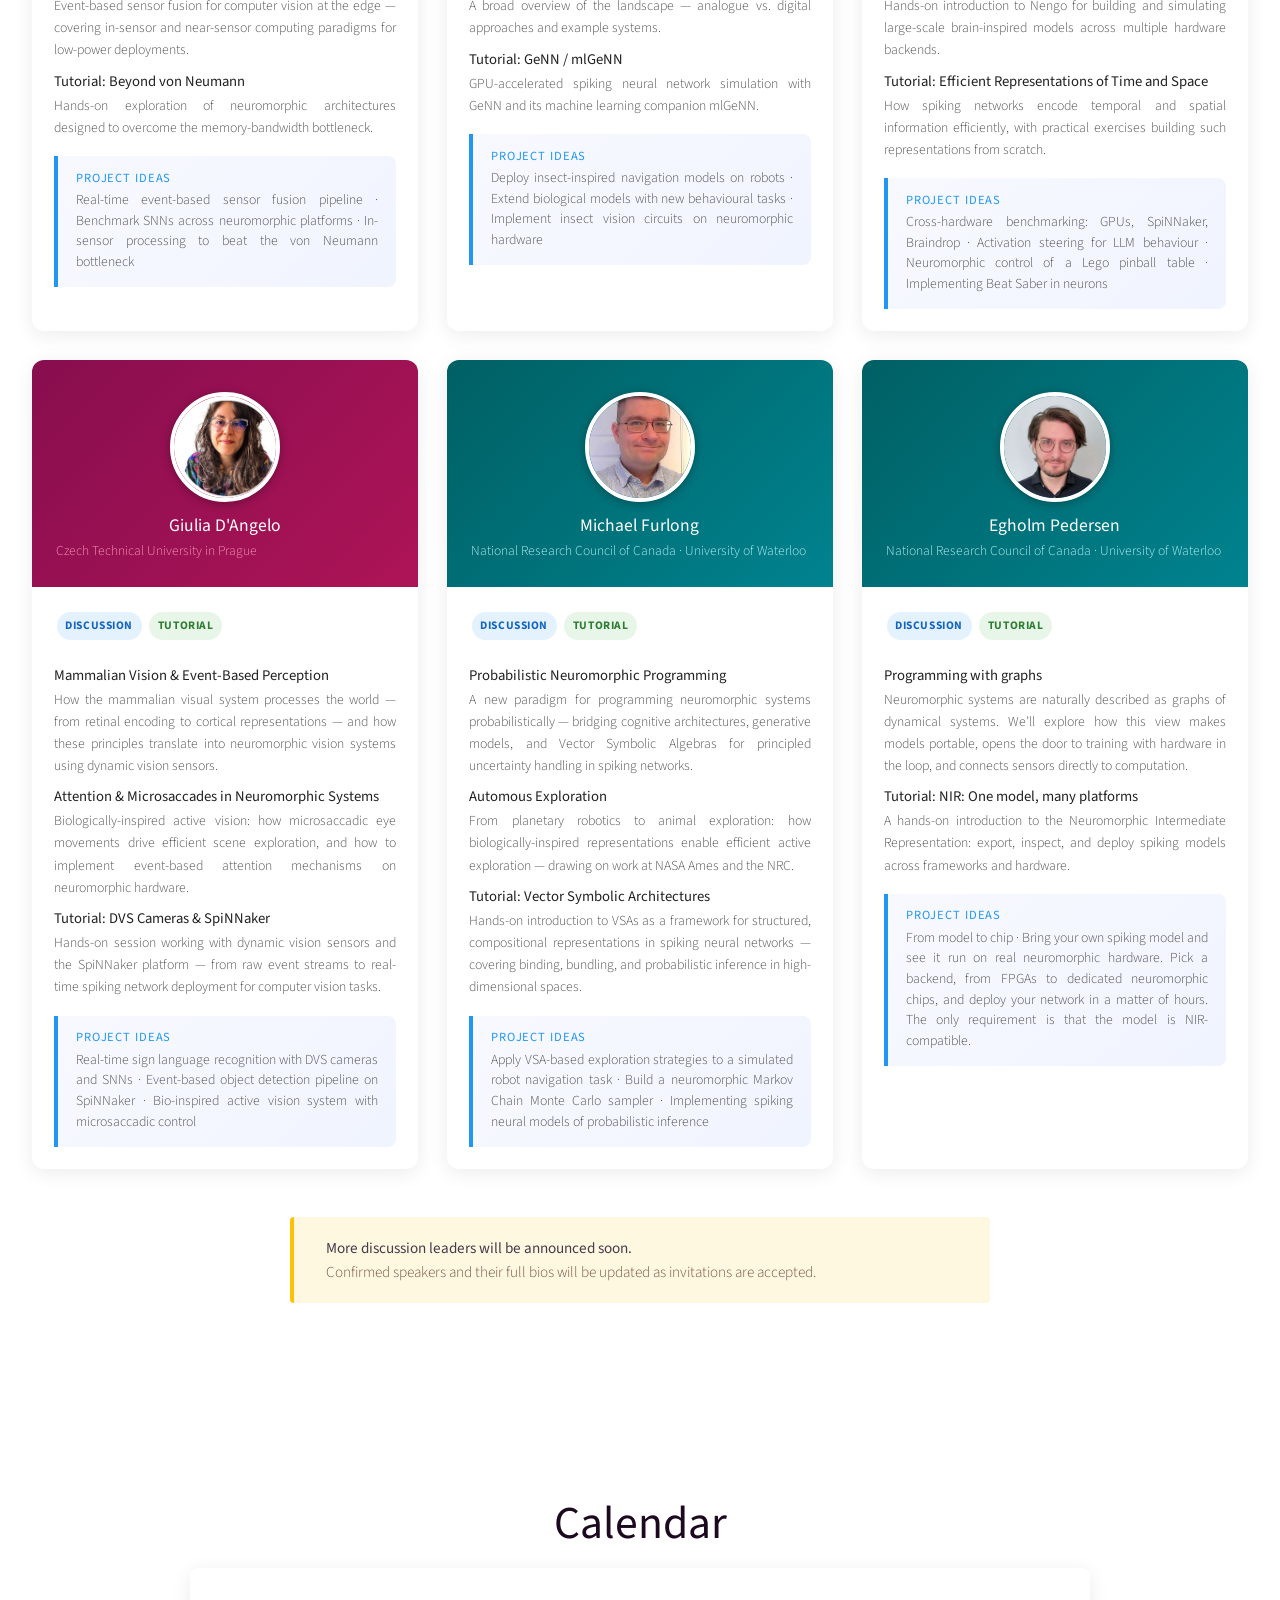
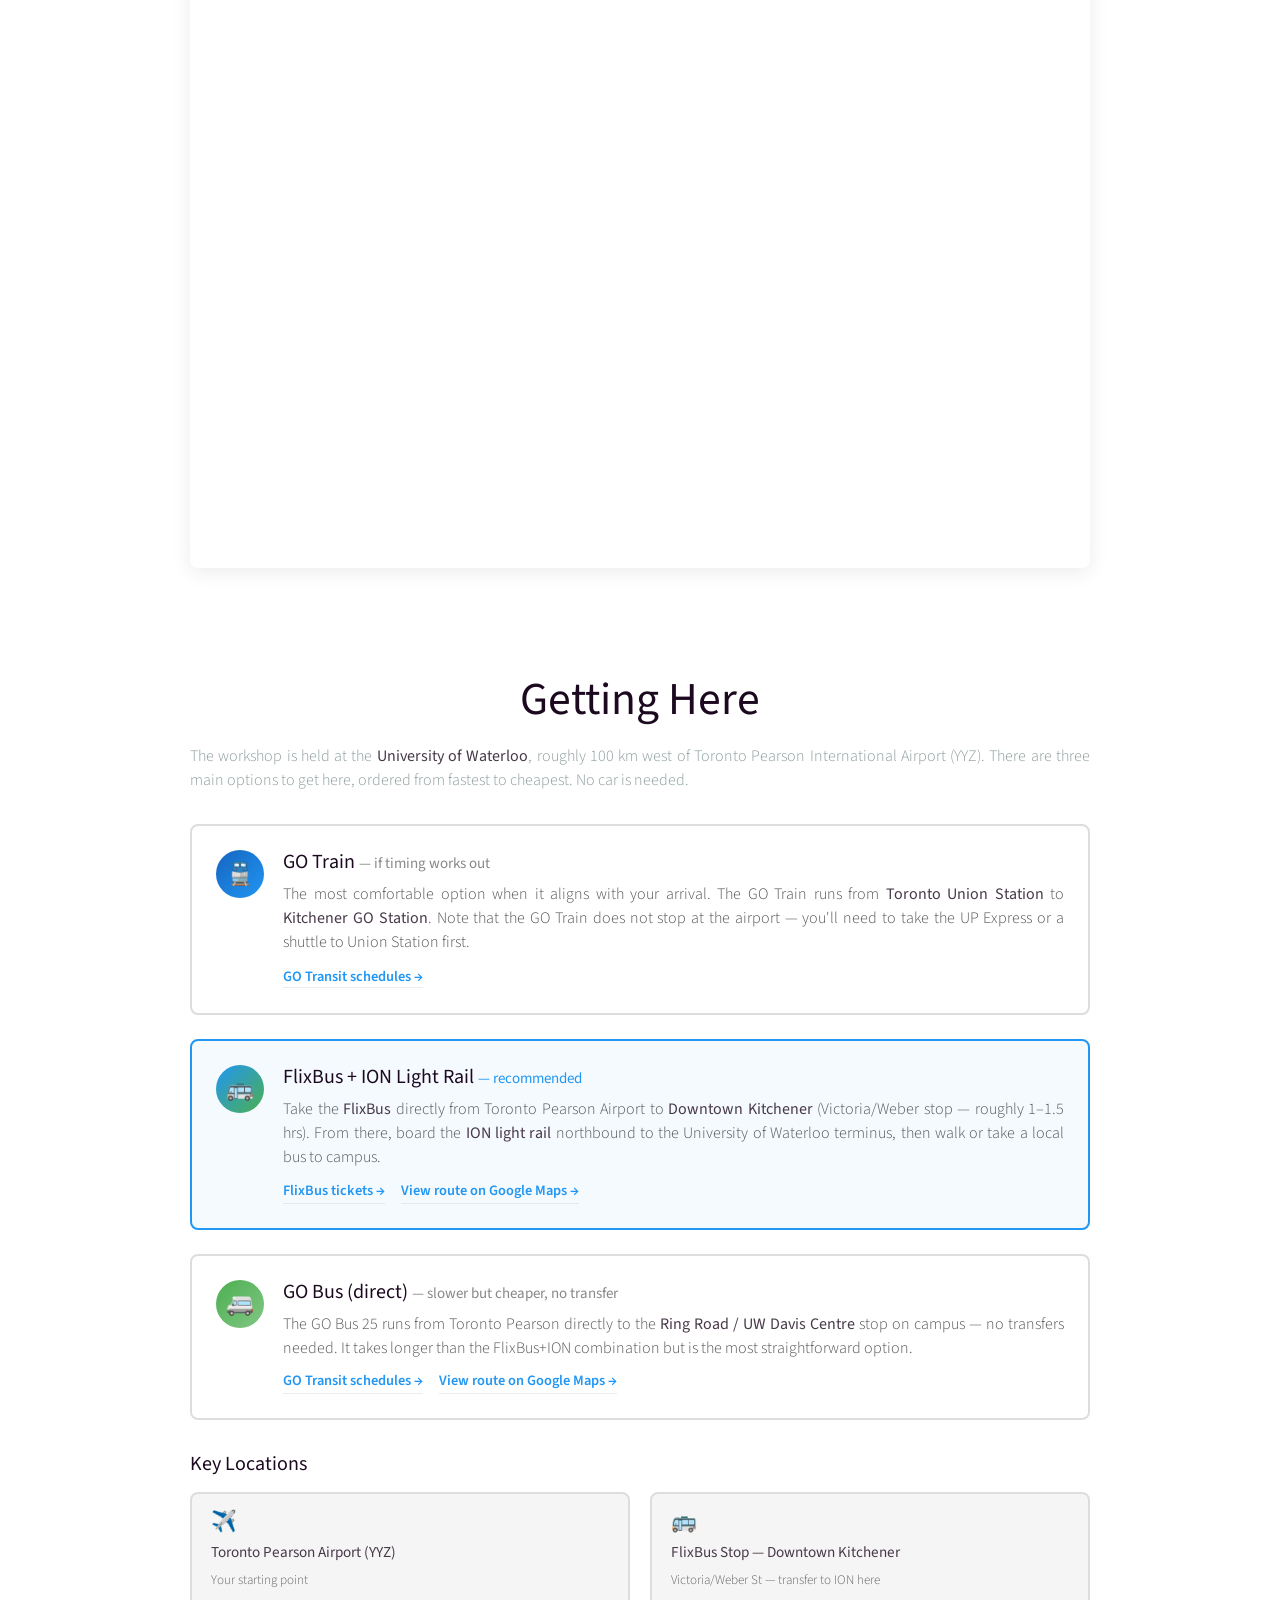
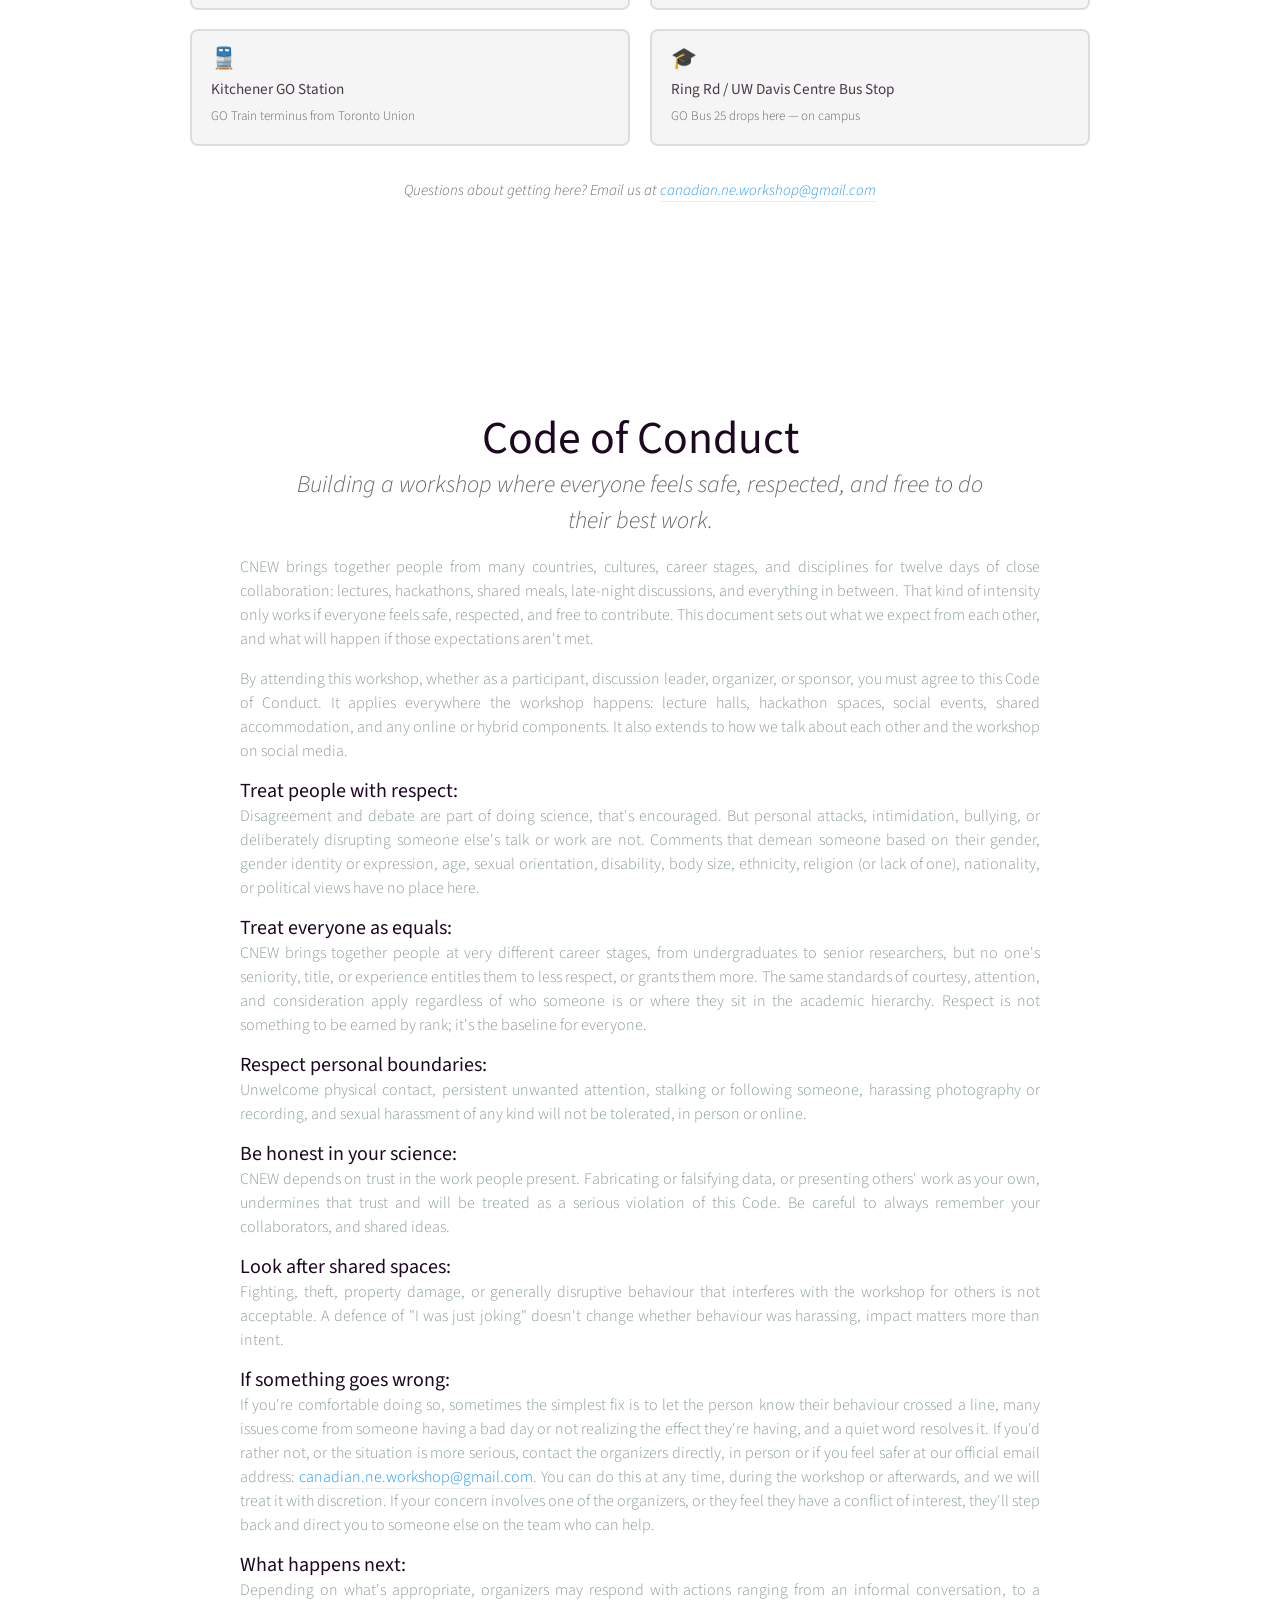
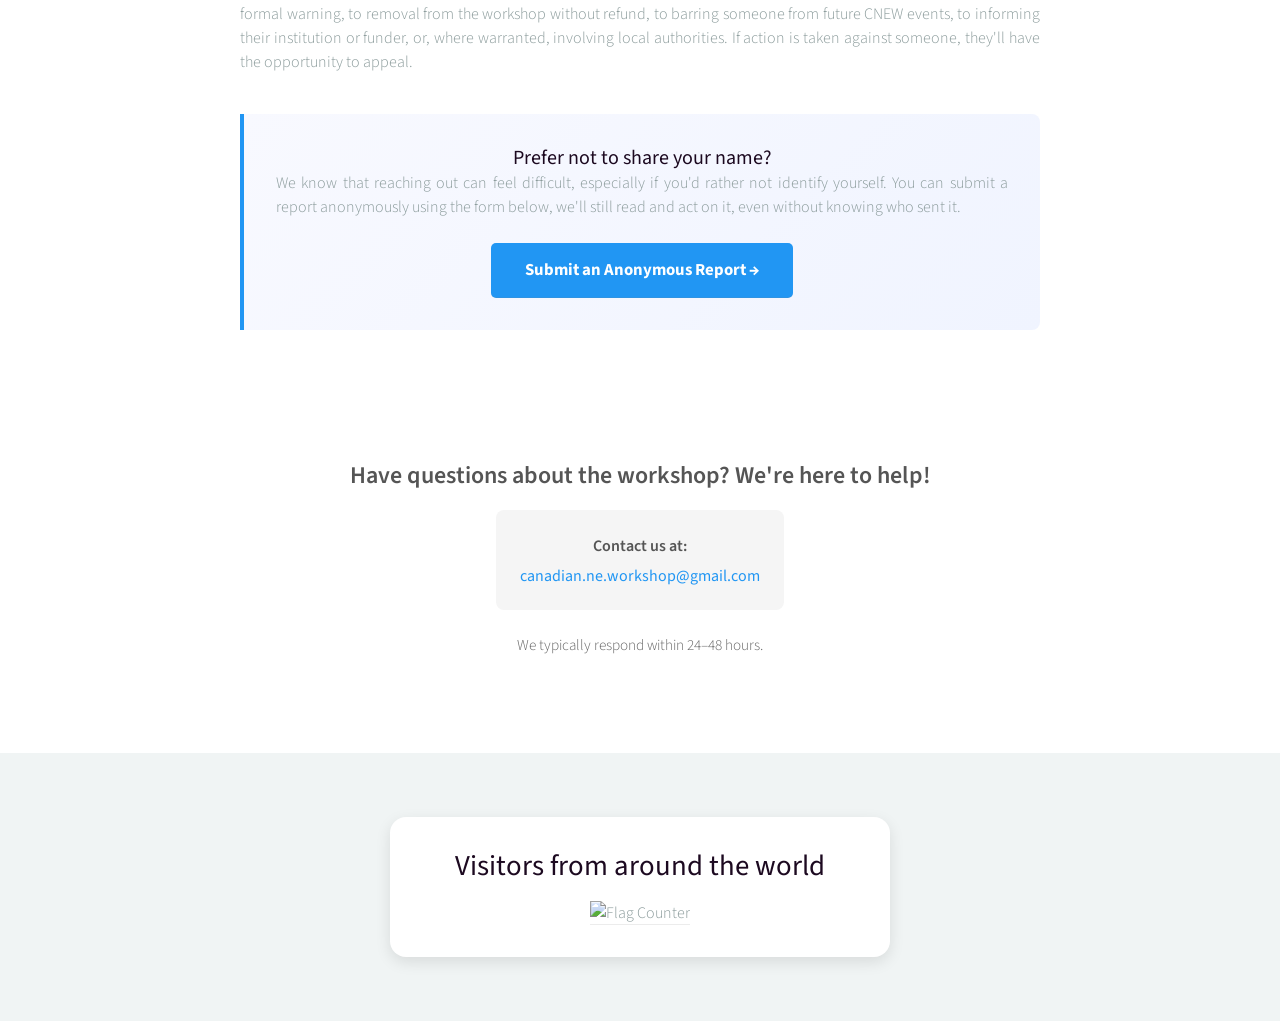
==== commit 4dc98930: "Jens" ====
--- a/index.html
+++ b/index.html
@@ -671,6 +671,31 @@
 						</div>
 					</div>
 
+                    <!-- Jens Egholm Pedersen -->
+					<div class="leader-card">
+						<div style="background: linear-gradient(135deg, #006064 0%, #00838f 100%); padding: 2em 1.5em 1.5em; text-align: center;">
+							<img src="images/people/jens.jpg" alt="Jens Egholm Pedersen" class="leader-photo" />
+							<h3 style="color:#fff; margin:0.75em 0 0.1em; font-size:1.1em;"> Egholm Pedersen</h3>
+							<p style="color:#B2EBF2; margin:0; font-size:0.85em;">National Research Council of Canada · University of Waterloo</p>
+						</div>
+						<div class="leader-body">
+							<div style="margin-bottom:0.75em;">
+								<span class="tag tag-lecture">Discussion</span>
+								<span class="tag tag-tutorial">Tutorial</span>
+							</div>
+							<div class="leader-talks">
+								<h4>Programming with graphs</h4>
+								<p>Neuromorphic systems are naturally described as graphs of dynamical systems. We’ll explore how this view makes models portable, opens the door to training with hardware in the loop, and connects sensors directly to computation.</p>
+								<h4>Tutorial: NIR: One model, many platforms</h4>
+								<p>A hands-on introduction to the Neuromorphic Intermediate Representation: export, inspect, and deploy spiking models across frameworks and hardware.</p>
+							</div>
+							<div class="project-box">
+								<h5>Project Ideas</h5>
+								<p>From model to chip · Bring your own spiking model and see it run on real neuromorphic hardware. Pick a backend, from FPGAs to dedicated neuromorphic chips, and deploy your network in a matter of hours. The only requirement is that the model is NIR-compatible.</p>
+							</div>
+						</div>
+					</div>
+
 <!--					&lt;!&ndash; Brad Aimone &ndash;&gt;-->
 <!--					<div class="leader-card">-->
 <!--						<div style="background: linear-gradient(135deg, #bf360c 0%, #e64a19 100%); padding: 2em 1.5em 1.5em; text-align: center;">-->
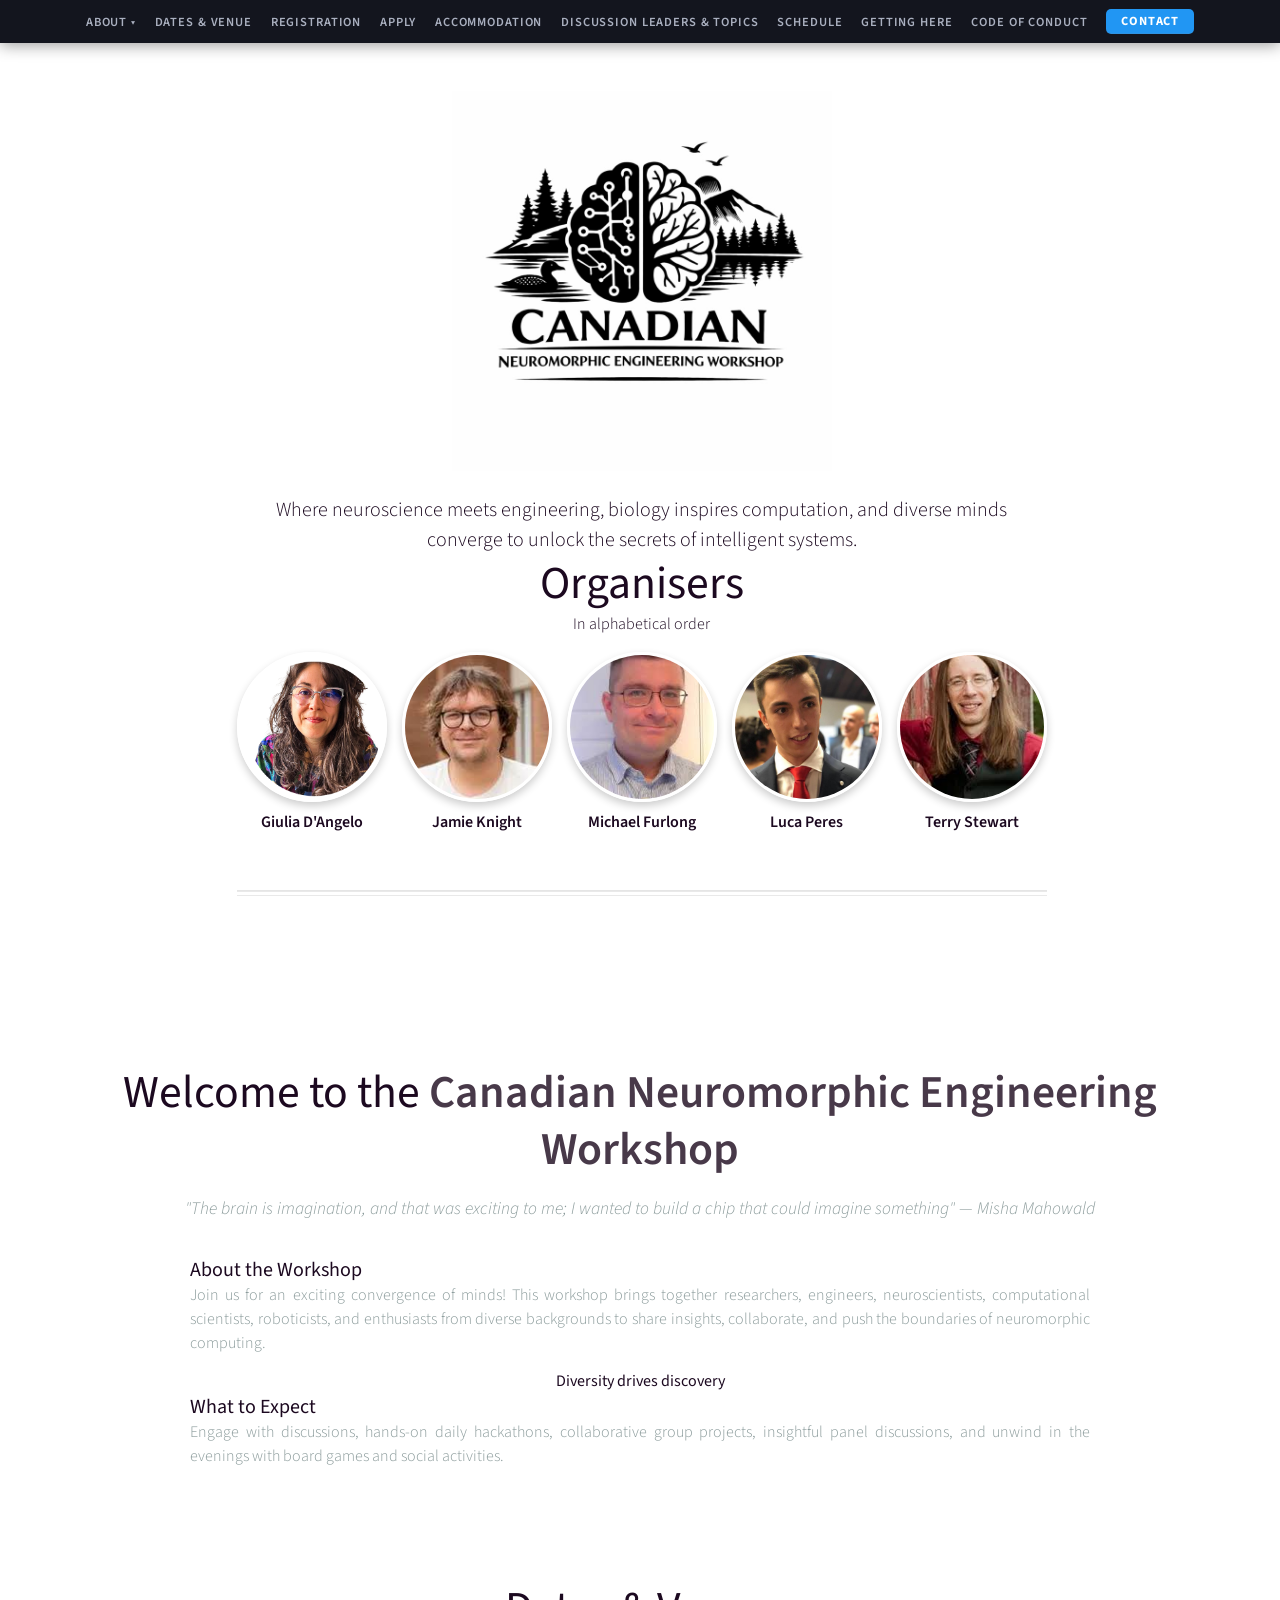
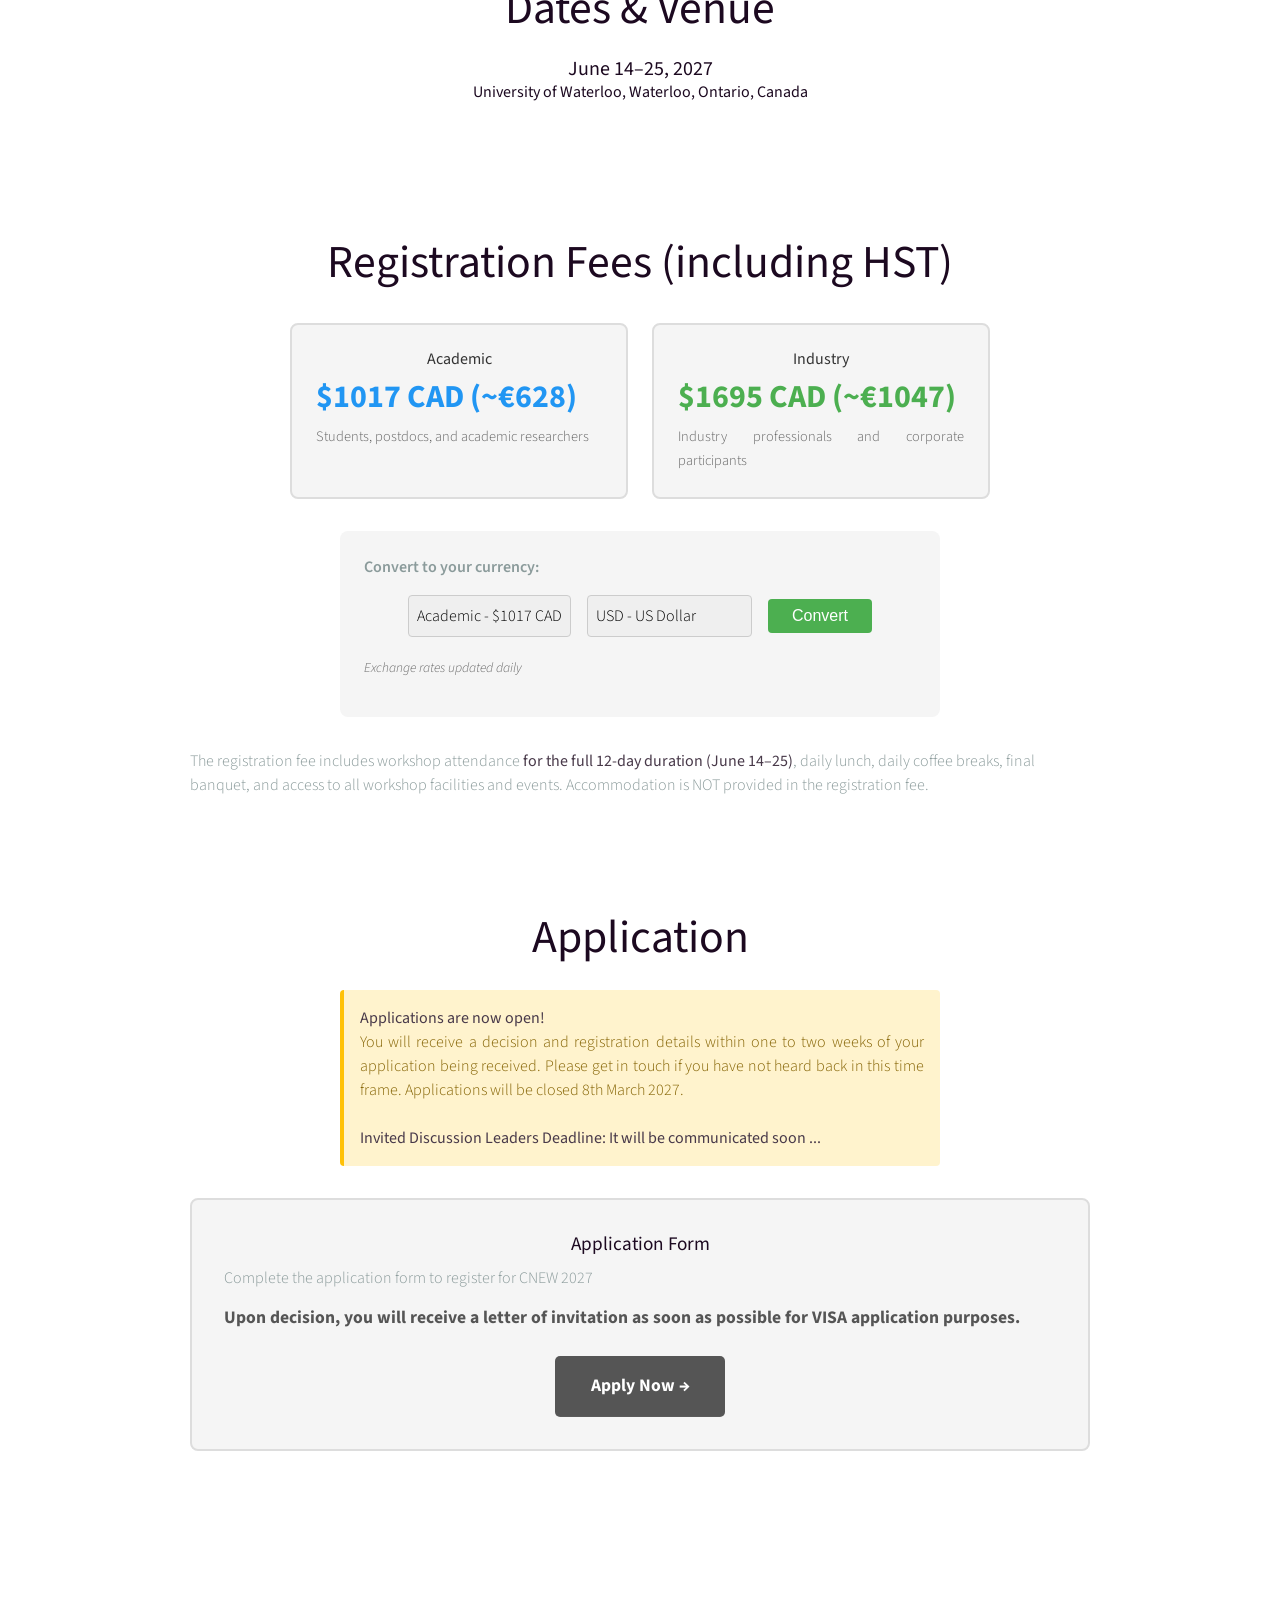
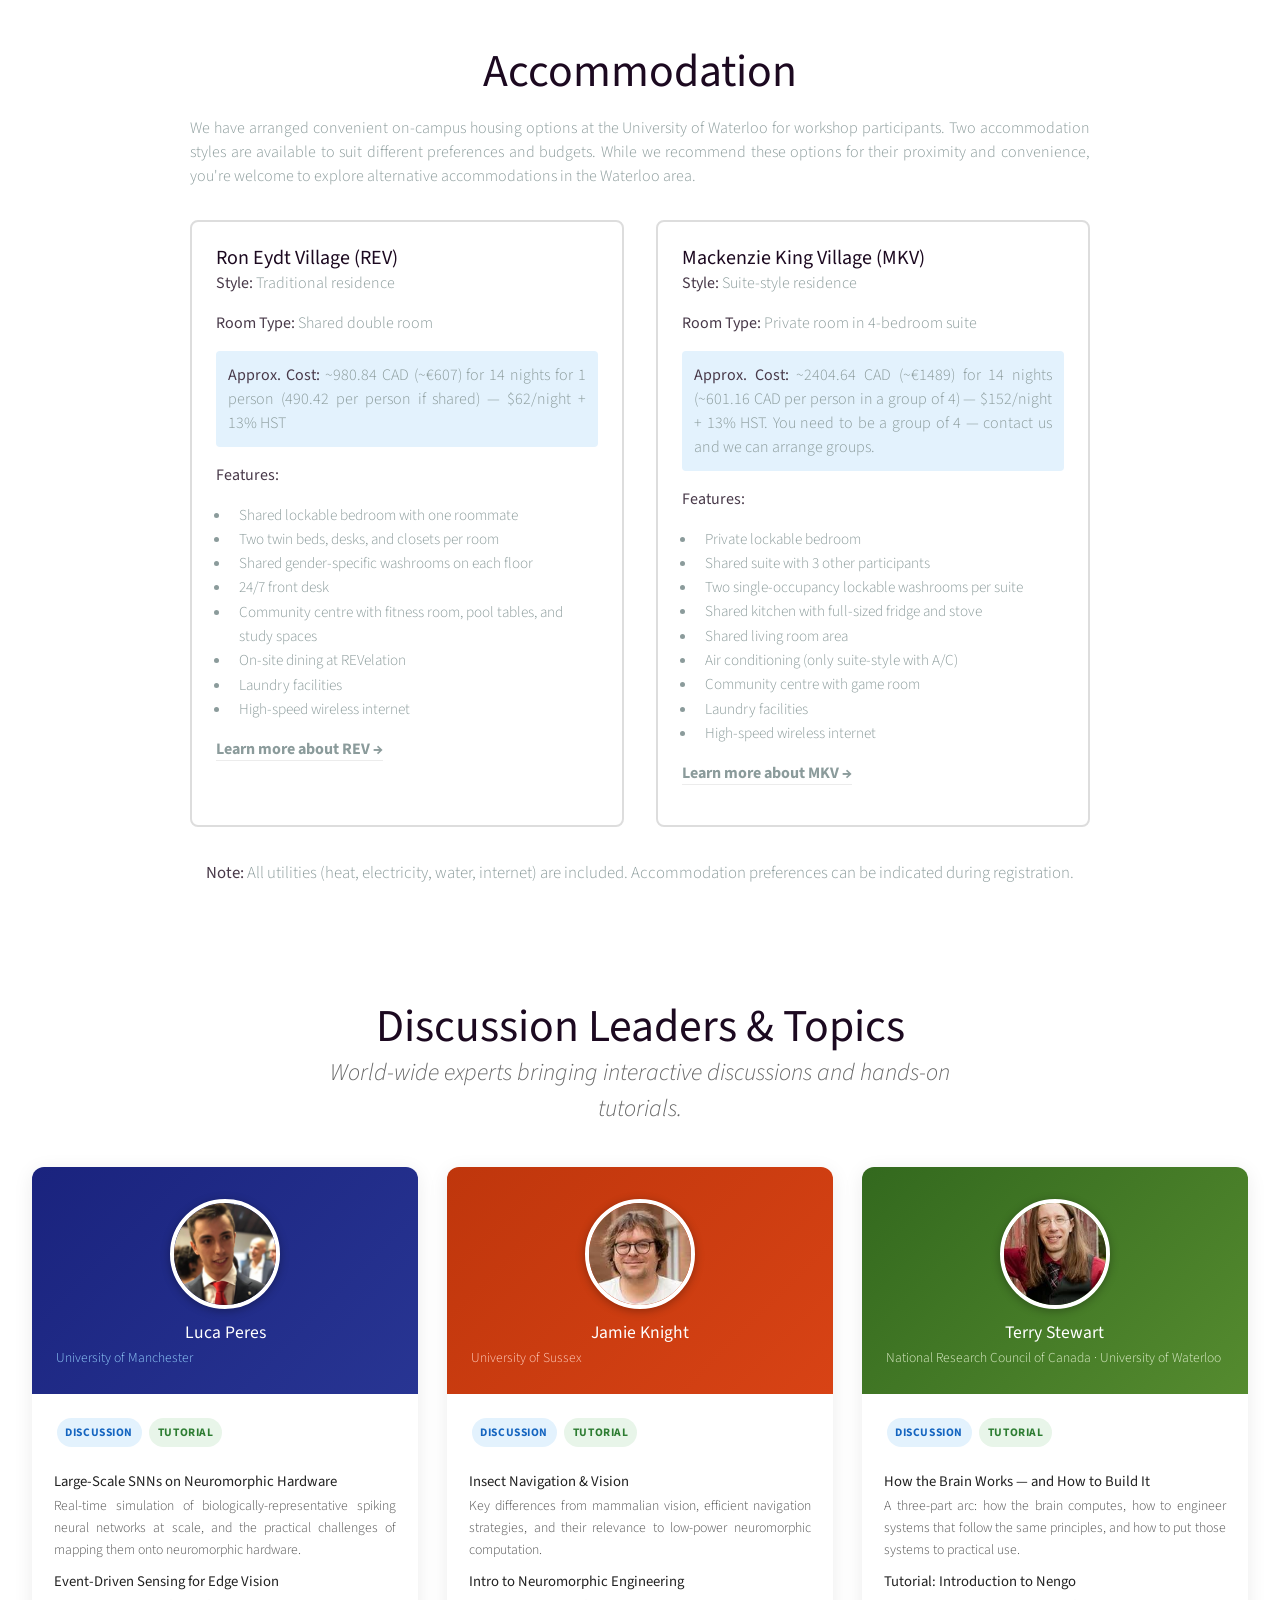
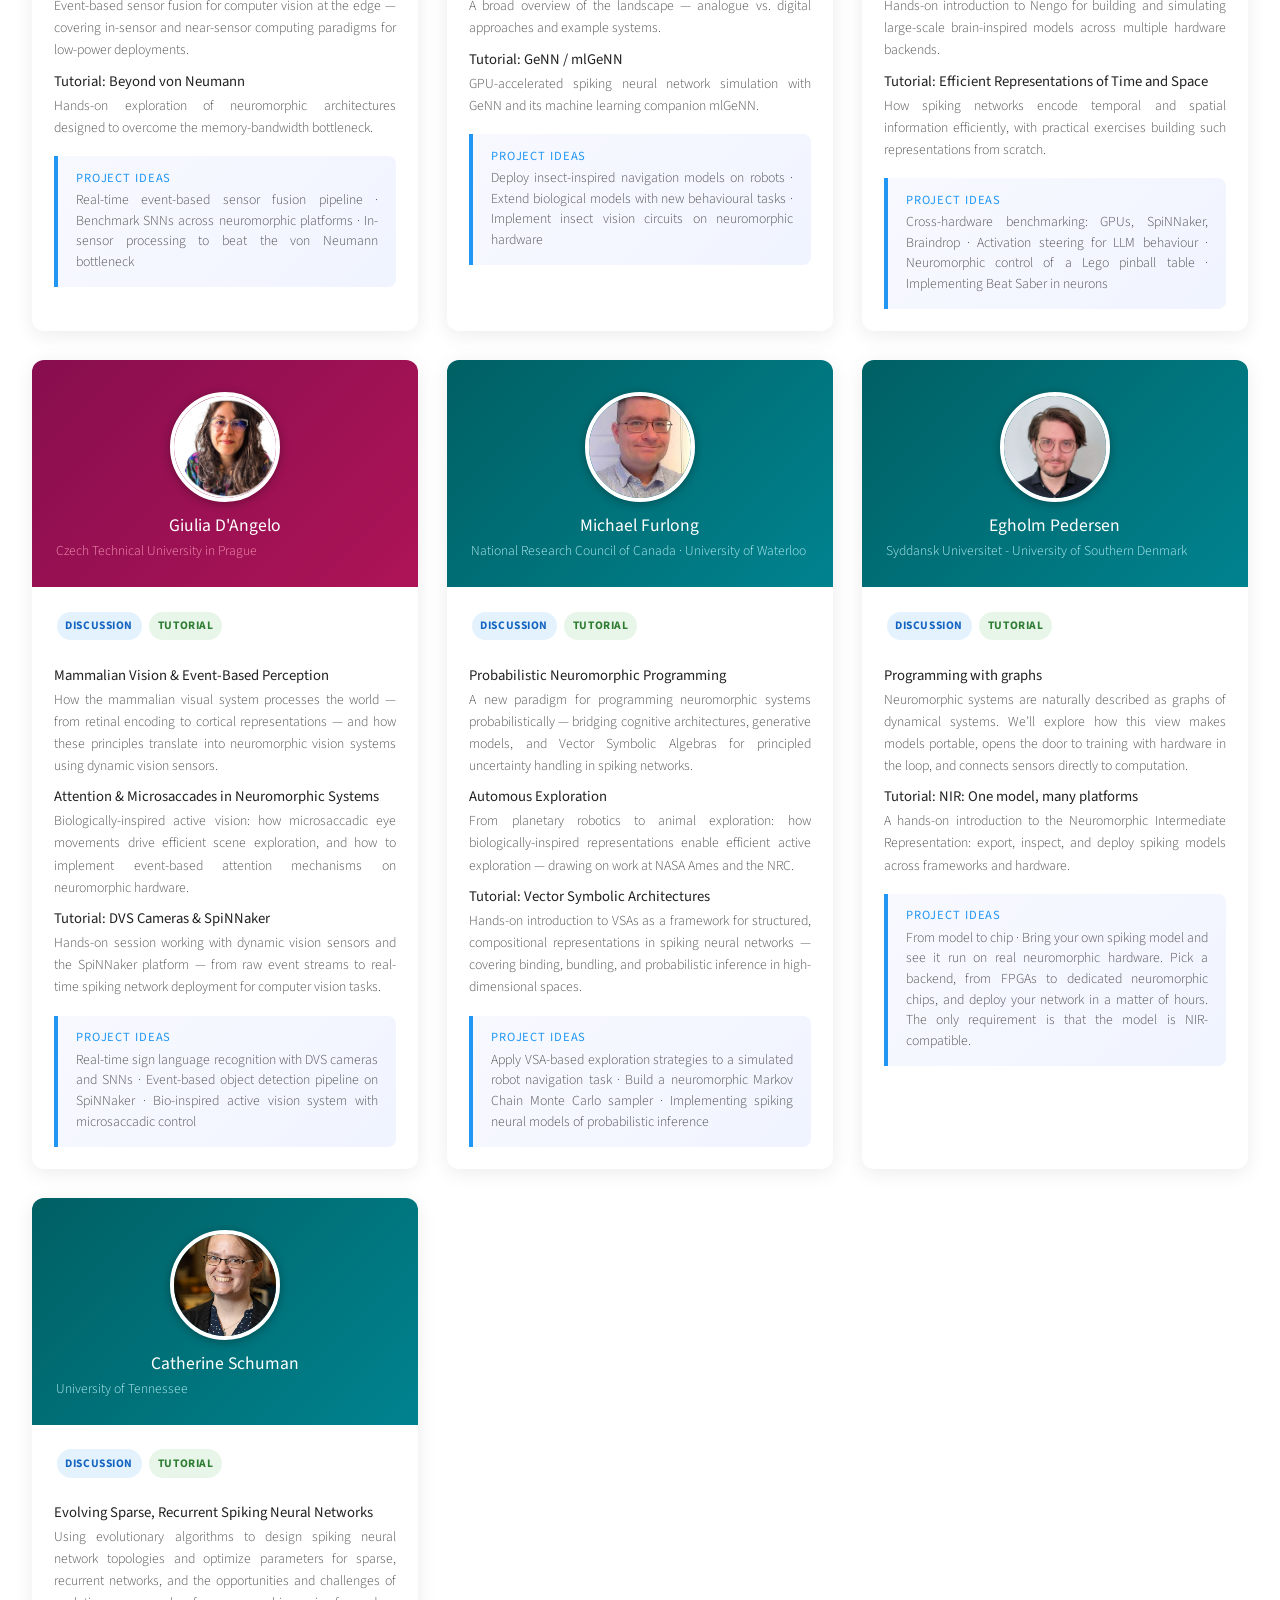
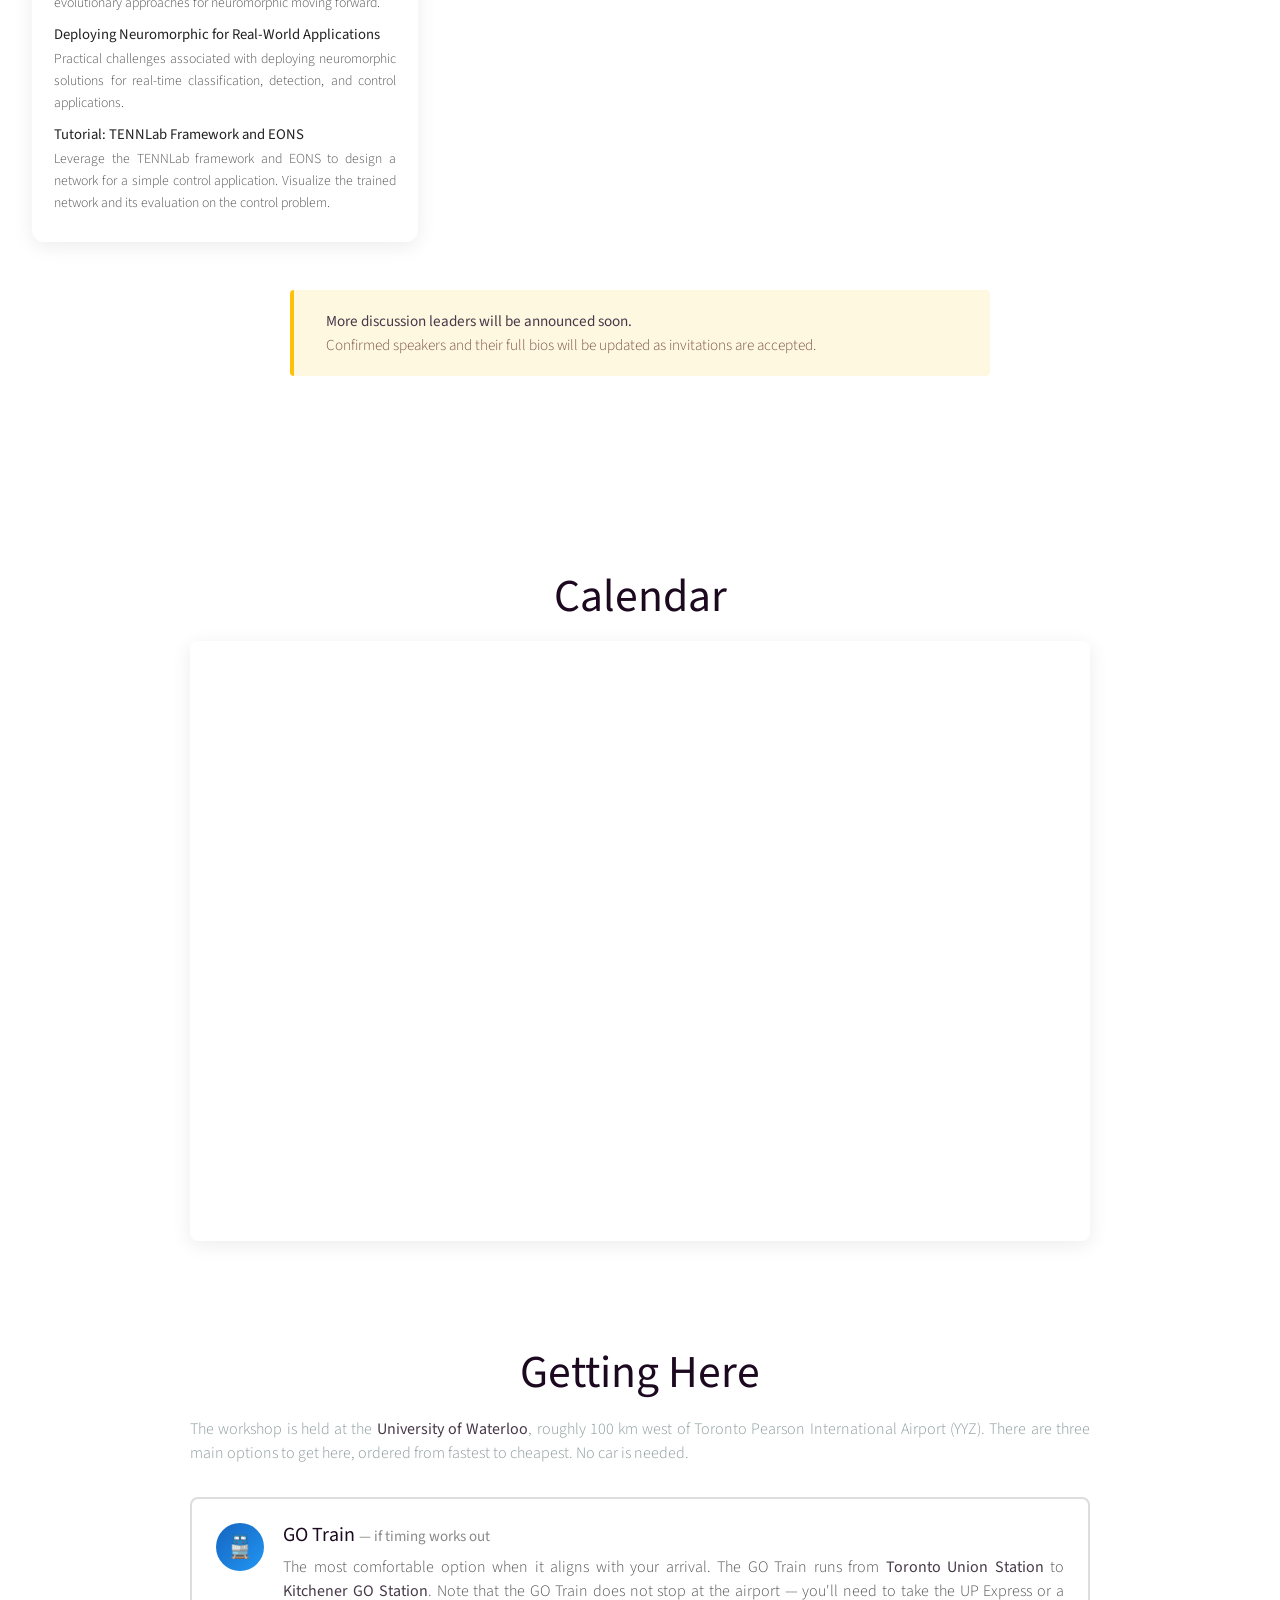
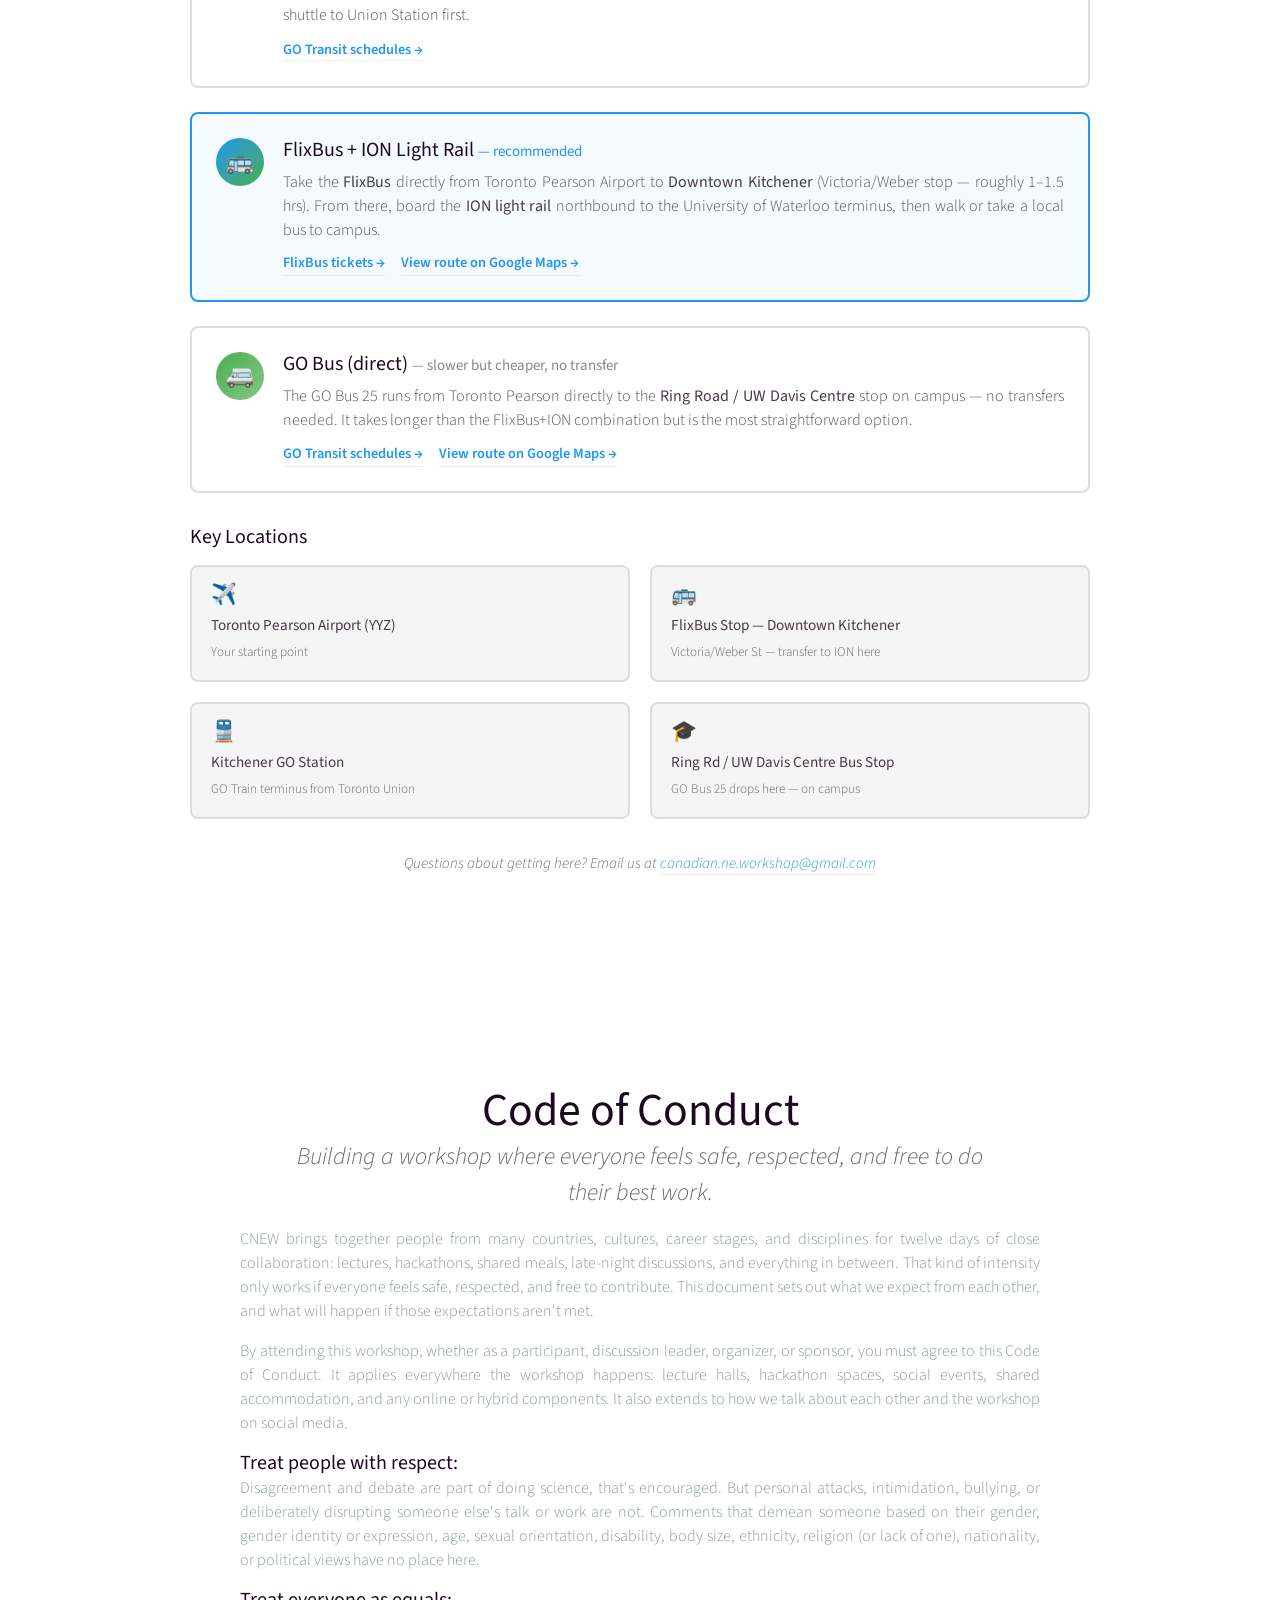
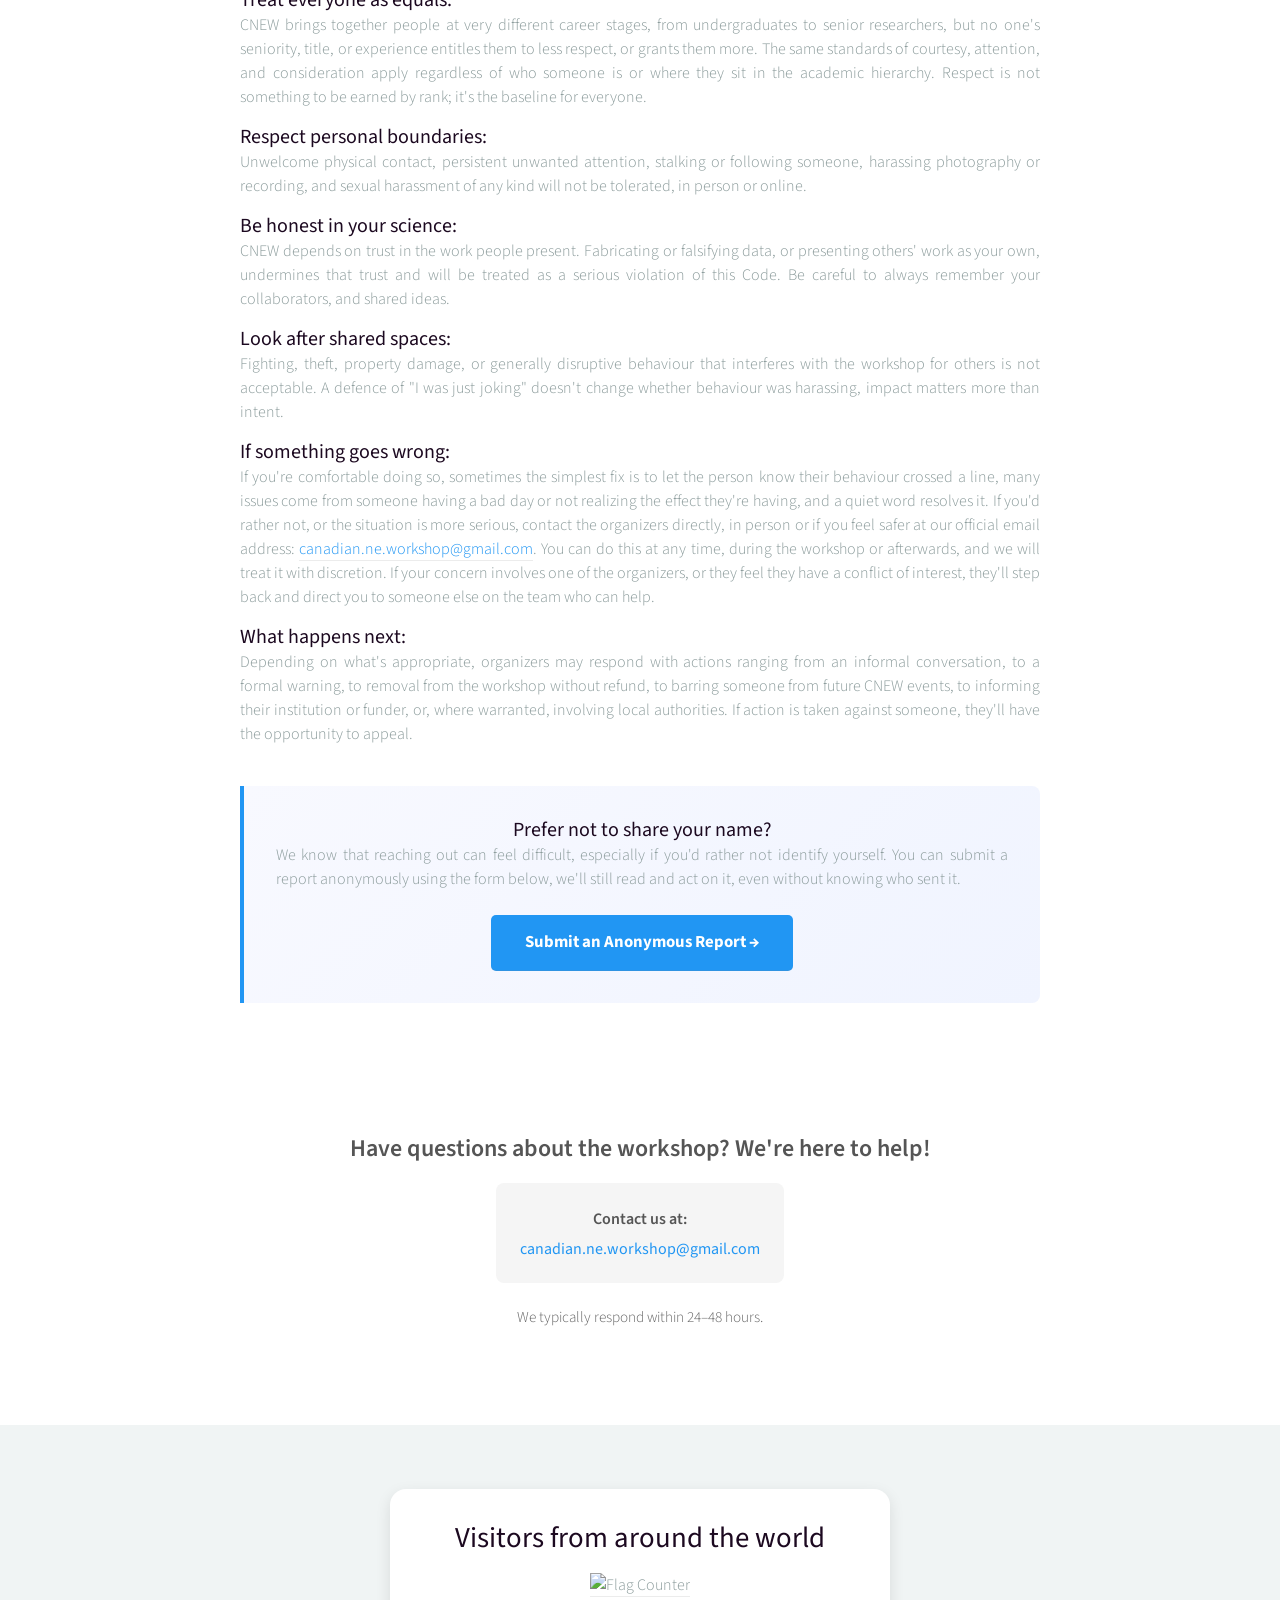
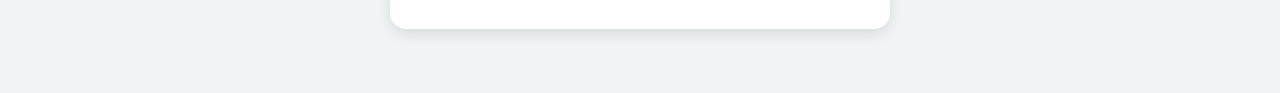
==== commit 34f70cad: "katie (and correct affiliation for Jens!)" ====
--- a/index.html
+++ b/index.html
@@ -676,7 +676,7 @@
 						<div style="background: linear-gradient(135deg, #006064 0%, #00838f 100%); padding: 2em 1.5em 1.5em; text-align: center;">
 							<img src="images/people/jens.jpg" alt="Jens Egholm Pedersen" class="leader-photo" />
 							<h3 style="color:#fff; margin:0.75em 0 0.1em; font-size:1.1em;"> Egholm Pedersen</h3>
-							<p style="color:#B2EBF2; margin:0; font-size:0.85em;">National Research Council of Canada · University of Waterloo</p>
+							<p style="color:#B2EBF2; margin:0; font-size:0.85em;">Syddansk Universitet - University of Southern Denmark</p>
 						</div>
 						<div class="leader-body">
 							<div style="margin-bottom:0.75em;">
@@ -692,6 +692,30 @@
 							<div class="project-box">
 								<h5>Project Ideas</h5>
 								<p>From model to chip · Bring your own spiking model and see it run on real neuromorphic hardware. Pick a backend, from FPGAs to dedicated neuromorphic chips, and deploy your network in a matter of hours. The only requirement is that the model is NIR-compatible.</p>
+							</div>
+						</div>
+					</div>
+                    
+                    <!-- Catherine Schuman -->
+					<div class="leader-card">
+						<div style="background: linear-gradient(135deg, #006064 0%, #00838f 100%); padding: 2em 1.5em 1.5em; text-align: center;">
+							<img src="images/people/catherine-schuman-portrait.jpg" alt="Jens Egholm Pedersen" class="leader-photo" />
+							<h3 style="color:#fff; margin:0.75em 0 0.1em; font-size:1.1em;">Catherine Schuman</h3>
+							<p style="color:#B2EBF2; margin:0; font-size:0.85em;">University of Tennessee
+</p>
+						</div>
+						<div class="leader-body">
+							<div style="margin-bottom:0.75em;">
+								<span class="tag tag-lecture">Discussion</span>
+								<span class="tag tag-tutorial">Tutorial</span>
+							</div>
+							<div class="leader-talks">
+								<h4>Evolving Sparse, Recurrent Spiking Neural Networks</h4>
+								<p>Using evolutionary algorithms to design spiking neural network topologies and optimize parameters  for sparse, recurrent networks, and the opportunities and challenges of evolutionary approaches for neuromorphic moving forward.</p>
+								<h4>Deploying Neuromorphic for Real-World Applications</h4>
+								<p>Practical challenges associated with deploying neuromorphic solutions for real-time classification, detection, and control applications.</p>
+                                <h4>Tutorial: TENNLab Framework and EONS</h4>
+								<p>Leverage the TENNLab framework and EONS to design a network for a simple control application. Visualize the trained network and its evaluation on the control problem. </p>
 							</div>
 						</div>
 					</div>
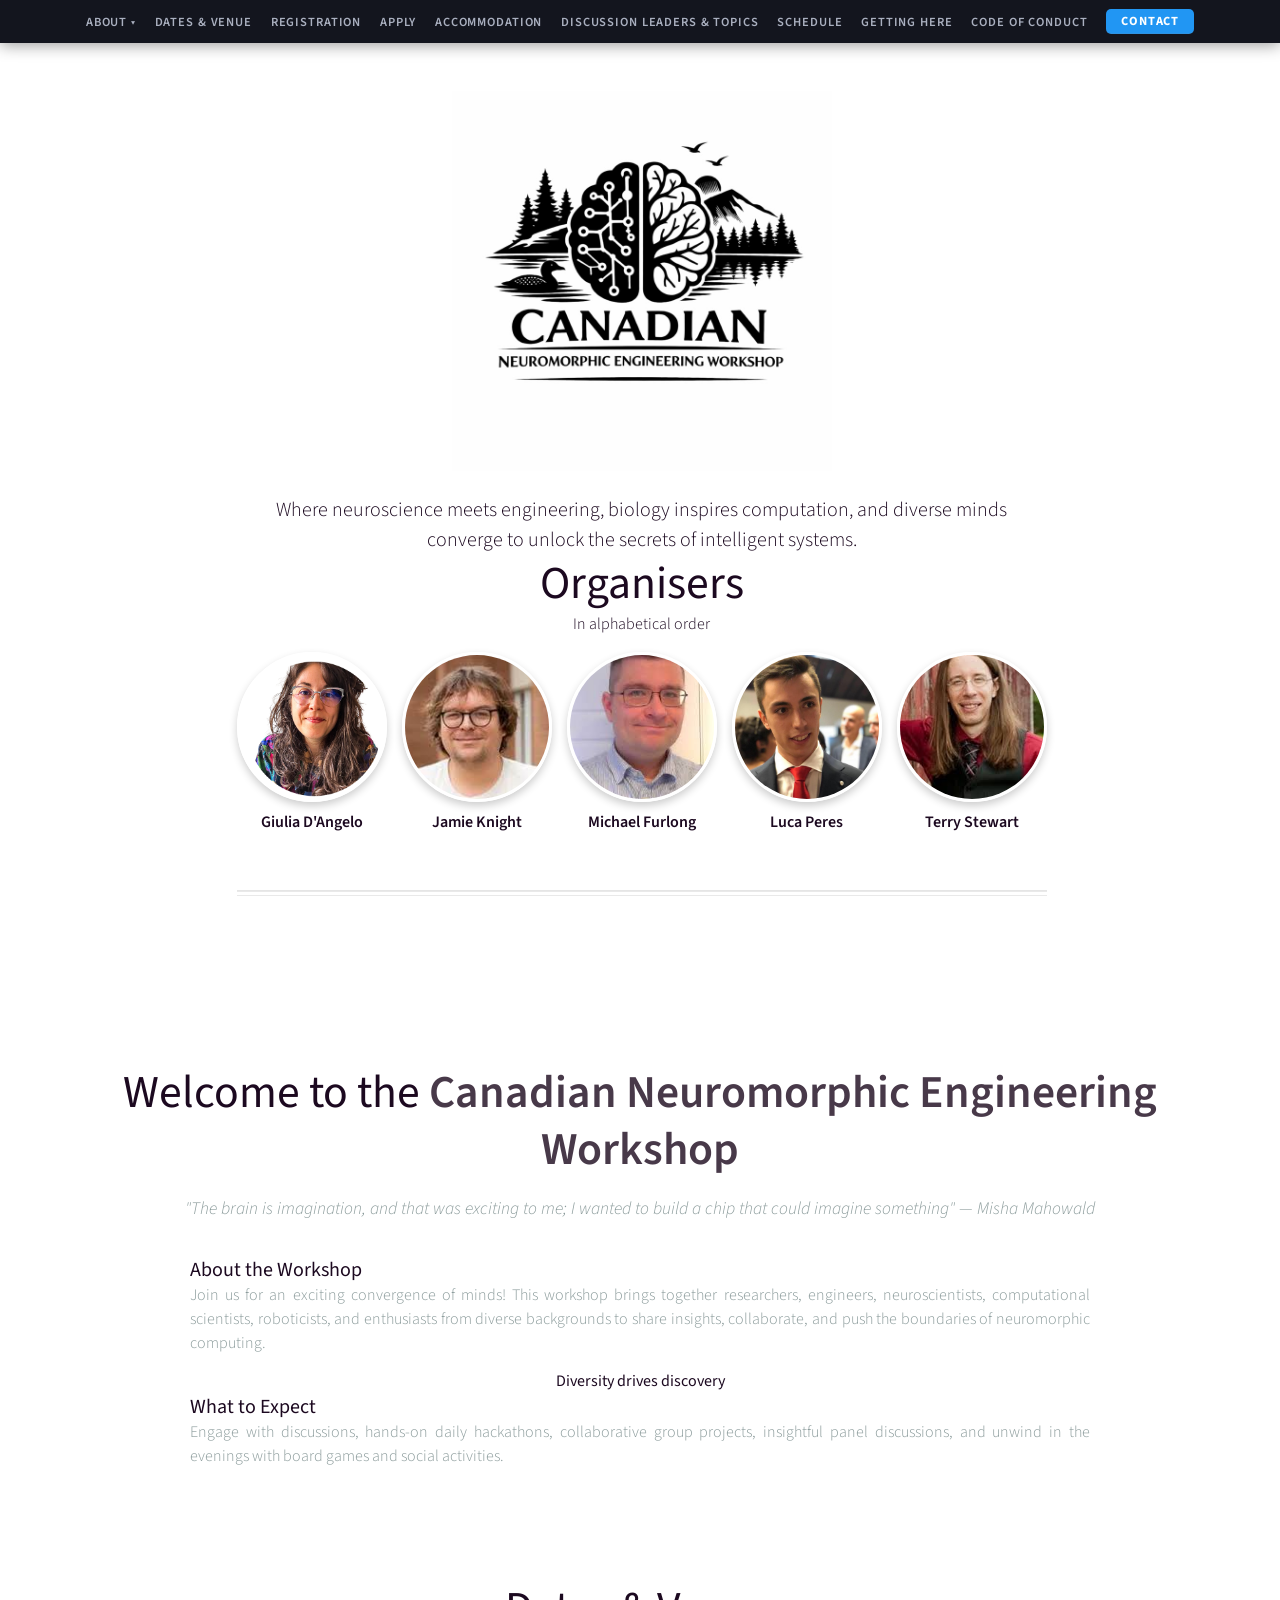
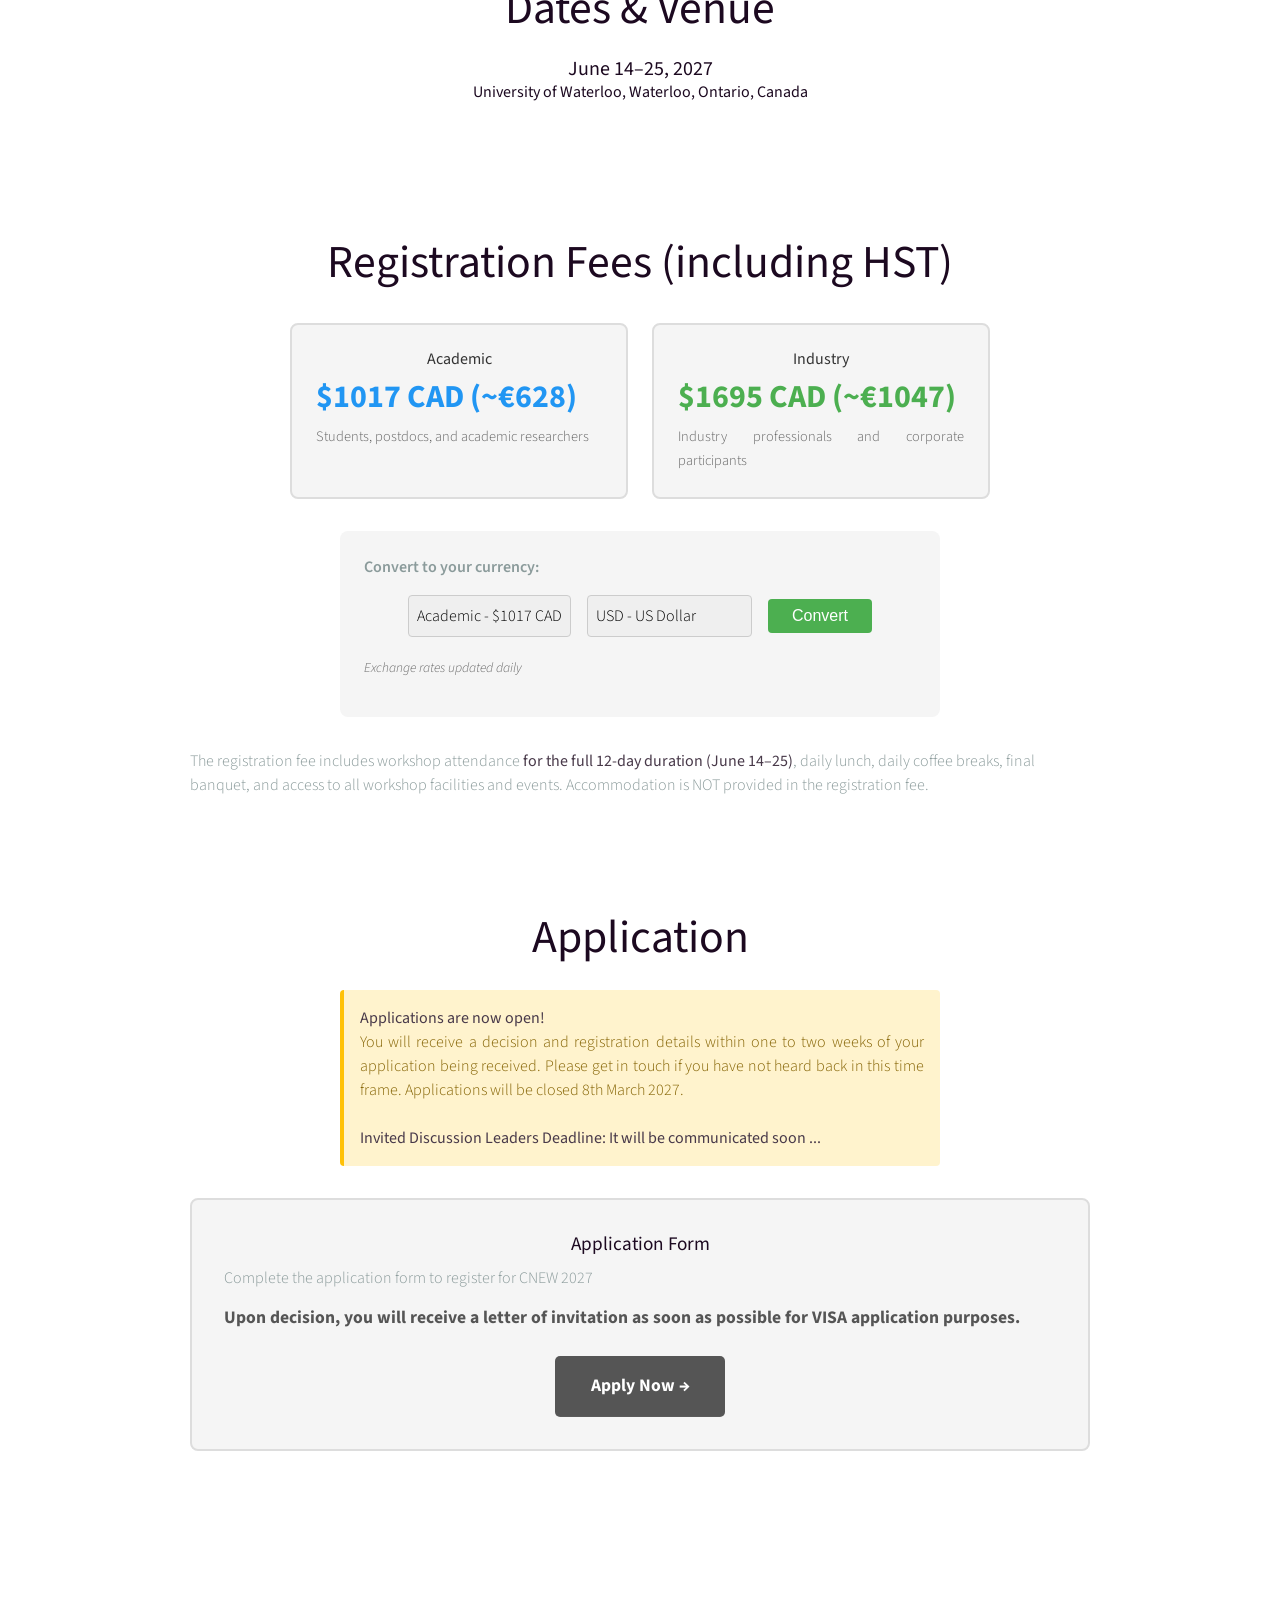
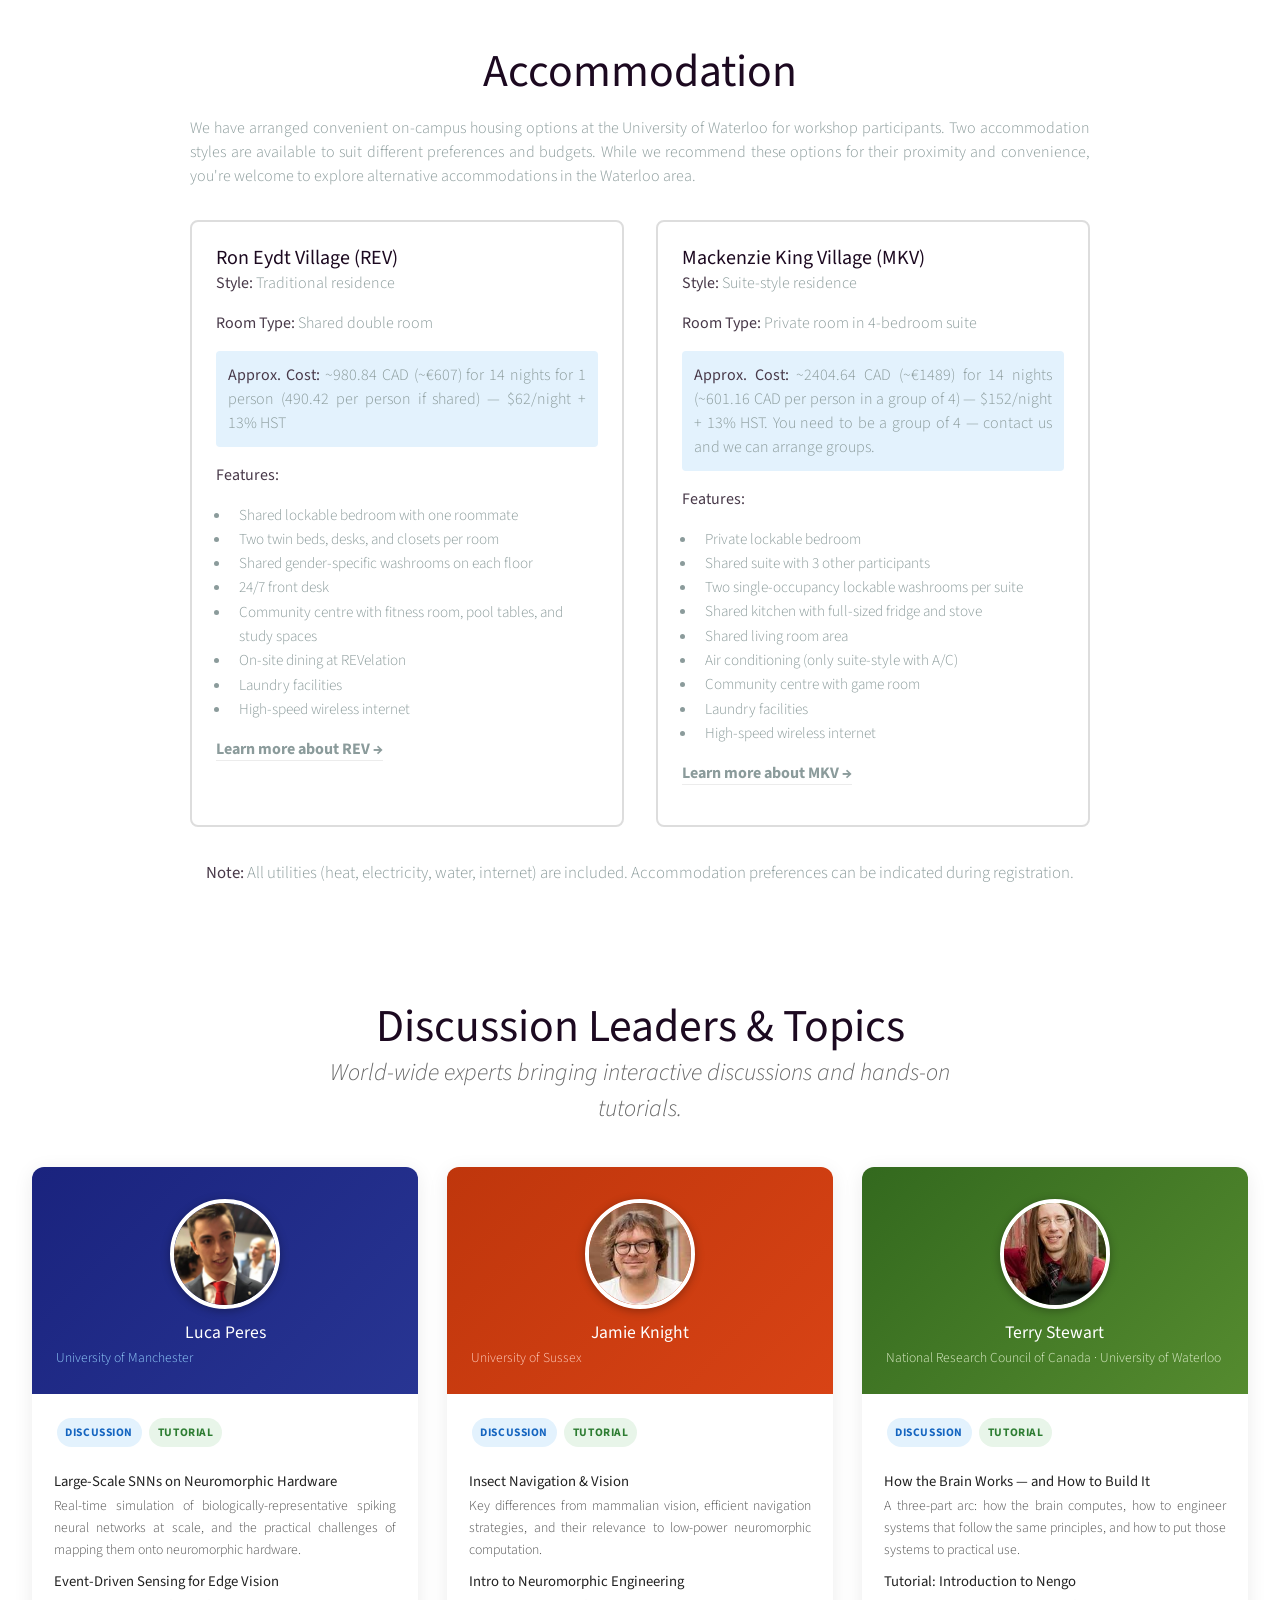
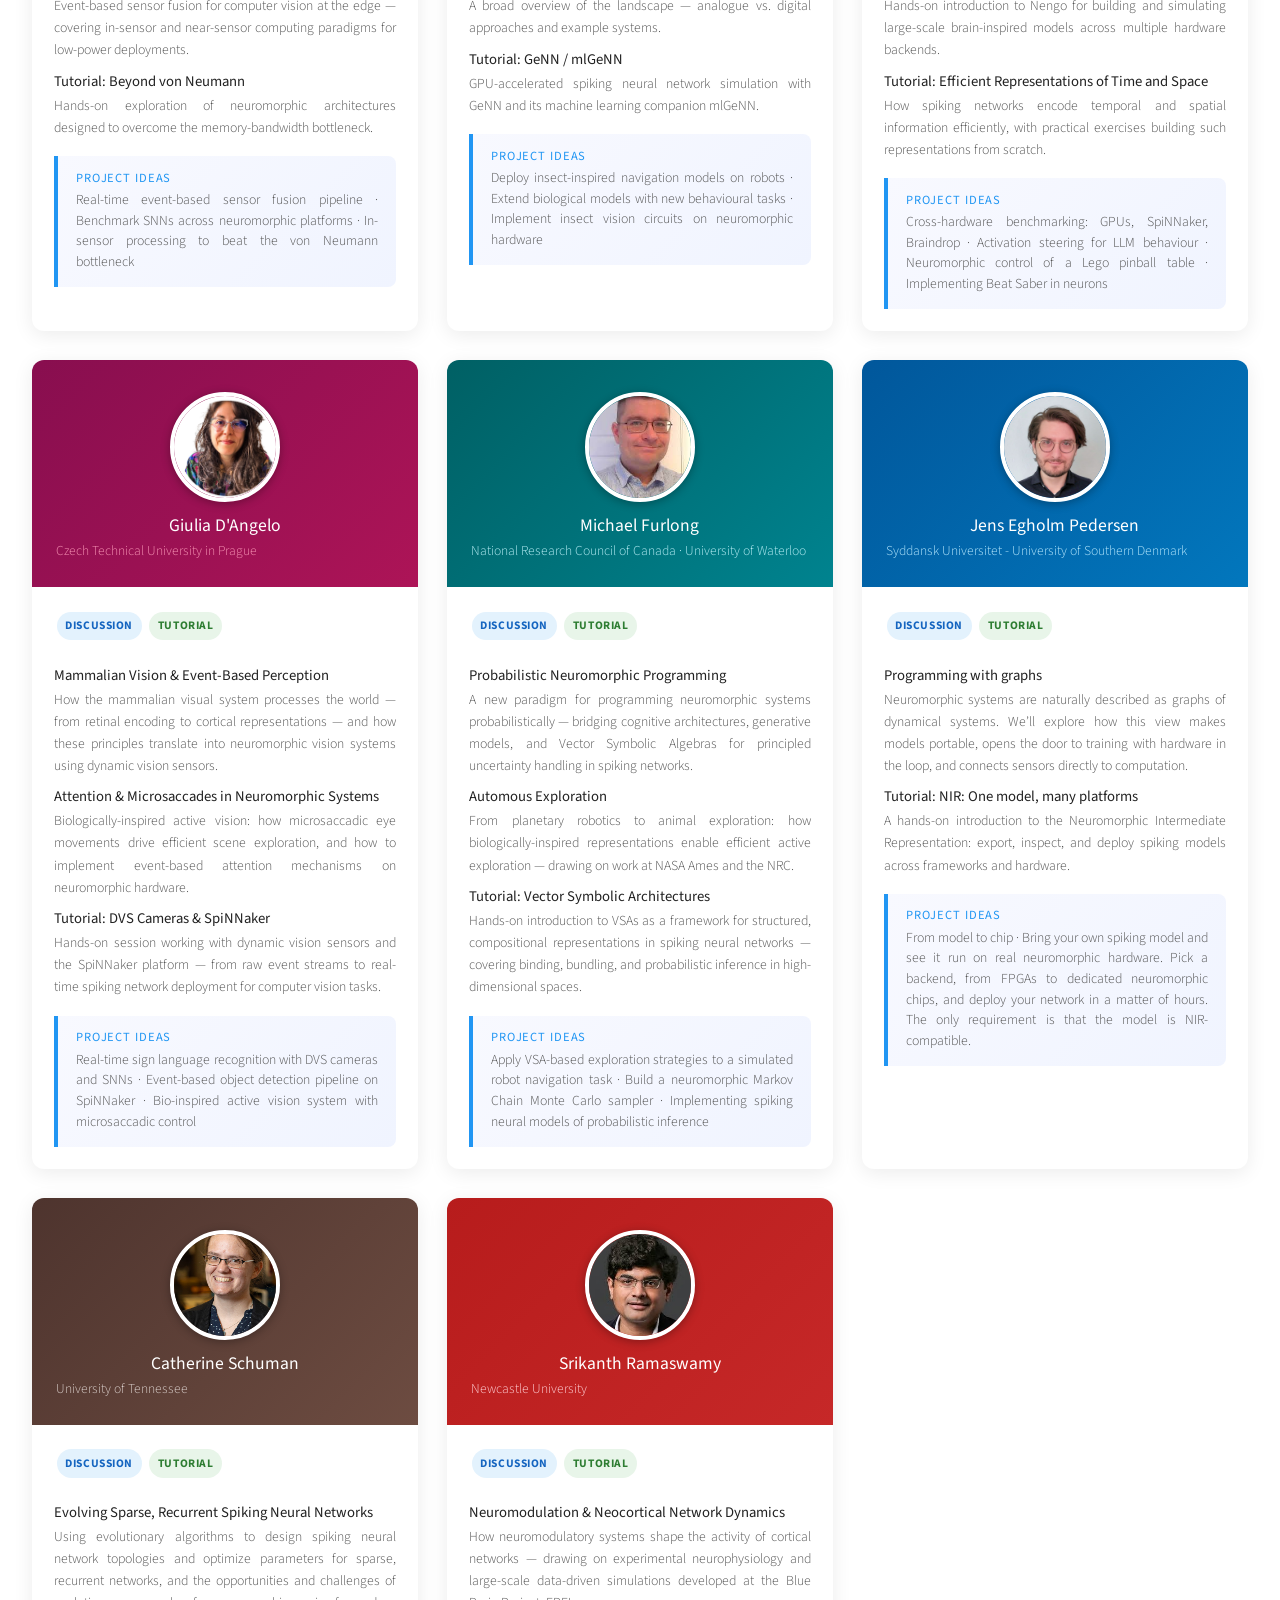
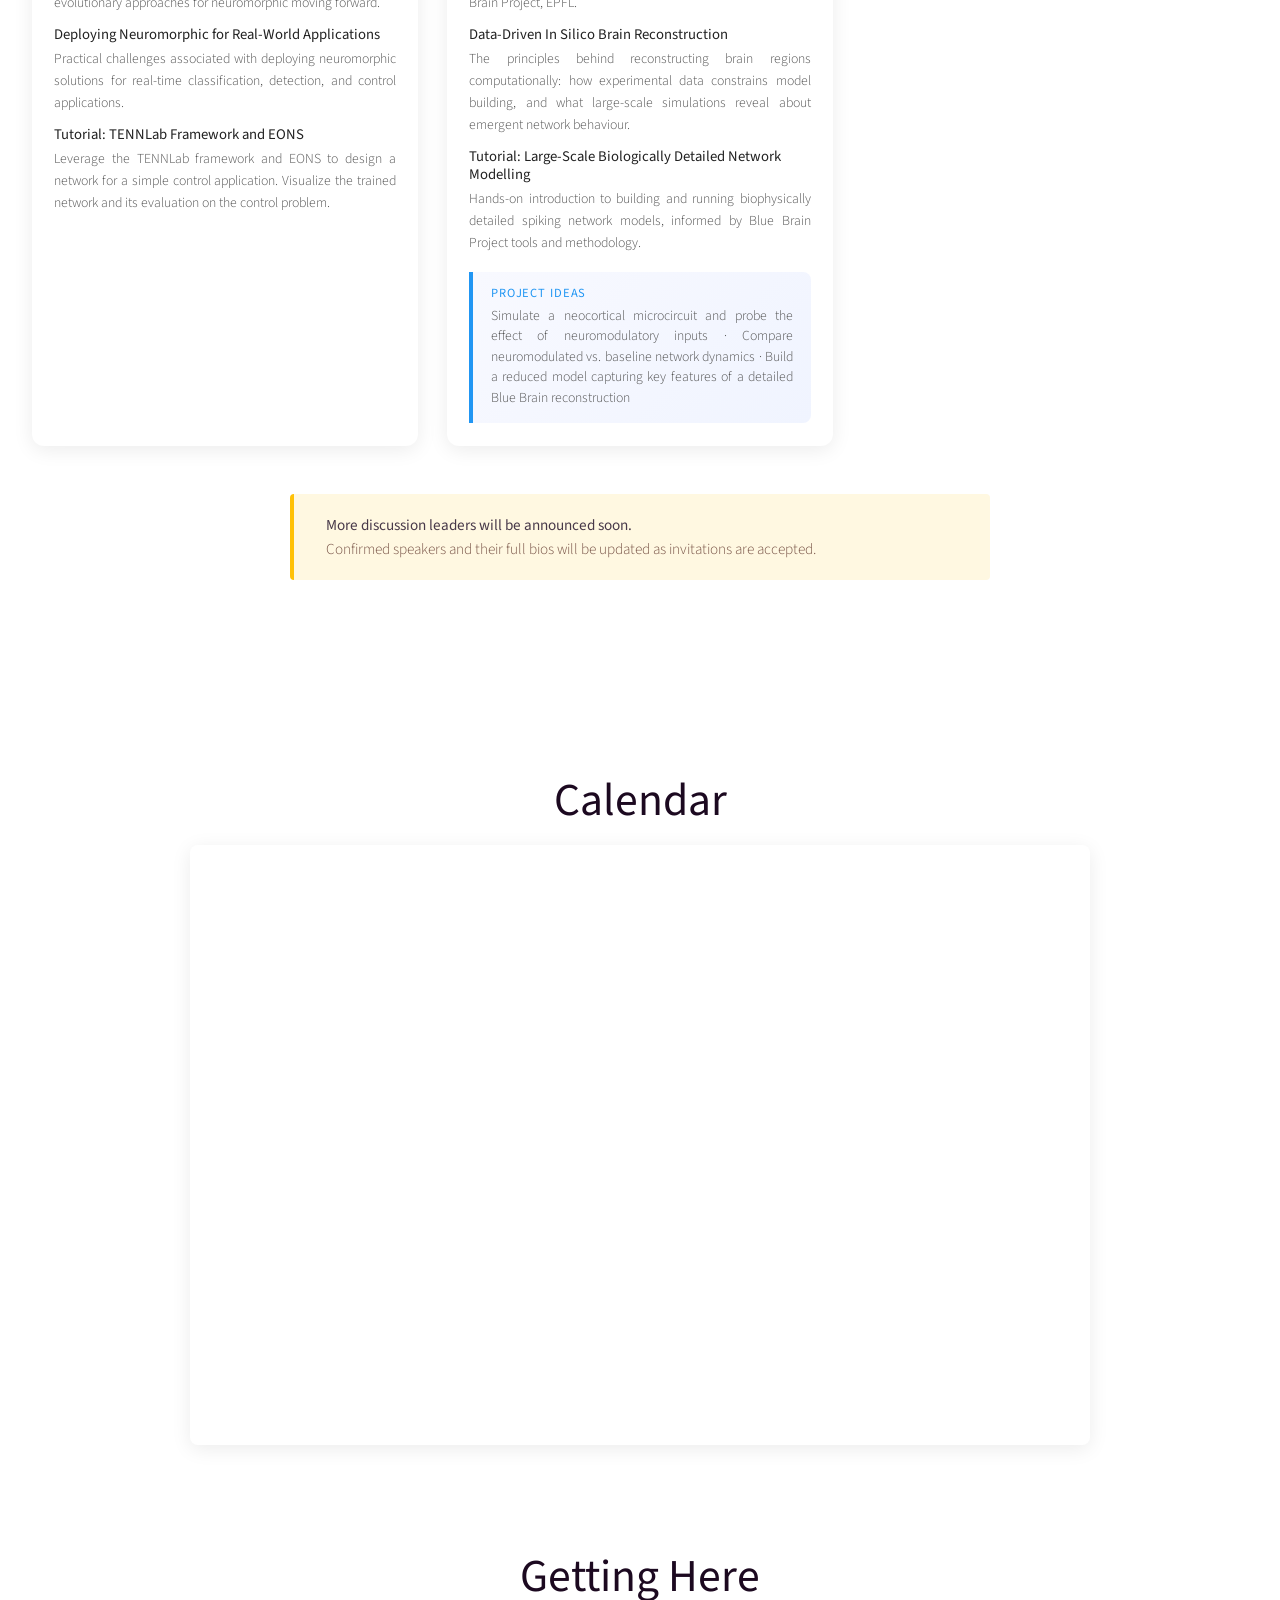
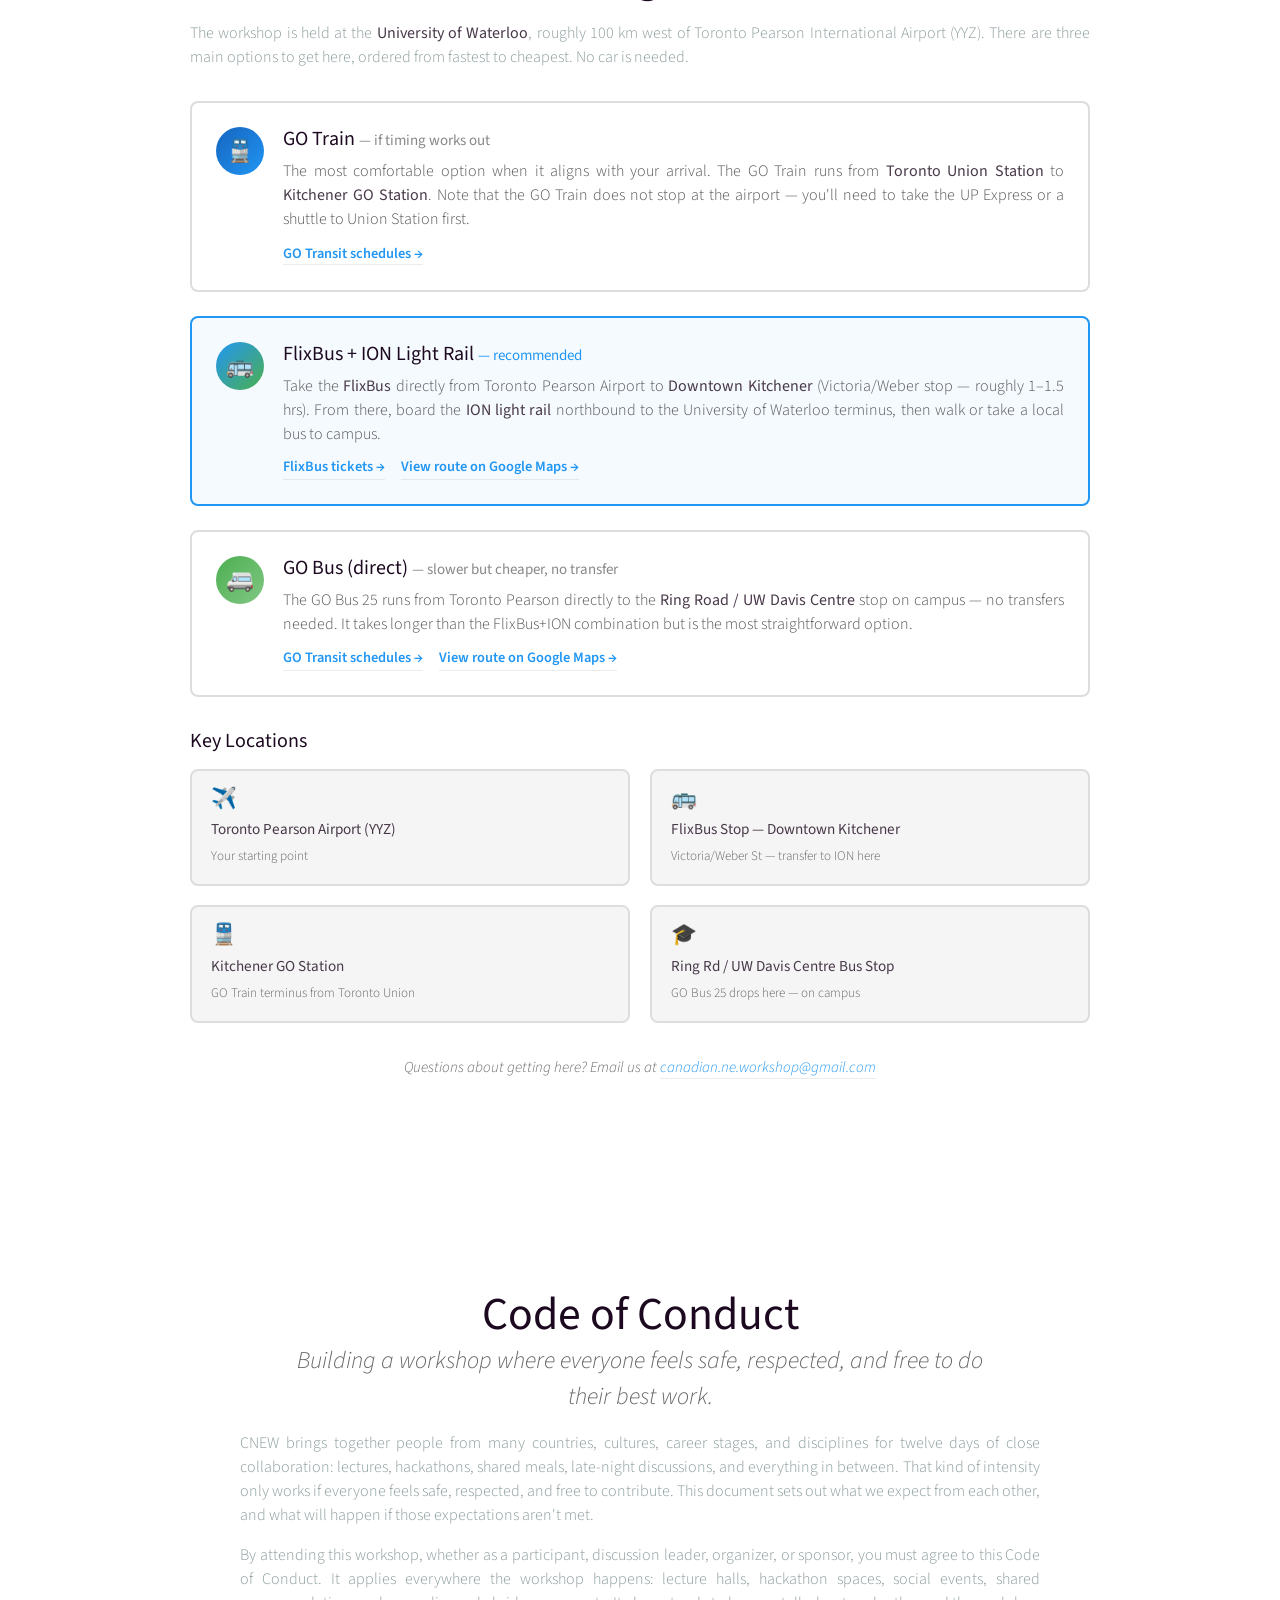
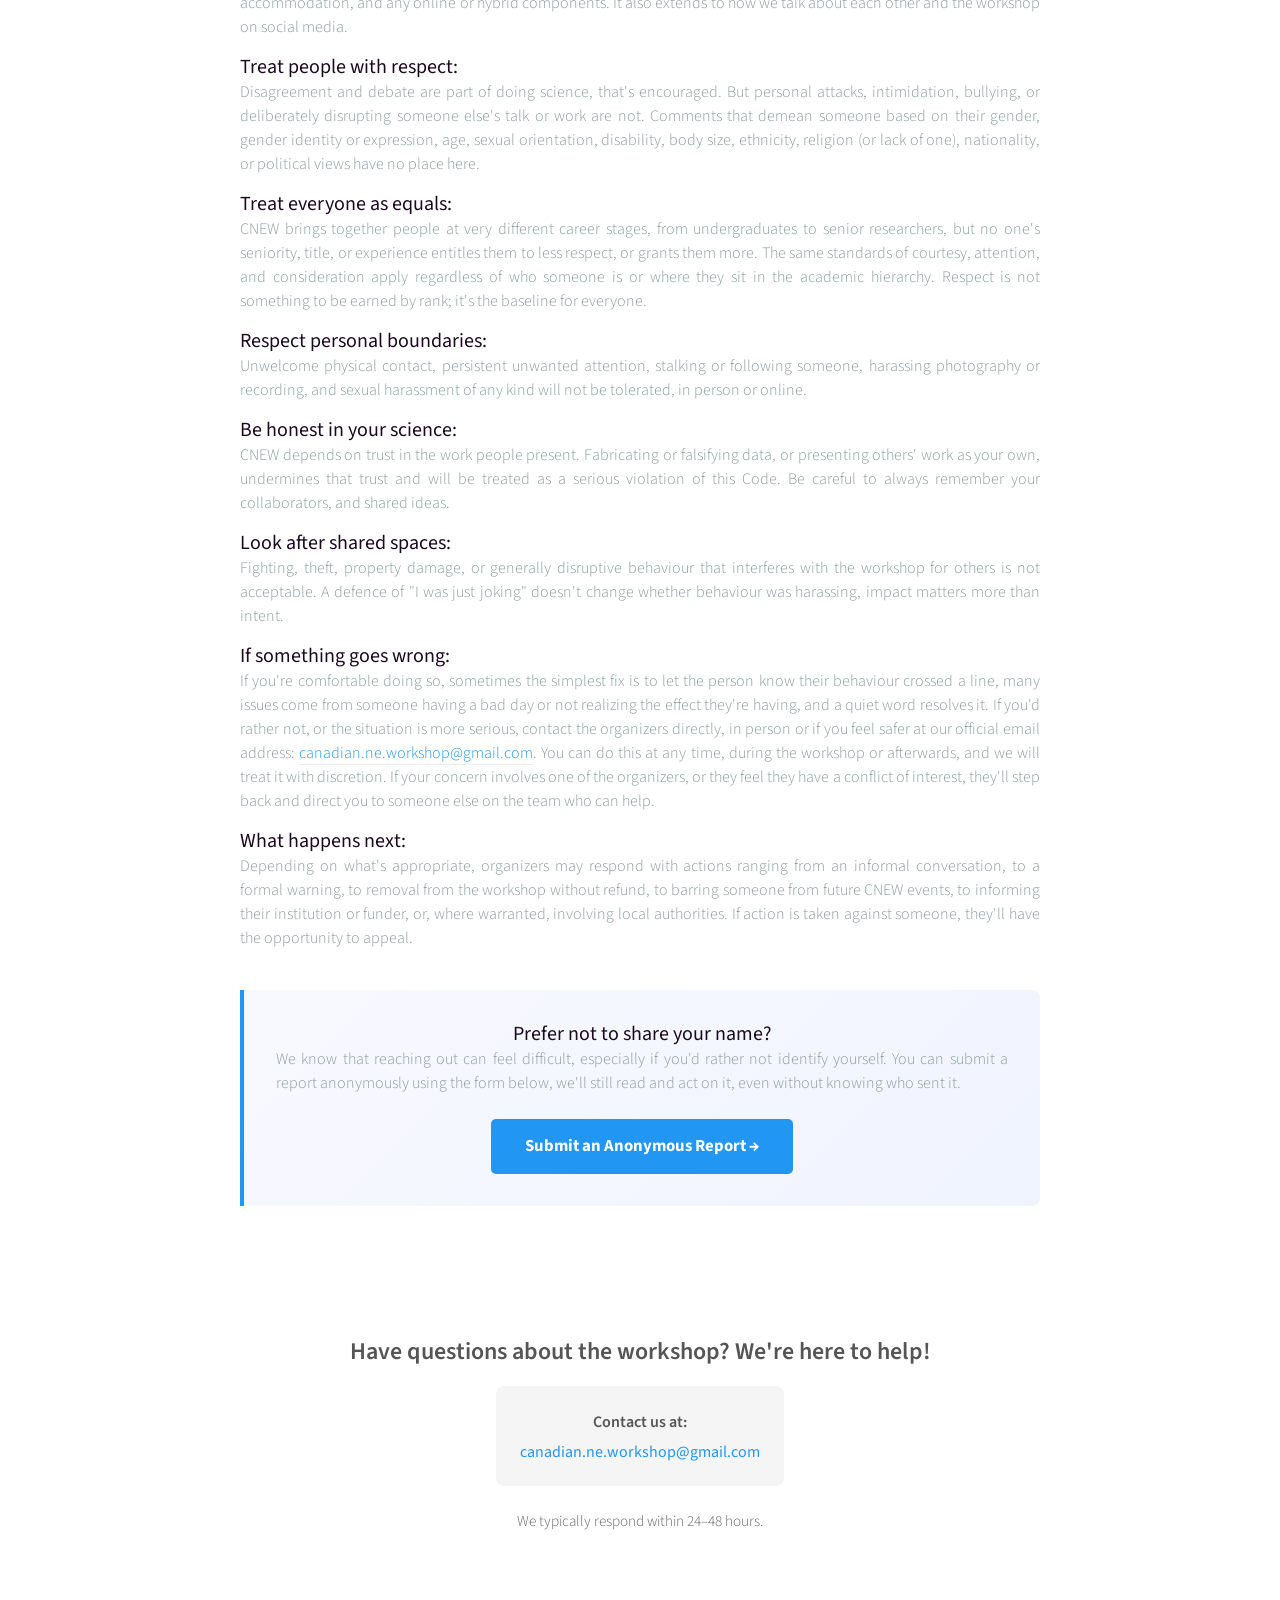
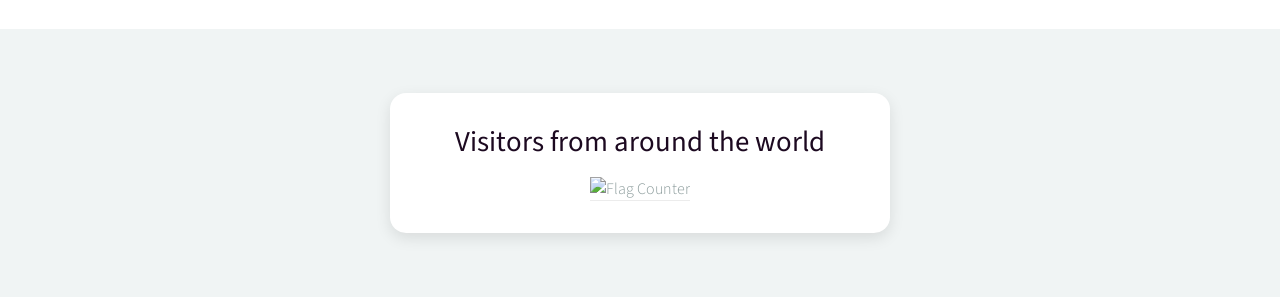
==== commit 04f63793: "adding discussion leaders" ====
--- a/index.html
+++ b/index.html
@@ -673,10 +673,10 @@
 
                     <!-- Jens Egholm Pedersen -->
 					<div class="leader-card">
-						<div style="background: linear-gradient(135deg, #006064 0%, #00838f 100%); padding: 2em 1.5em 1.5em; text-align: center;">
+						<div style="background: linear-gradient(135deg, #01579b 0%, #0277bd 100%); padding: 2em 1.5em 1.5em; text-align: center;">
 							<img src="images/people/jens.jpg" alt="Jens Egholm Pedersen" class="leader-photo" />
-							<h3 style="color:#fff; margin:0.75em 0 0.1em; font-size:1.1em;"> Egholm Pedersen</h3>
-							<p style="color:#B2EBF2; margin:0; font-size:0.85em;">Syddansk Universitet - University of Southern Denmark</p>
+							<h3 style="color:#fff; margin:0.75em 0 0.1em; font-size:1.1em;"> Jens Egholm Pedersen</h3>
+							<p style="color:#B3E5FC; margin:0; font-size:0.85em;">Syddansk Universitet - University of Southern Denmark</p>
 						</div>
 						<div class="leader-body">
 							<div style="margin-bottom:0.75em;">
@@ -695,13 +695,13 @@
 							</div>
 						</div>
 					</div>
-                    
+
                     <!-- Catherine Schuman -->
 					<div class="leader-card">
-						<div style="background: linear-gradient(135deg, #006064 0%, #00838f 100%); padding: 2em 1.5em 1.5em; text-align: center;">
-							<img src="images/people/catherine-schuman-portrait.jpg" alt="Jens Egholm Pedersen" class="leader-photo" />
+						<div style="background: linear-gradient(135deg, #4e342e 0%, #6d4c41 100%); padding: 2em 1.5em 1.5em; text-align: center;">
+							<img src="images/people/catherine-schuman-portrait.jpg" alt="Catherine Schuman" class="leader-photo" />
 							<h3 style="color:#fff; margin:0.75em 0 0.1em; font-size:1.1em;">Catherine Schuman</h3>
-							<p style="color:#B2EBF2; margin:0; font-size:0.85em;">University of Tennessee
+							<p style="color:#D7CCC8; margin:0; font-size:0.85em;">University of Tennessee
 </p>
 						</div>
 						<div class="leader-body">
@@ -803,32 +803,32 @@
 
 
 
-<!--			&lt;!&ndash; Srikanth Ramaswamy &ndash;&gt;-->
-<!--			<div class="leader-card">-->
-<!--				<div style="background: linear-gradient(135deg, #b71c1c 0%, #c62828 100%); padding: 2em 1.5em 1.5em; text-align: center;">-->
-<!--					<img src="images/people/srik.jpeg" alt="Srikanth Ramaswamy" class="leader-photo" />-->
-<!--					<h3 style="color:#fff; margin:0.75em 0 0.1em; font-size:1.1em;">Srikanth Ramaswamy</h3>-->
-<!--					<p style="color:#FFCDD2; margin:0; font-size:0.85em;">Newcastle University</p>-->
-<!--				</div>-->
-<!--				<div class="leader-body">-->
-<!--					<div style="margin-bottom:0.75em;">-->
-<!--						<span class="tag tag-lecture">Discussion</span>-->
-<!--						<span class="tag tag-tutorial">Tutorial</span>-->
-<!--					</div>-->
-<!--					<div class="leader-talks">-->
-<!--						<h4>Neuromodulation & Neocortical Network Dynamics</h4>-->
-<!--						<p>How neuromodulatory systems shape the activity of cortical networks — drawing on experimental neurophysiology and large-scale data-driven simulations developed at the Blue Brain Project, EPFL.</p>-->
-<!--						<h4>Data-Driven In Silico Brain Reconstruction</h4>-->
-<!--						<p>The principles behind reconstructing brain regions computationally: how experimental data constrains model building, and what large-scale simulations reveal about emergent network behaviour.</p>-->
-<!--						<h4>Tutorial: Large-Scale Biologically Detailed Network Modelling</h4>-->
-<!--						<p>Hands-on introduction to building and running biophysically detailed spiking network models, informed by Blue Brain Project tools and methodology.</p>-->
-<!--					</div>-->
-<!--					<div class="project-box">-->
-<!--						<h5>Project Ideas</h5>-->
-<!--						<p>Simulate a neocortical microcircuit and probe the effect of neuromodulatory inputs · Compare neuromodulated vs. baseline network dynamics · Build a reduced model capturing key features of a detailed Blue Brain reconstruction</p>-->
-<!--					</div>-->
-<!--				</div>-->
-<!--			</div>-->
+			<!-- Srikanth Ramaswamy -->
+			<div class="leader-card">
+				<div style="background: linear-gradient(135deg, #b71c1c 0%, #c62828 100%); padding: 2em 1.5em 1.5em; text-align: center;">
+					<img src="images/people/srik.jpeg" alt="Srikanth Ramaswamy" class="leader-photo" />
+					<h3 style="color:#fff; margin:0.75em 0 0.1em; font-size:1.1em;">Srikanth Ramaswamy</h3>
+					<p style="color:#FFCDD2; margin:0; font-size:0.85em;">Newcastle University</p>
+				</div>
+				<div class="leader-body">
+					<div style="margin-bottom:0.75em;">
+						<span class="tag tag-lecture">Discussion</span>
+						<span class="tag tag-tutorial">Tutorial</span>
+					</div>
+					<div class="leader-talks">
+						<h4>Neuromodulation & Neocortical Network Dynamics</h4>
+						<p>How neuromodulatory systems shape the activity of cortical networks — drawing on experimental neurophysiology and large-scale data-driven simulations developed at the Blue Brain Project, EPFL.</p>
+						<h4>Data-Driven In Silico Brain Reconstruction</h4>
+						<p>The principles behind reconstructing brain regions computationally: how experimental data constrains model building, and what large-scale simulations reveal about emergent network behaviour.</p>
+						<h4>Tutorial: Large-Scale Biologically Detailed Network Modelling</h4>
+						<p>Hands-on introduction to building and running biophysically detailed spiking network models, informed by Blue Brain Project tools and methodology.</p>
+					</div>
+					<div class="project-box">
+						<h5>Project Ideas</h5>
+						<p>Simulate a neocortical microcircuit and probe the effect of neuromodulatory inputs · Compare neuromodulated vs. baseline network dynamics · Build a reduced model capturing key features of a detailed Blue Brain reconstruction</p>
+					</div>
+				</div>
+			</div>
 
 
 				</div><!-- end leaders-grid -->
@@ -1134,4 +1134,4 @@
 		</script>
 
 	</body>
-</html>
+</html>
